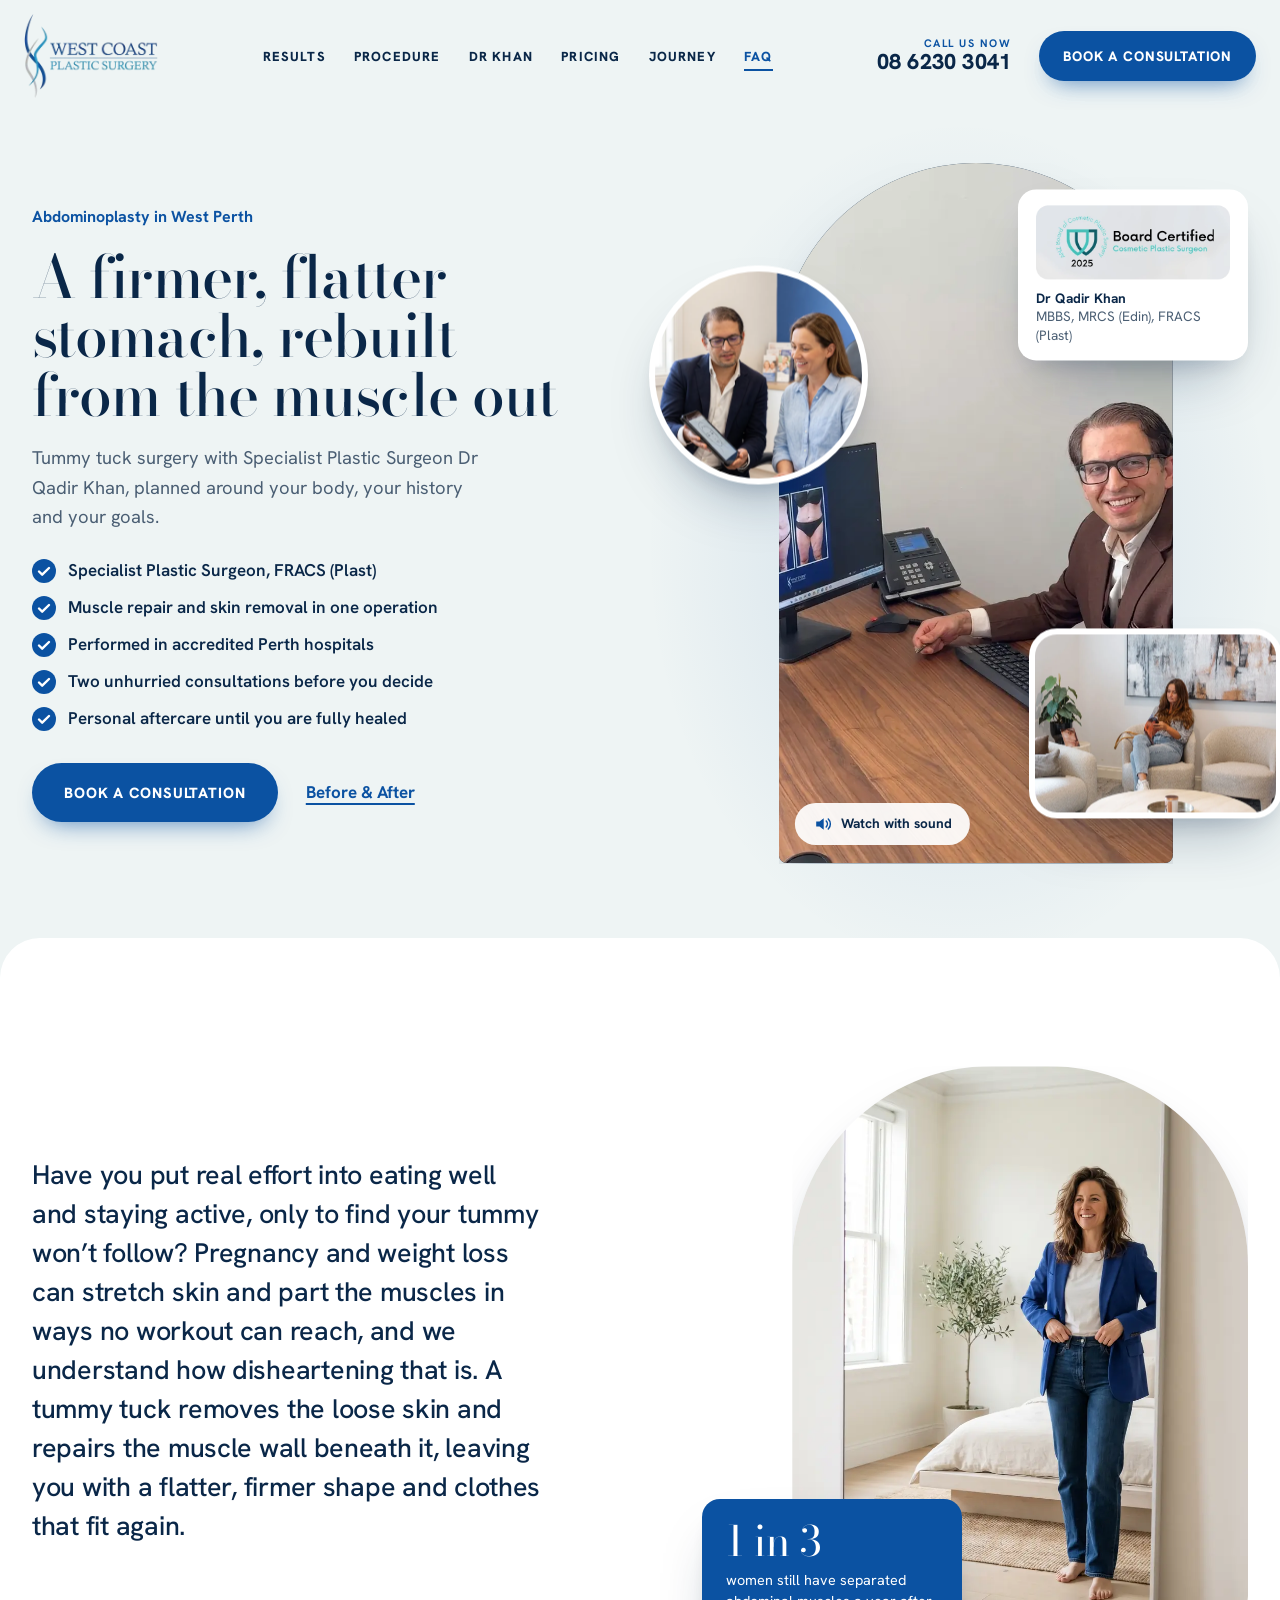
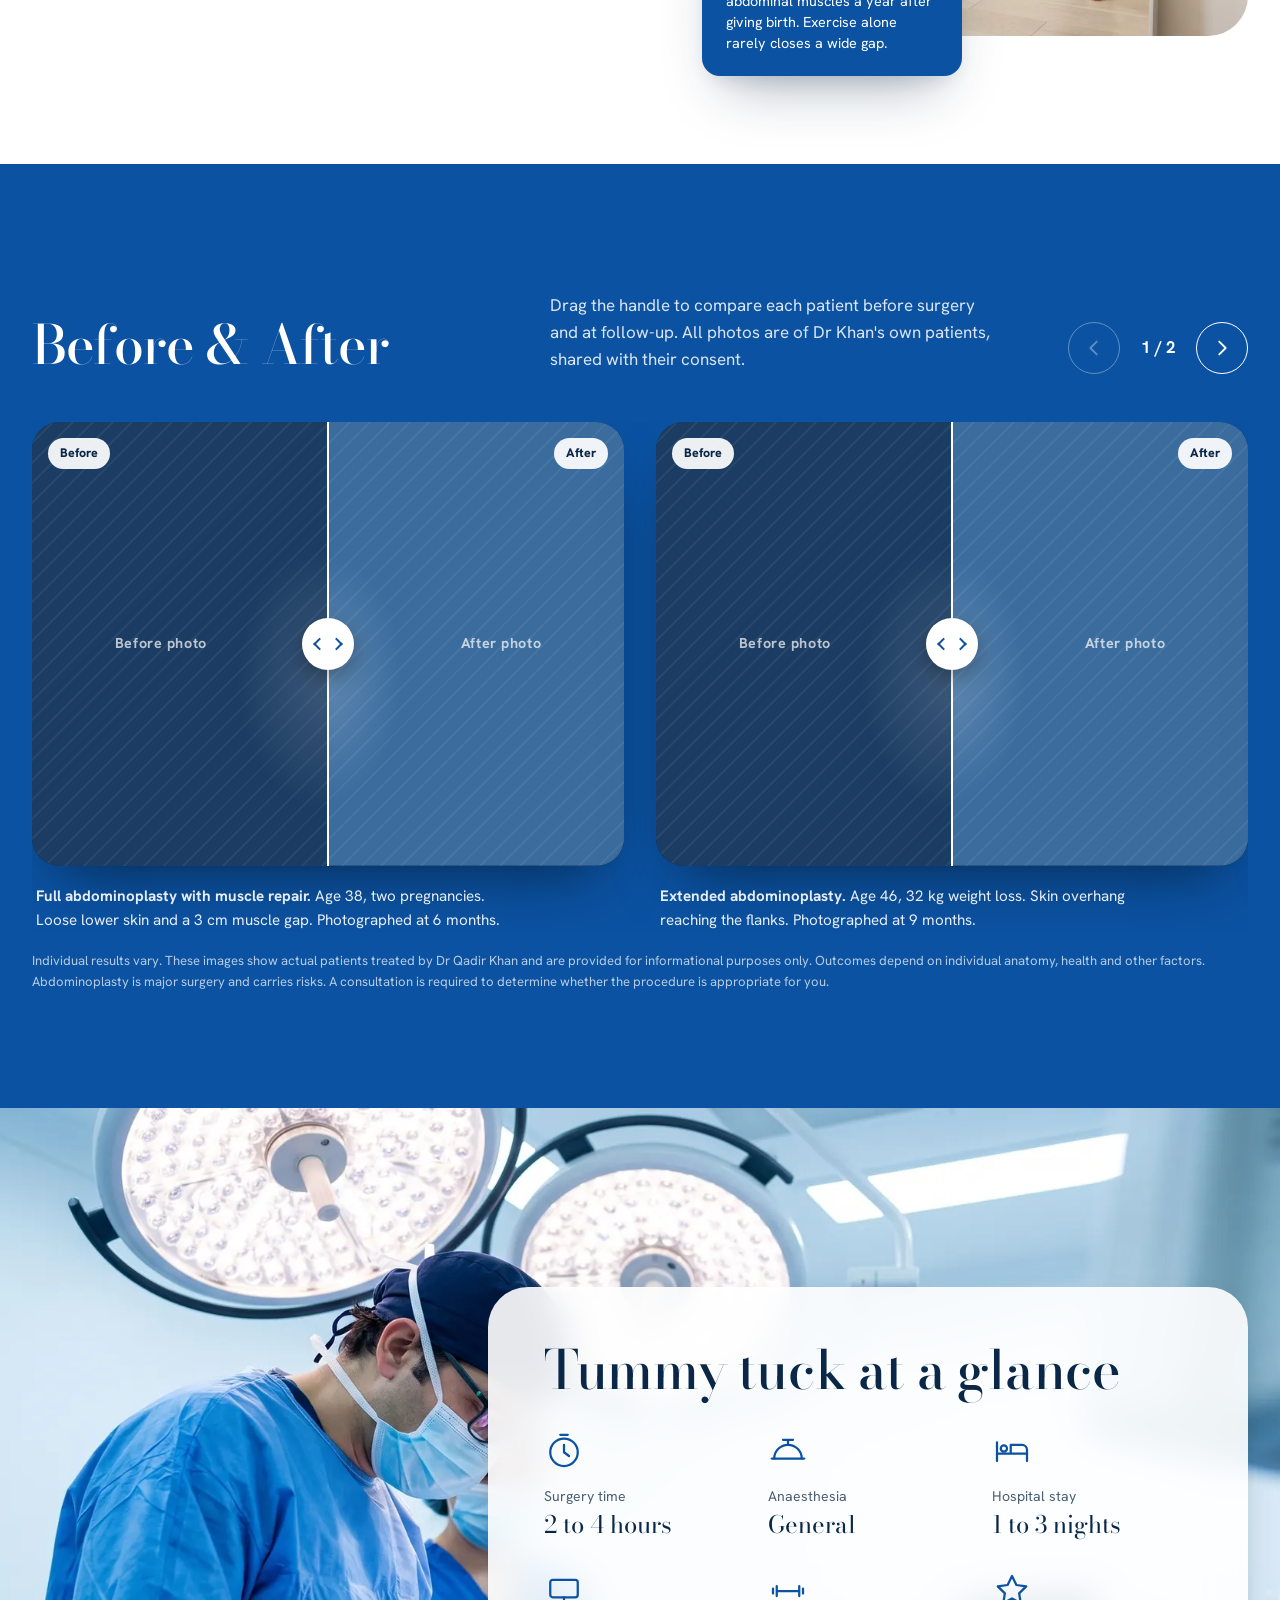
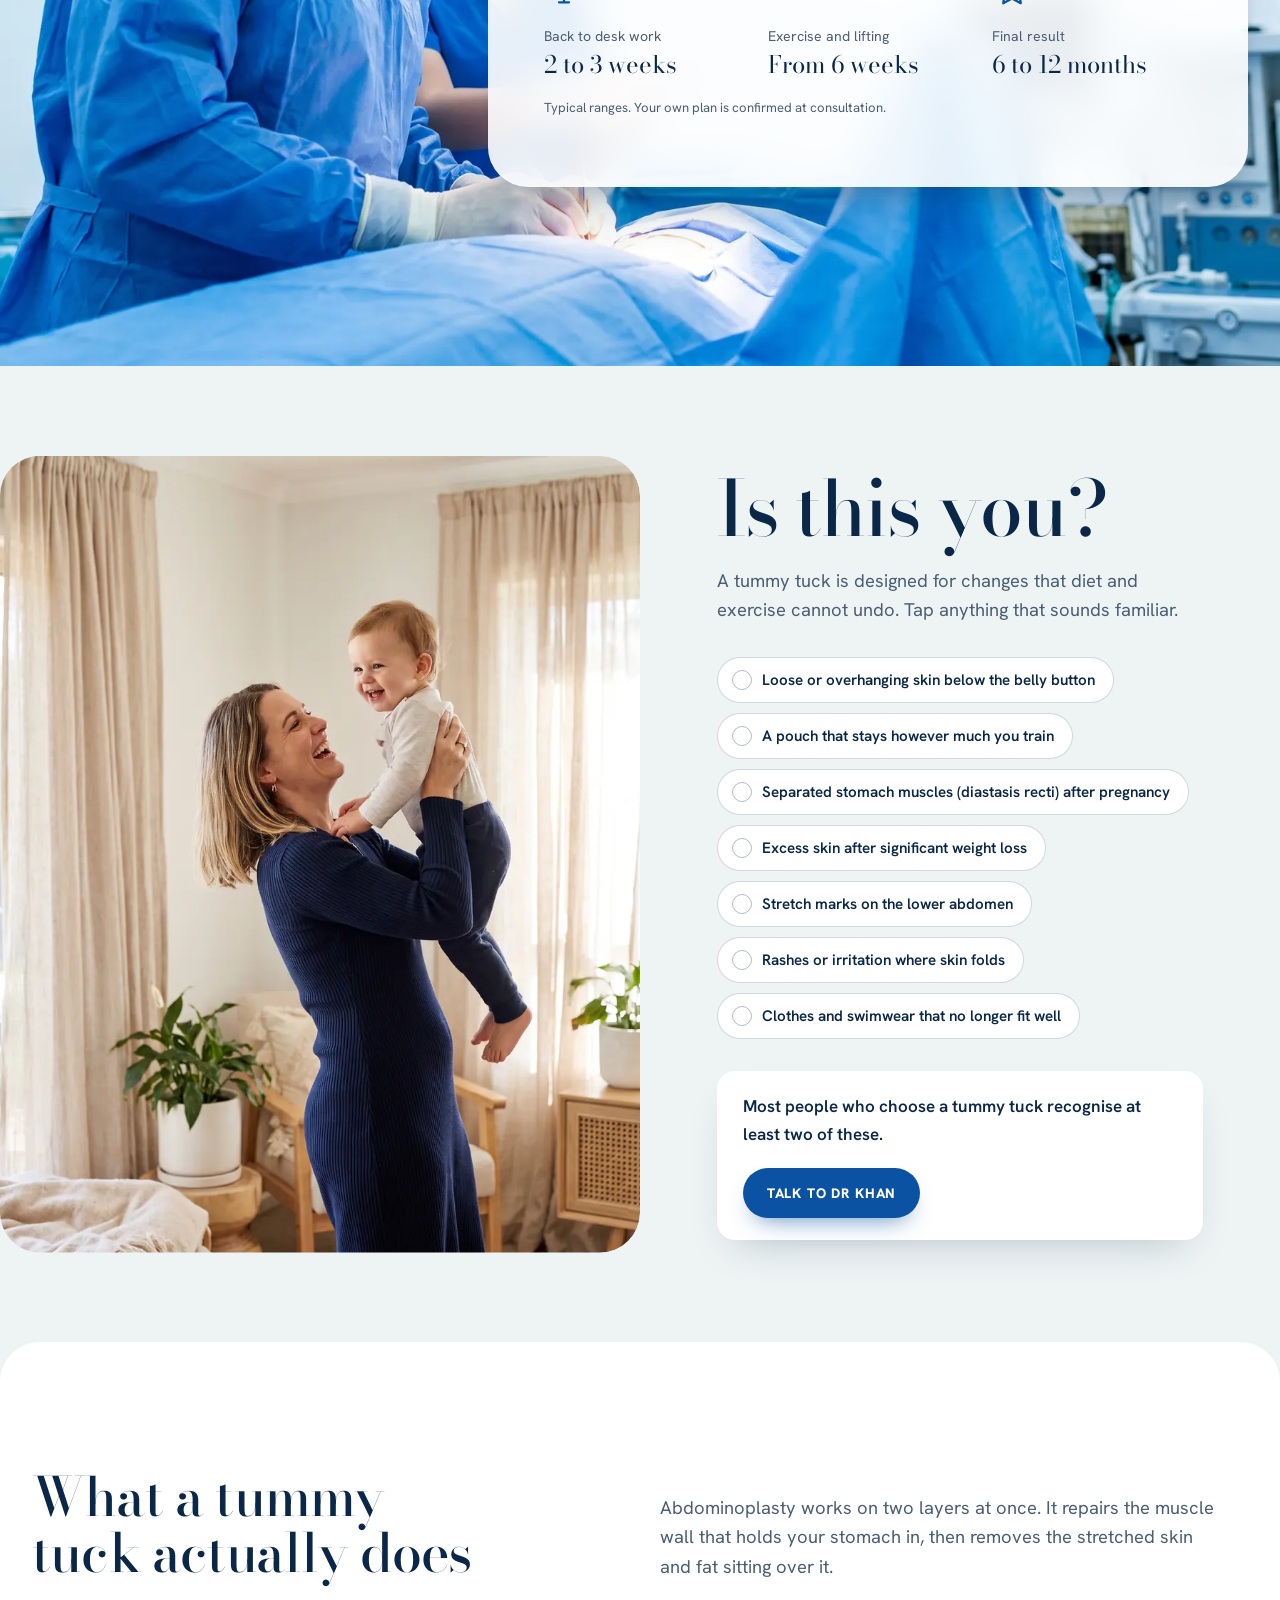
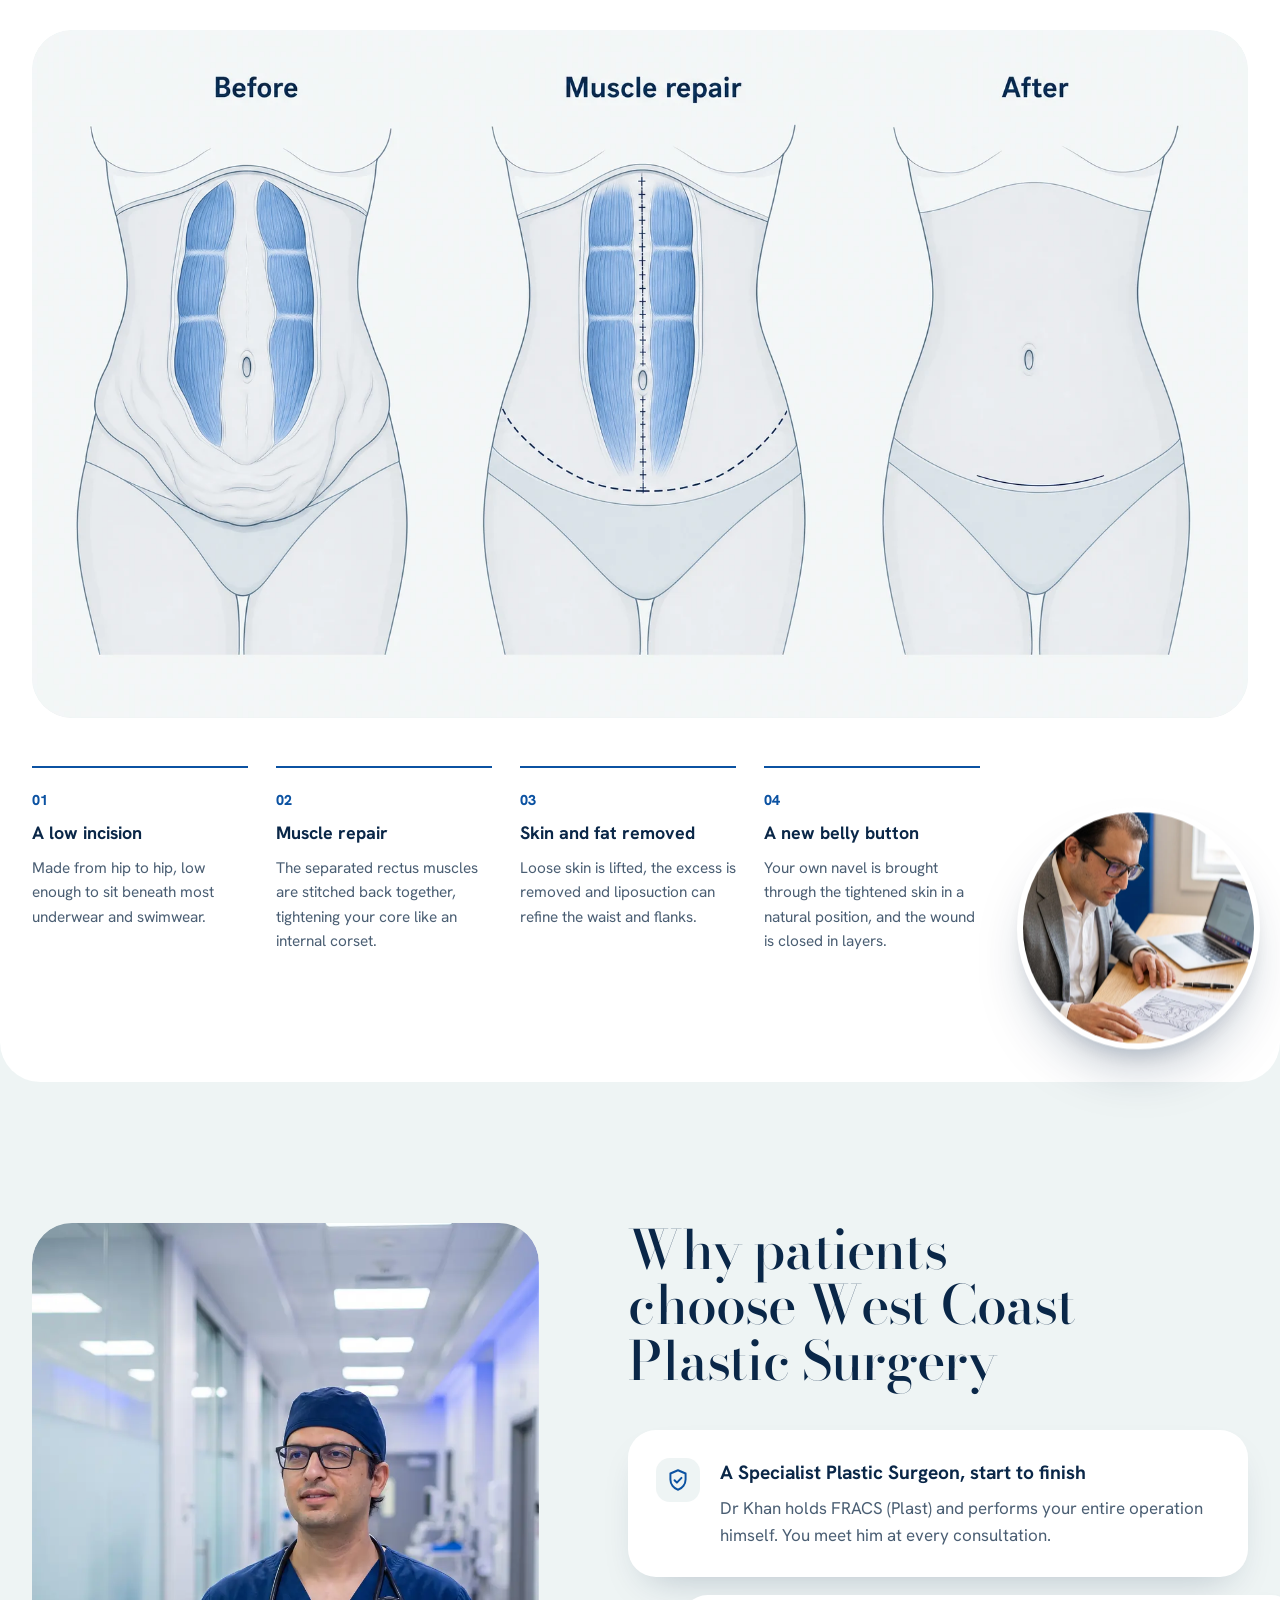
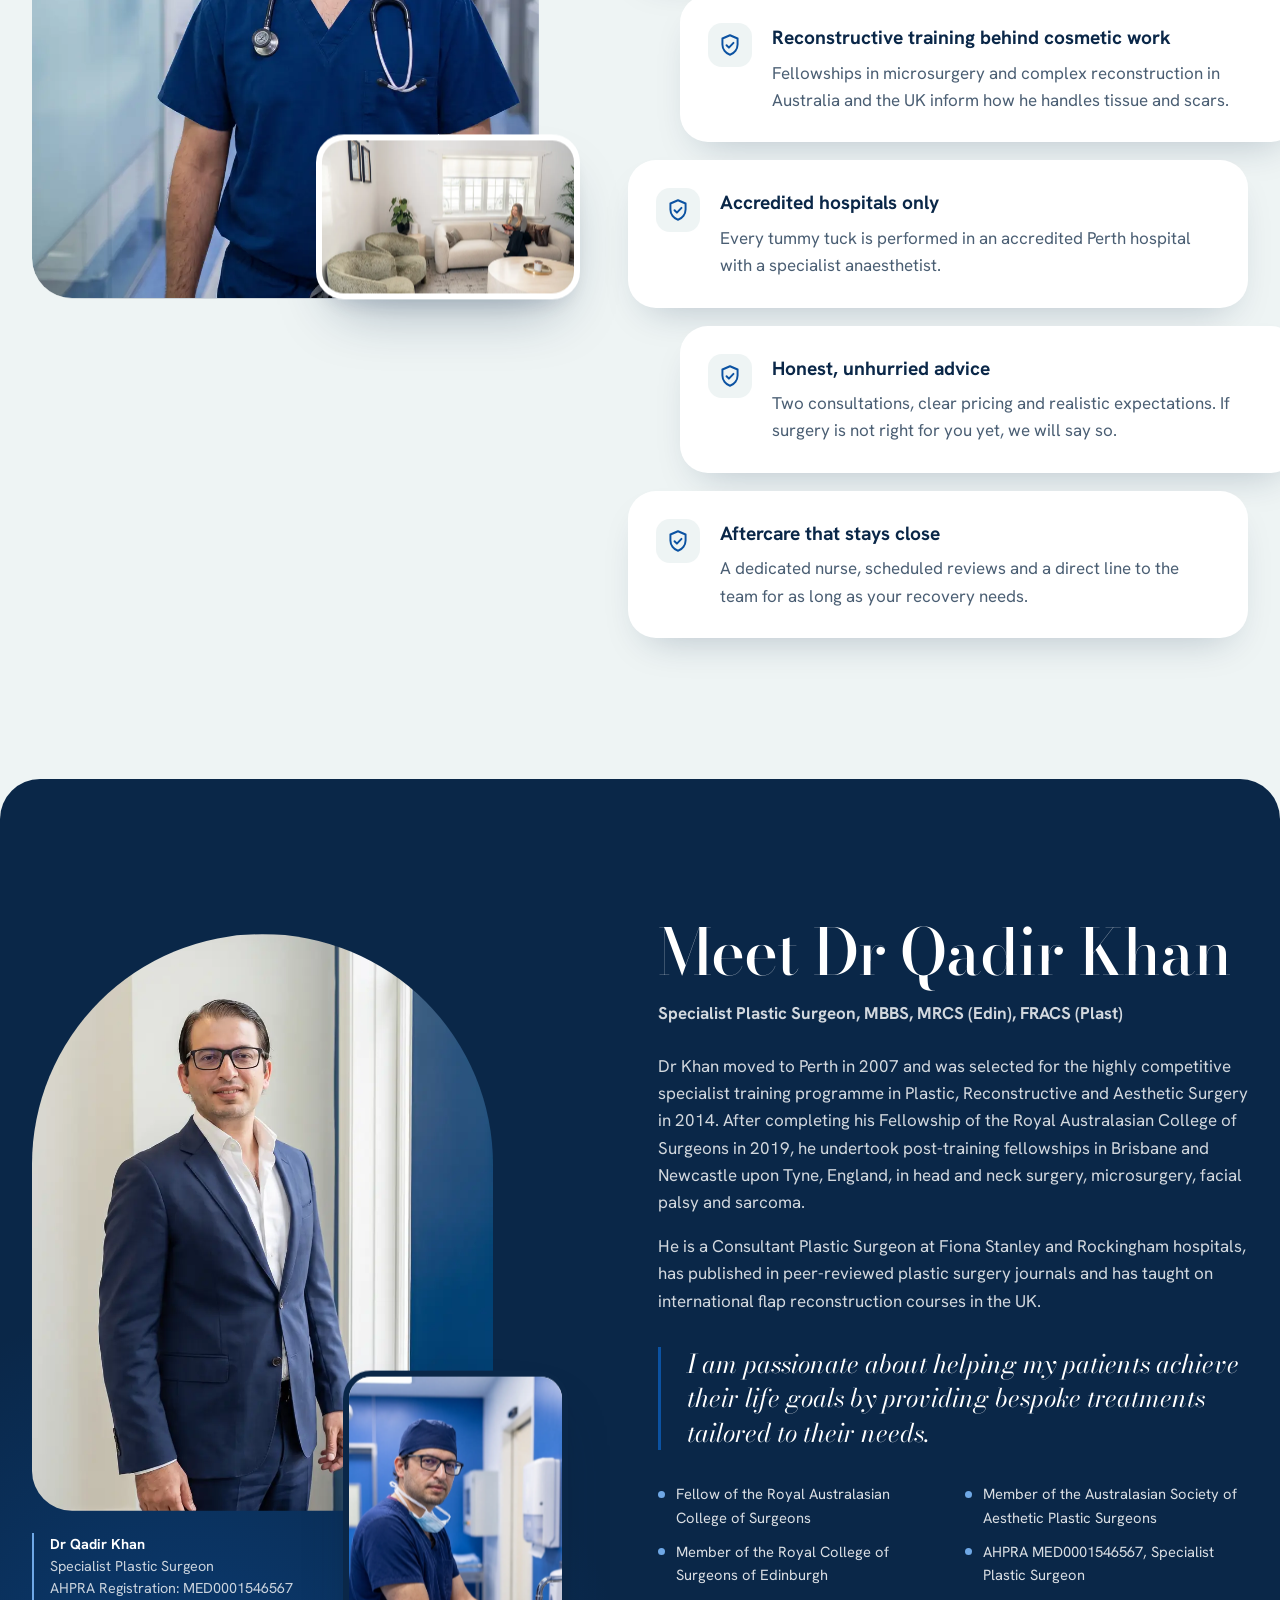
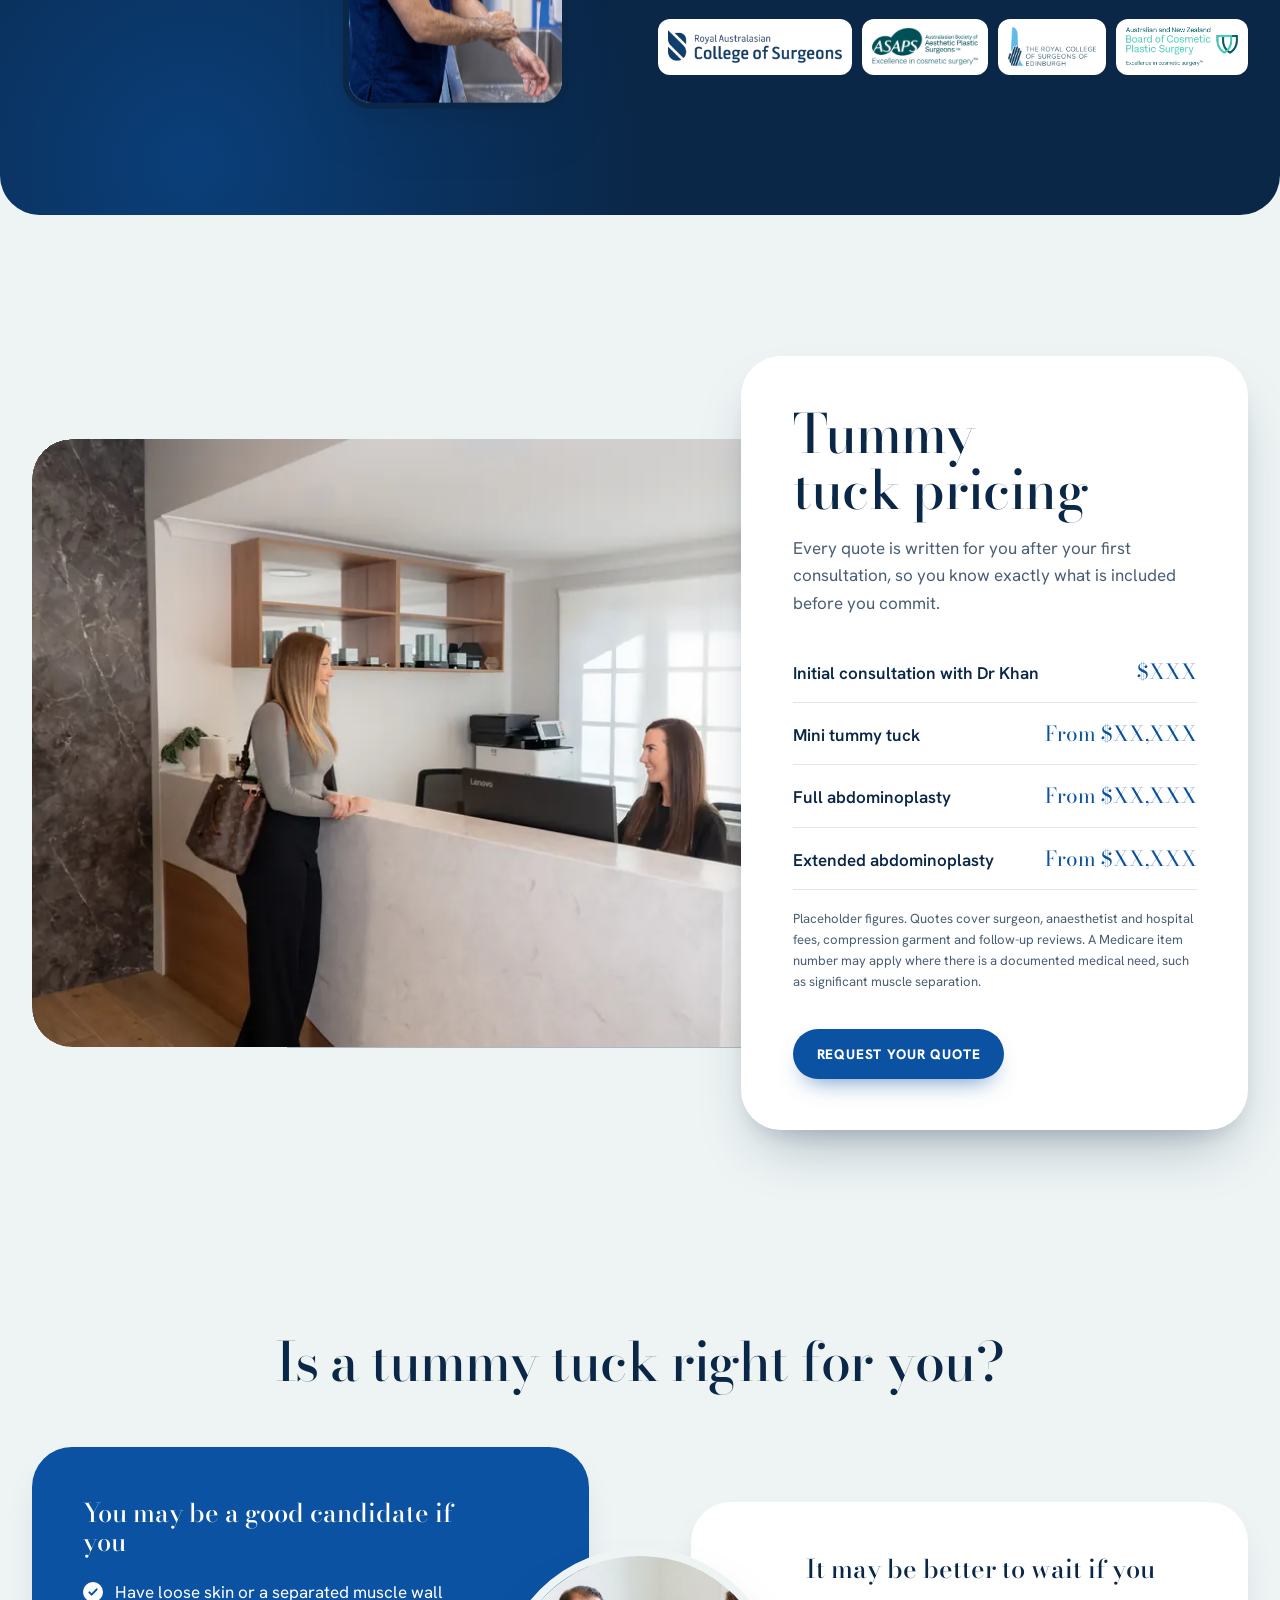
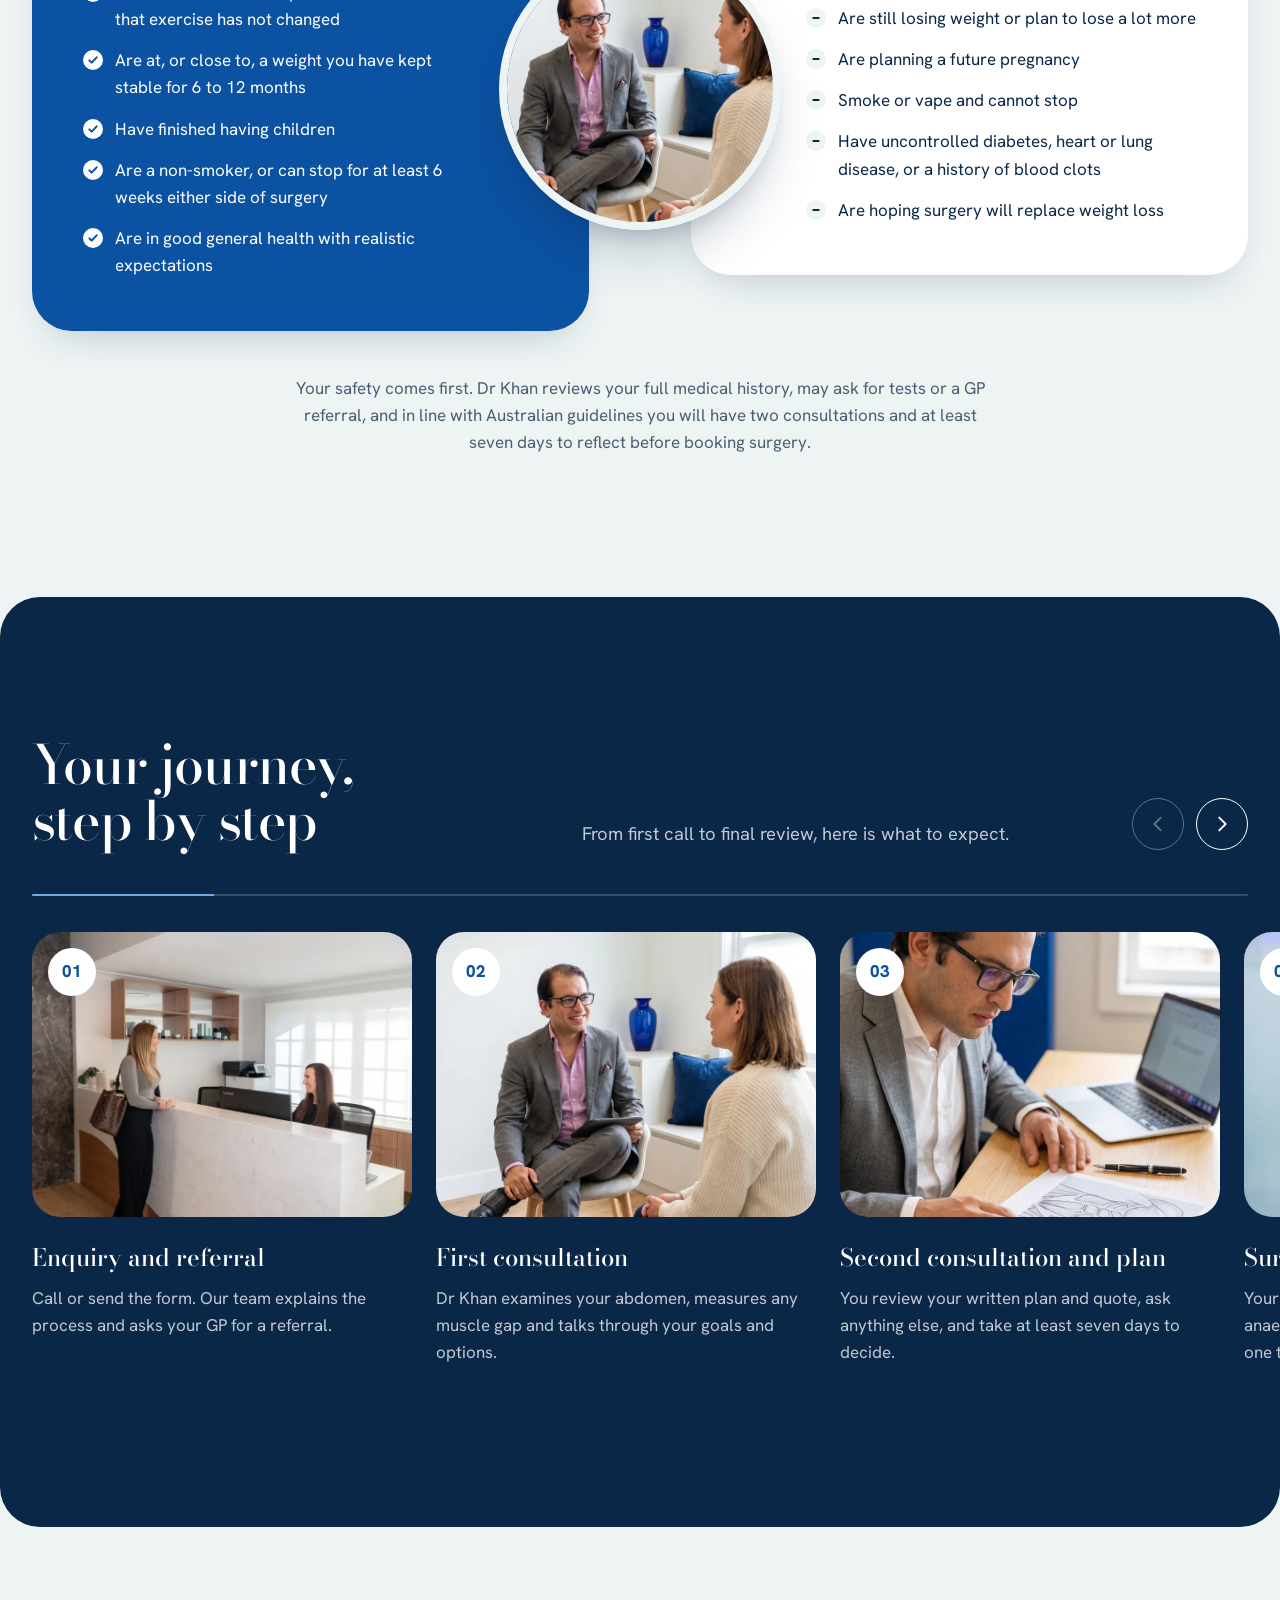
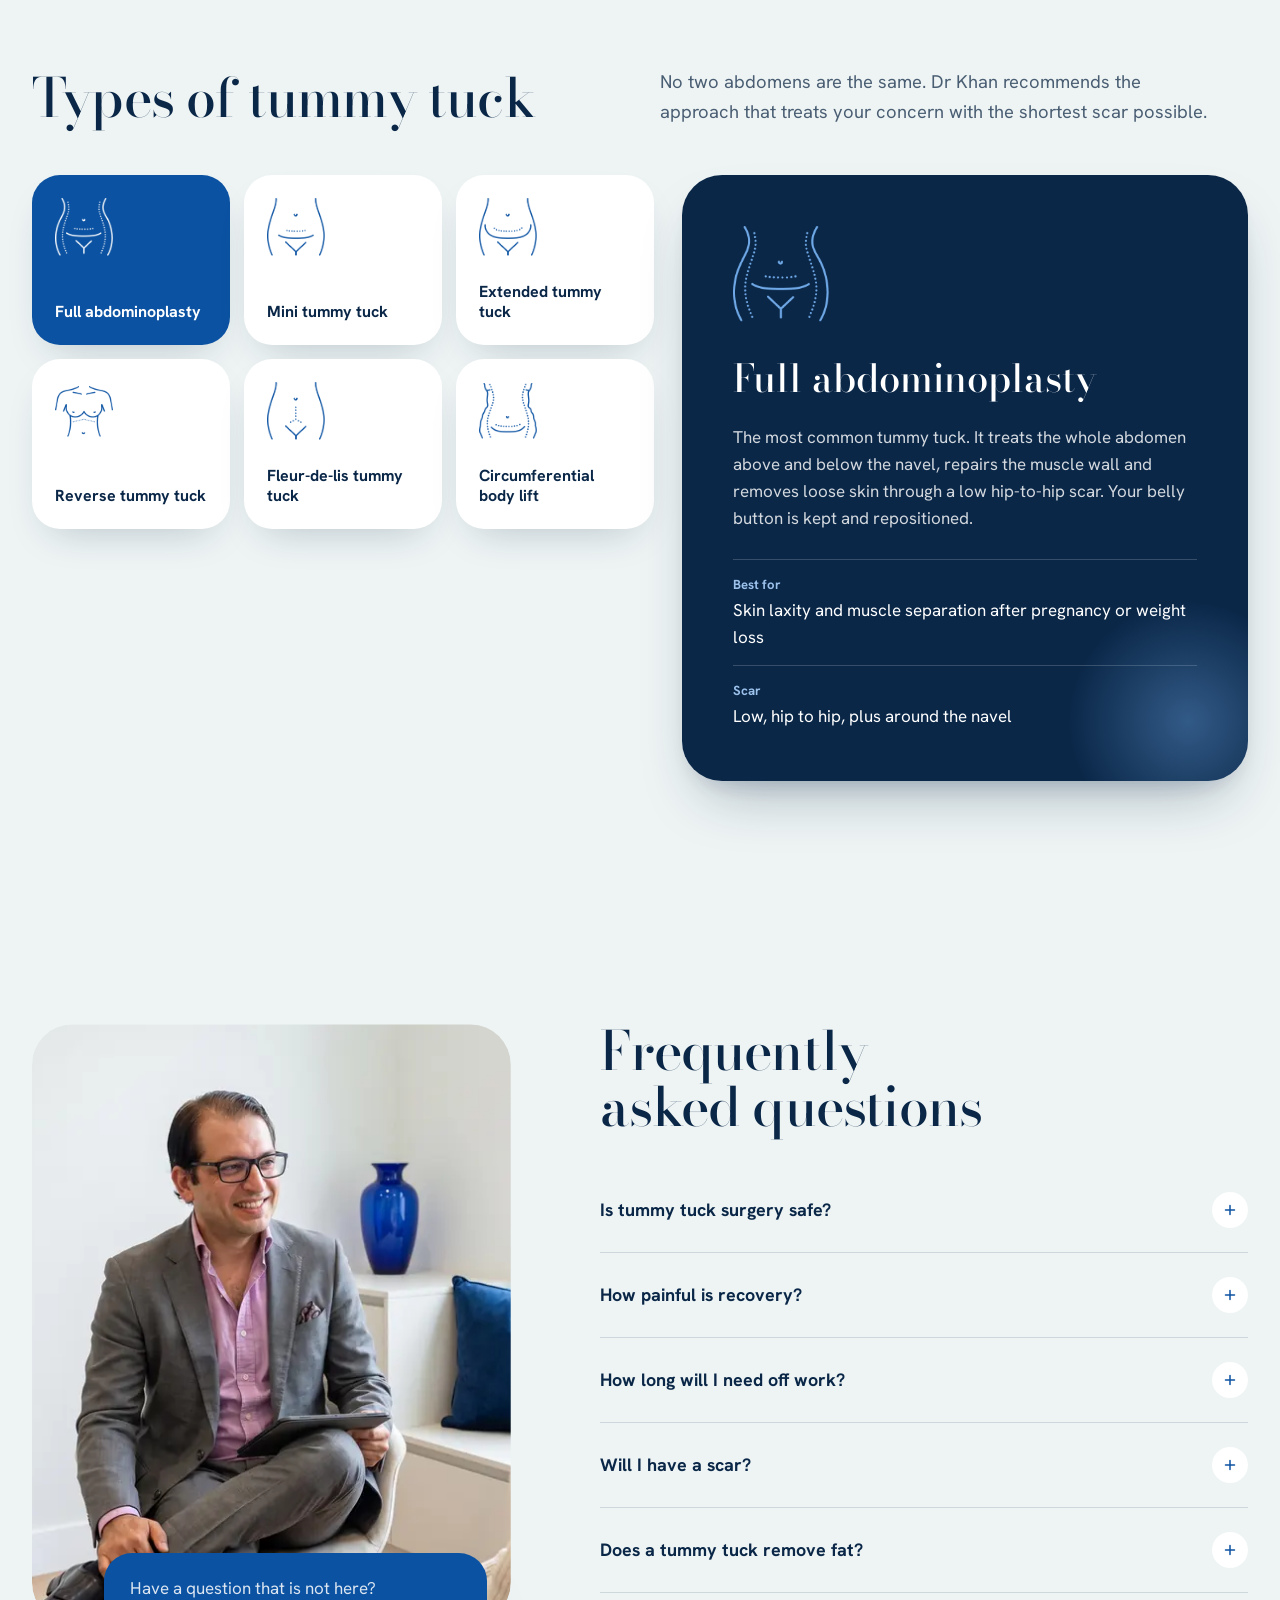
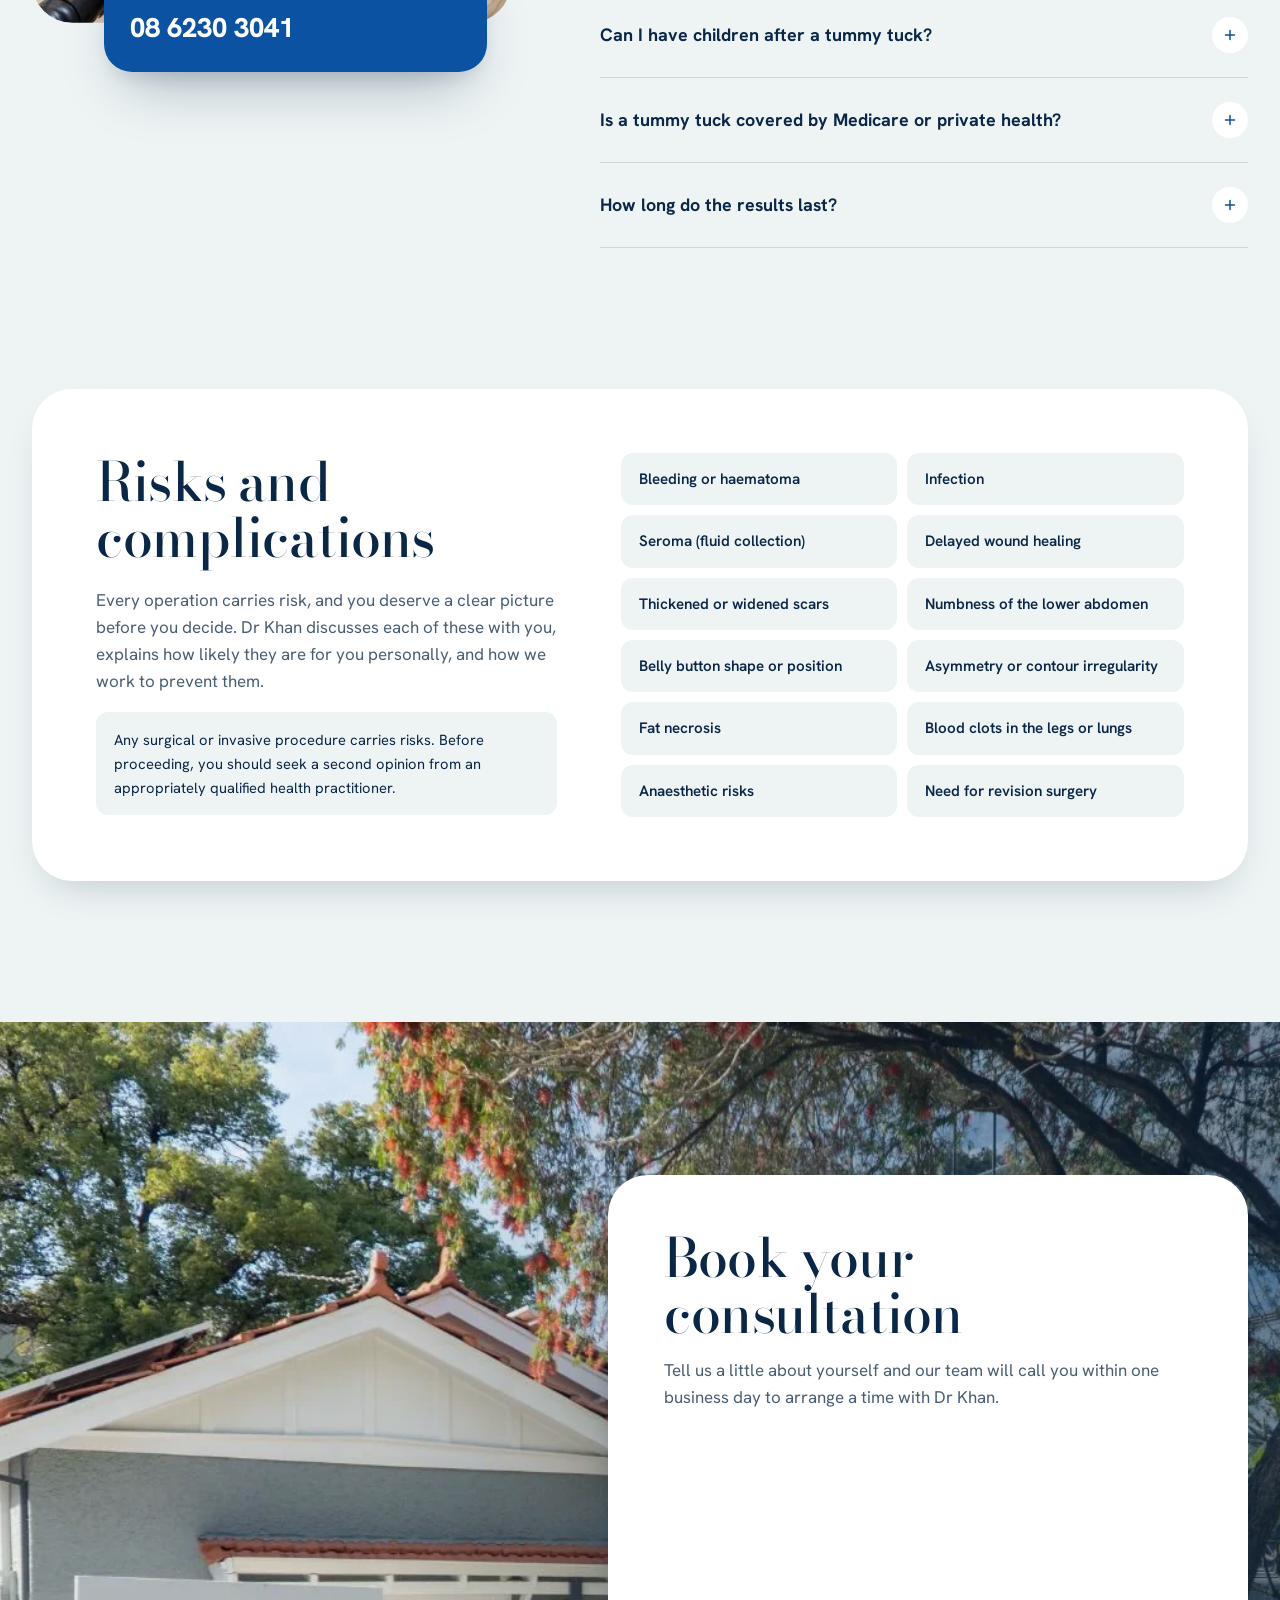
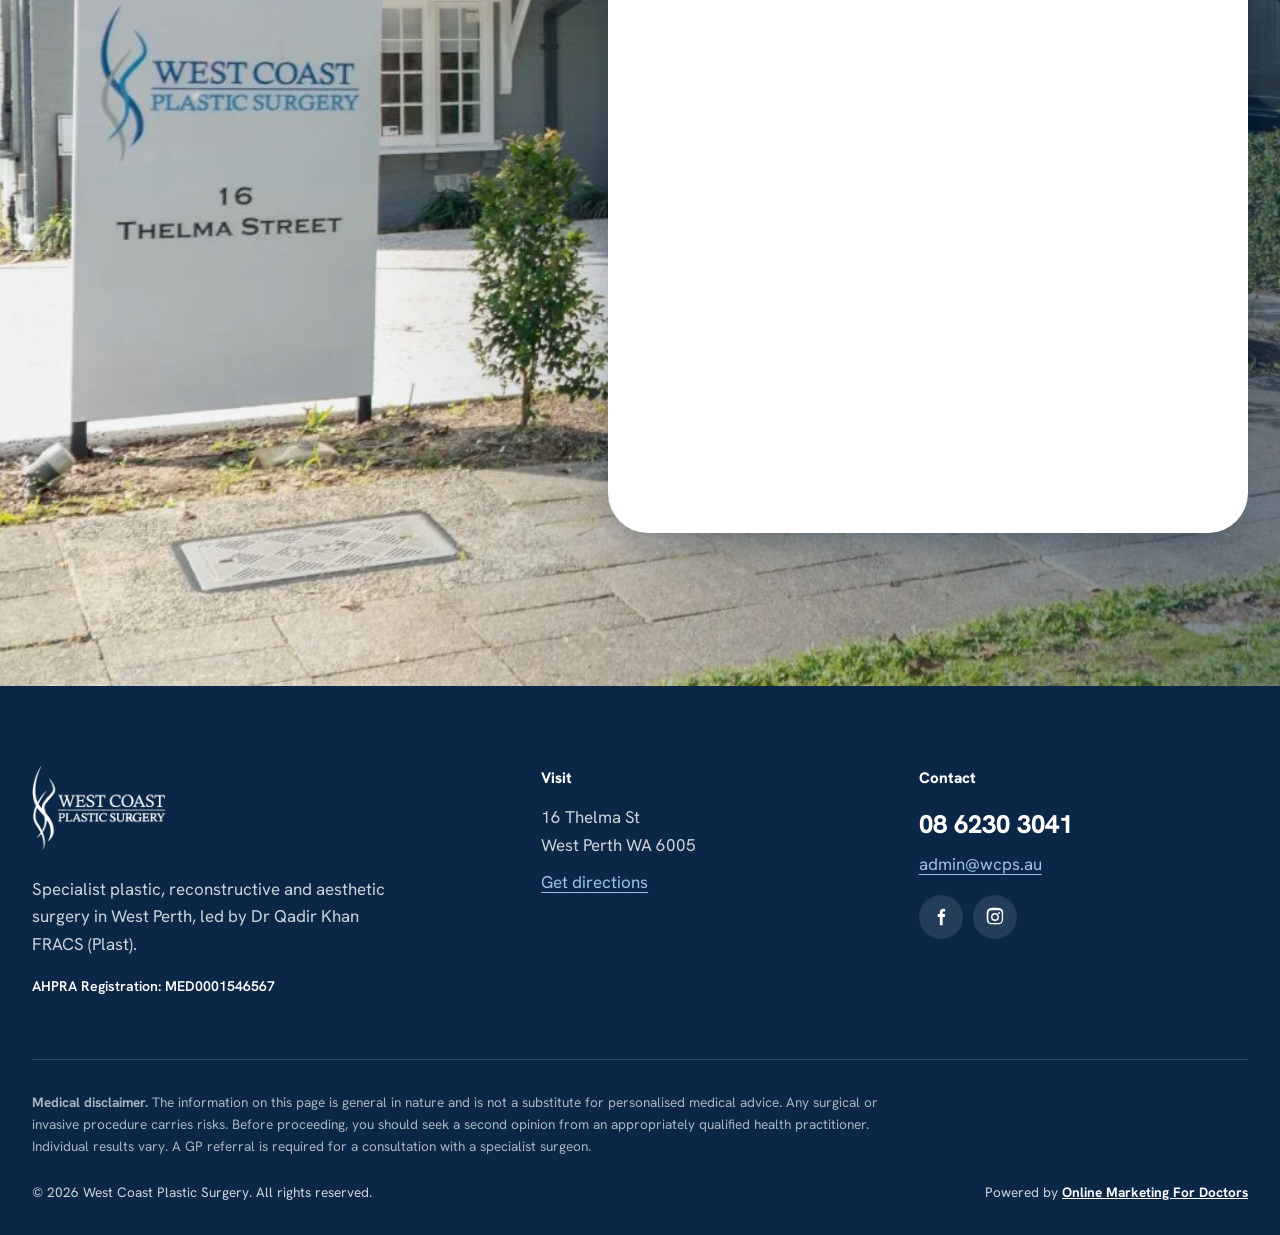
==== tummy-tuck/index.html @ 91ee5849 "Replace placeholder form with LeadConnector LP Form embed Removes the placeholder form script; the e" ====
<!doctype html>
<html lang="en-AU">
<head>
<meta charset="utf-8">
<!-- Google Tag Manager -->
<script>(function(w,d,s,l,i){w[l]=w[l]||[];w[l].push({'gtm.start':
new Date().getTime(),event:'gtm.js'});var f=d.getElementsByTagName(s)[0],
j=d.createElement(s),dl=l!='dataLayer'?'&l='+l:'';j.async=true;j.src=
'https://www.googletagmanager.com/gtm.js?id='+i+dl;f.parentNode.insertBefore(j,f);
})(window,document,'script','dataLayer','GTM-T4TXJT5');</script>
<!-- End Google Tag Manager -->
<meta name="viewport" content="width=device-width, initial-scale=1">
<title>Tummy Tuck Perth | Abdominoplasty with Dr Qadir Khan | West Coast Plastic Surgery</title>
<meta name="description" content="Tummy tuck (abdominoplasty) in Perth with Specialist Plastic Surgeon Dr Qadir Khan FRACS (Plast). Muscle repair, excess skin removal and personal aftercare at West Coast Plastic Surgery, West Perth.">
<meta name="robots" content="noindex, nofollow">
<link rel="icon" type="image/png" href="/tummy-tuck/assets/logos/favicon.png">
<link rel="preconnect" href="https://fonts.googleapis.com">
<link rel="preconnect" href="https://fonts.gstatic.com" crossorigin>
<link href="https://fonts.googleapis.com/css2?family=Bodoni+Moda:ital,opsz,wght@0,6..96,400..700;1,6..96,400..600&family=Hanken+Grotesk:wght@400;500;600;700;800&display=swap" rel="stylesheet">
<link rel="preload" as="image" href="/tummy-tuck/assets/video/hero-poster.webp">
<link rel="stylesheet" href="/tummy-tuck/assets/styles.css?v=15">
</head>
<body>
<!-- Google Tag Manager (noscript) -->
<noscript><iframe src="https://www.googletagmanager.com/ns.html?id=GTM-T4TXJT5"
height="0" width="0" style="display:none;visibility:hidden"></iframe></noscript>
<!-- End Google Tag Manager (noscript) -->
<div id="top" aria-hidden="true"></div>
<a class="skip" href="#main">Skip to content</a>

<!-- ============ HEADER ============ -->
<header class="site-header">
  <div class="header-inner">
    <a class="brand" href="#top" aria-label="West Coast Plastic Surgery home">
      <img src="/tummy-tuck/assets/logos/wcps-logo-transparent.webp" alt="West Coast Plastic Surgery" width="1200" height="750">
    </a>
    <a class="btn btn-solid header-mobile-cta" href="#book">Book a consultation</a>

    <nav class="main-nav" id="main-nav" aria-label="Page sections">
      <ul>
        <li><a href="#results">Results</a></li>
        <li><a href="#procedure">Procedure</a></li>
        <li><a href="#dr-khan">Dr Khan</a></li>
        <li><a href="#pricing">Pricing</a></li>
        <li><a href="#journey">Journey</a></li>
        <li><a href="#faq">FAQ</a></li>
      </ul>
      <a class="btn btn-solid nav-mobile-cta" href="#book">Book a consultation</a>
      <a class="nav-mobile-phone" href="tel:0862303041">Call 08 6230 3041</a>
    </nav>

    <a class="header-phone" href="tel:0862303041">
      <span class="header-phone-label">CALL US NOW</span>
      <span class="header-phone-number">08 6230 3041</span>
    </a>
    <a class="btn btn-solid header-cta" href="#book">Book a consultation</a>

    <div class="header-mobile-actions">
      <a class="icon-btn" href="tel:0862303041" aria-label="Call 08 6230 3041">
        <svg viewBox="0 0 24 24" aria-hidden="true"><path d="M6.6 10.8a15.1 15.1 0 0 0 6.6 6.6l2.2-2.2a1 1 0 0 1 1-.25 11.4 11.4 0 0 0 3.6.57 1 1 0 0 1 1 1V20a1 1 0 0 1-1 1A17 17 0 0 1 3 4a1 1 0 0 1 1-1h3.5a1 1 0 0 1 1 1c0 1.25.2 2.45.57 3.57a1 1 0 0 1-.25 1z"/></svg>
      </a>
      <button class="icon-btn menu-toggle" aria-expanded="false" aria-controls="main-nav" aria-label="Open menu">
        <span></span><span></span><span></span>
      </button>
    </div>
  </div>
</header>

<main id="main">

<!-- ============ HERO ============ -->
<section class="hero" aria-labelledby="hero-title">
  <div class="hero-grid wrap">
    <div class="hero-copy">
      <p class="hero-kicker">Abdominoplasty in West Perth</p>
      <h1 id="hero-title" class="display">A firmer, flatter stomach, rebuilt from the muscle out</h1>
      <p class="hero-sub">Tummy tuck surgery with Specialist Plastic Surgeon Dr Qadir Khan, planned around your body, your history and your goals.</p>
      <ul class="hero-points">
        <li>Specialist Plastic Surgeon, FRACS (Plast)</li>
        <li>Muscle repair and skin removal in one operation</li>
        <li>Performed in accredited Perth hospitals</li>
        <li>Two unhurried consultations before you decide</li>
        <li>Personal aftercare until you are fully healed</li>
      </ul>
      <div class="hero-actions">
        <a class="btn btn-solid btn-lg" href="#book">Book a consultation</a>
        <a class="text-link" href="#results">Before &amp; After</a>
      </div>
    </div>

    <div class="hero-media">
      <div class="hero-video-frame">
        <video id="hero-video" class="hero-video" autoplay muted loop playsinline preload="metadata"
               poster="/tummy-tuck/assets/video/hero-poster.webp"
               aria-label="Dr Qadir Khan explains tummy tuck surgery">
          <source src="/tummy-tuck/assets/video/hero.mp4" type="video/mp4">
        </video>
        <button class="sound-toggle" id="sound-toggle" aria-haspopup="dialog" aria-controls="video-lightbox">
          <svg viewBox="0 0 24 24" aria-hidden="true"><path d="M4 9v6h4l5 4V5L8 9H4z"/><path class="wave" d="M16 8.5a5 5 0 0 1 0 7M18.5 6a8.5 8.5 0 0 1 0 12" fill="none" stroke="currentColor" stroke-width="1.8" stroke-linecap="round"/></svg>
          <span>Watch with sound</span>
        </button>
      </div>
      <figure class="sat sat-hero-a" data-parallax="-0.06">
        <img src="/tummy-tuck/assets/img/dr-khan-consulting-patient-sm.webp" alt="Dr Khan talking a patient through her treatment plan on a tablet" width="900" height="900">
      </figure>
      <figure class="sat sat-hero-b" data-parallax="0.05">
        <img src="/tummy-tuck/assets/img/clinic-lounge-armchair-sm.webp" alt="A patient relaxing with a magazine in the waiting lounge at West Coast Plastic Surgery" width="900" height="675">
      </figure>
      <div class="hero-badge" data-parallax="0.09">
        <img src="/tummy-tuck/assets/logos/board-certified.webp" alt="Board certified cosmetic plastic surgeon" width="562" height="214">
        <p><strong>Dr Qadir Khan</strong><br>MBBS, MRCS (Edin), FRACS (Plast)</p>
      </div>
    </div>
  </div>
</section>

<!-- ============ INTRO ============ -->
<section class="intro" aria-label="Introduction">
  <div class="wrap intro-grid">
    <p class="intro-text reveal">Have you put real effort into eating well and staying active, only to find your tummy won’t follow? Pregnancy and weight loss can stretch skin and part the muscles in ways no workout can reach, and we understand how disheartening that is. A tummy tuck removes the loose skin and repairs the muscle wall beneath it, leaving you with a flatter, firmer shape and clothes that fit again.</p>
    <div class="intro-visual">
      <figure class="intro-img reveal-img">
        <img src="/tummy-tuck/assets/img/wardrobe-confidence-sm.webp" alt="A woman smiling in the mirror as she dresses in jeans and a blue blazer" width="900" height="1117" loading="lazy">
      </figure>
      <aside class="intro-card">
        <p class="intro-card-num">1 in 3</p>
        <p>women still have separated abdominal muscles a year after giving birth. Exercise alone rarely closes a wide gap.</p>
      </aside>
    </div>
  </div>
</section>

<!-- ============ BEFORE & AFTER ============ -->
<section class="ba" id="results" aria-labelledby="ba-title">
  <div class="wrap">
    <div class="ba-head">
      <h2 id="ba-title" class="display">Before &amp; After</h2>
      <p>Drag the handle to compare each patient before surgery and at follow-up. All photos are of Dr Khan's own patients, shared with their consent.</p>
      <div class="ba-nav">
        <button class="round-btn" data-ba="prev" aria-label="Previous patients"><svg viewBox="0 0 24 24" aria-hidden="true"><path d="M15 5l-7 7 7 7"/></svg></button>
        <span class="ba-count" aria-live="polite"><span id="ba-page">1</span> / <span id="ba-pages">2</span></span>
        <button class="round-btn" data-ba="next" aria-label="Next patients"><svg viewBox="0 0 24 24" aria-hidden="true"><path d="M9 5l7 7-7 7"/></svg></button>
      </div>
    </div>

    <div class="ba-track" id="ba-track">
      <!-- Replace the .ba-ph placeholders with <img> tags of genuine patient photos -->
      <article class="ba-case">
        <div class="ba-compare" style="--pos:50%">
          <div class="ba-layer ba-before"><div class="ba-ph"><span>Before photo</span></div></div>
          <div class="ba-layer ba-after"><div class="ba-ph ba-ph-after"><span>After photo</span></div></div>
          <span class="ba-tag ba-tag-l">Before</span><span class="ba-tag ba-tag-r">After</span>
          <div class="ba-handle" aria-hidden="true"><span></span></div>
          <input class="ba-range" type="range" min="0" max="100" value="50" aria-label="Compare before and after, patient one">
        </div>
        <p class="ba-caption"><strong>Full abdominoplasty with muscle repair.</strong> Age 38, two pregnancies. Loose lower skin and a 3 cm muscle gap. Photographed at 6 months.</p>
      </article>
      <article class="ba-case">
        <div class="ba-compare" style="--pos:50%">
          <div class="ba-layer ba-before"><div class="ba-ph"><span>Before photo</span></div></div>
          <div class="ba-layer ba-after"><div class="ba-ph ba-ph-after"><span>After photo</span></div></div>
          <span class="ba-tag ba-tag-l">Before</span><span class="ba-tag ba-tag-r">After</span>
          <div class="ba-handle" aria-hidden="true"><span></span></div>
          <input class="ba-range" type="range" min="0" max="100" value="50" aria-label="Compare before and after, patient two">
        </div>
        <p class="ba-caption"><strong>Extended abdominoplasty.</strong> Age 46, 32 kg weight loss. Skin overhang reaching the flanks. Photographed at 9 months.</p>
      </article>
      <article class="ba-case">
        <div class="ba-compare" style="--pos:50%">
          <div class="ba-layer ba-before"><div class="ba-ph"><span>Before photo</span></div></div>
          <div class="ba-layer ba-after"><div class="ba-ph ba-ph-after"><span>After photo</span></div></div>
          <span class="ba-tag ba-tag-l">Before</span><span class="ba-tag ba-tag-r">After</span>
          <div class="ba-handle" aria-hidden="true"><span></span></div>
          <input class="ba-range" type="range" min="0" max="100" value="50" aria-label="Compare before and after, patient three">
        </div>
        <p class="ba-caption"><strong>Mini tummy tuck.</strong> Age 34, one pregnancy. Small skin excess below the navel only. Photographed at 4 months.</p>
      </article>
      <article class="ba-case">
        <div class="ba-compare" style="--pos:50%">
          <div class="ba-layer ba-before"><div class="ba-ph"><span>Before photo</span></div></div>
          <div class="ba-layer ba-after"><div class="ba-ph ba-ph-after"><span>After photo</span></div></div>
          <span class="ba-tag ba-tag-l">Before</span><span class="ba-tag ba-tag-r">After</span>
          <div class="ba-handle" aria-hidden="true"><span></span></div>
          <input class="ba-range" type="range" min="0" max="100" value="50" aria-label="Compare before and after, patient four">
        </div>
        <p class="ba-caption"><strong>Full abdominoplasty with liposuction to the flanks.</strong> Age 51. Loose skin and stubborn fat after menopause. Photographed at 12 months.</p>
      </article>
    </div>
    <p class="fine-print">Individual results vary. These images show actual patients treated by Dr Qadir Khan and are provided for informational purposes only. Outcomes depend on individual anatomy, health and other factors. Abdominoplasty is major surgery and carries risks. A consultation is required to determine whether the procedure is appropriate for you.</p>
  </div>
</section>

<!-- ============ AT A GLANCE ============ -->
<section class="glance" aria-labelledby="glance-title">
  <div class="glance-bg" aria-hidden="true">
    <img src="/tummy-tuck/assets/img/dr-khan-surgery.webp" srcset="/tummy-tuck/assets/img/dr-khan-surgery-sm.webp 900w, /tummy-tuck/assets/img/dr-khan-surgery.webp 2000w" sizes="100vw" alt="" width="2000" height="1116" loading="lazy">
  </div>
  <div class="wrap">
    <div class="glance-card">
      <h2 id="glance-title" class="display">Tummy tuck at a glance</h2>
      <ul class="glance-list">
        <li>
          <svg viewBox="0 0 32 32" aria-hidden="true"><circle cx="16" cy="17" r="11"/><path d="M16 11v6l4 3M13 3h6"/></svg>
          <span class="g-label">Surgery time</span><span class="g-value">2 to 4 hours</span>
        </li>
        <li>
          <svg viewBox="0 0 32 32" aria-hidden="true"><path d="M5 22c0-6 5-11 11-11s11 5 11 11"/><path d="M3 22h26M16 11V7M12 7h8"/></svg>
          <span class="g-label">Anaesthesia</span><span class="g-value">General</span>
        </li>
        <li>
          <svg viewBox="0 0 32 32" aria-hidden="true"><path d="M4 24V9M4 18h24v6M28 18v-3a4 4 0 0 0-4-4h-9v7"/><circle cx="9.5" cy="14" r="2.5"/></svg>
          <span class="g-label">Hospital stay</span><span class="g-value">1 to 3 nights</span>
        </li>
        <li>
          <svg viewBox="0 0 32 32" aria-hidden="true"><rect x="5" y="7" width="22" height="14" rx="2"/><path d="M12 25h8M16 21v4"/></svg>
          <span class="g-label">Back to desk work</span><span class="g-value">2 to 3 weeks</span>
        </li>
        <li>
          <svg viewBox="0 0 32 32" aria-hidden="true"><path d="M7 12v8M25 12v8M4 14v4M28 14v4M7 16h18"/></svg>
          <span class="g-label">Exercise and lifting</span><span class="g-value">From 6 weeks</span>
        </li>
        <li>
          <svg viewBox="0 0 32 32" aria-hidden="true"><path d="M16 4l3.5 7.2 7.9 1.1-5.7 5.6 1.3 7.9L16 22l-7 3.8 1.3-7.9-5.7-5.6 7.9-1.1z"/></svg>
          <span class="g-label">Final result</span><span class="g-value">6 to 12 months</span>
        </li>
      </ul>
      <p class="fine-print">Typical ranges. Your own plan is confirmed at consultation.</p>
    </div>
  </div>
</section>

<!-- ============ IS THIS YOU ============ -->
<section class="concerns" aria-labelledby="concerns-title">
  <div class="concerns-grid">
    <figure class="concerns-img reveal-img">
      <img src="/tummy-tuck/assets/img/mother-and-child.webp" srcset="/tummy-tuck/assets/img/mother-and-child-sm.webp 900w, /tummy-tuck/assets/img/mother-and-child.webp 1800w" sizes="(max-width: 900px) 100vw, 50vw" alt="A mother laughing as she lifts her toddler at home" width="1800" height="2234" loading="lazy">
    </figure>
    <div class="concerns-copy">
      <h2 id="concerns-title" class="display">Is this you?</h2>
      <p class="lede">A tummy tuck is designed for changes that diet and exercise cannot undo. Tap anything that sounds familiar.</p>
      <ul class="concern-list" role="list">
        <li><button class="concern" aria-pressed="false">Loose or overhanging skin below the belly button</button></li>
        <li><button class="concern" aria-pressed="false">A pouch that stays however much you train</button></li>
        <li><button class="concern" aria-pressed="false">Separated stomach muscles (diastasis recti) after pregnancy</button></li>
        <li><button class="concern" aria-pressed="false">Excess skin after significant weight loss</button></li>
        <li><button class="concern" aria-pressed="false">Stretch marks on the lower abdomen</button></li>
        <li><button class="concern" aria-pressed="false">Rashes or irritation where skin folds</button></li>
        <li><button class="concern" aria-pressed="false">Clothes and swimwear that no longer fit well</button></li>
      </ul>
      <div class="concern-result" aria-live="polite">
        <p id="concern-msg">Most people who choose a tummy tuck recognise at least two of these.</p>
        <a class="btn btn-solid" href="#book">Talk to Dr Khan</a>
      </div>
    </div>
  </div>
</section>

<!-- ============ WHAT IT DOES ============ -->
<section class="procedure" id="procedure" aria-labelledby="proc-title">
  <div class="wrap">
    <div class="proc-head">
      <h2 id="proc-title" class="display">What a tummy tuck actually does</h2>
      <p class="lede">Abdominoplasty works on two layers at once. It repairs the muscle wall that holds your stomach in, then removes the stretched skin and fat sitting over it.</p>
    </div>
    <figure class="diagram reveal-img">
      <img src="/tummy-tuck/assets/img/tummy-tuck-diagram.webp" srcset="/tummy-tuck/assets/img/tummy-tuck-diagram-sm.webp 900w, /tummy-tuck/assets/img/tummy-tuck-diagram.webp 1800w" sizes="(max-width: 1100px) 100vw, 1100px" alt="Diagram in three panels: separated abdominal muscles and loose skin before surgery, the muscles stitched together with excess skin marked for removal, and the flatter result with a low scar" width="1800" height="1018" loading="lazy">
    </figure>
    <ol class="proc-steps">
      <li>
        <h3>A low incision</h3>
        <p>Made from hip to hip, low enough to sit beneath most underwear and swimwear.</p>
      </li>
      <li>
        <h3>Muscle repair</h3>
        <p>The separated rectus muscles are stitched back together, tightening your core like an internal corset.</p>
      </li>
      <li>
        <h3>Skin and fat removed</h3>
        <p>Loose skin is lifted, the excess is removed and liposuction can refine the waist and flanks.</p>
      </li>
      <li>
        <h3>A new belly button</h3>
        <p>Your own navel is brought through the tightened skin in a natural position, and the wound is closed in layers.</p>
      </li>
    </ol>
    <figure class="sat sat-proc" data-parallax="-0.05">
      <img src="/tummy-tuck/assets/img/dr-khan-planning-sm.webp" alt="Dr Khan reviewing an anatomical drawing of the abdominal muscles" width="900" height="900" loading="lazy">
    </figure>
  </div>
</section>

<!-- ============ WHY CHOOSE US ============ -->
<section class="why" aria-labelledby="why-title">
  <div class="why-grid wrap">
    <div class="why-visual">
      <figure class="why-main reveal-img">
        <img src="/tummy-tuck/assets/img/dr-khan-hospital.webp" srcset="/tummy-tuck/assets/img/dr-khan-hospital-sm.webp 900w, /tummy-tuck/assets/img/dr-khan-hospital.webp 1792w" sizes="(max-width: 900px) 100vw, 45vw" alt="Dr Khan in surgical scrubs in a hospital corridor" width="1792" height="2400" loading="lazy">
      </figure>
      <figure class="sat sat-why" data-parallax="0.06">
        <img src="/tummy-tuck/assets/img/clinic-waiting-room-sm.webp" alt="The waiting room at West Coast Plastic Surgery in West Perth" width="900" height="600" loading="lazy">
      </figure>
    </div>
    <div class="why-copy">
      <h2 id="why-title" class="display">Why patients choose West Coast Plastic Surgery</h2>
      <ul class="why-list">
        <li>
          <h3>A Specialist Plastic Surgeon, start to finish</h3>
          <p>Dr Khan holds FRACS (Plast) and performs your entire operation himself. You meet him at every consultation.</p>
        </li>
        <li>
          <h3>Reconstructive training behind cosmetic work</h3>
          <p>Fellowships in microsurgery and complex reconstruction in Australia and the UK inform how he handles tissue and scars.</p>
        </li>
        <li>
          <h3>Accredited hospitals only</h3>
          <p>Every tummy tuck is performed in an accredited Perth hospital with a specialist anaesthetist.</p>
        </li>
        <li>
          <h3>Honest, unhurried advice</h3>
          <p>Two consultations, clear pricing and realistic expectations. If surgery is not right for you yet, we will say so.</p>
        </li>
        <li>
          <h3>Aftercare that stays close</h3>
          <p>A dedicated nurse, scheduled reviews and a direct line to the team for as long as your recovery needs.</p>
        </li>
      </ul>
    </div>
  </div>
</section>

<!-- ============ MEET DR KHAN ============ -->
<section class="doctor" id="dr-khan" aria-labelledby="doc-title">
  <div class="wrap doctor-grid">
    <div class="doctor-visual">
      <figure class="doctor-main reveal-img">
        <img src="/tummy-tuck/assets/img/dr-khan-editorial.webp" srcset="/tummy-tuck/assets/img/dr-khan-editorial-sm.webp 900w, /tummy-tuck/assets/img/dr-khan-editorial.webp 1800w" sizes="(max-width: 900px) 90vw, 40vw" alt="Portrait of Dr Qadir Khan in a navy suit" width="1800" height="2234" loading="lazy">
      </figure>
      <p class="doctor-ahpra"><strong>Dr Qadir Khan</strong><br>Specialist Plastic Surgeon<br>AHPRA Registration: MED0001546567</p>
      <figure class="sat sat-doc" data-parallax="-0.07">
        <img src="/tummy-tuck/assets/img/dr-khan-surgical-prep.webp" alt="Dr Khan in surgical scrubs, scrubbing in before an operation" width="1100" height="1640" loading="lazy">
      </figure>
    </div>
    <div class="doctor-copy">
      <h2 id="doc-title" class="display">Meet Dr Qadir Khan</h2>
      <p class="doctor-role">Specialist Plastic Surgeon, MBBS, MRCS (Edin), FRACS (Plast)</p>
      <p>Dr Khan moved to Perth in 2007 and was selected for the highly competitive specialist training programme in Plastic, Reconstructive and Aesthetic Surgery in 2014. After completing his Fellowship of the Royal Australasian College of Surgeons in 2019, he undertook post-training fellowships in Brisbane and Newcastle upon Tyne, England, in head and neck surgery, microsurgery, facial palsy and sarcoma.</p>
      <p>He is a Consultant Plastic Surgeon at Fiona Stanley and Rockingham hospitals, has published in peer-reviewed plastic surgery journals and has taught on international flap reconstruction courses in the UK.</p>
      <blockquote class="doctor-quote">
        <p>I am passionate about helping my patients achieve their life goals by providing bespoke treatments tailored to their needs.</p>
      </blockquote>
      <ul class="cred-list">
        <li>Fellow of the Royal Australasian College of Surgeons</li>
        <li>Member of the Australasian Society of Aesthetic Plastic Surgeons</li>
        <li>Member of the Royal College of Surgeons of Edinburgh</li>
        <li>AHPRA MED0001546567, Specialist Plastic Surgeon</li>
      </ul>
      <div class="affil">
        <img src="/tummy-tuck/assets/logos/racs_logo.webp" alt="Royal Australasian College of Surgeons" width="280" height="63" loading="lazy">
        <img src="/tummy-tuck/assets/logos/asaps-logo.webp" alt="Australasian Society of Aesthetic Plastic Surgeons" width="244" height="91" loading="lazy">
        <img src="/tummy-tuck/assets/logos/rcse-logo.webp" alt="Royal College of Surgeons of Edinburgh" width="242" height="108" loading="lazy">
        <img src="/tummy-tuck/assets/logos/bcps-logo.webp" alt="Board certified plastic surgeon" width="215" height="75" loading="lazy">
      </div>
    </div>
  </div>
</section>

<!-- ============ PRICING (placeholder) ============ -->
<section class="pricing" id="pricing" aria-labelledby="price-title">
  <div class="wrap pricing-grid">
    <figure class="pricing-img reveal-img">
      <img src="/tummy-tuck/assets/img/clinic-reception.webp" srcset="/tummy-tuck/assets/img/clinic-reception-sm.webp 900w, /tummy-tuck/assets/img/clinic-reception.webp 1800w" sizes="(max-width: 900px) 100vw, 60vw" alt="A patient chatting with the receptionist at West Coast Plastic Surgery" width="1800" height="1200" loading="lazy">
    </figure>
    <div class="pricing-card">
      <h2 id="price-title" class="display">Tummy tuck pricing</h2>
      <p>Every quote is written for you after your first consultation, so you know exactly what is included before you commit.</p>
      <dl class="price-rows">
        <div><dt>Initial consultation with Dr Khan</dt><dd>$XXX</dd></div>
        <div><dt>Mini tummy tuck</dt><dd>From $XX,XXX</dd></div>
        <div><dt>Full abdominoplasty</dt><dd>From $XX,XXX</dd></div>
        <div><dt>Extended abdominoplasty</dt><dd>From $XX,XXX</dd></div>
      </dl>
      <p class="fine-print">Placeholder figures. Quotes cover surgeon, anaesthetist and hospital fees, compression garment and follow-up reviews. A Medicare item number may apply where there is a documented medical need, such as significant muscle separation.</p>
      <a class="btn btn-solid" href="#book">Request your quote</a>
    </div>
  </div>
</section>

<!-- ============ SUITABILITY & SAFETY ============ -->
<section class="suit" aria-labelledby="suit-title">
  <div class="wrap">
    <h2 id="suit-title" class="display suit-title">Is a tummy tuck right for you?</h2>
    <div class="suit-grid">
      <div class="suit-card suit-yes">
        <h3>You may be a good candidate if you</h3>
        <ul>
          <li>Have loose skin or a separated muscle wall that exercise has not changed</li>
          <li>Are at, or close to, a weight you have kept stable for 6 to 12 months</li>
          <li>Have finished having children</li>
          <li>Are a non-smoker, or can stop for at least 6 weeks either side of surgery</li>
          <li>Are in good general health with realistic expectations</li>
        </ul>
      </div>
      <figure class="suit-img">
        <img src="/tummy-tuck/assets/img/dr-khan-consultation-sm.webp" alt="Dr Khan listening to a patient during a consultation" width="900" height="604" loading="lazy">
      </figure>
      <div class="suit-card suit-no">
        <h3>It may be better to wait if you</h3>
        <ul>
          <li>Are still losing weight or plan to lose a lot more</li>
          <li>Are planning a future pregnancy</li>
          <li>Smoke or vape and cannot stop</li>
          <li>Have uncontrolled diabetes, heart or lung disease, or a history of blood clots</li>
          <li>Are hoping surgery will replace weight loss</li>
        </ul>
      </div>
    </div>
    <p class="suit-note">Your safety comes first. Dr Khan reviews your full medical history, may ask for tests or a GP referral, and in line with Australian guidelines you will have two consultations and at least seven days to reflect before booking surgery.</p>
  </div>
</section>

<!-- ============ PATIENT JOURNEY ============ -->
<section class="journey" id="journey" aria-labelledby="journey-title">
  <div class="wrap journey-head">
    <h2 id="journey-title" class="display">Your journey, step by step</h2>
    <p class="lede">From first call to final review, here is what to expect.</p>
    <div class="journey-controls">
      <button class="round-btn" data-journey="prev" aria-label="Previous step"><svg viewBox="0 0 24 24" aria-hidden="true"><path d="M15 5l-7 7 7 7"/></svg></button>
      <button class="round-btn" data-journey="next" aria-label="Next step"><svg viewBox="0 0 24 24" aria-hidden="true"><path d="M9 5l7 7-7 7"/></svg></button>
    </div>
  </div>
  <div class="journey-progress" aria-hidden="true"><span id="journey-bar"></span></div>
  <ol class="journey-track" id="journey-track">
    <li class="j-step">
      <figure><img src="/tummy-tuck/assets/img/clinic-reception-sm.webp" alt="" width="900" height="600" loading="lazy"></figure>
      <span class="j-num">01</span>
      <h3>Enquiry and referral</h3>
      <p>Call or send the form. Our team explains the process and asks your GP for a referral.</p>
    </li>
    <li class="j-step">
      <figure><img src="/tummy-tuck/assets/img/dr-khan-consultation-sm.webp" alt="" width="900" height="604" loading="lazy"></figure>
      <span class="j-num">02</span>
      <h3>First consultation</h3>
      <p>Dr Khan examines your abdomen, measures any muscle gap and talks through your goals and options.</p>
    </li>
    <li class="j-step">
      <figure><img src="/tummy-tuck/assets/img/dr-khan-planning-sm.webp" alt="" width="900" height="900" loading="lazy"></figure>
      <span class="j-num">03</span>
      <h3>Second consultation and plan</h3>
      <p>You review your written plan and quote, ask anything else, and take at least seven days to decide.</p>
    </li>
    <li class="j-step">
      <figure><img src="/tummy-tuck/assets/img/dr-khan-hospital-sm.webp" alt="" width="900" height="1205" loading="lazy"></figure>
      <span class="j-num">04</span>
      <h3>Surgery day</h3>
      <p>Your operation takes place under general anaesthetic in an accredited hospital, followed by one to three nights of care.</p>
    </li>
    <li class="j-step">
      <figure><img src="/tummy-tuck/assets/img/recovery-at-home-sm.webp" alt="" width="900" height="604" loading="lazy"></figure>
      <span class="j-num">05</span>
      <h3>Recovery at home</h3>
      <p>Rest, short walks and a compression garment. Our nurse checks your wounds within the first fortnight.</p>
    </li>
    <li class="j-step">
      <figure><img src="/tummy-tuck/assets/img/dr-khan-follow-up-sm.webp" alt="" width="900" height="502" loading="lazy"></figure>
      <span class="j-num">06</span>
      <h3>Reviews and results</h3>
      <p>Follow-up visits at 6 weeks, 3 months and 12 months while your shape settles and your scar fades.</p>
    </li>
  </ol>
</section>

<!-- ============ TYPES ============ -->
<section class="types" aria-labelledby="types-title">
  <div class="wrap">
    <div class="types-head">
      <h2 id="types-title" class="display">Types of tummy tuck</h2>
      <p class="lede">No two abdomens are the same. Dr Khan recommends the approach that treats your concern with the shortest scar possible.</p>
    </div>
    <div class="types-ui">
      <div class="types-tabs" role="tablist" aria-label="Types of tummy tuck">
        <button role="tab" id="tab-full" aria-controls="panel-types" aria-selected="true" data-type="0">
          <span class="type-icon" style="--icon:url(/tummy-tuck/assets/icons/traditional-tummy-tuck-full-abdominoplasty.webp)"></span>Full abdominoplasty
        </button>
        <button role="tab" id="tab-mini" aria-controls="panel-types" aria-selected="false" tabindex="-1" data-type="1">
          <span class="type-icon" style="--icon:url(/tummy-tuck/assets/icons/mini-tummy-tuck-partial-abdominoplasty.webp)"></span>Mini tummy tuck
        </button>
        <button role="tab" id="tab-ext" aria-controls="panel-types" aria-selected="false" tabindex="-1" data-type="2">
          <span class="type-icon" style="--icon:url(/tummy-tuck/assets/icons/extended-tummy-tuck.webp)"></span>Extended tummy tuck
        </button>
        <button role="tab" id="tab-rev" aria-controls="panel-types" aria-selected="false" tabindex="-1" data-type="3">
          <span class="type-icon" style="--icon:url(/tummy-tuck/assets/icons/reverse-tummy-tuck.webp)"></span>Reverse tummy tuck
        </button>
        <button role="tab" id="tab-fdl" aria-controls="panel-types" aria-selected="false" tabindex="-1" data-type="4">
          <span class="type-icon" style="--icon:url(/tummy-tuck/assets/icons/fleur-de-lis-tummy-tuck.webp)"></span>Fleur-de-lis tummy tuck
        </button>
        <button role="tab" id="tab-circ" aria-controls="panel-types" aria-selected="false" tabindex="-1" data-type="5">
          <span class="type-icon" style="--icon:url(/tummy-tuck/assets/icons/circumferential-tummy-tuck-body-lift.webp)"></span>Circumferential body lift
        </button>
      </div>
      <div class="types-panel" id="panel-types" role="tabpanel" aria-labelledby="tab-full" tabindex="0">
        <span class="type-icon type-icon-lg" id="type-icon" style="--icon:url(/tummy-tuck/assets/icons/traditional-tummy-tuck-full-abdominoplasty.webp)"></span>
        <h3 id="type-name">Full abdominoplasty</h3>
        <p id="type-desc">The most common tummy tuck. It treats the whole abdomen above and below the navel, repairs the muscle wall and removes loose skin through a low hip-to-hip scar. Your belly button is kept and repositioned.</p>
        <dl class="type-facts">
          <div><dt>Best for</dt><dd id="type-for">Skin laxity and muscle separation after pregnancy or weight loss</dd></div>
          <div><dt>Scar</dt><dd id="type-scar">Low, hip to hip, plus around the navel</dd></div>
        </dl>
      </div>
    </div>
  </div>
</section>

<!-- ============ FAQ ============ -->
<section class="faq" id="faq" aria-labelledby="faq-title">
  <div class="wrap faq-grid">
    <div class="faq-visual">
      <figure class="faq-img reveal-img">
        <img src="/tummy-tuck/assets/img/dr-khan-consultation.webp" srcset="/tummy-tuck/assets/img/dr-khan-consultation-sm.webp 900w, /tummy-tuck/assets/img/dr-khan-consultation.webp 1800w" sizes="(max-width: 900px) 100vw, 40vw" alt="Dr Khan answering a patient's questions" width="1800" height="1208" loading="lazy">
      </figure>
      <div class="faq-cta">
        <p>Have a question that is not here?</p>
        <a class="phone-big" href="tel:0862303041">08 6230 3041</a>
      </div>
    </div>
    <div class="faq-list">
      <h2 id="faq-title" class="display">Frequently asked questions</h2>
      <details>
        <summary>Is tummy tuck surgery safe?</summary>
        <div><p>Abdominoplasty is a well-established operation when performed by a Specialist Plastic Surgeon in an accredited hospital. Like all surgery it carries risks, which Dr Khan explains in detail. Careful assessment, stopping smoking and following your aftercare plan all lower your risk.</p></div>
      </details>
      <details>
        <summary>How painful is recovery?</summary>
        <div><p>Most people describe tightness and soreness rather than sharp pain, especially after muscle repair. It is strongest in the first few days and is controlled with prescribed medication. Walking slightly bent forward for the first week or so is normal.</p></div>
      </details>
      <details>
        <summary>How long will I need off work?</summary>
        <div><p>Most patients return to desk work after 2 to 3 weeks. Jobs involving lifting or physical effort usually need 6 weeks. Driving is generally possible once you can brake suddenly without discomfort, often around 2 to 3 weeks.</p></div>
      </details>
      <details>
        <summary>Will I have a scar?</summary>
        <div><p>Yes. Every tummy tuck leaves a scar, placed low so it can be hidden by most underwear and swimwear. It is pink at first and gradually softens and fades over 12 to 18 months. Scar care advice is part of your aftercare.</p></div>
      </details>
      <details>
        <summary>Does a tummy tuck remove fat?</summary>
        <div><p>Yes. Fat is removed along with the excess skin, and liposuction is often added to refine the waist and flanks. A tummy tuck is not a weight loss operation, though. It works best when you are already close to your goal weight.</p></div>
      </details>
      <details>
        <summary>Can I have children after a tummy tuck?</summary>
        <div><p>You can, but pregnancy will stretch the skin and muscles again and may undo much of the result. Most women are advised to wait until they have finished having children.</p></div>
      </details>
      <details>
        <summary>Is a tummy tuck covered by Medicare or private health?</summary>
        <div><p>A Medicare item number may apply when there is a documented medical need, for example significant muscle separation after pregnancy with symptoms, or excess skin after major weight loss causing recurrent rashes. If an item number applies, your private health fund may contribute to hospital costs. We will check your eligibility at consultation.</p></div>
      </details>
      <details>
        <summary>How long do the results last?</summary>
        <div><p>The muscle repair and skin removal are long lasting. Your result is best protected by keeping a stable weight and healthy lifestyle. Ageing, pregnancy and weight changes can still affect your shape over time.</p></div>
      </details>
    </div>
  </div>
</section>

<!-- ============ RISKS ============ -->
<section class="risks" aria-labelledby="risks-title">
  <div class="wrap risks-grid">
    <div class="risks-copy">
      <h2 id="risks-title" class="display">Risks and complications</h2>
      <p>Every operation carries risk, and you deserve a clear picture before you decide. Dr Khan discusses each of these with you, explains how likely they are for you personally, and how we work to prevent them.</p>
      <p class="risks-note">Any surgical or invasive procedure carries risks. Before proceeding, you should seek a second opinion from an appropriately qualified health practitioner.</p>
    </div>
    <ul class="risk-chips">
      <li>Bleeding or haematoma</li>
      <li>Infection</li>
      <li>Seroma (fluid collection)</li>
      <li>Delayed wound healing</li>
      <li>Thickened or widened scars</li>
      <li>Numbness of the lower abdomen</li>
      <li>Belly button shape or position</li>
      <li>Asymmetry or contour irregularity</li>
      <li>Fat necrosis</li>
      <li>Blood clots in the legs or lungs</li>
      <li>Anaesthetic risks</li>
      <li>Need for revision surgery</li>
    </ul>
  </div>
</section>

<!-- ============ BOOKING ============ -->
<section class="book" id="book" aria-labelledby="book-title">
  <div class="book-bg" aria-hidden="true">
    <img src="/tummy-tuck/assets/img/clinic-exterior.webp" srcset="/tummy-tuck/assets/img/clinic-exterior-sm.webp 900w, /tummy-tuck/assets/img/clinic-exterior.webp 1500w" sizes="100vw" alt="" width="1500" height="1000" loading="lazy">
  </div>
  <div class="wrap book-grid">
    <div class="book-card">
      <h2 id="book-title" class="display">Book your consultation</h2>
      <p>Tell us a little about yourself and our team will call you within one business day to arrange a time with Dr Khan.</p>
      <div class="form-embed">
        <iframe
          src="https://api.leadconnectorhq.com/widget/form/fHNR4767Ef0BJlRpCmcM"
          style="width:100%;height:100%;border:none;border-radius:0px"
          id="inline-fHNR4767Ef0BJlRpCmcM"
          data-layout="{'id':'INLINE'}"
          data-trigger-type="alwaysShow"
          data-trigger-value=""
          data-activation-type="alwaysActivated"
          data-activation-value=""
          data-deactivation-type="neverDeactivate"
          data-deactivation-value=""
          data-form-name="LP Form"
          data-height="637"
          data-layout-iframe-id="inline-fHNR4767Ef0BJlRpCmcM"
          data-form-id="fHNR4767Ef0BJlRpCmcM"
          data-cookie-consent="true"
          data-cookie-consent-provider="auto"
          title="LP Form"
        ></iframe>
      </div>
      <script src="https://link.msgsndr.com/js/form_embed.js"></script>
    </div>
  </div>
</section>

</main>

<!-- Video lightbox. Edit the caption text in .lightbox-caption -->
<dialog class="video-lightbox" id="video-lightbox" aria-label="Dr Qadir Khan explains tummy tuck surgery">
  <div class="lightbox-inner">
    <button class="lightbox-close" id="close-video" aria-label="Close video">
      <svg viewBox="0 0 24 24" aria-hidden="true"><path d="M6 6l12 12M18 6L6 18"/></svg>
    </button>
    <video id="lightbox-video" controls playsinline preload="none" poster="/tummy-tuck/assets/video/hero-poster.webp">
      <source src="/tummy-tuck/assets/video/hero.mp4" type="video/mp4">
    </video>
    <p class="lightbox-caption">Dr Qadir Khan talks through what a tummy tuck involves and the results patients can expect.</p>
  </div>
</dialog>

<!-- ============ FOOTER ============ -->
<footer class="site-footer">
  <div class="wrap footer-grid">
    <div class="footer-brand">
      <span class="footer-logo"><img src="/tummy-tuck/assets/logos/wcps-logo-white.webp" alt="West Coast Plastic Surgery" width="1200" height="750" loading="lazy"></span>
      <p>Specialist plastic, reconstructive and aesthetic surgery in West Perth, led by Dr Qadir Khan FRACS (Plast).</p>
      <p class="footer-ahpra">AHPRA Registration: MED0001546567</p>
    </div>
    <div>
      <h2 class="footer-h">Visit</h2>
      <address>16 Thelma St<br>West Perth WA 6005</address>
      <a class="footer-link" href="https://maps.google.com/?q=16+Thelma+St+West+Perth+WA+6005" target="_blank" rel="noopener">Get directions</a>
    </div>
    <div>
      <h2 class="footer-h">Contact</h2>
      <a class="footer-phone" href="tel:0862303041">08 6230 3041</a>
      <a class="footer-link" href="mailto:admin@wcps.au">admin@wcps.au</a>
      <div class="socials">
        <a href="https://www.facebook.com/westcoastplasticsurgery" target="_blank" rel="noopener" aria-label="West Coast Plastic Surgery on Facebook">
          <svg viewBox="0 0 24 24" aria-hidden="true"><path d="M14 8.5V6.8c0-.8.2-1.3 1.4-1.3H17V2.3A22 22 0 0 0 14.6 2C12.2 2 10.6 3.5 10.6 6.2v2.3H8v3.6h2.6V22H14v-9.9h2.7l.4-3.6H14z"/></svg>
        </a>
        <a href="https://www.instagram.com/westcoastplasticsurgery/" target="_blank" rel="noopener" aria-label="West Coast Plastic Surgery on Instagram">
          <svg viewBox="0 0 24 24" aria-hidden="true"><path d="M12 7.3A4.7 4.7 0 1 0 12 16.7 4.7 4.7 0 0 0 12 7.3zm0 7.7a3 3 0 1 1 0-6 3 3 0 0 1 0 6zm4.9-8.9a1.1 1.1 0 1 0 0 2.2 1.1 1.1 0 0 0 0-2.2zM21.9 7c-.1-1.6-.4-3-1.6-4.2S17.6 1.2 16 1.1C14.4 1 9.6 1 8 1.1 6.4 1.2 5 1.5 3.8 2.7S2.2 5.4 2.1 7C2 8.6 2 13.4 2.1 15c.1 1.6.4 3 1.6 4.2s2.6 1.5 4.2 1.6c1.6.1 6.4.1 8 0 1.6-.1 3-.4 4.2-1.6s1.5-2.6 1.6-4.2c.1-1.6.1-6.4 0-8zM19.8 17a3.3 3.3 0 0 1-1.8 1.8c-1.3.5-4.3.4-5.9.4s-4.6.1-5.9-.4A3.3 3.3 0 0 1 4.4 17c-.5-1.3-.4-4.3-.4-5s-.1-4.6.4-5.9A3.3 3.3 0 0 1 6.2 4.3c1.3-.5 4.3-.4 5.9-.4s4.6-.1 5.9.4a3.3 3.3 0 0 1 1.8 1.8c.5 1.3.4 4.3.4 5.9s.1 4.6-.4 5z"/></svg>
        </a>
      </div>
    </div>
  </div>
  <div class="wrap footer-legal">
    <p class="disclaimer"><strong>Medical disclaimer.</strong> The information on this page is general in nature and is not a substitute for personalised medical advice. Any surgical or invasive procedure carries risks. Before proceeding, you should seek a second opinion from an appropriately qualified health practitioner. Individual results vary. A GP referral is required for a consultation with a specialist surgeon.</p>
    <div class="footer-bottom">
      <p>&copy; 2026 West Coast Plastic Surgery. All rights reserved.</p>
      <p>Powered by <a href="https://onlinemarketingfordoctors.com/" target="_blank" rel="noopener">Online Marketing For Doctors</a></p>
    </div>
  </div>
</footer>

<a class="to-top" href="#top" aria-label="Back to top">
  <svg viewBox="0 0 24 24" aria-hidden="true"><path d="M5 15l7-7 7 7"/></svg>
</a>

<script src="/tummy-tuck/assets/main.js?v=15" defer></script>
</body>
</html>
---- tummy-tuck/assets/styles.css ----
/* West Coast Plastic Surgery · Tummy tuck landing page */
:root {
  --blue: #0B52A2;          /* brand + focus */
  --blue-deep: #083F7D;
  --ink: #0A2748;           /* deep ocean navy, body text and dark sections */
  --mist: #EEF4F4;          /* off-white */
  --sea: #D5E5EE;           /* pale water tint */
  --white: #FFFFFF;
  --muted: #4A5E73;

  --serif: "Bodoni Moda", "Didot", Georgia, serif;
  --sans: "Hanken Grotesk", system-ui, -apple-system, "Segoe UI", sans-serif;

  --r-xl: 40px;
  --r-lg: 28px;
  --r-md: 18px;
  --r-sm: 12px;
  --shadow-lift: 0 30px 60px -24px rgba(10, 39, 72, .38), 0 12px 24px -12px rgba(10, 39, 72, .18);
  --shadow-soft: 0 18px 40px -20px rgba(10, 39, 72, .28);
  --header-h: 92px;
  --ease: cubic-bezier(.2, .7, .1, 1);
}

*, *::before, *::after { box-sizing: border-box; }
html { scroll-behavior: smooth; scroll-padding-top: calc(var(--header-h) + 16px); -webkit-text-size-adjust: 100%; }
body {
  margin: 0;
  font-family: var(--sans);
  font-size: 17px;
  line-height: 1.6;
  color: var(--ink);
  background: var(--mist);
  -webkit-font-smoothing: antialiased;
  overflow-x: hidden;
}
img, video { display: block; max-width: 100%; }
figure { margin: 0; }
a { color: inherit; }
h1, h2, h3 { margin: 0; }
p { margin: 0 0 1em; }
ul, ol { margin: 0; padding: 0; }
button { font: inherit; color: inherit; cursor: pointer; }
:focus-visible { outline: 3px solid var(--blue); outline-offset: 3px; border-radius: 6px; }

.wrap { width: min(1240px, 100% - 64px); margin-inline: auto; }
.skip { position: absolute; left: -999px; top: 8px; z-index: 200; background: var(--blue); color: #fff; padding: 10px 16px; border-radius: 8px; }
.skip:focus { left: 16px; }

.display {
  font-family: var(--serif);
  font-optical-sizing: auto;
  font-weight: 500;
  line-height: 1.04;
  letter-spacing: -.015em;
  font-size: clamp(2.2rem, 4.2vw, 3.6rem);
  text-wrap: balance;
}
.lede { font-size: 1.15rem; color: var(--muted); max-width: 56ch; }
.fine-print { font-size: .82rem; color: var(--muted); margin-top: 18px; }

/* ---------- Buttons ---------- */
.btn {
  display: inline-flex; align-items: center; justify-content: center;
  gap: 10px; padding: 14px 24px;
  border-radius: 999px; border: 0;
  font-family: var(--sans); font-weight: 800; font-size: .86rem; letter-spacing: .06em; text-transform: uppercase;
  text-decoration: none; white-space: nowrap;
  transition: background-color .25s, transform .25s var(--ease), box-shadow .25s;
}
.btn-solid { background: var(--blue); color: #fff; box-shadow: 0 12px 24px -12px rgba(11, 82, 162, .7); }
.btn-solid:hover { background: var(--blue-deep); transform: translateY(-2px); }
.btn-lg { padding: 18px 32px; font-size: .92rem; }
.text-link { font-weight: 700; color: var(--blue); text-underline-offset: 5px; text-decoration-thickness: 1.5px; }
.round-btn {
  width: 52px; height: 52px; border-radius: 50%;
  display: grid; place-items: center;
  background: transparent; border: 1.5px solid currentColor;
  transition: background-color .2s, color .2s;
}
.round-btn svg { width: 22px; height: 22px; fill: none; stroke: currentColor; stroke-width: 2; stroke-linecap: round; stroke-linejoin: round; }
.round-btn:hover:not(:disabled) { background: currentColor; }
.round-btn:hover:not(:disabled) svg { stroke: var(--blue); }
.round-btn:disabled { opacity: .35; cursor: default; }

/* ---------- Header ---------- */
.site-header {
  position: sticky; top: 0; z-index: 100;
  background: rgba(238, 244, 244, .86);
  backdrop-filter: saturate(1.4) blur(14px);
  -webkit-backdrop-filter: saturate(1.4) blur(14px);
  transition: box-shadow .3s, background-color .3s;
}
.site-header.is-scrolled { box-shadow: 0 10px 30px -18px rgba(10, 39, 72, .35); background: rgba(255, 255, 255, .92); }
.header-inner {
  width: min(1320px, 100% - 48px); margin-inline: auto;
  height: calc(var(--header-h) + 20px);
  display: flex; align-items: center; gap: 28px;
  transition: height .3s var(--ease);
}
.site-header.is-scrolled .header-inner { height: var(--header-h); }
.brand img { height: 84px; width: auto; transition: height .3s var(--ease); }
.site-header.is-scrolled .brand img { height: 60px; }
.main-nav { flex: 1; display: flex; justify-content: center; }
.main-nav ul { list-style: none; display: flex; gap: clamp(16px, 2.2vw, 34px); }
.main-nav ul a {
  text-decoration: none; font-weight: 800; font-size: .82rem; letter-spacing: .09em; text-transform: uppercase;
  padding: 8px 0; position: relative;
}
.main-nav ul a::after {
  content: ""; position: absolute; left: 0; right: 0; bottom: 2px; height: 2px; background: var(--blue);
  transform: scaleX(0); transform-origin: left; transition: transform .3s var(--ease);
}
.main-nav ul a:hover::after, .main-nav ul a.is-active::after { transform: scaleX(1); }
.main-nav ul a.is-active { color: var(--blue); }
.nav-mobile-cta, .nav-mobile-phone { display: none; }
.header-phone { display: flex; flex-direction: column; align-items: flex-end; text-decoration: none; line-height: 1.1; }
.header-phone-label { font-size: .68rem; font-weight: 700; letter-spacing: .14em; color: var(--blue); }
.header-phone-number { font-size: 1.35rem; font-weight: 800; letter-spacing: .01em; }
.header-mobile-actions, .header-mobile-cta { display: none; }
.icon-btn {
  width: 46px; height: 46px; border-radius: 50%; border: 0;
  display: grid; place-items: center; background: var(--white); box-shadow: var(--shadow-soft);
}
.icon-btn svg { width: 20px; height: 20px; fill: var(--blue); }
.menu-toggle { position: relative; }
.menu-toggle span { position: absolute; left: 13px; right: 13px; height: 2px; background: var(--ink); border-radius: 2px; transition: transform .3s var(--ease), opacity .2s; }
.menu-toggle span:nth-child(1) { top: 16px; }
.menu-toggle span:nth-child(2) { top: 22px; }
.menu-toggle span:nth-child(3) { top: 28px; }
.menu-toggle[aria-expanded="true"] span:nth-child(1) { transform: translateY(6px) rotate(45deg); }
.menu-toggle[aria-expanded="true"] span:nth-child(2) { opacity: 0; }
.menu-toggle[aria-expanded="true"] span:nth-child(3) { transform: translateY(-6px) rotate(-45deg); }

/* ---------- Hero ---------- */
.hero { position: relative; padding: clamp(32px, 4vw, 56px) 0 clamp(80px, 9vw, 130px); overflow: hidden; }
.hero::before {
  content: ""; position: absolute; right: -10%; top: -20%; width: 70%; height: 140%;
  background: radial-gradient(closest-side, rgba(11, 82, 162, .14), transparent 70%);
  pointer-events: none;
}
.hero-grid { position: relative; display: grid; grid-template-columns: 1fr 1fr; gap: clamp(32px, 5vw, 80px); align-items: center; }
.hero-kicker { font-weight: 700; color: var(--blue); margin-bottom: 18px; font-size: 1rem; }
.hero h1 { font-size: clamp(2.5rem, 4.6vw, 4.1rem); line-height: 1; }
.hero-sub { font-size: 1.15rem; color: var(--muted); margin: 20px 0 24px; max-width: 46ch; }
.hero-points { list-style: none; display: grid; gap: 10px; margin-bottom: 30px; }
.hero-points li { position: relative; padding-left: 36px; font-weight: 600; }
.hero-points li::before {
  content: ""; position: absolute; left: 0; top: 2px; width: 24px; height: 24px; border-radius: 50%;
  background: var(--blue) url("data:image/svg+xml,%3Csvg xmlns='http://www.w3.org/2000/svg' viewBox='0 0 24 24'%3E%3Cpath d='M7 12.5l3.2 3.2L17 9' fill='none' stroke='white' stroke-width='2.4' stroke-linecap='round' stroke-linejoin='round'/%3E%3C/svg%3E") center/100% no-repeat;
}
.hero-actions { display: flex; flex-wrap: wrap; align-items: center; gap: 28px; }

.hero-media { position: relative; height: clamp(540px, calc(100vh - var(--header-h) - 64px), 700px); }
.hero-video-frame {
  position: absolute; left: 50%; top: 0; bottom: 0; translate: -46% 0;
  aspect-ratio: 9 / 16; height: 100%;
  border-radius: 999px 999px var(--r-xl) var(--r-xl);
  overflow: hidden; box-shadow: var(--shadow-lift); background: var(--ink);
}
.hero-video { width: 100%; height: 100%; object-fit: cover; }
.sound-toggle {
  position: absolute; left: 16px; bottom: 18px;
  display: inline-flex; align-items: center; gap: 8px;
  padding: 10px 18px; border-radius: 999px; border: 0;
  background: rgba(255, 255, 255, .92); color: var(--ink); font-weight: 700; font-size: .85rem;
  box-shadow: var(--shadow-soft); white-space: nowrap;
}
.sound-toggle svg { width: 20px; height: 20px; fill: var(--blue); }
.sound-toggle .wave { stroke: var(--blue); }

.video-lightbox {
  padding: 0; border: 0; background: transparent; max-width: none; max-height: none;
  width: 100%; height: 100%; overflow: hidden;
}
.video-lightbox::backdrop { background: rgba(10, 39, 72, .88); backdrop-filter: blur(6px); }
.video-lightbox[open] { display: grid; place-items: center; }
.lightbox-inner { position: relative; display: flex; flex-direction: column; align-items: center; gap: 16px; padding: 24px; }
.video-lightbox video {
  height: min(78vh, 900px); width: auto; max-width: calc(100vw - 48px); aspect-ratio: 9 / 16;
  object-fit: cover; border-radius: var(--r-lg); background: #000; box-shadow: 0 40px 80px -30px rgba(0, 0, 0, .7);
}
.lightbox-caption { margin: 0; max-width: 46ch; text-align: center; color: #fff; font-size: 1rem; line-height: 1.5; }
.lightbox-close {
  position: absolute; top: 8px; right: 8px; z-index: 1; translate: 50% 0;
  width: 48px; height: 48px; border-radius: 50%; border: 0; display: grid; place-items: center;
  background: #fff; box-shadow: var(--shadow-soft);
}
.lightbox-close svg { width: 20px; height: 20px; fill: none; stroke: var(--ink); stroke-width: 2.2; stroke-linecap: round; }
.video-lightbox[open] .lightbox-inner { animation: pop .4s var(--ease); }

.sat { position: absolute; border-radius: var(--r-lg); overflow: hidden; box-shadow: var(--shadow-lift); border: 6px solid var(--white); background: var(--white); will-change: transform; }
.sat img { width: 100%; height: 100%; object-fit: cover; }
.sat-hero-a { width: 38%; aspect-ratio: 1; border-radius: 50%; left: -4%; top: 14%; }
.sat-hero-b { width: 44%; aspect-ratio: 4 / 3; right: -6%; bottom: 8%; }
.hero-badge {
  position: absolute; right: 0; top: 6%;
  width: 230px; padding: 16px 18px; border-radius: var(--r-md);
  background: var(--white); box-shadow: var(--shadow-lift);
  font-size: .85rem; line-height: 1.35;
}
.hero-badge img { width: 100%; height: auto; margin-bottom: 10px; }
.hero-badge p { margin: 0; color: var(--muted); }
.hero-badge strong { color: var(--ink); }

/* hero load sequence */
.hero-copy > *, .hero-video-frame, .hero .sat, .hero-badge { opacity: 0; }
.is-loaded .hero-copy > * { animation: rise .9s var(--ease) forwards; }
.is-loaded .hero-copy > :nth-child(2) { animation-delay: .08s; }
.is-loaded .hero-copy > :nth-child(3) { animation-delay: .16s; }
.is-loaded .hero-copy > :nth-child(4) { animation-delay: .24s; }
.is-loaded .hero-copy > :nth-child(5) { animation-delay: .32s; }
.is-loaded .hero-video-frame { animation: reveal-up 1.2s var(--ease) .1s forwards; }
.is-loaded .hero .sat-hero-a { animation: pop .9s var(--ease) .55s forwards; }
.is-loaded .hero .sat-hero-b { animation: pop .9s var(--ease) .7s forwards; }
.is-loaded .hero-badge { animation: pop .9s var(--ease) .85s forwards; }
@keyframes rise { from { opacity: 0; transform: translateY(24px); } to { opacity: 1; transform: none; } }
@keyframes reveal-up { from { opacity: 0; clip-path: inset(100% 0 0 0 round 999px); } to { opacity: 1; clip-path: inset(0 0 0 0 round 0); } }
@keyframes pop { from { opacity: 0; scale: .85; } to { opacity: 1; scale: 1; } }

/* ---------- Intro ---------- */
.intro { padding: clamp(80px, 10vw, 140px) 0; background: var(--white); border-radius: var(--r-xl) var(--r-xl) 0 0; position: relative; z-index: 1; margin-top: -40px; }
.intro-grid { display: grid; grid-template-columns: 1.5fr 1fr; gap: clamp(32px, 6vw, 96px); align-items: center; position: relative; }
.intro-text {
  font-size: clamp(1.35rem, 2.1vw, 1.8rem); line-height: 1.45; font-weight: 500; letter-spacing: -.01em;
  margin: 0; max-width: 34ch;
}
.intro-visual { position: relative; }
.intro-img { border-radius: 200px 200px var(--r-lg) var(--r-lg); overflow: hidden; box-shadow: var(--shadow-lift); aspect-ratio: 4 / 5; }
.intro-img img { width: 100%; height: 100%; object-fit: cover; }
.intro-card {
  position: absolute; left: -90px; bottom: -40px; width: 260px;
  background: var(--blue); color: #fff; padding: 22px 24px; border-radius: var(--r-md); box-shadow: var(--shadow-lift);
  font-size: .9rem; line-height: 1.45;
}
.intro-card p { margin: 0; }
.intro-card-num { font-family: var(--serif); font-size: 2.6rem; line-height: 1; margin-bottom: 8px !important; }

/* ---------- Before & after ---------- */
.ba { background: var(--blue); color: #fff; padding: clamp(90px, 10vw, 140px) 0 clamp(70px, 8vw, 110px); }
.ba-head { display: grid; grid-template-columns: 1fr 1fr auto; gap: 32px; align-items: end; margin-bottom: 48px; }
.ba-head p { margin: 0; opacity: .85; max-width: 44ch; }
.ba-nav { display: flex; align-items: center; gap: 14px; }
.ba-count { font-weight: 700; min-width: 48px; text-align: center; }
.ba-track { display: grid; grid-auto-flow: column; grid-auto-columns: calc(50% - 16px); gap: 32px; overflow: hidden; scroll-behavior: smooth; }
.ba-case { min-width: 0; }
.ba-compare {
  position: relative; aspect-ratio: 4 / 3; border-radius: var(--r-lg); overflow: hidden;
  box-shadow: 0 30px 60px -28px rgba(0, 0, 0, .55); background: var(--ink); touch-action: pan-y;
}
.ba-layer { position: absolute; inset: 0; }
.ba-after { clip-path: inset(0 0 0 var(--pos)); }
.ba-ph {
  width: 100%; height: 100%; display: grid; place-items: center;
  background:
    radial-gradient(ellipse 22% 42% at 50% 58%, rgba(255,255,255,.14), transparent 70%),
    repeating-linear-gradient(135deg, rgba(255,255,255,.05) 0 2px, transparent 2px 14px),
    #1C3D63;
}
.ba-ph-after { background:
    radial-gradient(ellipse 18% 40% at 50% 58%, rgba(255,255,255,.18), transparent 70%),
    repeating-linear-gradient(135deg, rgba(255,255,255,.06) 0 2px, transparent 2px 14px),
    #3A6C9E; }
.ba-before .ba-ph { place-items: center start; padding-left: 14%; }
.ba-after .ba-ph { place-items: center end; padding-right: 14%; }
.ba-ph span { font-weight: 700; letter-spacing: .04em; opacity: .7; font-size: .9rem; }
.ba-tag { position: absolute; top: 16px; padding: 6px 12px; border-radius: 999px; background: rgba(255,255,255,.92); color: var(--ink); font-size: .78rem; font-weight: 800; }
.ba-tag-l { left: 16px; } .ba-tag-r { right: 16px; }
.ba-handle { position: absolute; top: 0; bottom: 0; left: var(--pos); width: 2px; background: #fff; translate: -1px 0; pointer-events: none; }
.ba-handle span {
  position: absolute; top: 50%; left: 50%; translate: -50% -50%;
  width: 52px; height: 52px; border-radius: 50%; background: #fff; box-shadow: 0 8px 20px rgba(0,0,0,.3);
}
.ba-handle span::before, .ba-handle span::after {
  content: ""; position: absolute; top: 50%; width: 9px; height: 9px; border: solid var(--blue); border-width: 0 0 2.5px 2.5px;
}
.ba-handle span::before { left: 13px; transform: translateY(-50%) rotate(45deg); }
.ba-handle span::after { right: 13px; transform: translateY(-50%) rotate(-135deg); }
.ba-range { position: absolute; inset: 0; width: 100%; height: 100%; opacity: 0; cursor: ew-resize; margin: 0; }
.ba-range:focus-visible + * , .ba-compare:focus-within { outline: 3px solid #fff; outline-offset: 4px; }
.ba-caption { margin: 18px 4px 0; opacity: .9; font-size: .95rem; max-width: 52ch; }
.ba-caption strong { opacity: 1; }
.ba .fine-print { color: rgba(255,255,255,.7); }

/* ---------- At a glance ---------- */
.glance { position: relative; padding: clamp(120px, 14vw, 200px) 0; overflow: hidden; }
.glance-bg { position: absolute; inset: 0; }
.glance-bg img { width: 100%; height: 100%; object-fit: cover; object-position: 20% center; }
.glance-card {
  position: relative; margin-left: auto; width: min(760px, 100%);
  background: rgba(255, 255, 255, .9); backdrop-filter: blur(16px); -webkit-backdrop-filter: blur(16px);
  border-radius: var(--r-xl); padding: clamp(32px, 5vw, 56px); box-shadow: var(--shadow-lift);
}
.glance-card h2 { margin-bottom: 32px; }
.glance-list { list-style: none; display: grid; grid-template-columns: repeat(3, 1fr); gap: 32px 24px; }
.glance-list li { display: grid; grid-template-rows: auto auto auto; gap: 4px; }
.glance-list svg { width: 40px; height: 40px; fill: none; stroke: var(--blue); stroke-width: 1.8; stroke-linecap: round; stroke-linejoin: round; margin-bottom: 10px; }
.g-label { font-size: .88rem; color: var(--muted); }
.g-value { font-family: var(--serif); font-size: 1.5rem; line-height: 1.15; }

/* ---------- Is this you ---------- */
.concerns { background: var(--mist); }
.concerns-grid { display: grid; grid-template-columns: 1fr 1fr; min-height: 760px; }
.concerns-img { border-radius: 0 var(--r-xl) var(--r-xl) 0; overflow: hidden; margin: clamp(60px, 7vw, 100px) 0; }
.concerns-img img { width: 100%; height: 100%; object-fit: cover; }
.concerns-copy { padding: clamp(60px, 8vw, 120px) clamp(24px, 6vw, 96px); align-self: center; max-width: 680px; }
.concerns-copy h2 { font-size: clamp(2.8rem, 6vw, 5rem); margin-bottom: 18px; }
.concern-list { list-style: none; display: flex; flex-wrap: wrap; gap: 10px; margin: 32px 0; }
.concern {
  display: inline-flex; align-items: center; gap: 10px; text-align: left;
  padding: 12px 18px 12px 14px; border-radius: 999px; border: 1.5px solid rgba(10, 39, 72, .18);
  background: var(--white); font-weight: 600; font-size: .95rem; line-height: 1.3;
  transition: background-color .2s, border-color .2s, color .2s, transform .2s var(--ease);
}
.concern::before {
  content: ""; flex: none; width: 20px; height: 20px; border-radius: 50%; border: 1.5px solid rgba(10, 39, 72, .3);
  transition: background-color .2s, border-color .2s;
}
.concern:hover { border-color: var(--blue); }
.concern[aria-pressed="true"] { background: var(--blue); border-color: var(--blue); color: #fff; }
.concern[aria-pressed="true"]::before {
  border-color: #fff;
  background: #fff url("data:image/svg+xml,%3Csvg xmlns='http://www.w3.org/2000/svg' viewBox='0 0 24 24'%3E%3Cpath d='M6.5 12.5l3.5 3.5 7.5-8' fill='none' stroke='%230B52A2' stroke-width='3' stroke-linecap='round' stroke-linejoin='round'/%3E%3C/svg%3E") center/80% no-repeat;
}
.concern-result { display: flex; flex-wrap: wrap; align-items: center; gap: 20px 28px; padding: 22px 26px; border-radius: var(--r-md); background: var(--white); box-shadow: var(--shadow-soft); }
.concern-result p { margin: 0; flex: 1 1 260px; font-weight: 600; }

/* ---------- Procedure ---------- */
.procedure { position: relative; padding: clamp(90px, 10vw, 150px) 0; background: var(--white); border-radius: var(--r-xl); }
.procedure .wrap { position: relative; }
.proc-head { display: grid; grid-template-columns: 1fr 1fr; gap: 40px; align-items: end; margin-bottom: 48px; }
.proc-head .lede { margin: 0; }
.diagram { border-radius: var(--r-xl); overflow: hidden; background: var(--mist); box-shadow: var(--shadow-soft); }
.diagram img { width: 100%; height: auto; }
.proc-steps { list-style: none; counter-reset: step; display: grid; grid-template-columns: repeat(4, 1fr); gap: 28px; margin-top: 48px; padding-right: 22%; }
.proc-steps li { counter-increment: step; border-top: 2px solid var(--blue); padding-top: 18px; }
.proc-steps li::before { content: counter(step, decimal-leading-zero); font-weight: 800; color: var(--blue); font-size: .9rem; }
.proc-steps h3 { font-size: 1.12rem; margin: 6px 0 8px; }
.proc-steps p { margin: 0; color: var(--muted); font-size: .96rem; }
.sat-proc { width: 20%; aspect-ratio: 1; right: -1%; bottom: -8%; border-radius: 50%; }

/* ---------- Why ---------- */
.why { padding: clamp(100px, 11vw, 160px) 0; }
.why-grid { display: grid; grid-template-columns: .9fr 1.1fr; gap: clamp(40px, 7vw, 110px); align-items: start; }
.why-visual { position: sticky; top: calc(var(--header-h) + 32px); }
.why-main { border-radius: var(--r-xl); overflow: hidden; aspect-ratio: 3 / 4; box-shadow: var(--shadow-lift); }
.why-main img { width: 100%; height: 100%; object-fit: cover; }
.sat-why { width: 52%; aspect-ratio: 16 / 10; right: -8%; bottom: -6%; }
.why-copy h2 { margin-bottom: 40px; }
.why-list { list-style: none; display: grid; gap: 18px; }
.why-list li {
  position: relative; background: var(--white); border-radius: var(--r-lg); padding: 28px 30px 28px 92px; box-shadow: var(--shadow-soft);
}
.why-list li:nth-child(even) { margin-left: clamp(0px, 4vw, 56px); margin-right: calc(-1 * clamp(0px, 4vw, 56px)); }
.why-list li::before {
  content: ""; position: absolute; left: 28px; top: 28px; width: 44px; height: 44px; border-radius: 14px; background: var(--mist)
    url("data:image/svg+xml,%3Csvg xmlns='http://www.w3.org/2000/svg' viewBox='0 0 24 24'%3E%3Cpath d='M12 3l7 3v5.5c0 4.4-3 8.3-7 9.5-4-1.2-7-5.1-7-9.5V6z' fill='none' stroke='%230B52A2' stroke-width='1.8' stroke-linejoin='round'/%3E%3Cpath d='M8.8 12.2l2.2 2.2 4.2-4.4' fill='none' stroke='%230B52A2' stroke-width='1.8' stroke-linecap='round' stroke-linejoin='round'/%3E%3C/svg%3E") center/26px no-repeat;
}
.why-list h3 { font-size: 1.2rem; margin-bottom: 6px; }
.why-list p { margin: 0; color: var(--muted); }

/* ---------- Doctor ---------- */
.doctor { background: var(--ink); color: #fff; padding: clamp(100px, 11vw, 160px) 0; border-radius: var(--r-xl); position: relative; overflow: hidden; }
.doctor::before {
  content: ""; position: absolute; left: -20%; bottom: -40%; width: 70%; height: 90%;
  background: radial-gradient(closest-side, rgba(11, 82, 162, .55), transparent); pointer-events: none;
}
.doctor-grid { position: relative; display: grid; grid-template-columns: 1fr 1.1fr; gap: clamp(48px, 7vw, 110px); align-items: center; }
.doctor-visual { position: relative; padding-bottom: 60px; }
.doctor-main { border-radius: 999px 999px var(--r-xl) var(--r-xl); overflow: hidden; aspect-ratio: 4 / 5; width: 86%; }
.doctor-main img { width: 100%; height: 100%; object-fit: cover; }
.sat-doc { width: 42%; aspect-ratio: 2 / 3; right: 0; bottom: 0; border-color: var(--ink); }
.doctor-ahpra { margin: 22px 0 0; max-width: 50%; font-size: .9rem; line-height: 1.55; color: rgba(255, 255, 255, .78); padding-left: 16px; border-left: 2px solid #6FA8E6; }
.doctor-ahpra strong { color: #fff; }
.doctor-copy h2 { font-size: clamp(2.6rem, 5vw, 4.2rem); }
.doctor-role { color: #9CC2EC; font-weight: 700; margin: 14px 0 26px; }
.doctor-copy > p { color: rgba(255, 255, 255, .82); max-width: 60ch; }
.doctor-quote { margin: 32px 0; padding: 0 0 0 26px; border-left: 3px solid var(--blue); }
.doctor-quote p { font-family: var(--serif); font-style: italic; font-size: clamp(1.3rem, 2vw, 1.7rem); line-height: 1.35; margin: 0; }
.cred-list { list-style: none; display: grid; grid-template-columns: 1fr 1fr; gap: 10px 24px; margin-bottom: 32px; font-size: .92rem; color: rgba(255,255,255,.85); }
.cred-list li { padding-left: 18px; position: relative; }
.cred-list li::before { content: ""; position: absolute; left: 0; top: .6em; width: 7px; height: 7px; border-radius: 50%; background: #6FA8E6; }
.affil { display: flex; flex-wrap: nowrap; gap: 10px; }
.affil img { height: 56px; width: auto; min-width: 0; flex: 0 1 auto; padding: 8px 10px; border-radius: var(--r-sm); background: #fff; object-fit: contain; }

/* ---------- Pricing ---------- */
.pricing { padding: clamp(100px, 11vw, 160px) 0 clamp(60px, 8vw, 110px); }
.pricing-grid { display: grid; grid-template-columns: repeat(12, 1fr); align-items: center; }
.pricing-img { grid-column: 1 / 9; grid-row: 1; border-radius: var(--r-xl); overflow: hidden; aspect-ratio: 4 / 3; box-shadow: var(--shadow-lift); }
.pricing-img img { width: 100%; height: 100%; object-fit: cover; object-position: 20% center; }
.pricing-card {
  grid-column: 8 / 13; grid-row: 1; position: relative; z-index: 1;
  background: var(--white); border-radius: var(--r-xl); padding: clamp(32px, 4vw, 52px); box-shadow: var(--shadow-lift);
}
.pricing-card h2 { margin-bottom: 16px; }
.pricing-card > p { color: var(--muted); }
.price-rows { margin: 24px 0 0; }
.price-rows div { display: flex; flex-wrap: wrap; align-items: baseline; justify-content: space-between; gap: 4px 16px; padding: 14px 0; border-bottom: 1px solid rgba(10, 39, 72, .12); }
.price-rows dt { font-weight: 600; }
.price-rows dd { margin: 0; font-family: var(--serif); font-size: 1.3rem; color: var(--blue); white-space: nowrap; }
.pricing-card .btn { margin-top: 24px; }

/* ---------- Suitability ---------- */
.suit { padding: clamp(60px, 8vw, 110px) 0 clamp(100px, 11vw, 150px); }
.suit-title { text-align: center; margin-bottom: 56px; }
.suit-grid { display: grid; grid-template-columns: 1fr auto 1fr; align-items: center; }
.suit-card { border-radius: var(--r-xl); padding: clamp(32px, 4vw, 52px); box-shadow: var(--shadow-soft); }
.suit-yes { background: var(--blue); color: #fff; padding-right: clamp(80px, 9vw, 130px); }
.suit-no { background: var(--white); padding-left: clamp(80px, 9vw, 130px); }
.suit-card h3 { font-family: var(--serif); font-weight: 500; font-size: 1.6rem; line-height: 1.15; margin-bottom: 22px; }
.suit-card ul { list-style: none; display: grid; gap: 14px; }
.suit-card li { position: relative; padding-left: 32px; }
.suit-yes li::before, .suit-no li::before { content: ""; position: absolute; left: 0; top: 3px; width: 20px; height: 20px; border-radius: 50%; }
.suit-yes li::before { background: #fff url("data:image/svg+xml,%3Csvg xmlns='http://www.w3.org/2000/svg' viewBox='0 0 24 24'%3E%3Cpath d='M6.5 12.5l3.5 3.5 7.5-8' fill='none' stroke='%230B52A2' stroke-width='3' stroke-linecap='round' stroke-linejoin='round'/%3E%3C/svg%3E") center/80% no-repeat; }
.suit-no li::before { background: var(--mist) url("data:image/svg+xml,%3Csvg xmlns='http://www.w3.org/2000/svg' viewBox='0 0 24 24'%3E%3Cpath d='M8 12h8' fill='none' stroke='%230A2748' stroke-width='3' stroke-linecap='round'/%3E%3C/svg%3E") center/80% no-repeat; }
.suit-img {
  width: clamp(200px, 22vw, 300px); aspect-ratio: 1; border-radius: 50%; overflow: hidden;
  margin: 0 calc(-1 * clamp(60px, 7vw, 100px)); position: relative; z-index: 1;
  border: 8px solid var(--mist); box-shadow: var(--shadow-lift);
}
.suit-img img { width: 100%; height: 100%; object-fit: cover; }
.suit-note { max-width: 70ch; margin: 44px auto 0; text-align: center; color: var(--muted); }

/* ---------- Journey ---------- */
.journey { background: var(--ink); color: #fff; padding: clamp(100px, 11vw, 150px) 0; border-radius: var(--r-xl); overflow: hidden; }
.journey-head { display: grid; grid-template-columns: 1fr 1fr auto; gap: 32px; align-items: end; margin-bottom: 44px; }
.journey-head .lede { margin: 0; color: rgba(255,255,255,.75); }
.journey-controls { display: flex; gap: 12px; }
.journey-progress { width: min(1240px, 100% - 64px); margin: 0 auto 36px; height: 2px; background: rgba(255,255,255,.18); border-radius: 2px; overflow: hidden; }
.journey-progress span { display: block; height: 100%; width: 0; background: #6FA8E6; transition: width .3s; }
.journey-track {
  list-style: none; display: grid; grid-auto-flow: column; grid-auto-columns: clamp(280px, 30vw, 380px); gap: 24px;
  overflow-x: auto; scroll-snap-type: x mandatory; scrollbar-width: none;
  padding: 0 max(32px, (100% - 1240px) / 2) 20px;
  scroll-padding-inline: max(32px, (100% - 1240px) / 2);
}
.journey-track::-webkit-scrollbar { display: none; }
.j-step { scroll-snap-align: start; position: relative; }
.j-step figure { border-radius: var(--r-lg); overflow: hidden; aspect-ratio: 4 / 3; margin-bottom: 22px; }
.j-step figure img { width: 100%; height: 100%; object-fit: cover; transition: transform .8s var(--ease); }
.j-step:hover figure img { transform: scale(1.04); }
.j-num {
  position: absolute; top: 16px; left: 16px; width: 48px; height: 48px; border-radius: 50%;
  display: grid; place-items: center; background: #fff; color: var(--blue); font-weight: 800; box-shadow: var(--shadow-soft);
}
.j-step h3 { font-family: var(--serif); font-weight: 500; font-size: 1.5rem; margin-bottom: 8px; }
.j-step p { color: rgba(255,255,255,.75); margin: 0; }

/* ---------- Types ---------- */
.types { padding: clamp(100px, 11vw, 150px) 0; }
.types-head { display: grid; grid-template-columns: 1fr 1fr; gap: 40px; align-items: end; margin-bottom: 48px; }
.types-head .lede { margin: 0; }
.types-ui { display: grid; grid-template-columns: 1.1fr 1fr; gap: 28px; align-items: start; }
.types-tabs { display: grid; grid-template-columns: repeat(3, 1fr); gap: 14px; }
.types-tabs button {
  display: flex; flex-direction: column; align-items: flex-start; justify-content: space-between; gap: 18px;
  min-height: 170px; padding: 22px; border-radius: var(--r-lg); border: 1.5px solid transparent;
  background: var(--white); text-align: left; font-weight: 700; font-size: 1rem; line-height: 1.25;
  box-shadow: var(--shadow-soft); transition: border-color .2s, transform .25s var(--ease), background-color .2s, color .2s;
}
.types-tabs button:hover { transform: translateY(-3px); border-color: rgba(11, 82, 162, .4); }
.types-tabs button[aria-selected="true"] { background: var(--blue); color: #fff; }
.type-icon {
  display: block; width: 58px; height: 58px; background: var(--blue);
  -webkit-mask: var(--icon) center / contain no-repeat; mask: var(--icon) center / contain no-repeat;
}
.types-tabs button[aria-selected="true"] .type-icon { background: #fff; }
.types-panel {
  position: relative; border-radius: var(--r-xl); padding: clamp(32px, 4vw, 52px); overflow: hidden;
  background: var(--ink); color: #fff; box-shadow: var(--shadow-lift);
}
.types-panel::after {
  content: ""; position: absolute; right: -60px; bottom: -60px; width: 240px; height: 240px; border-radius: 50%;
  background: radial-gradient(closest-side, rgba(111, 168, 230, .4), transparent);
}
.type-icon-lg { width: 96px; height: 96px; background: #6FA8E6; margin-bottom: 26px; }
.types-panel h3 { font-family: var(--serif); font-weight: 500; font-size: clamp(1.8rem, 3vw, 2.4rem); margin-bottom: 14px; }
.types-panel > p { color: rgba(255,255,255,.82); }
.type-facts { margin: 26px 0 0; display: grid; gap: 14px; }
.type-facts div { padding-top: 14px; border-top: 1px solid rgba(255,255,255,.18); }
.type-facts dt { font-size: .82rem; font-weight: 700; color: #9CC2EC; }
.type-facts dd { margin: 2px 0 0; }
.types-panel.is-swapping > * { animation: rise .5s var(--ease); }

/* ---------- FAQ ---------- */
.faq { padding: clamp(60px, 8vw, 110px) 0 clamp(100px, 11vw, 150px); }
.faq-grid { display: grid; grid-template-columns: .85fr 1.15fr; gap: clamp(40px, 7vw, 110px); align-items: start; }
.faq-visual { position: sticky; top: calc(var(--header-h) + 32px); }
.faq-img { border-radius: var(--r-xl); overflow: hidden; aspect-ratio: 4 / 5; box-shadow: var(--shadow-lift); }
.faq-img img { width: 100%; height: 100%; object-fit: cover; object-position: 30% center; }
.faq-cta {
  position: relative; margin: -70px 24px 0 auto; width: 80%; z-index: 1;
  background: var(--blue); color: #fff; padding: 22px 26px; border-radius: var(--r-lg); box-shadow: var(--shadow-lift);
}
.faq-cta p { margin: 0 0 4px; opacity: .85; }
.phone-big { font-weight: 800; font-size: 1.7rem; text-decoration: none; }
.faq-list h2 { margin-bottom: 32px; }
.faq-list details { border-bottom: 1px solid rgba(10, 39, 72, .14); }
.faq-list summary {
  list-style: none; cursor: pointer; display: flex; justify-content: space-between; align-items: center; gap: 20px;
  padding: 24px 0; font-weight: 700; font-size: 1.12rem;
}
.faq-list summary::-webkit-details-marker { display: none; }
.faq-list summary::after {
  content: ""; flex: none; width: 36px; height: 36px; border-radius: 50%; background: var(--white)
    url("data:image/svg+xml,%3Csvg xmlns='http://www.w3.org/2000/svg' viewBox='0 0 24 24'%3E%3Cpath d='M12 6v12M6 12h12' stroke='%230B52A2' stroke-width='2' stroke-linecap='round'/%3E%3C/svg%3E") center/18px no-repeat;
  box-shadow: var(--shadow-soft); transition: transform .3s var(--ease);
}
.faq-list details[open] summary::after { transform: rotate(45deg); }
.faq-list details > div { overflow: hidden; }
.faq-list details p { color: var(--muted); padding-bottom: 24px; margin: 0; max-width: 62ch; }

/* ---------- Risks ---------- */
.risks { padding: 0 0 clamp(100px, 11vw, 150px); }
.risks-grid {
  display: grid; grid-template-columns: .9fr 1.1fr; gap: clamp(32px, 5vw, 72px); align-items: center;
  background: var(--white); border-radius: var(--r-xl); padding: clamp(36px, 5vw, 72px); box-shadow: var(--shadow-soft);
}
.risks-copy h2 { margin-bottom: 20px; }
.risks-copy p { color: var(--muted); }
.risks-note { margin: 0; padding: 16px 18px; background: var(--mist); border-radius: var(--r-sm); font-size: .92rem; color: var(--ink) !important; }
.risk-chips { list-style: none; display: grid; grid-template-columns: 1fr 1fr; gap: 10px; }
.risk-chips li { padding: 14px 18px; border-radius: var(--r-sm); background: var(--mist); font-weight: 600; font-size: .95rem; }

/* ---------- Booking ---------- */
.book { position: relative; padding: clamp(100px, 12vw, 180px) 0; overflow: hidden; }
.book-bg { position: absolute; inset: 0; }
.book-bg img { width: 100%; height: 100%; object-fit: cover; object-position: 20% 45%; }
.book-bg::after { content: ""; position: absolute; inset: 0; background: linear-gradient(270deg, rgba(10, 39, 72, .55), rgba(10, 39, 72, .05) 70%); }
.book-grid { position: relative; }
.book-card {
  width: min(640px, 100%); margin-left: auto; background: var(--white); border-radius: var(--r-xl);
  padding: clamp(32px, 4.5vw, 56px); box-shadow: var(--shadow-lift);
}
.book-card > p { color: var(--muted); margin: 14px 0 28px; }
.form-embed { min-height: 637px; margin: 0 -8px; }
.form-embed iframe { display: block; width: 100%; min-height: 637px; }
.book-form { display: grid; grid-template-columns: 1fr 1fr; gap: 18px; }
.field { display: grid; gap: 6px; }
.field-full { grid-column: 1 / -1; }
.field label { font-weight: 700; font-size: .9rem; }
.field .opt { font-weight: 500; color: var(--muted); }
.field input, .field select, .field textarea {
  width: 100%; font: inherit; font-size: 1rem; color: var(--ink);
  padding: 14px 16px; border-radius: var(--r-sm); border: 1.5px solid rgba(10, 39, 72, .16); background: var(--mist);
  transition: border-color .2s, background-color .2s;
}
.field textarea { resize: vertical; }
.field input:focus, .field select:focus, .field textarea:focus { outline: none; border-color: var(--blue); background: #fff; box-shadow: 0 0 0 3px rgba(11, 82, 162, .18); }
.field.has-error input, .field.has-error select { border-color: #B3261E; }
.field .err { color: #B3261E; font-size: .82rem; font-weight: 600; }
.form-status { margin: 0; font-weight: 700; color: var(--blue); min-height: 1.4em; }

/* ---------- Footer ---------- */
.site-footer { background: var(--ink); color: rgba(255,255,255,.8); padding: 80px 0 32px; }
.footer-grid { display: grid; grid-template-columns: 1.4fr 1fr 1fr; gap: 48px; padding-bottom: 48px; border-bottom: 1px solid rgba(255,255,255,.14); }
.footer-logo { display: inline-block; margin-bottom: 18px; }
.footer-logo img { height: 84px; width: auto; }
.footer-brand p { max-width: 36ch; }
.footer-ahpra { font-size: .88rem; font-weight: 600; color: #fff; }
.footer-h { font-family: var(--sans); font-size: .95rem; font-weight: 800; color: #fff; margin-bottom: 14px; }
.site-footer address { font-style: normal; margin-bottom: 10px; }
.footer-link { display: block; color: #9CC2EC; text-underline-offset: 4px; margin-bottom: 8px; }
.footer-phone { display: block; font-size: 1.6rem; font-weight: 800; color: #fff; text-decoration: none; margin-bottom: 6px; }
.socials { display: flex; gap: 10px; margin-top: 16px; }
.socials a { width: 44px; height: 44px; border-radius: 50%; display: grid; place-items: center; background: rgba(255,255,255,.1); transition: background-color .2s; }
.socials a:hover { background: var(--blue); }
.socials svg { width: 20px; height: 20px; fill: #fff; }
.footer-legal { padding-top: 32px; }
.disclaimer { font-size: .85rem; max-width: 110ch; color: rgba(255,255,255,.65); }
.footer-bottom { display: flex; flex-wrap: wrap; justify-content: space-between; gap: 12px; font-size: .85rem; margin-top: 24px; }
.footer-bottom p { margin: 0; }
.footer-bottom a { color: #fff; font-weight: 700; }

.to-top {
  position: fixed; right: 24px; bottom: 24px; z-index: 90;
  width: 54px; height: 54px; border-radius: 50%; display: grid; place-items: center;
  background: var(--blue); box-shadow: var(--shadow-lift);
  opacity: 0; transform: translateY(16px); pointer-events: none; transition: opacity .3s, transform .3s var(--ease), background-color .2s;
}
.to-top.is-visible { opacity: 1; transform: none; pointer-events: auto; }
.to-top:hover { background: var(--blue-deep); }
.to-top svg { width: 24px; height: 24px; fill: none; stroke: #fff; stroke-width: 2.4; stroke-linecap: round; stroke-linejoin: round; }

/* ---------- Scroll reveals (images only) ---------- */
.js .reveal-img { clip-path: inset(12% 6% 12% 6% round var(--r-xl)); opacity: .001; transition: clip-path 1.2s var(--ease), opacity .6s; }
.js .reveal-img.is-in { clip-path: inset(0 0 0 0 round var(--r-xl)); opacity: 1; }
.js .reveal { opacity: 0; transform: translateY(20px); transition: opacity .9s var(--ease), transform .9s var(--ease); }
.js .reveal.is-in { opacity: 1; transform: none; }

/* ---------- Thank you page ---------- */
.ty-header-spacer { flex: 1; }
.ty { padding: clamp(48px, 7vw, 110px) 0 clamp(90px, 10vw, 140px); position: relative; overflow: hidden; }
.ty::before {
  content: ""; position: absolute; right: -10%; top: -10%; width: 60%; height: 120%;
  background: radial-gradient(closest-side, rgba(11, 82, 162, .12), transparent 70%); pointer-events: none;
}
.ty-grid { position: relative; display: grid; grid-template-columns: 1fr 1fr; gap: clamp(40px, 6vw, 96px); align-items: center; }
.ty-tick {
  display: grid; place-items: center; width: 64px; height: 64px; border-radius: 50%;
  background: var(--blue); box-shadow: 0 14px 28px -12px rgba(11, 82, 162, .7); margin-bottom: 28px;
  animation: pop .7s var(--ease) both;
}
.ty-tick svg { width: 30px; height: 30px; fill: none; stroke: #fff; stroke-width: 2.6; stroke-linecap: round; stroke-linejoin: round;
  stroke-dasharray: 24; stroke-dashoffset: 24; animation: draw .6s var(--ease) .35s forwards; }
@keyframes draw { to { stroke-dashoffset: 0; } }
.ty h1 { font-size: clamp(2.4rem, 4.4vw, 3.8rem); margin-bottom: 20px; }
.ty-next-title { font-size: 1.1rem; font-weight: 800; margin: 40px 0 18px; }
.ty-steps { list-style: none; counter-reset: ty; display: grid; gap: 14px; }
.ty-steps li {
  counter-increment: ty; position: relative; padding: 20px 22px 20px 78px;
  background: var(--white); border-radius: var(--r-md); box-shadow: var(--shadow-soft);
}
.ty-steps li::before {
  content: counter(ty); position: absolute; left: 22px; top: 20px; width: 38px; height: 38px; border-radius: 50%;
  display: grid; place-items: center; background: var(--mist); color: var(--blue); font-weight: 800;
}
.ty-steps h3 { font-size: 1.05rem; margin-bottom: 4px; }
.ty-steps p { margin: 0; color: var(--muted); font-size: .95rem; }
.ty-actions { display: flex; flex-wrap: wrap; align-items: center; gap: 24px; margin-top: 36px; }
.ty-visual { position: relative; padding-bottom: 80px; }
.ty-main { border-radius: 999px 999px var(--r-xl) var(--r-xl); overflow: hidden; aspect-ratio: 4 / 5; box-shadow: var(--shadow-lift); }
.ty-main img { width: 100%; height: 100%; object-fit: cover; object-position: 55% center; }
.ty-sat { width: 46%; aspect-ratio: 3 / 2; left: -10%; bottom: 0; }
.ty-card {
  position: absolute; right: -4%; bottom: 40px; width: 220px; padding: 18px 20px; border-radius: var(--r-md);
  background: var(--white); box-shadow: var(--shadow-lift); font-size: .92rem; line-height: 1.45;
}
.ty-card p { margin: 0 0 8px; }
.ty-card-label { font-weight: 700; color: var(--blue); }
@media (max-width: 1024px) {
  .ty-grid { grid-template-columns: 1fr; }
  .ty-visual { max-width: 520px; width: 100%; margin-inline: auto; }
}
@media (max-width: 720px) {
  .ty-sat { left: -2%; width: 50%; }
  .ty-card { right: -2%; width: 180px; }
  .ty-steps li { padding: 18px 18px 18px 70px; }
  .ty-steps li::before { left: 18px; top: 18px; }
}

/* ============ Responsive ============ */
@media (max-width: 1180px) {
  .header-phone-label { display: none; }
  .header-phone-number { font-size: 1.1rem; }
  .main-nav ul { gap: 18px; }
  .main-nav ul a { font-size: .76rem; }
}
@media (max-width: 1024px) {
  :root { --header-h: 76px; }
  .brand img { height: 64px; }
  .header-phone, .header-cta { display: none; }
  .header-mobile-actions { display: flex; gap: 10px; margin-left: auto; }
  .brand { transition: opacity .25s, transform .25s var(--ease); }
  .header-mobile-cta {
    display: inline-flex; position: absolute; left: 24px; top: 50%; translate: 0 -50%;
    opacity: 0; transform: translateY(10px); pointer-events: none; transition: opacity .25s, transform .25s var(--ease);
    padding: 12px 18px; font-size: .78rem;
  }
  .header-inner { position: relative; }
  .site-header.is-scrolled .brand { opacity: 0; transform: translateY(-10px); pointer-events: none; }
  .site-header.is-scrolled .header-mobile-cta { opacity: 1; transform: none; pointer-events: auto; }

  .main-nav {
    position: fixed; inset: var(--header-h) 0 auto 0; flex-direction: column; align-items: stretch; gap: 20px;
    background: var(--white); padding: 24px 24px 32px; box-shadow: 0 30px 40px -20px rgba(10, 39, 72, .3);
    transform: translateY(-12px); opacity: 0; visibility: hidden; transition: opacity .25s, transform .3s var(--ease), visibility 0s .3s;
    border-radius: 0 0 var(--r-lg) var(--r-lg);
  }
  .site-header:not(.is-scrolled) .main-nav { top: calc(var(--header-h) + 20px); }
  .main-nav.is-open { opacity: 1; transform: none; visibility: visible; transition: opacity .25s, transform .3s var(--ease); }
  .main-nav ul { flex-direction: column; gap: 0; }
  .main-nav ul a { display: block; padding: 14px 0; font-size: 1rem; border-bottom: 1px solid rgba(10,39,72,.08); }
  .main-nav ul a::after { display: none; }
  .nav-mobile-cta { display: inline-flex; }
  .nav-mobile-phone { display: block; text-align: center; font-weight: 800; font-size: 1.1rem; color: var(--blue); text-decoration: none; }

  .hero-grid { grid-template-columns: 1fr; gap: 0; }
  /* Stacked layout: video sits between the headline and the subheadline */
  .hero-copy { display: contents; }
  .hero-kicker { order: 0; }
  .hero h1 { order: 1; }
  .hero-media { order: 2; height: 620px; max-width: 560px; width: 100%; margin: 36px auto 12px; }
  .hero-sub { order: 3; }
  .hero-points { order: 4; }
  .hero-actions { order: 5; }
  .intro-grid { grid-template-columns: 1fr; }
  .intro-img { max-width: 420px; }
  .intro-visual { max-width: 420px; }
  .intro-card { position: relative; left: auto; bottom: auto; margin: -80px -8px 0 auto; }
  .ba-head, .journey-head, .proc-head, .types-head { grid-template-columns: 1fr; gap: 20px; }
  .glance-list { grid-template-columns: repeat(2, 1fr); }
  .concerns-grid { grid-template-columns: 1fr; min-height: 0; }
  .concerns-img { margin: 56px 24px 0 0; aspect-ratio: 4 / 3; }
  .proc-steps { grid-template-columns: repeat(2, 1fr); padding-right: 0; }
  .sat-proc { display: none; }
  .why-grid, .doctor-grid, .faq-grid, .risks-grid { grid-template-columns: 1fr; }
  .why-visual, .faq-visual { position: relative; top: auto; }
  .why-visual { max-width: 520px; }
  .why-main { aspect-ratio: 4 / 3; }
  .sat-why { right: -4%; width: 46%; }
  .doctor-visual { max-width: 520px; }
  .pricing-grid { display: block; }
  .pricing-img { aspect-ratio: 16 / 10; }
  .pricing-card { margin: -80px 20px 0; }
  .suit-grid { grid-template-columns: 1fr; }
  .suit-yes { padding-right: clamp(32px, 4vw, 52px); padding-bottom: 120px; }
  .suit-no { padding-left: clamp(32px, 4vw, 52px); padding-top: 120px; }
  .suit-img { margin: -100px auto; }
  .types-ui { grid-template-columns: 1fr; }
  .faq-img { aspect-ratio: 16 / 10; }
  .footer-grid { grid-template-columns: 1fr 1fr; }
  .footer-brand { grid-column: 1 / -1; }
}
@media (max-width: 720px) {
  body { font-size: 16px; }
  .wrap { width: calc(100% - 32px); }
  .header-inner { width: calc(100% - 32px); }
  .header-mobile-cta { left: 16px; }
  .hero { padding-top: 28px; }
  .hero-media { height: 580px; margin: 28px auto 8px; }
  .hero-video-frame { translate: -50% 0; top: 40px; bottom: 0; height: auto; }
  .sound-toggle { left: auto; right: 12px; bottom: 14px; padding: 8px 14px; }
  .lightbox-close { translate: 0 0; }
  .video-lightbox video { height: min(72vh, 900px); }
  .sat-hero-a { width: 30%; left: auto; right: -2%; top: 13%; }
  .sat-hero-b { width: 42%; left: -2%; right: auto; bottom: 6%; }
  .hero-badge { width: 176px; top: 0; right: auto; left: -2%; padding: 12px; font-size: .78rem; }
  .hero-points li { font-weight: 500; }
  .intro-card { width: 230px; }
  .ba-track { grid-auto-columns: 100%; }
  .ba-nav { justify-content: flex-start; }
  .glance-list { grid-template-columns: 1fr 1fr; gap: 24px 16px; }
  .g-value { font-size: 1.25rem; }
  .concerns-img { margin-right: 16px; }
  .concerns-copy { padding: 48px 16px 72px; }
  .proc-steps { grid-template-columns: 1fr; }
  .why-list li { padding: 24px 22px 24px 84px; }
  .why-list li::before { left: 22px; top: 24px; }
  .why-list li:nth-child(even) { margin: 0; }
  .sat-why { display: none; }
  .cred-list { grid-template-columns: 1fr; }
  .affil { flex-wrap: wrap; justify-content: center; }
  .affil img { height: 52px; flex: none; }
  .pricing-card { margin: -60px 8px 0; }
  .suit-img { width: 180px; margin: -84px auto; }
  .suit-yes { padding-bottom: 104px; }
  .suit-no { padding-top: 104px; }
  .journey-track { grid-auto-columns: 82%; padding-inline: 16px; scroll-padding-inline: 16px; }
  .journey-progress { width: calc(100% - 32px); }
  .types-tabs { grid-template-columns: 1fr 1fr; }
  .types-tabs button { min-height: 140px; padding: 18px; font-size: .95rem; }
  .type-icon { width: 46px; height: 46px; }
  .risk-chips { grid-template-columns: 1fr; }
  .book-form { grid-template-columns: 1fr; }
  .book-bg::after { background: rgba(10, 39, 72, .45); }
  .footer-grid { grid-template-columns: 1fr; }
  .to-top { right: 16px; bottom: 16px; width: 48px; height: 48px; }
  .faq-cta { margin: -70px auto 0; width: 86%; text-align: center; }
}

@media (prefers-reduced-motion: reduce) {
  html { scroll-behavior: auto; }
  *, *::before, *::after { animation-duration: .01ms !important; animation-iteration-count: 1 !important; transition-duration: .01ms !important; }
  .hero-copy > *, .hero-video-frame, .hero .sat, .hero-badge { opacity: 1; }
  .js .reveal-img, .js .reveal { clip-path: none; opacity: 1; transform: none; }
}
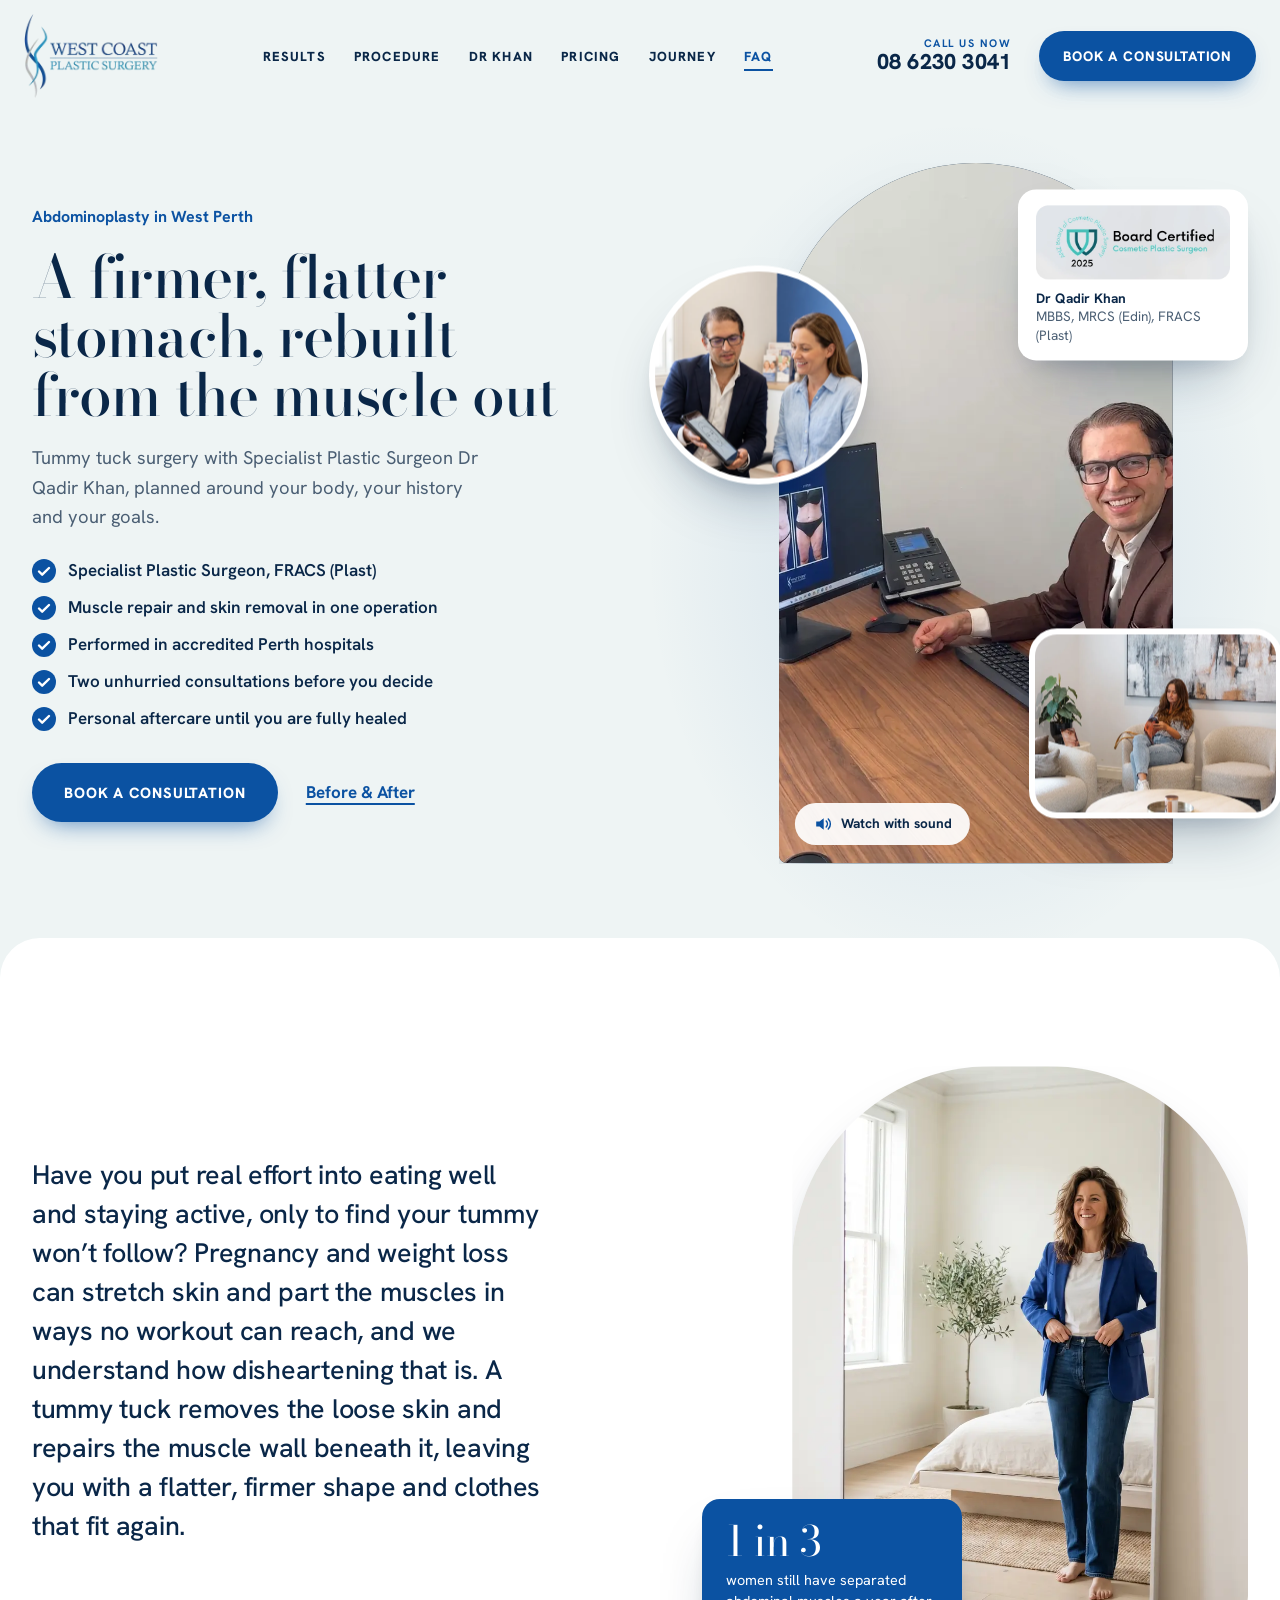
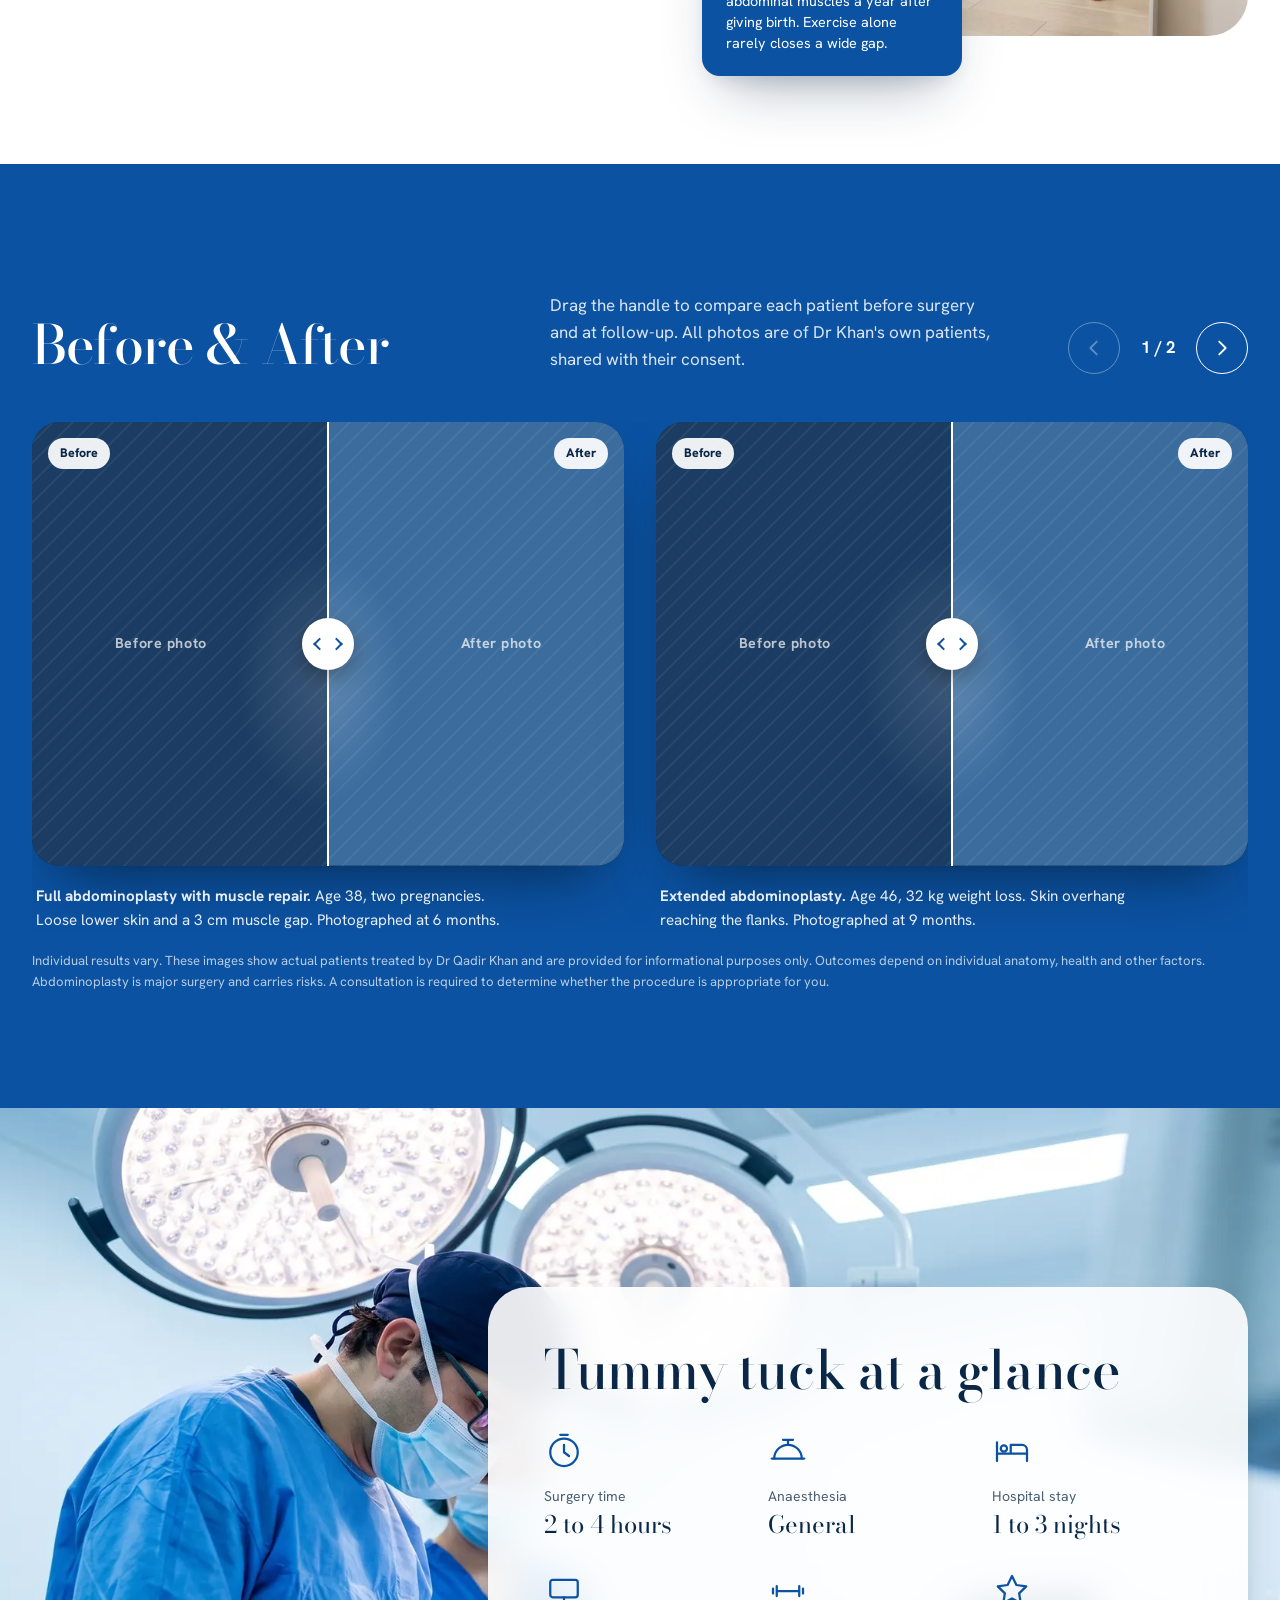
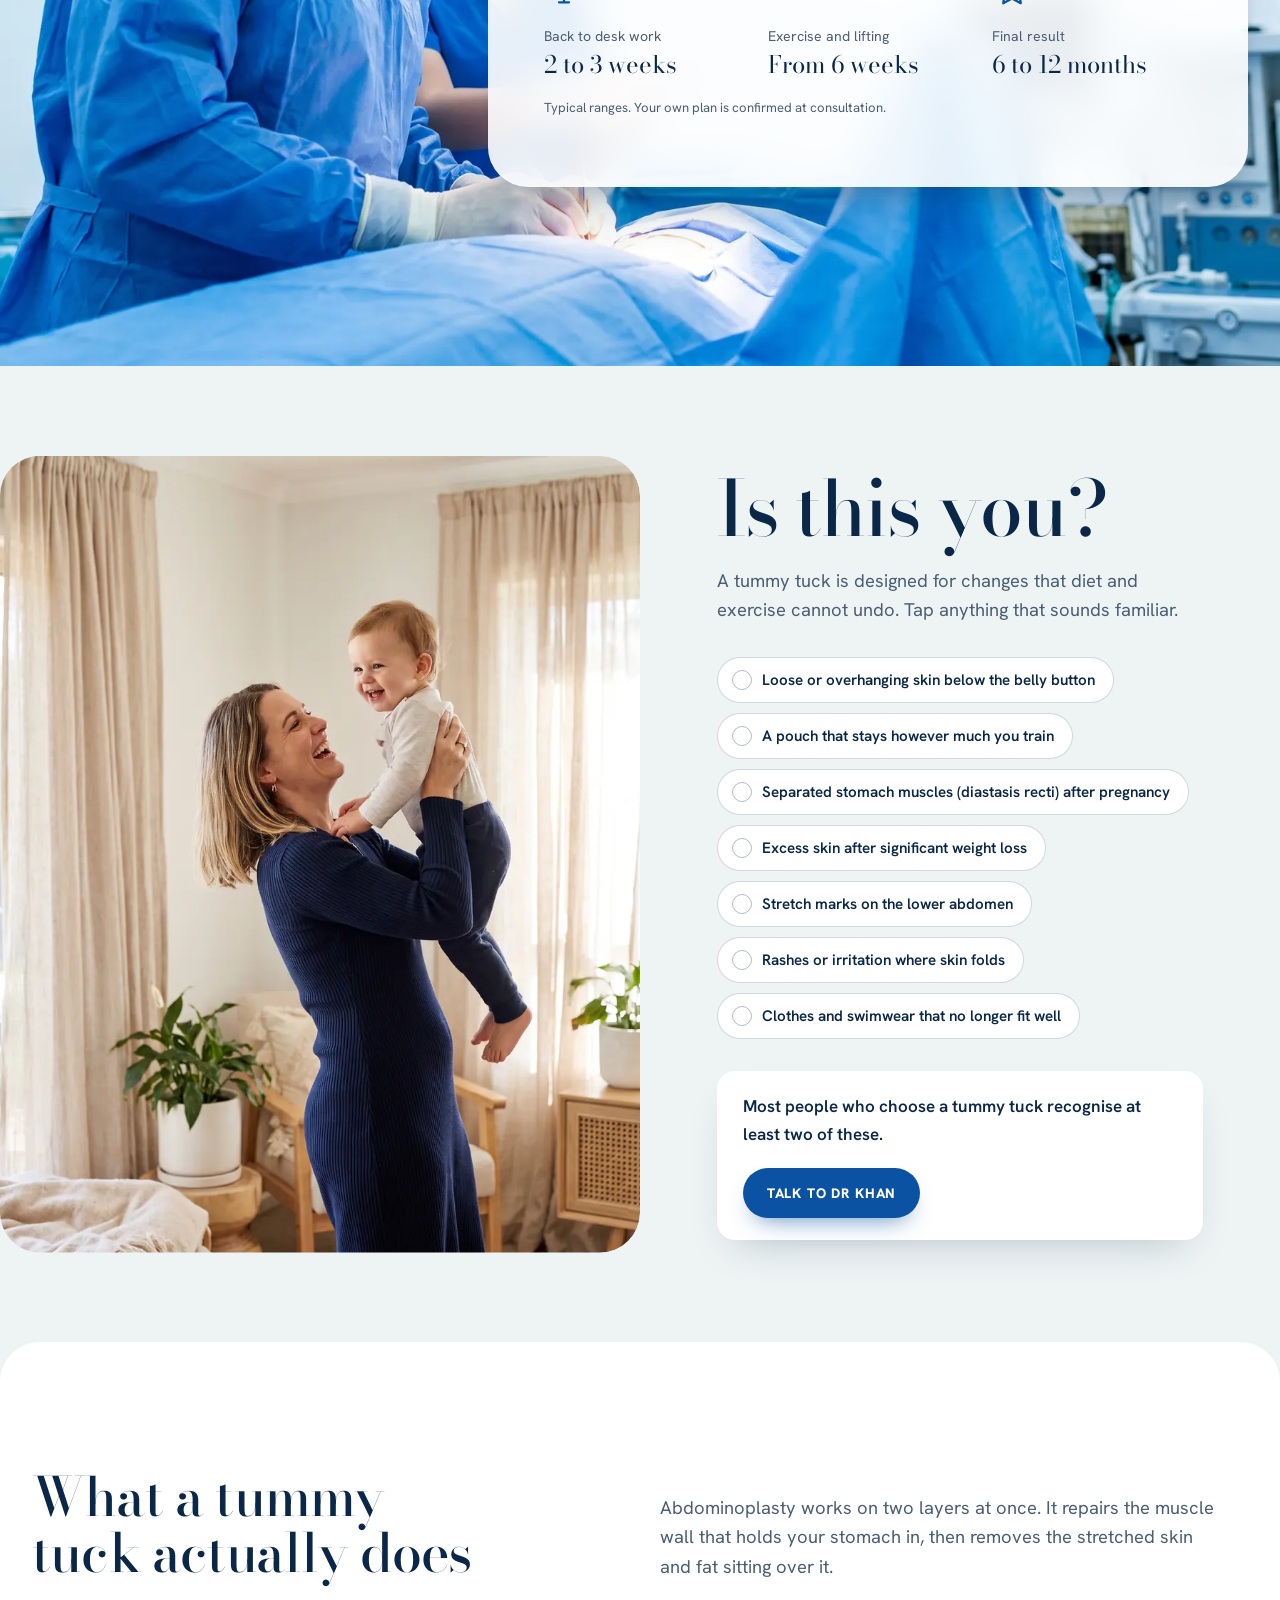
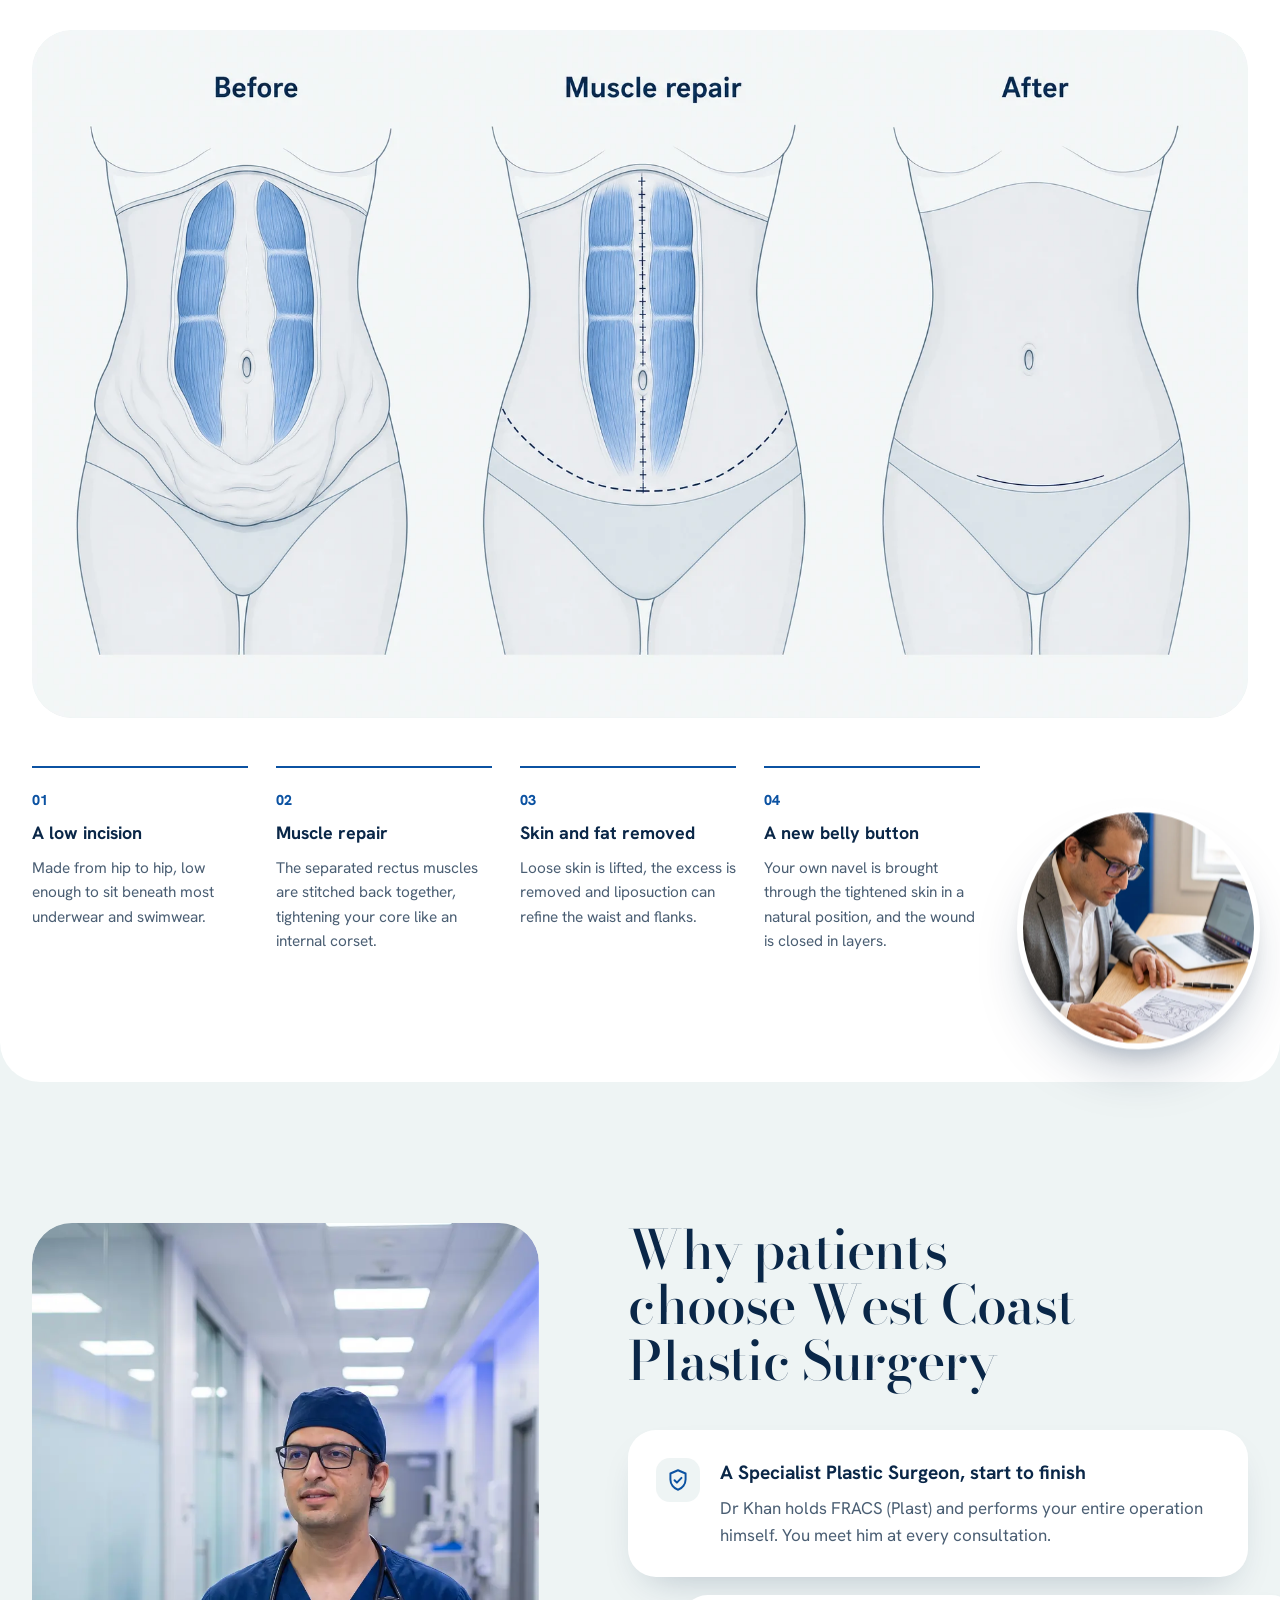
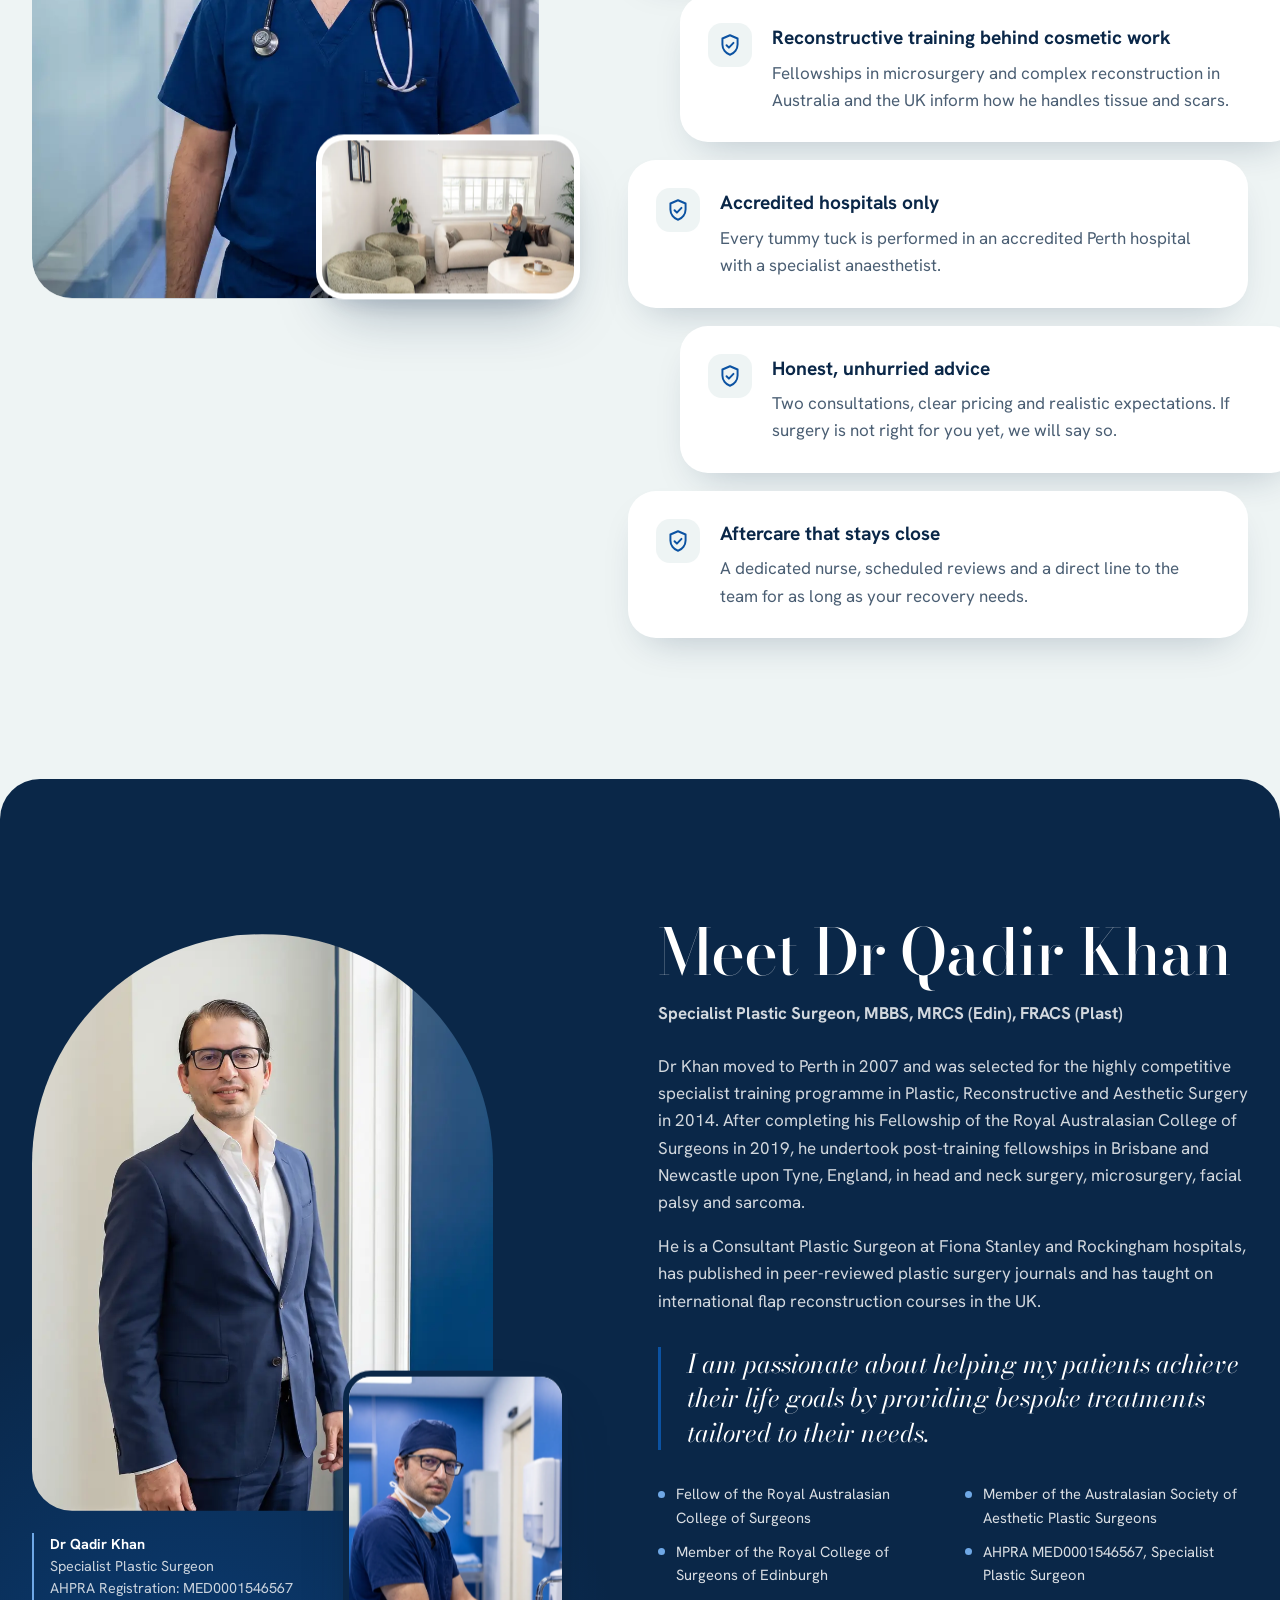
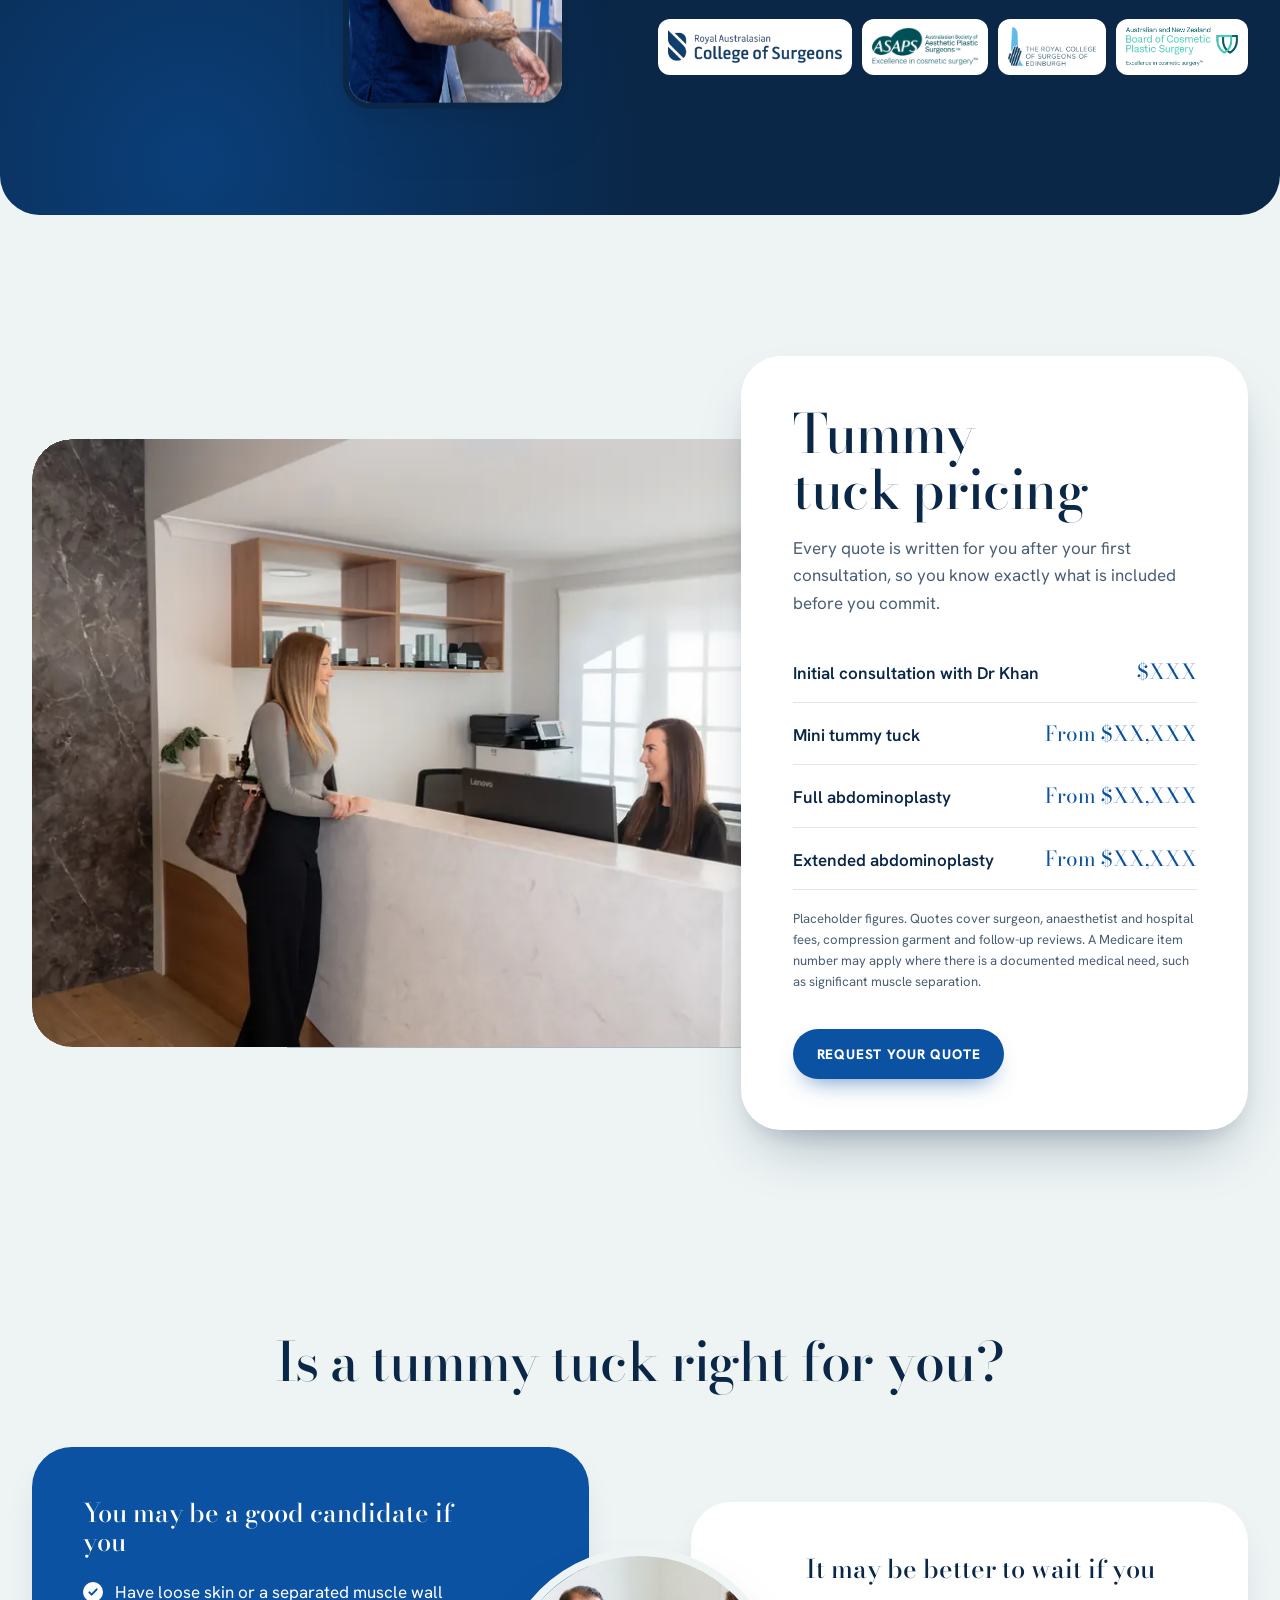
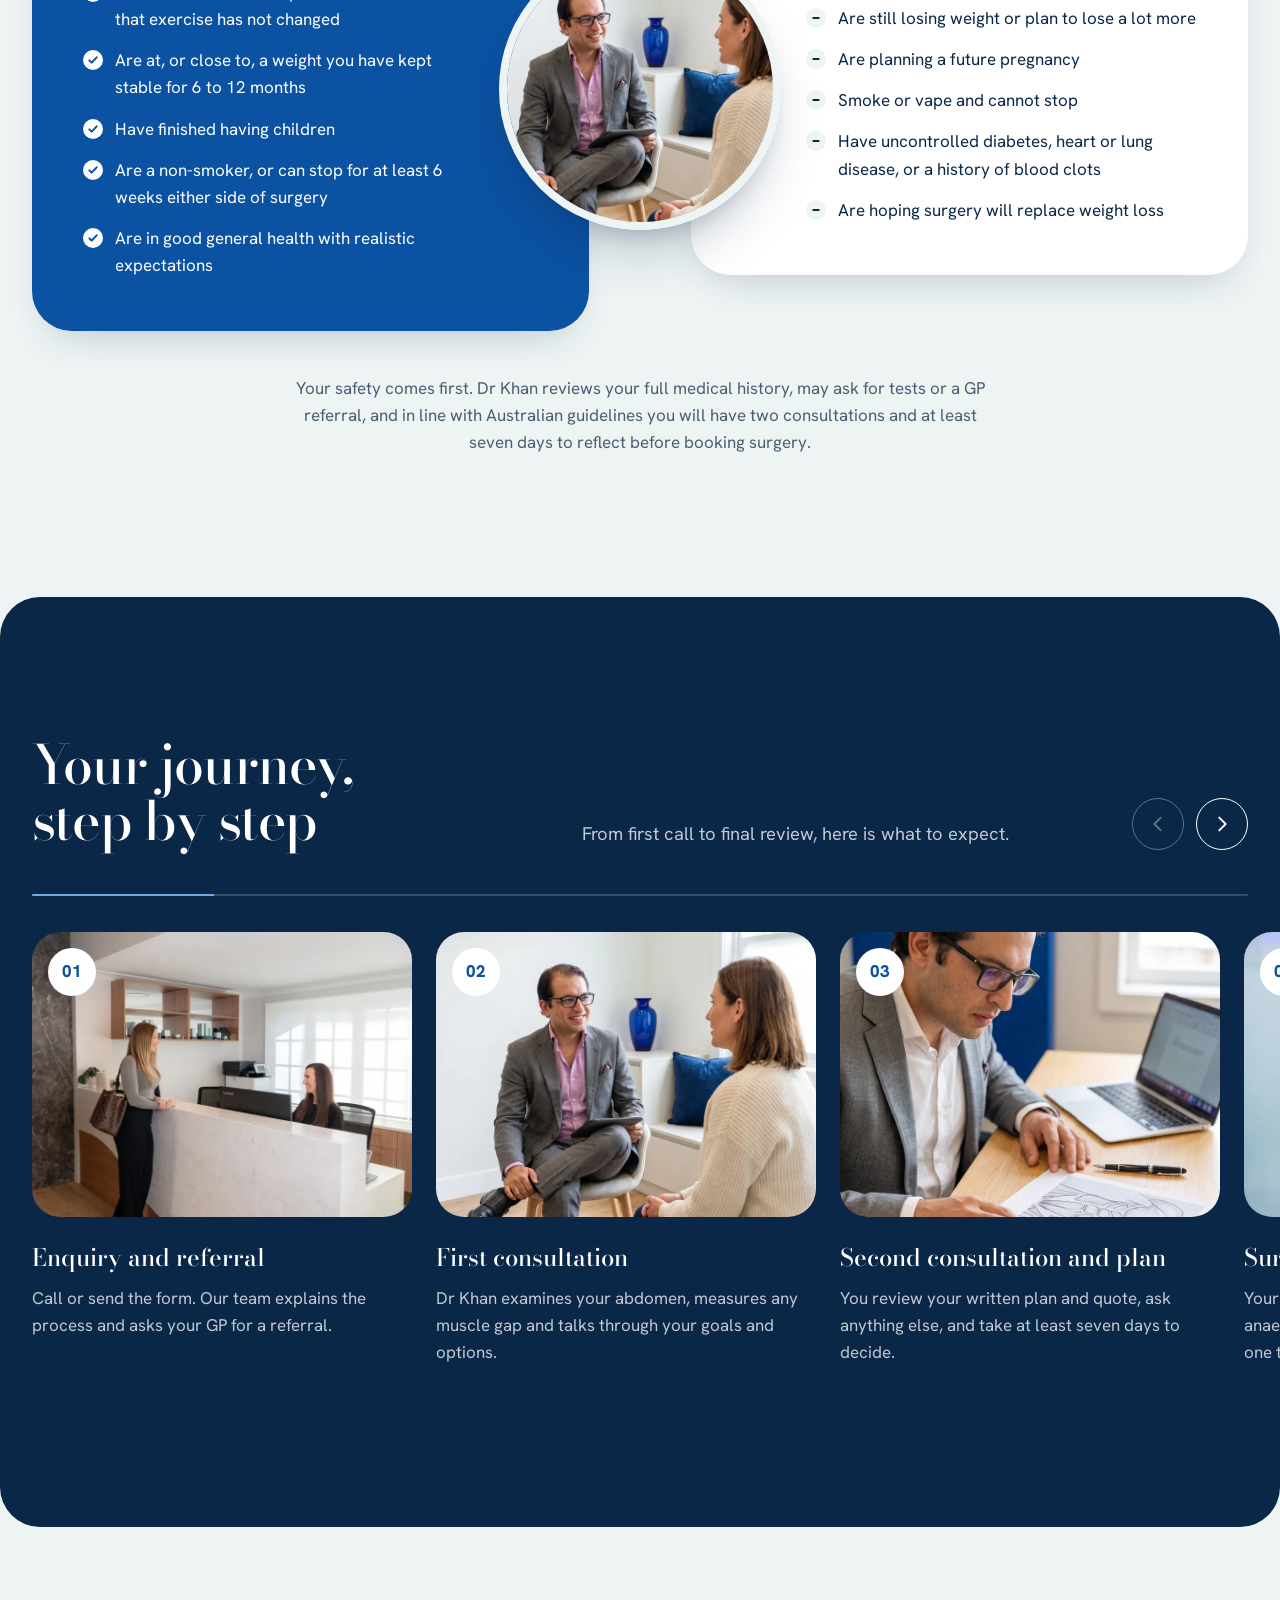
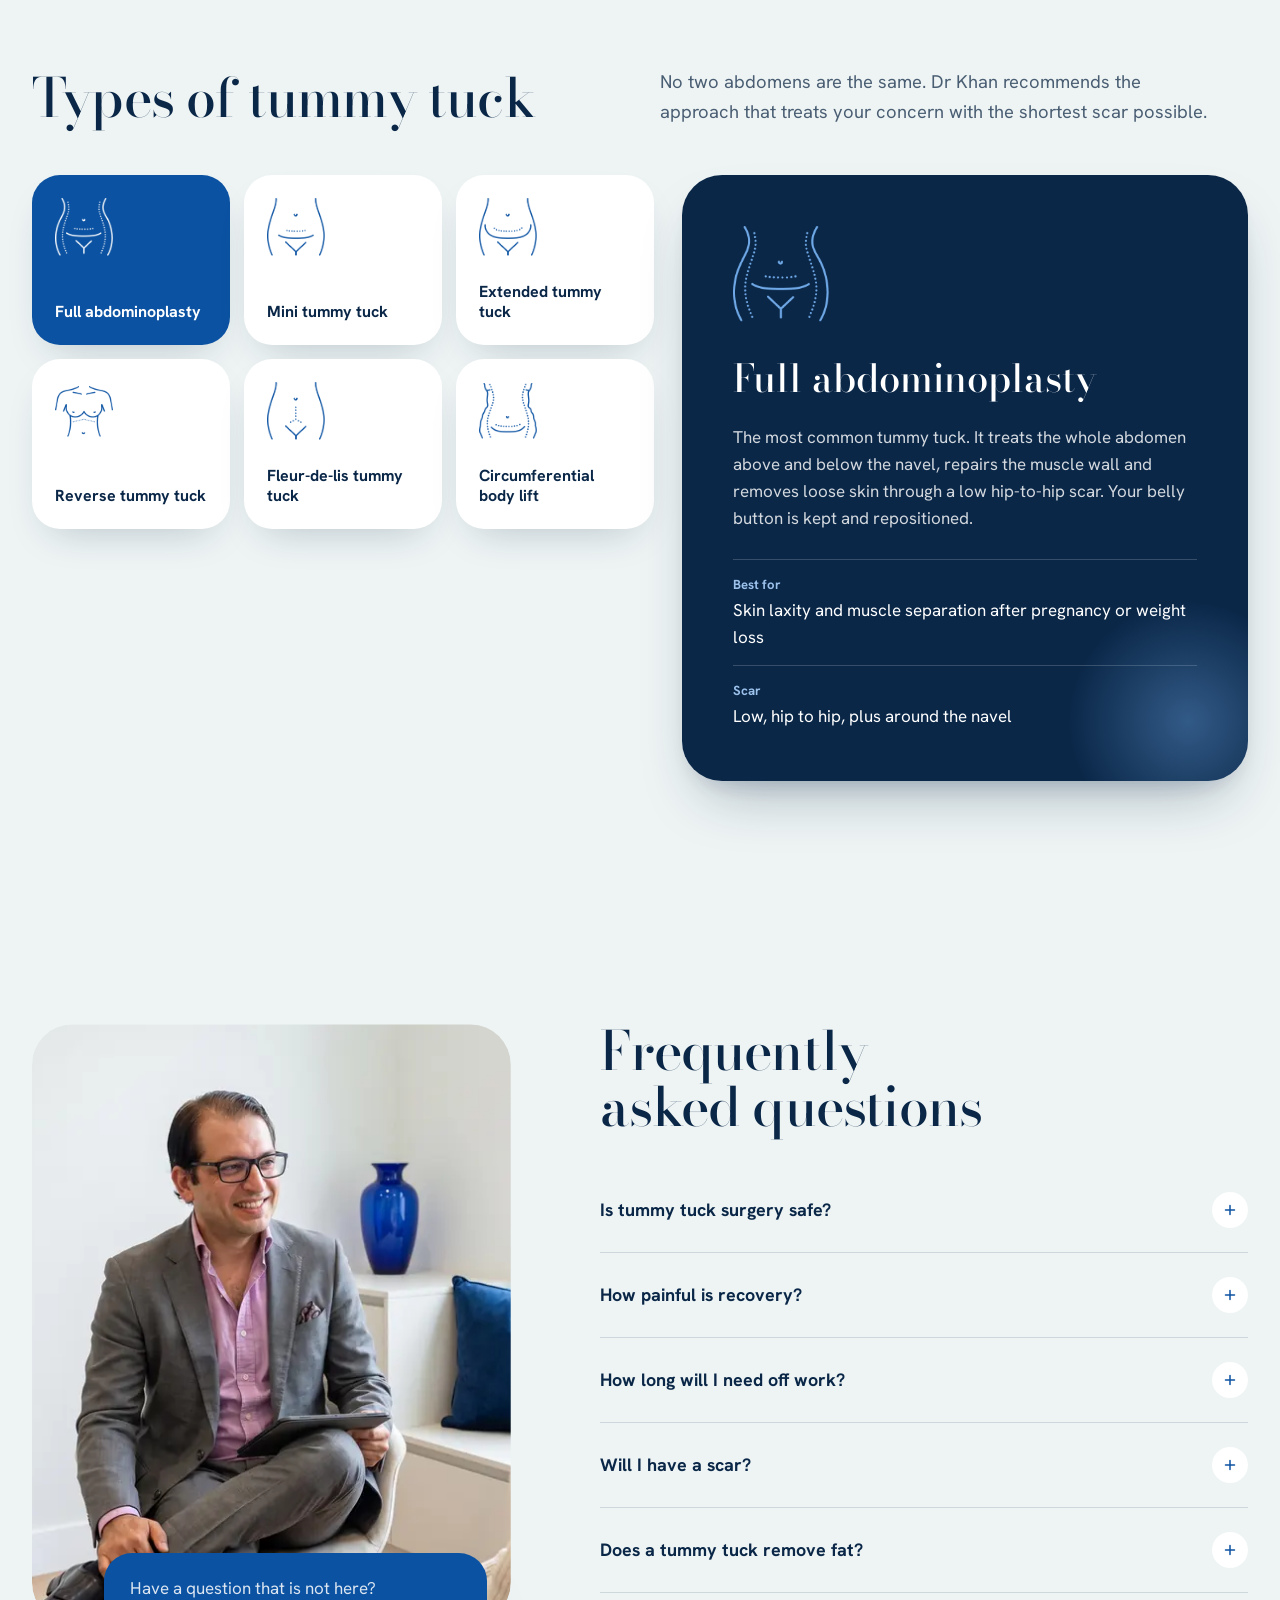
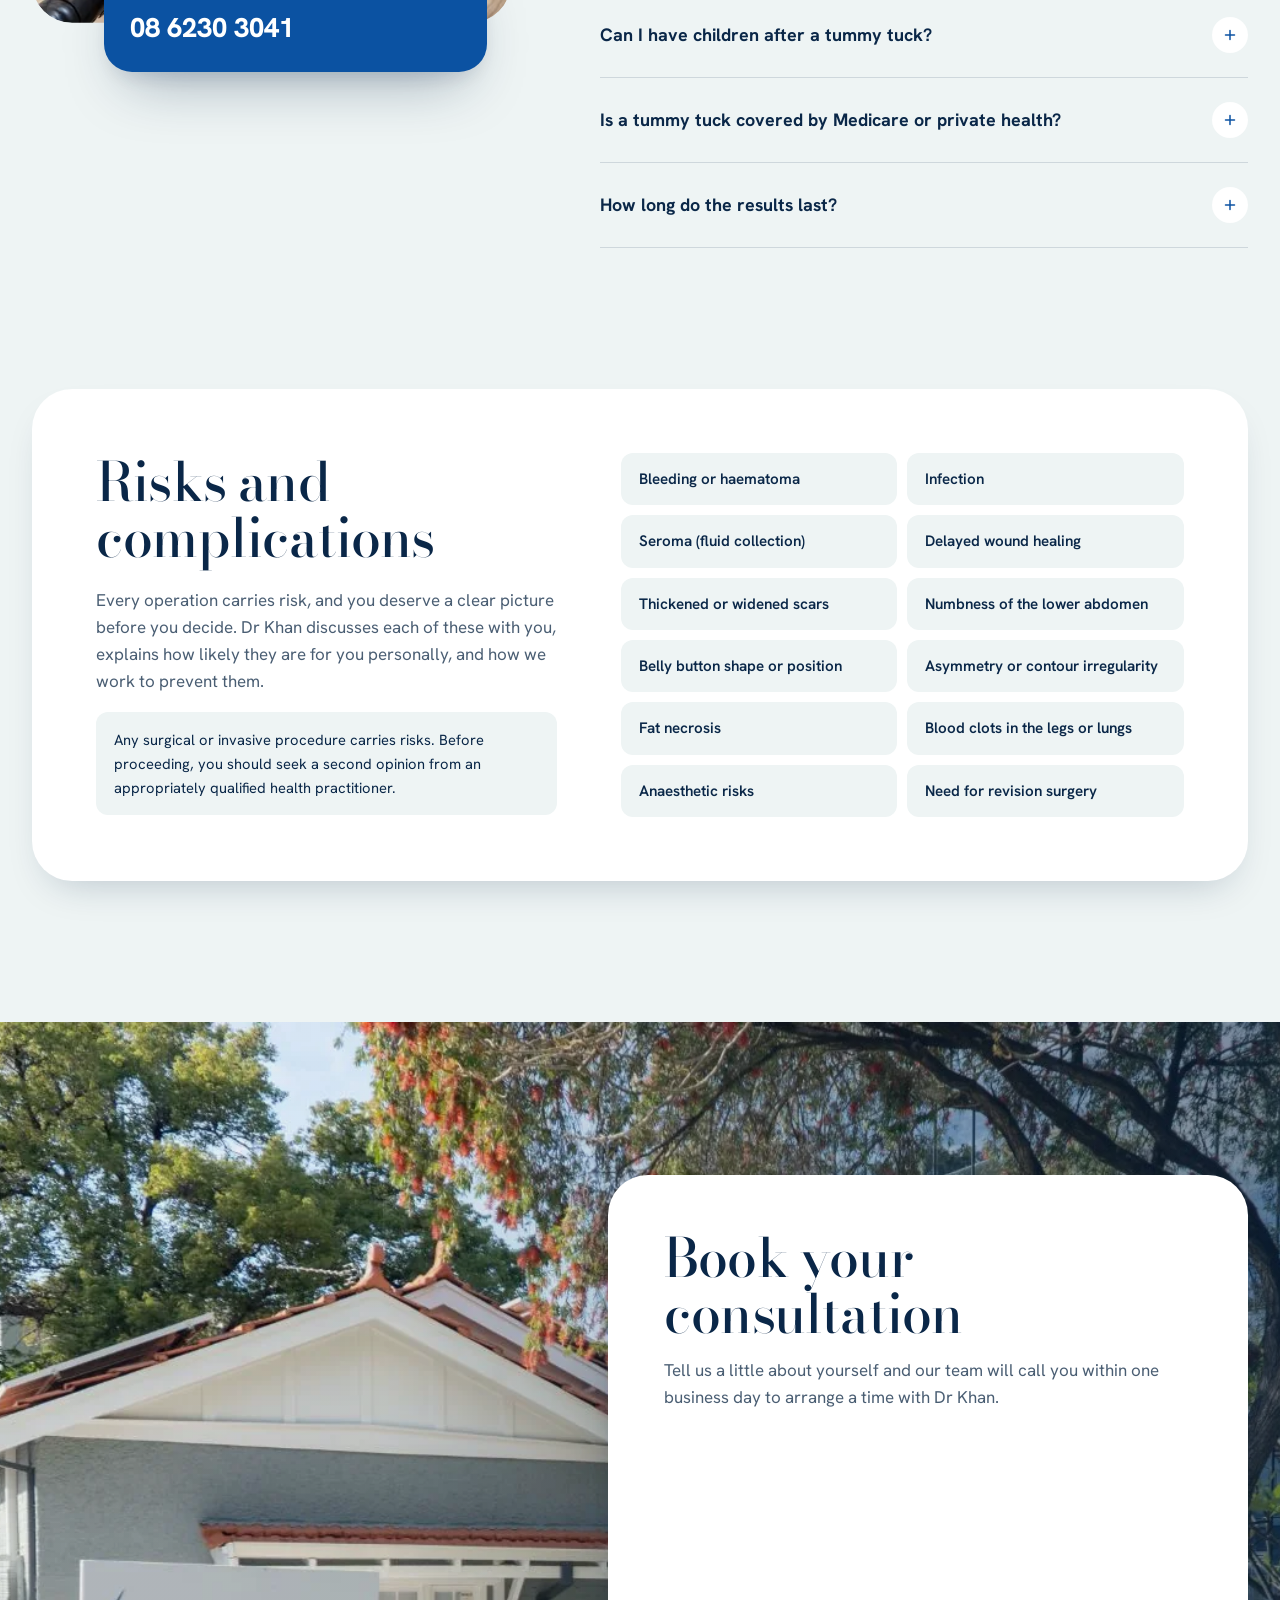
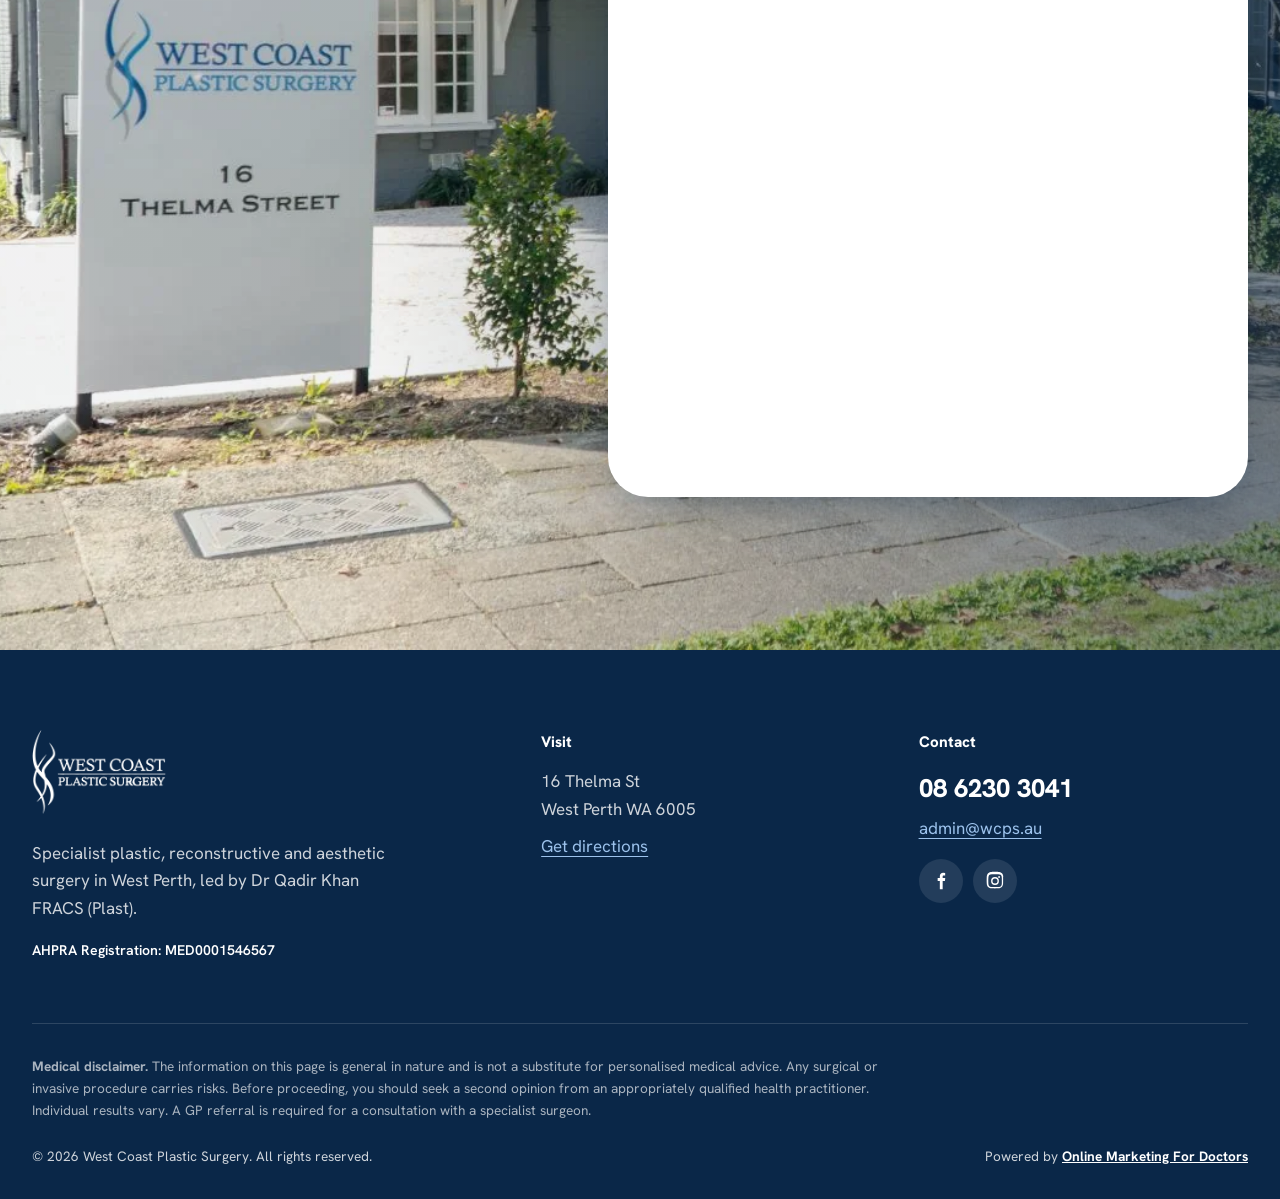
==== commit 1971088e: "Size the booking form iframe to its content - Start the iframe at the form's 637px and let form_embe" ====
--- a/tummy-tuck/index.html
+++ b/tummy-tuck/index.html
@@ -18,7 +18,7 @@
 <link rel="preconnect" href="https://fonts.gstatic.com" crossorigin>
 <link href="https://fonts.googleapis.com/css2?family=Bodoni+Moda:ital,opsz,wght@0,6..96,400..700;1,6..96,400..600&family=Hanken+Grotesk:wght@400;500;600;700;800&display=swap" rel="stylesheet">
 <link rel="preload" as="image" href="/tummy-tuck/assets/video/hero-poster.webp">
-<link rel="stylesheet" href="/tummy-tuck/assets/styles.css?v=15">
+<link rel="stylesheet" href="/tummy-tuck/assets/styles.css?v=17">
 </head>
 <body>
 <!-- Google Tag Manager (noscript) -->
@@ -594,10 +594,35 @@
     <div class="book-card">
       <h2 id="book-title" class="display">Book your consultation</h2>
       <p>Tell us a little about yourself and our team will call you within one business day to arrange a time with Dr Khan.</p>
+      <script>
+        /* Keep the form iframe exactly as tall as the form. form_embed.js normally does this;
+           this listener is registered before the iframe loads as a fallback, applying any
+           height the form reports so there is never a gap or an inner scrollbar. */
+        (function () {
+          var ID = 'inline-fHNR4767Ef0BJlRpCmcM';
+          function findHeight(d) {
+            if (d == null) return null;
+            if (typeof d === 'string') { try { return findHeight(JSON.parse(d)); } catch (e) { return null; } }
+            if (Array.isArray(d)) { for (var i = 0; i < d.length; i++) { var x = findHeight(d[i]); if (x) return x; } return null; }
+            if (typeof d === 'object') {
+              var h = Number(d.height != null ? d.height : (d.frameHeight != null ? d.frameHeight : d.iframeHeight));
+              return isFinite(h) && h > 100 ? h : null;
+            }
+            return null;
+          }
+          window.addEventListener('message', function (e) {
+            if (!/leadconnectorhq\.com|msgsndr\.com|leadconnector|gohighlevel/.test(e.origin)) return;
+            var f = document.getElementById(ID);
+            if (!f || e.source !== f.contentWindow) return;
+            var h = findHeight(e.data);
+            if (h) f.style.height = Math.ceil(h) + 'px';
+          });
+        })();
+      </script>
       <div class="form-embed">
         <iframe
           src="https://api.leadconnectorhq.com/widget/form/fHNR4767Ef0BJlRpCmcM"
-          style="width:100%;height:100%;border:none;border-radius:0px"
+          style="width:100%;height:637px;border:none;border-radius:0px"
           id="inline-fHNR4767Ef0BJlRpCmcM"
           data-layout="{'id':'INLINE'}"
           data-trigger-type="alwaysShow"
@@ -675,6 +700,6 @@
   <svg viewBox="0 0 24 24" aria-hidden="true"><path d="M5 15l7-7 7 7"/></svg>
 </a>
 
-<script src="/tummy-tuck/assets/main.js?v=15" defer></script>
+<script src="/tummy-tuck/assets/main.js?v=17" defer></script>
 </body>
 </html>
--- a/tummy-tuck/assets/styles.css
+++ b/tummy-tuck/assets/styles.css
@@ -532,8 +532,9 @@
   padding: clamp(32px, 4.5vw, 56px); box-shadow: var(--shadow-lift);
 }
 .book-card > p { color: var(--muted); margin: 14px 0 28px; }
-.form-embed { min-height: 637px; margin: 0 -8px; }
-.form-embed iframe { display: block; width: 100%; min-height: 637px; }
+.book-card:has(.form-embed) { padding-bottom: 20px; }
+.form-embed { margin: 0 -8px; }
+.form-embed iframe { display: block; width: 100%; transition: height .2s ease; }
 .book-form { display: grid; grid-template-columns: 1fr 1fr; gap: 18px; }
 .field { display: grid; gap: 6px; }
 .field-full { grid-column: 1 / -1; }
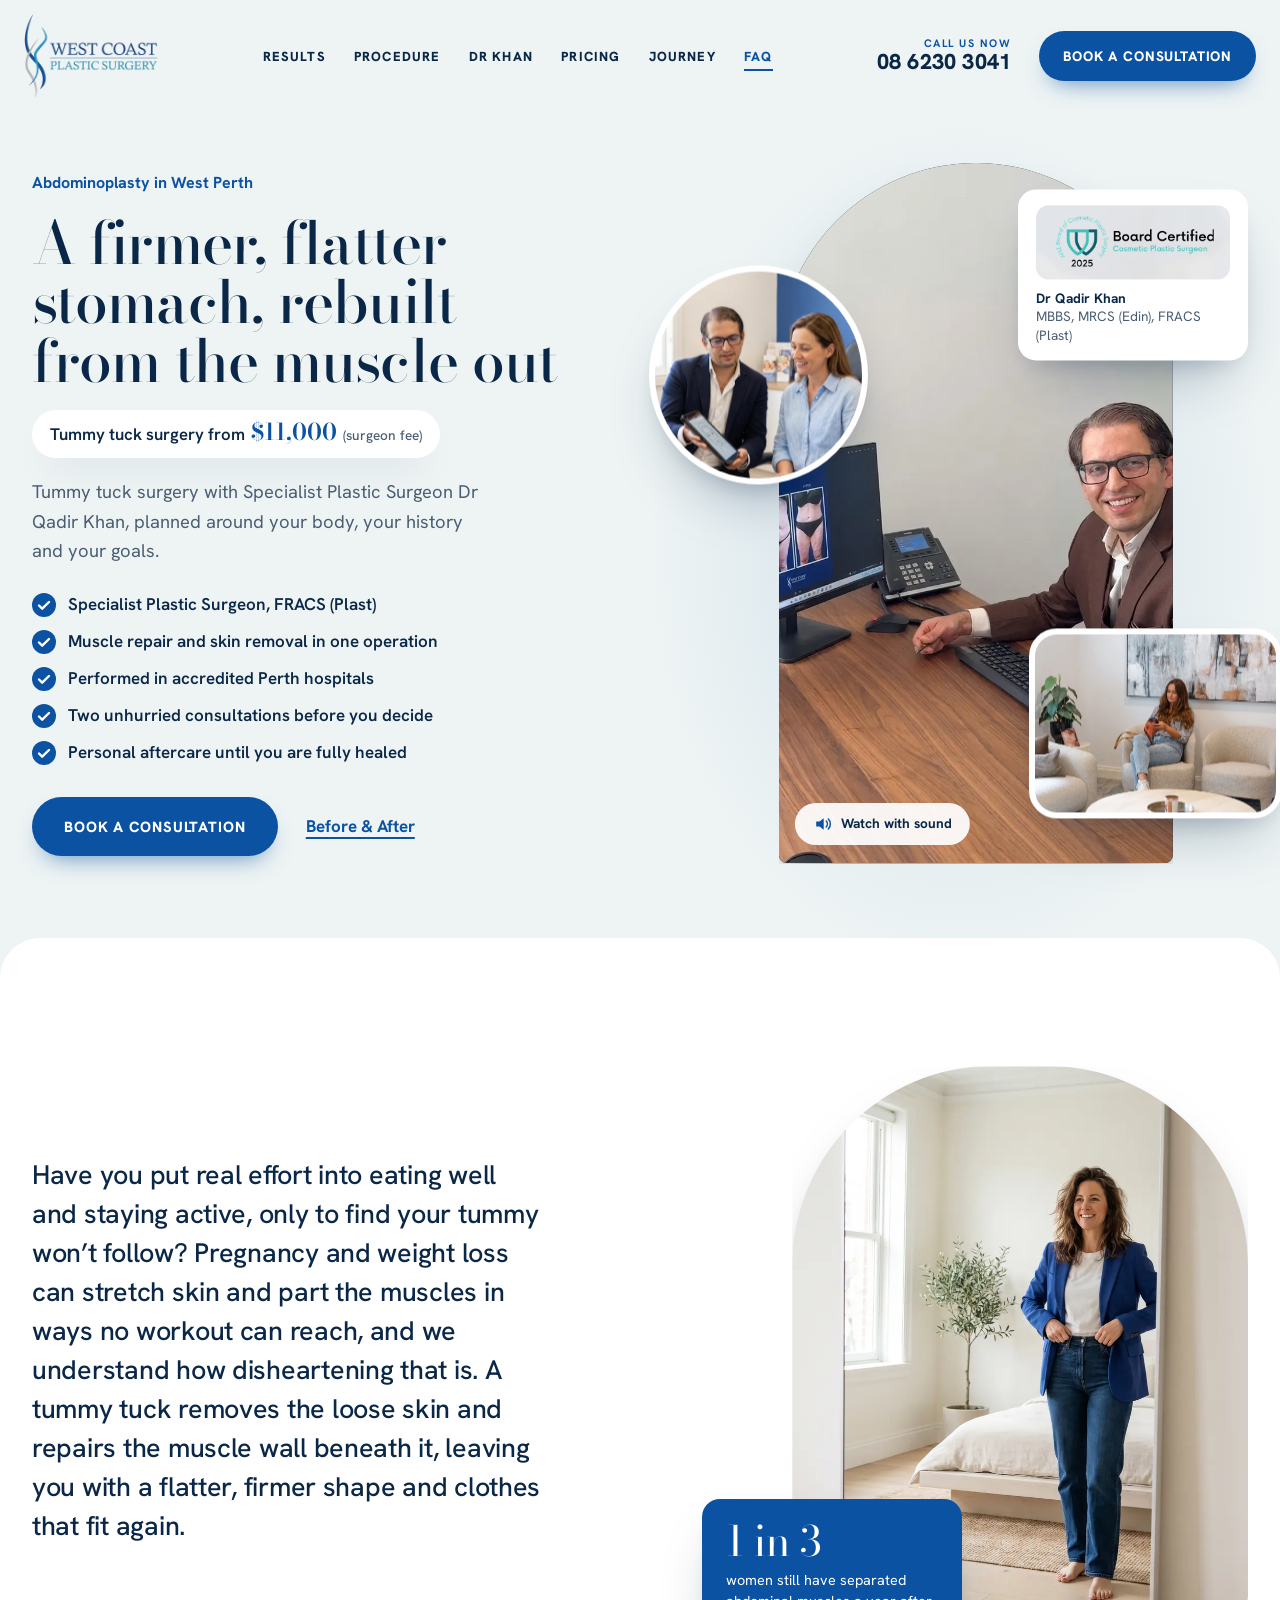
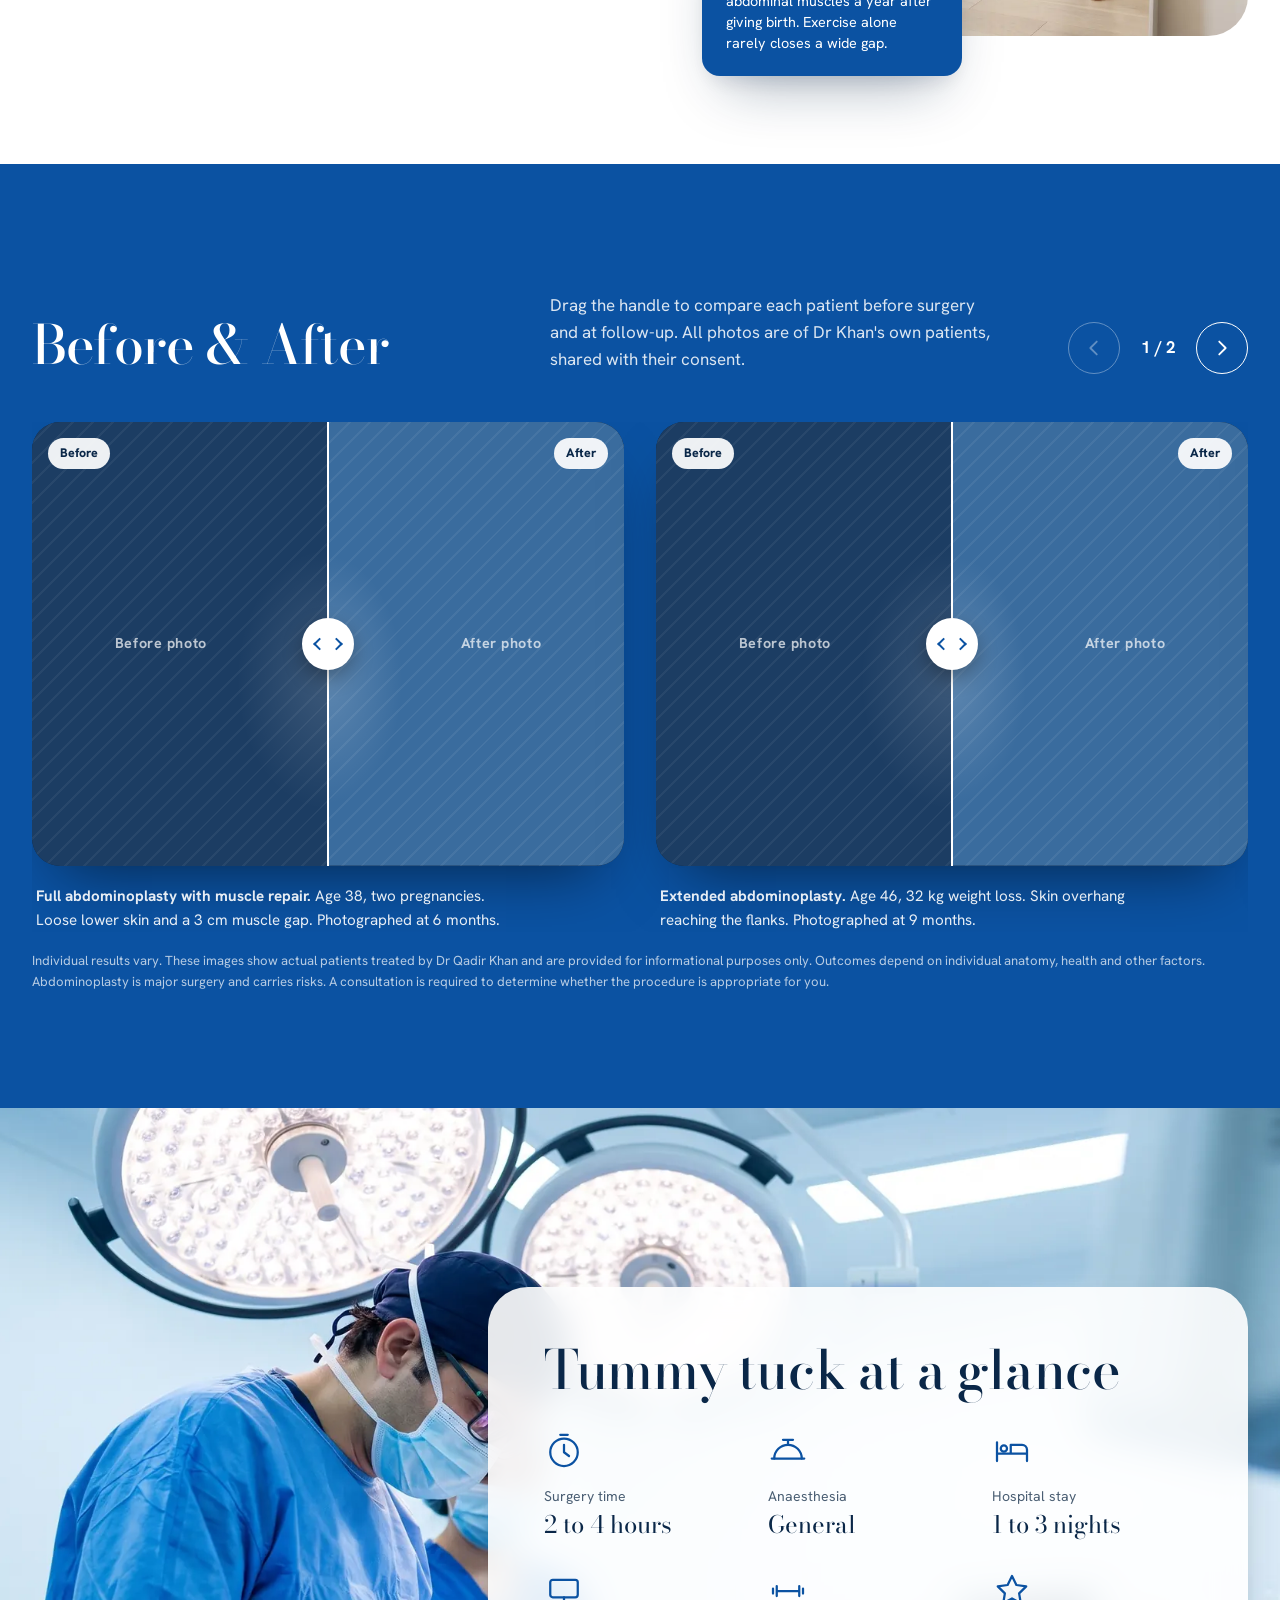
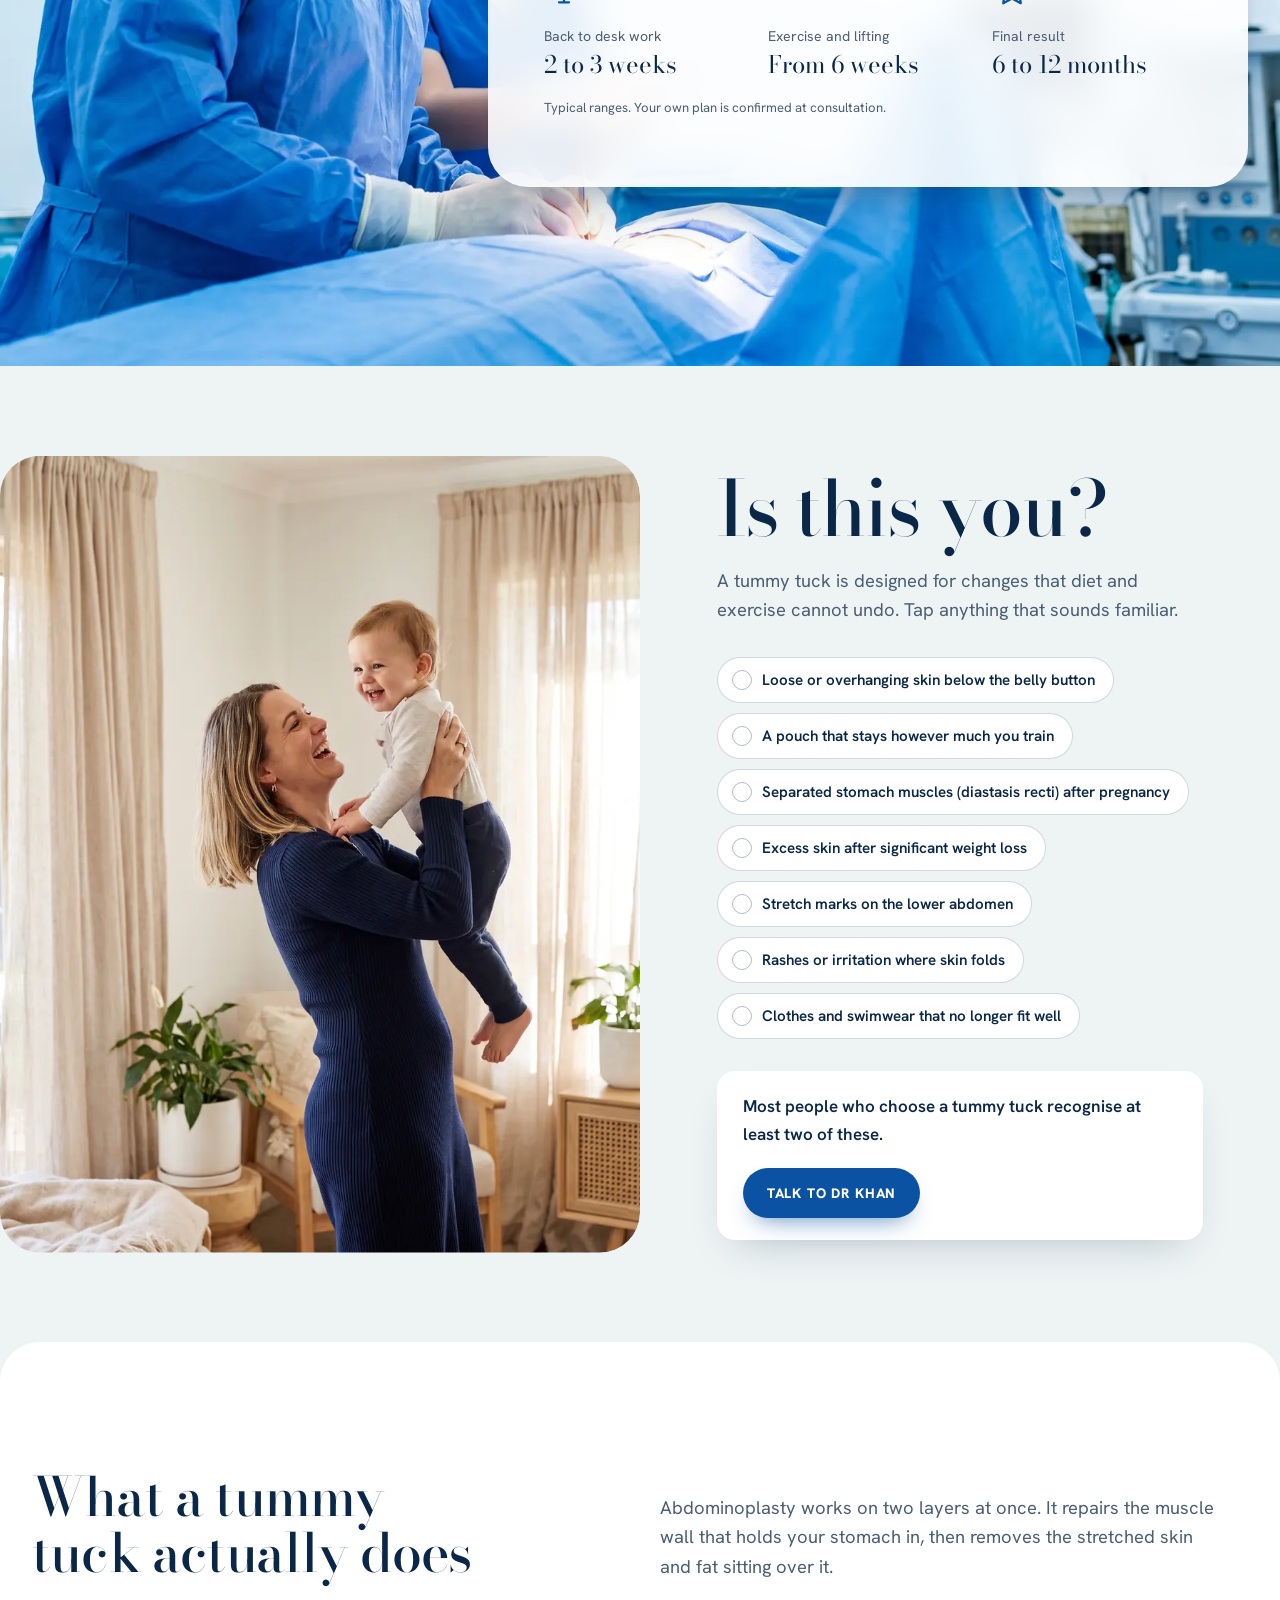
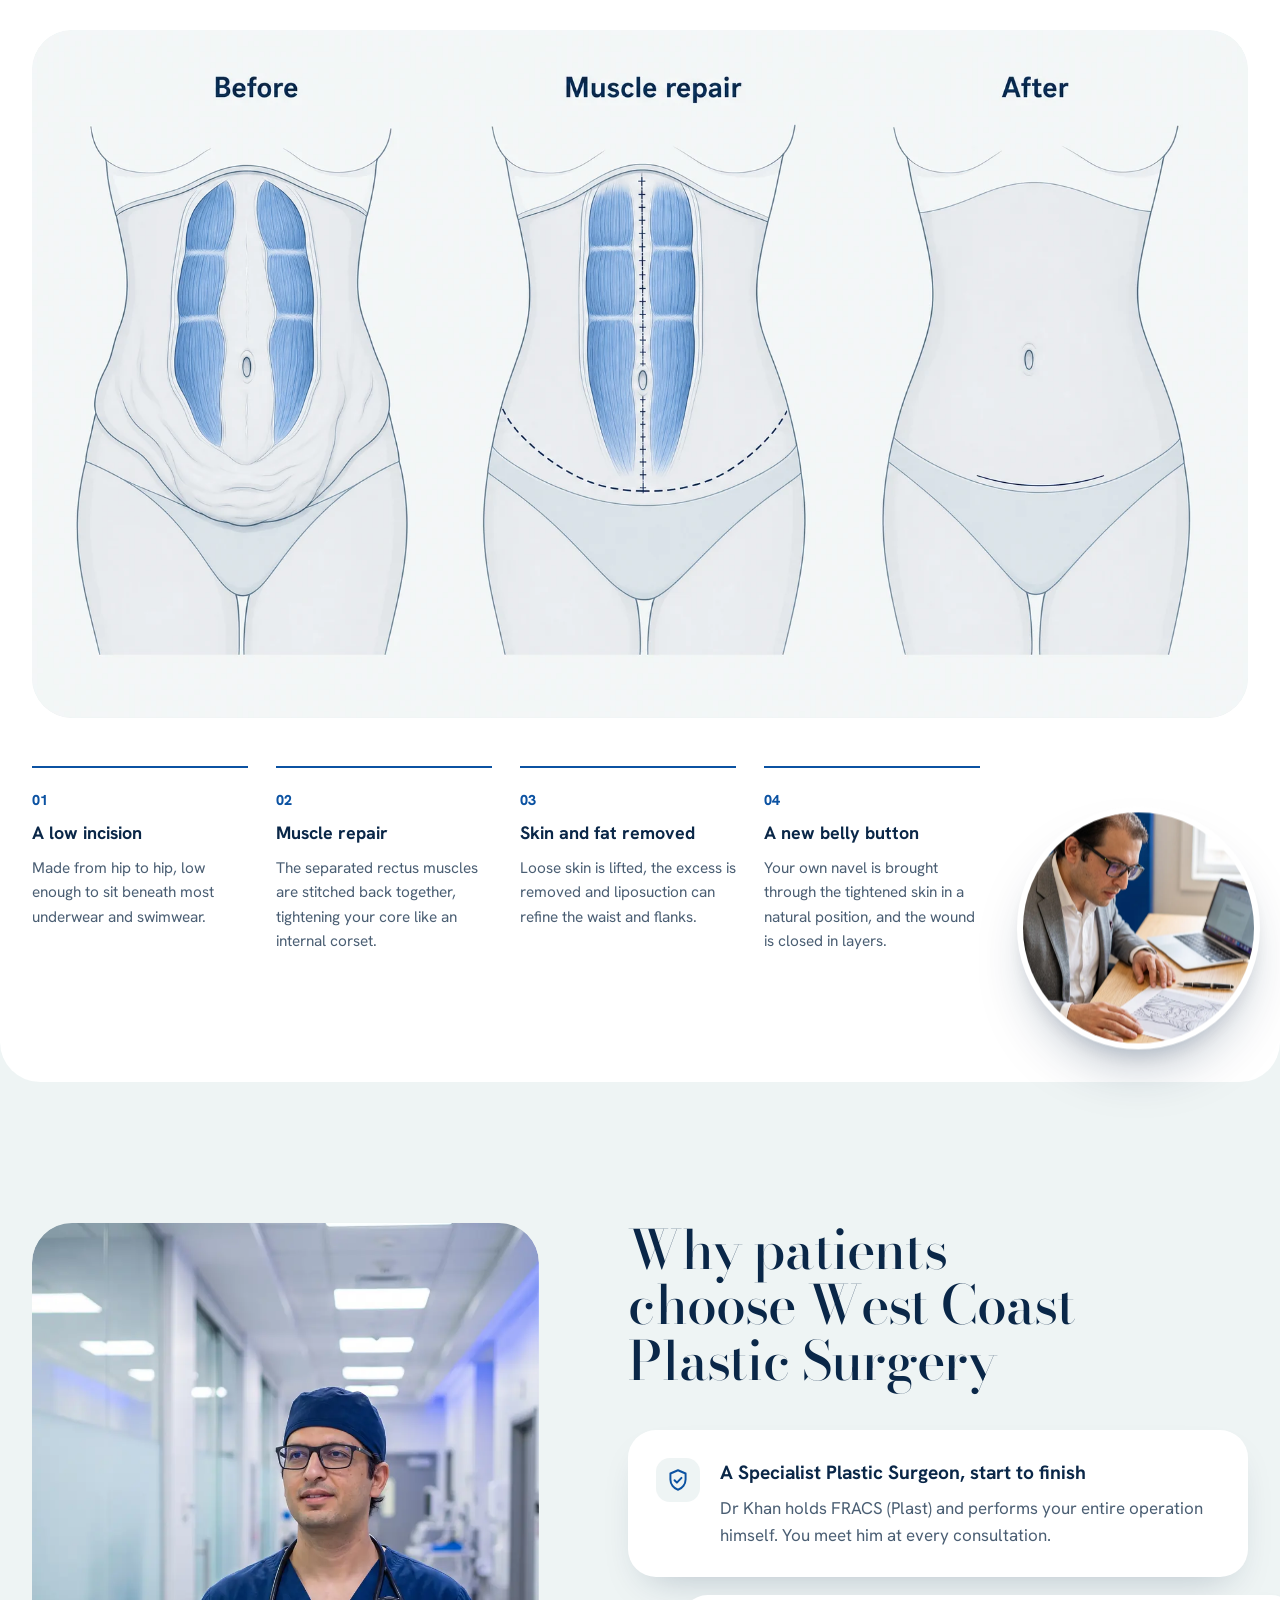
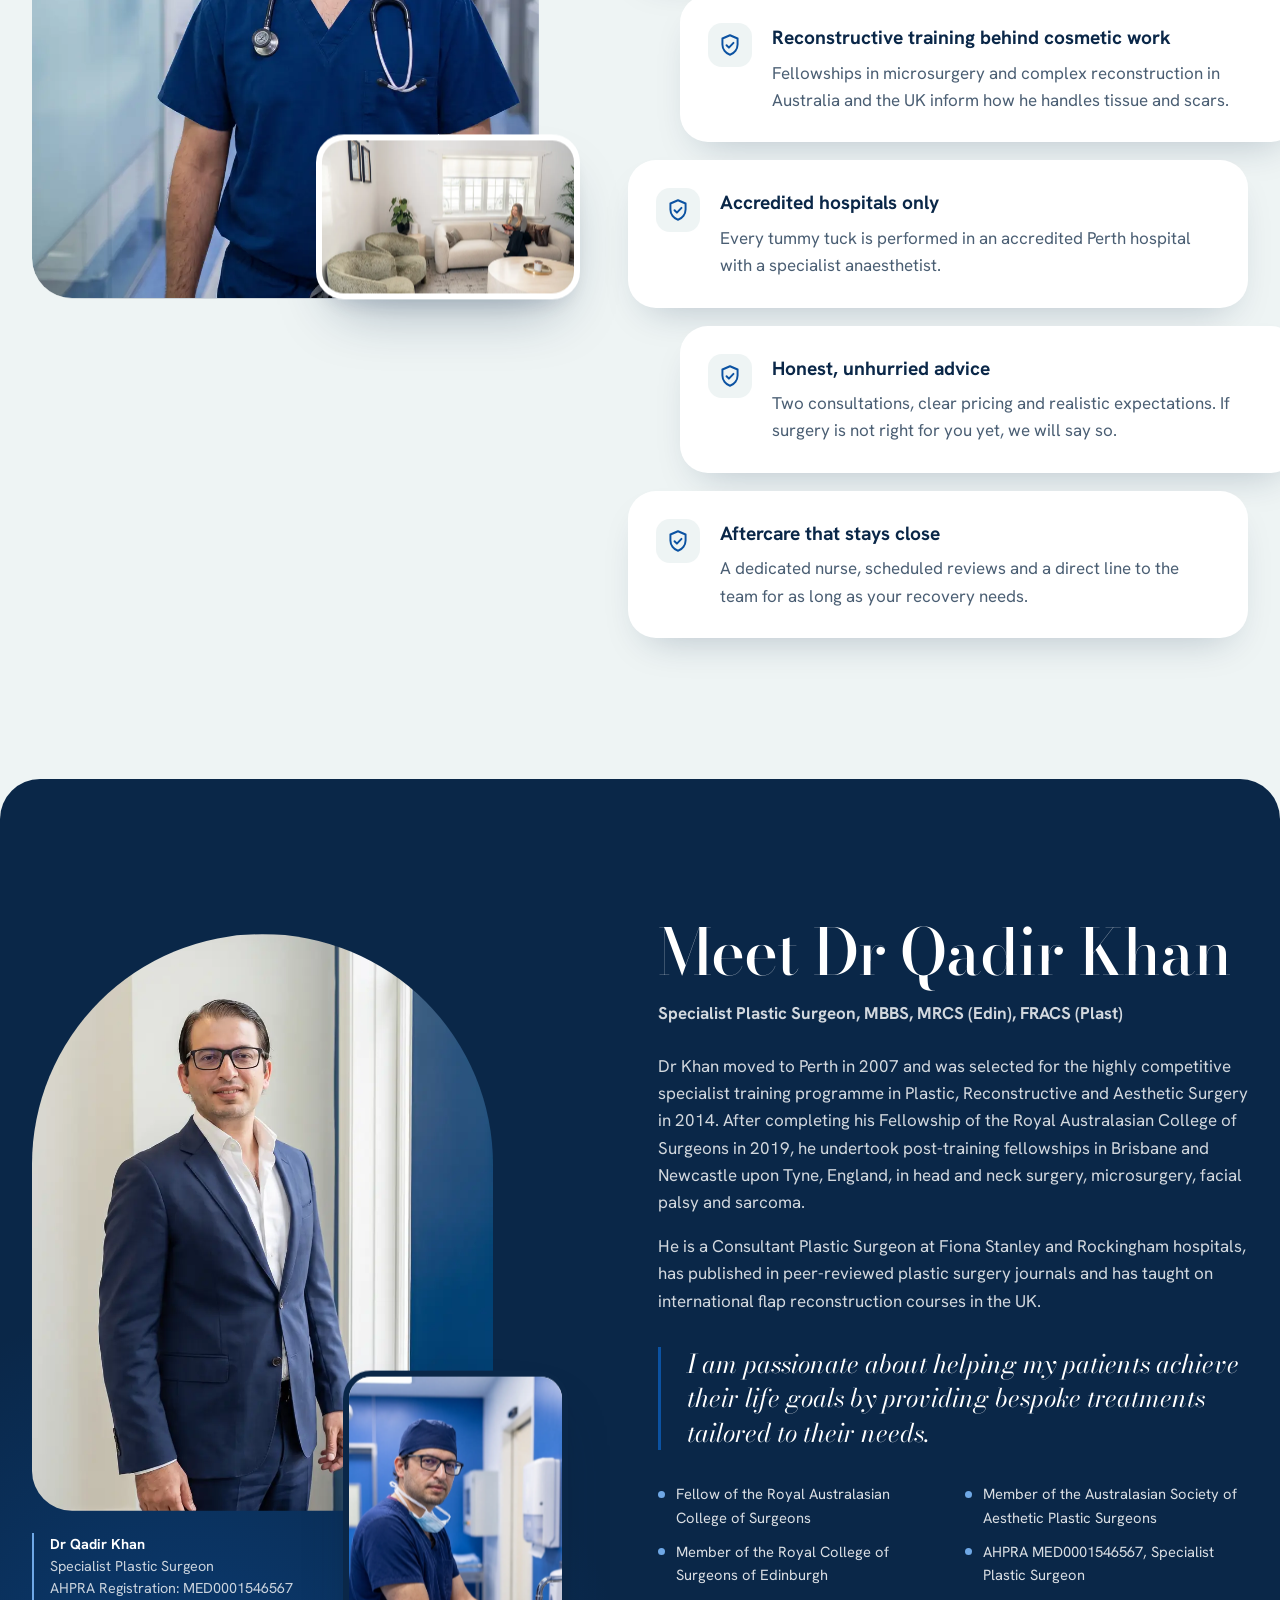
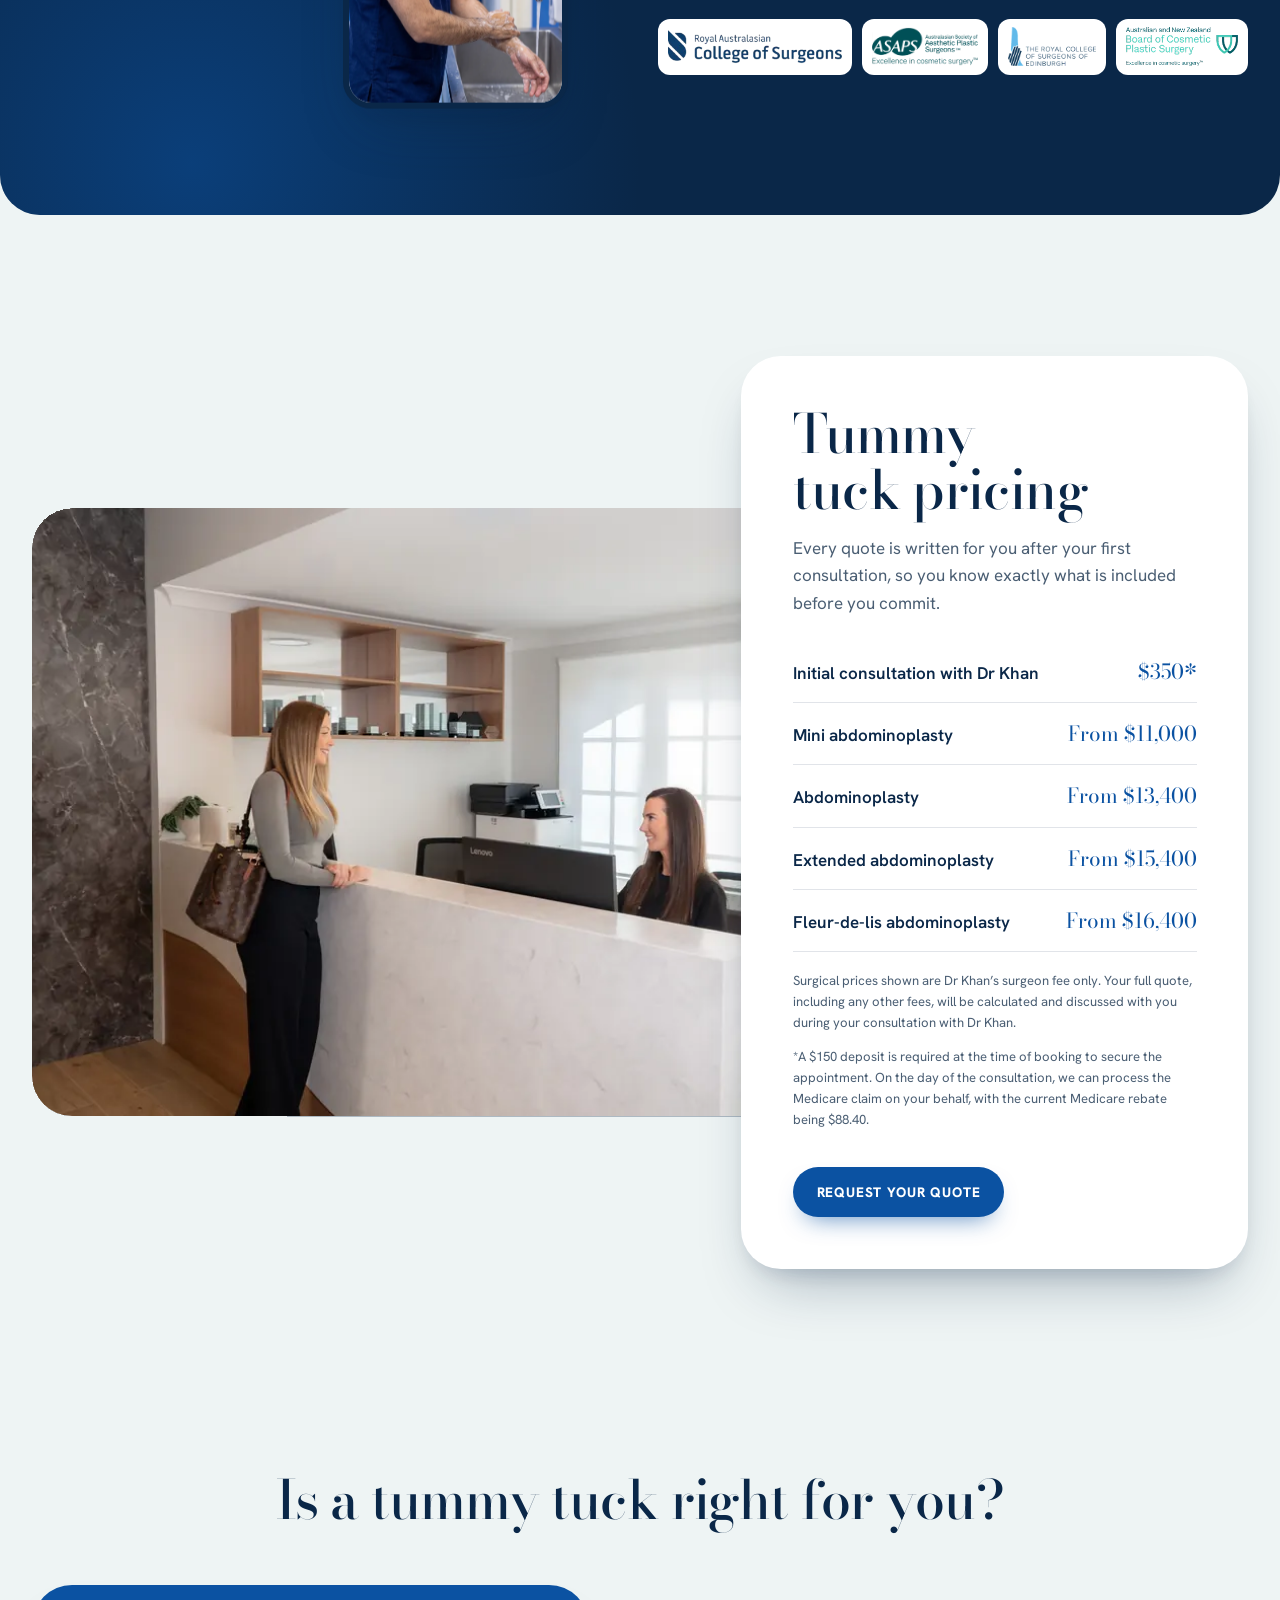
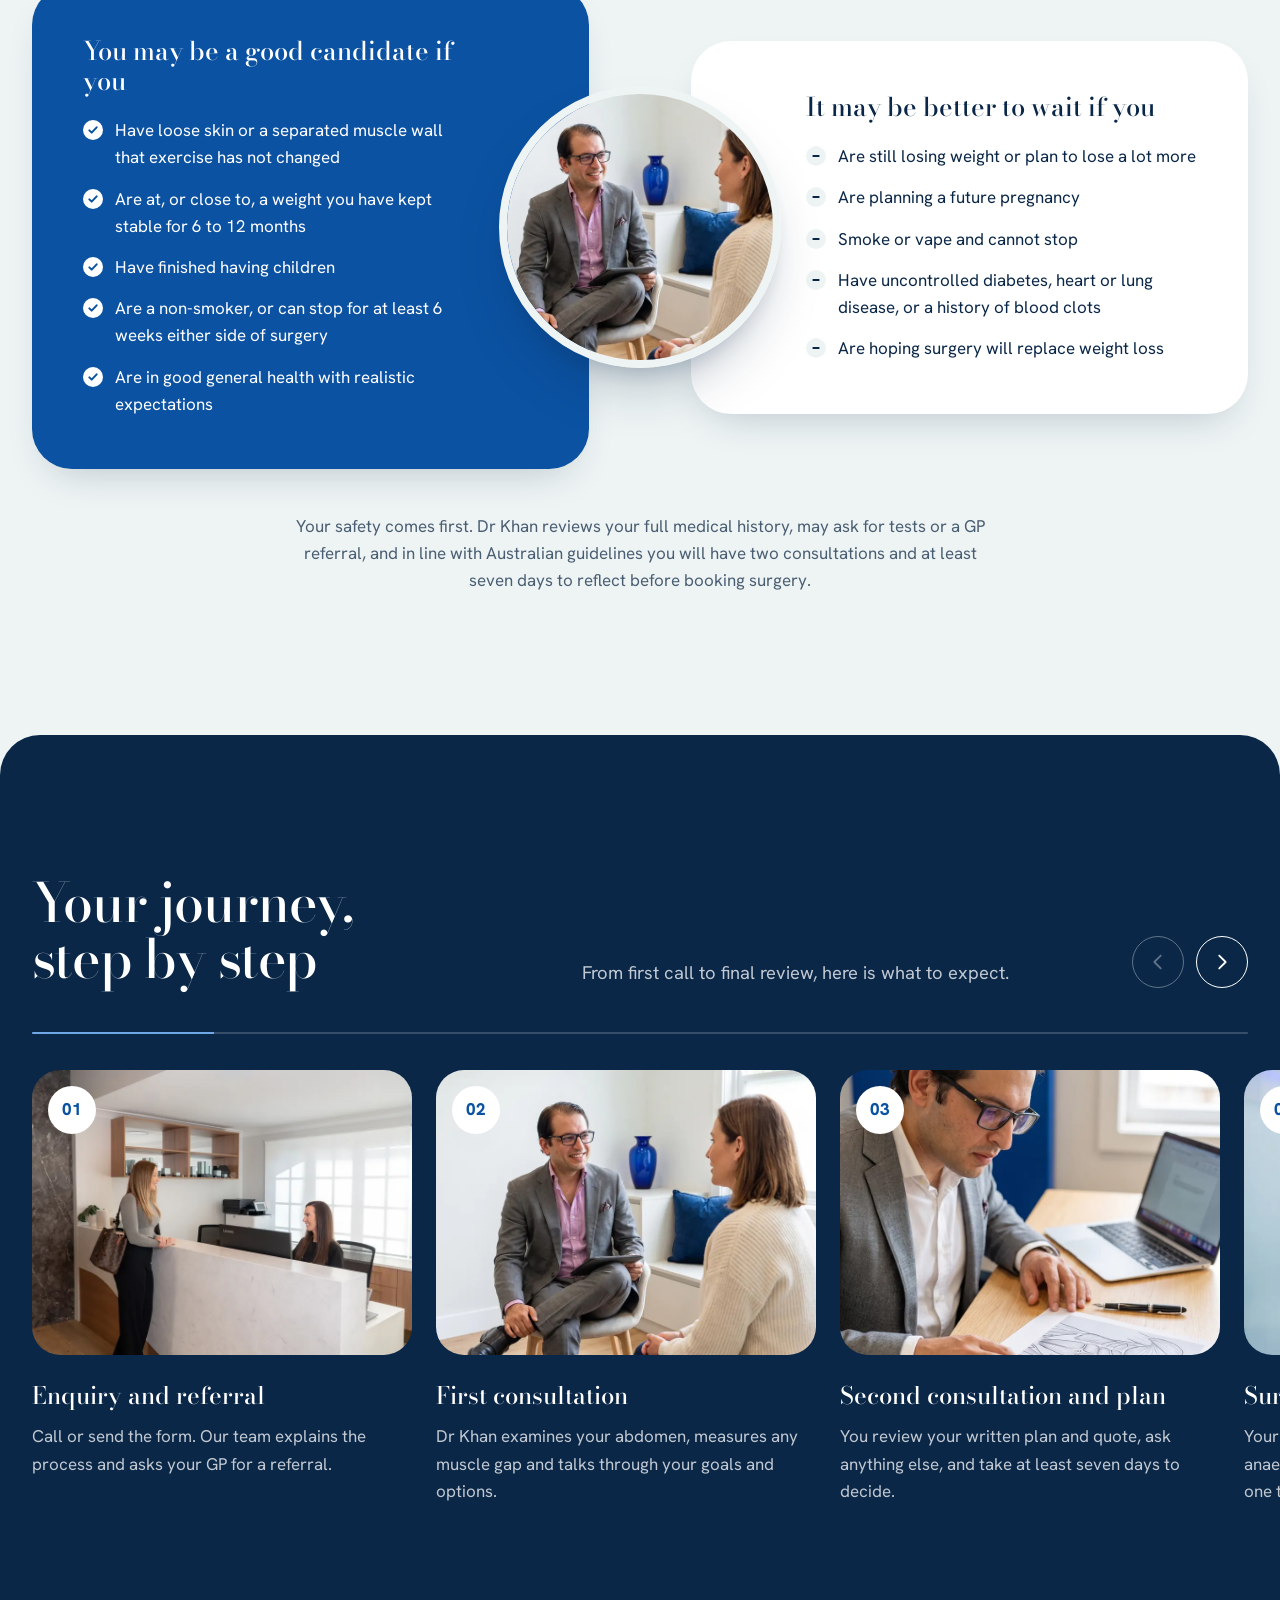
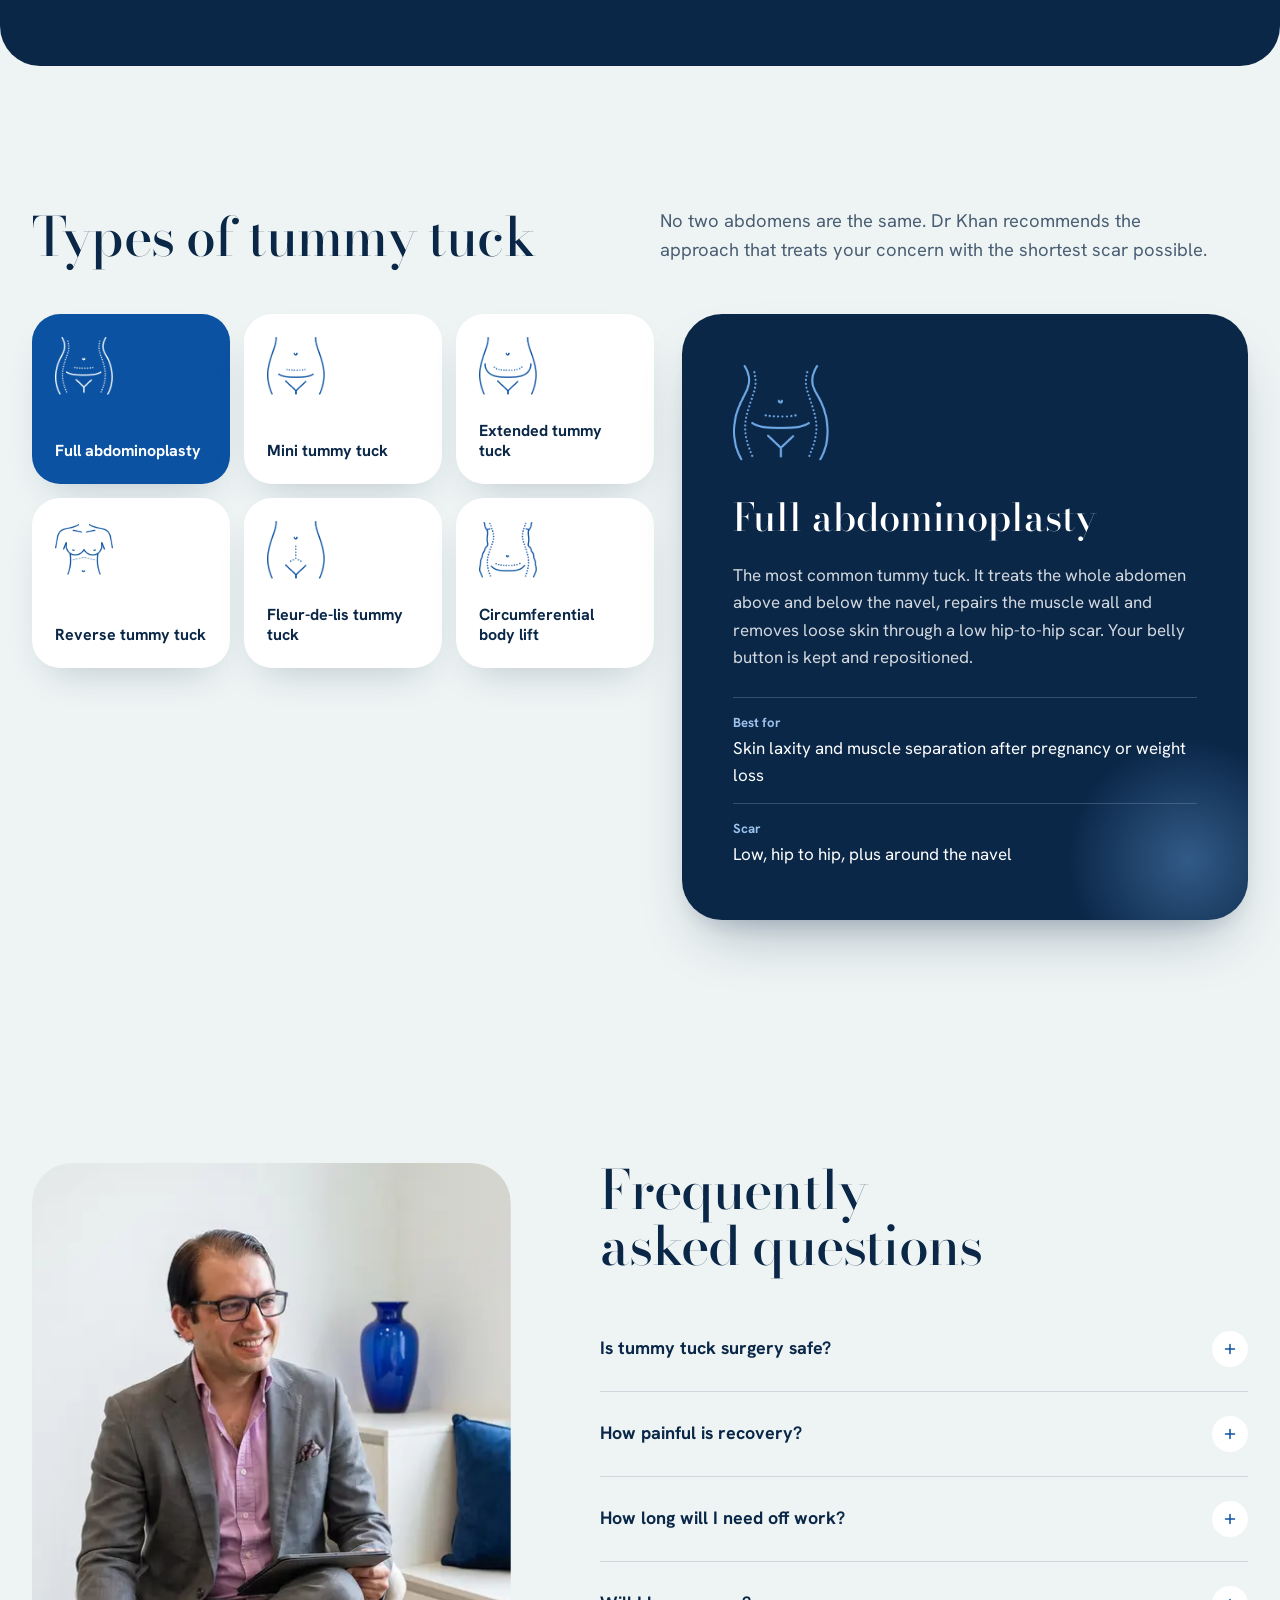
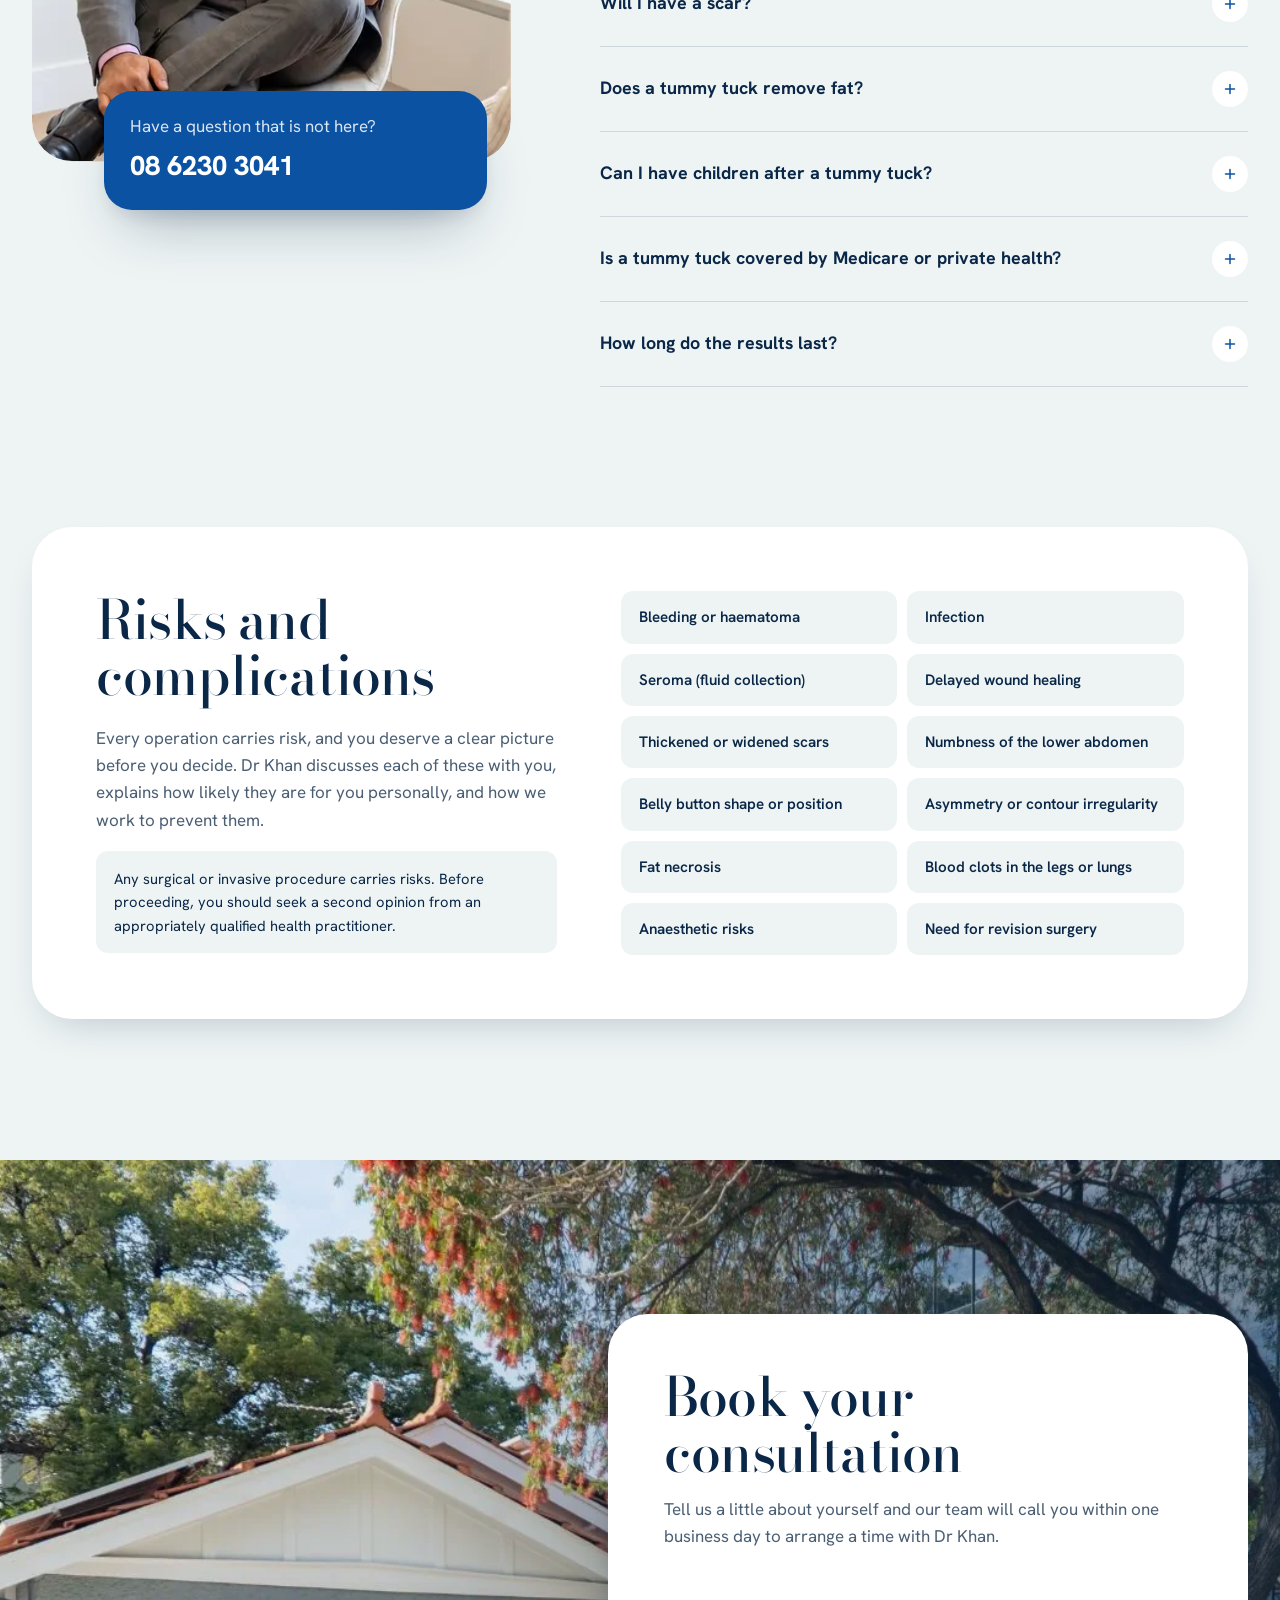
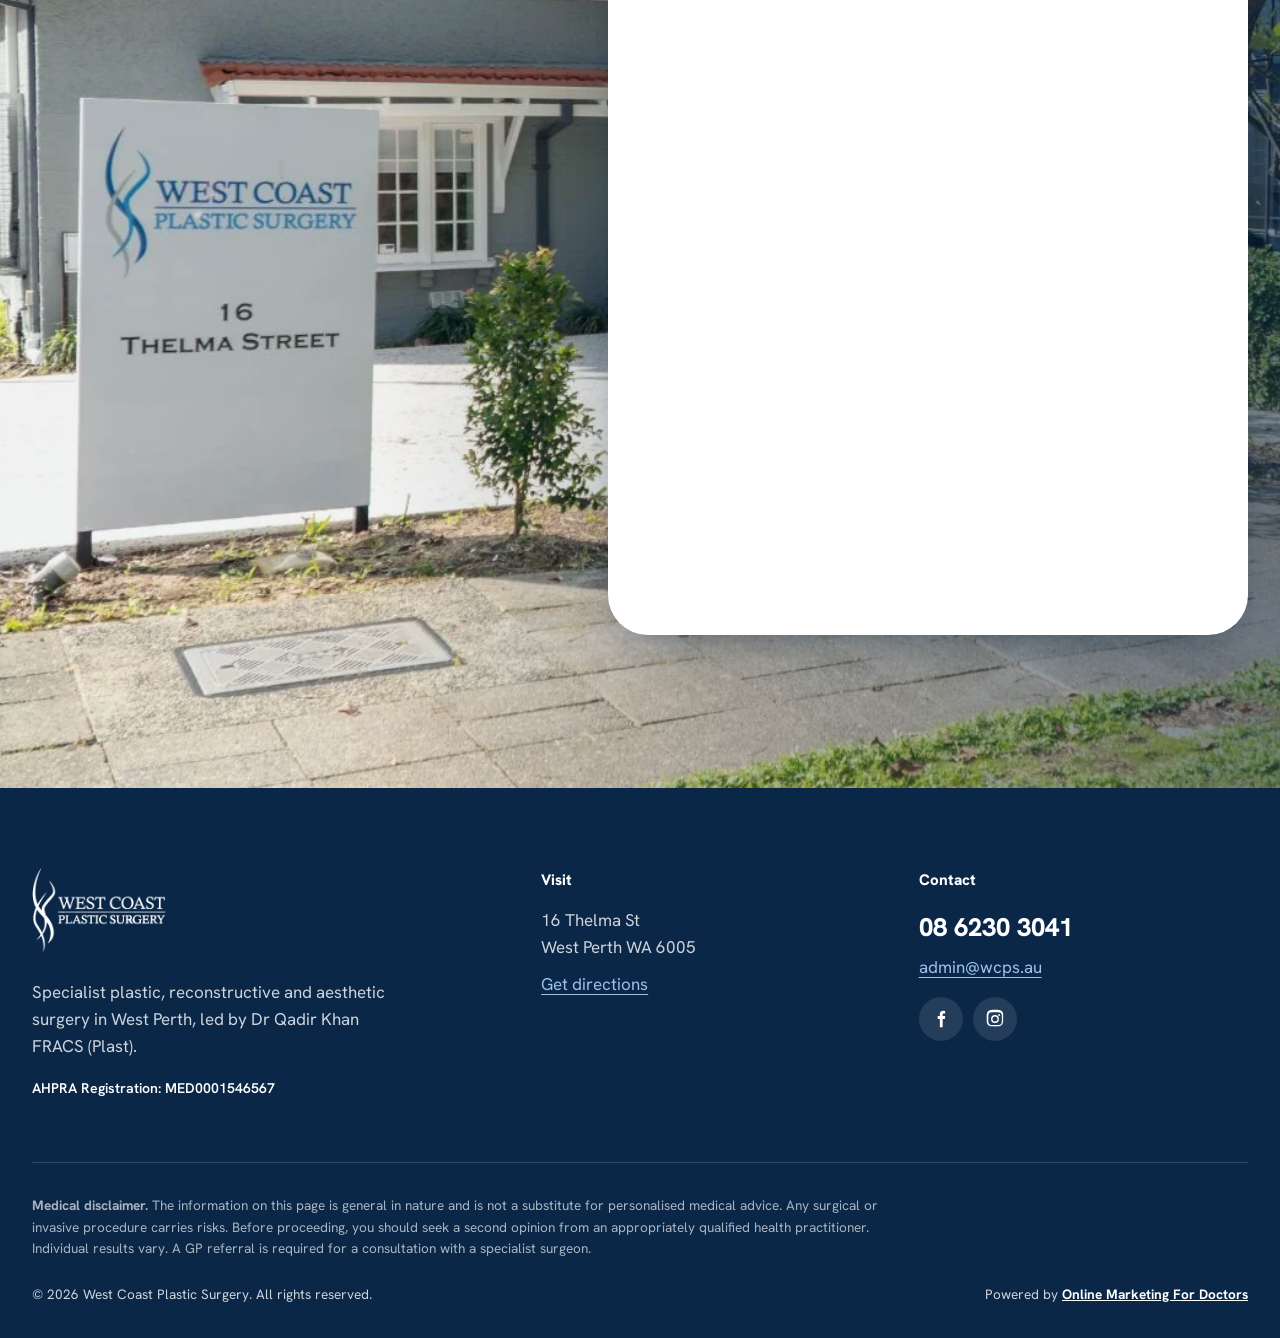
==== commit 29e4e576: "Real tummy tuck pricing, deposit and Medicare note, starting price in hero Co-Authored-By: Claude Op" ====
--- a/tummy-tuck/index.html
+++ b/tummy-tuck/index.html
@@ -18,7 +18,7 @@
 <link rel="preconnect" href="https://fonts.gstatic.com" crossorigin>
 <link href="https://fonts.googleapis.com/css2?family=Bodoni+Moda:ital,opsz,wght@0,6..96,400..700;1,6..96,400..600&family=Hanken+Grotesk:wght@400;500;600;700;800&display=swap" rel="stylesheet">
 <link rel="preload" as="image" href="/tummy-tuck/assets/video/hero-poster.webp">
-<link rel="stylesheet" href="/tummy-tuck/assets/styles.css?v=17">
+<link rel="stylesheet" href="/tummy-tuck/assets/styles.css?v=18">
 </head>
 <body>
 <!-- Google Tag Manager (noscript) -->
@@ -74,6 +74,7 @@
     <div class="hero-copy">
       <p class="hero-kicker">Abdominoplasty in West Perth</p>
       <h1 id="hero-title" class="display">A firmer, flatter stomach, rebuilt from the muscle out</h1>
+      <p class="hero-price">Tummy tuck surgery from <strong>$11,000</strong> <span>(surgeon fee)</span></p>
       <p class="hero-sub">Tummy tuck surgery with Specialist Plastic Surgeon Dr Qadir Khan, planned around your body, your history and your goals.</p>
       <ul class="hero-points">
         <li>Specialist Plastic Surgeon, FRACS (Plast)</li>
@@ -374,12 +375,14 @@
       <h2 id="price-title" class="display">Tummy tuck pricing</h2>
       <p>Every quote is written for you after your first consultation, so you know exactly what is included before you commit.</p>
       <dl class="price-rows">
-        <div><dt>Initial consultation with Dr Khan</dt><dd>$XXX</dd></div>
-        <div><dt>Mini tummy tuck</dt><dd>From $XX,XXX</dd></div>
-        <div><dt>Full abdominoplasty</dt><dd>From $XX,XXX</dd></div>
-        <div><dt>Extended abdominoplasty</dt><dd>From $XX,XXX</dd></div>
+        <div><dt>Initial consultation with Dr Khan</dt><dd>$350*</dd></div>
+        <div><dt>Mini abdominoplasty</dt><dd>From $11,000</dd></div>
+        <div><dt>Abdominoplasty</dt><dd>From $13,400</dd></div>
+        <div><dt>Extended abdominoplasty</dt><dd>From $15,400</dd></div>
+        <div><dt>Fleur-de-lis abdominoplasty</dt><dd>From $16,400</dd></div>
       </dl>
-      <p class="fine-print">Placeholder figures. Quotes cover surgeon, anaesthetist and hospital fees, compression garment and follow-up reviews. A Medicare item number may apply where there is a documented medical need, such as significant muscle separation.</p>
+      <p class="fine-print">Surgical prices shown are Dr Khan’s surgeon fee only. Your full quote, including any other fees, will be calculated and discussed with you during your consultation with Dr Khan.</p>
+      <p class="fine-print">*A $150 deposit is required at the time of booking to secure the appointment. On the day of the consultation, we can process the Medicare claim on your behalf, with the current Medicare rebate being $88.40.</p>
       <a class="btn btn-solid" href="#book">Request your quote</a>
     </div>
   </div>
--- a/tummy-tuck/assets/styles.css
+++ b/tummy-tuck/assets/styles.css
@@ -141,6 +141,13 @@
 .hero-grid { position: relative; display: grid; grid-template-columns: 1fr 1fr; gap: clamp(32px, 5vw, 80px); align-items: center; }
 .hero-kicker { font-weight: 700; color: var(--blue); margin-bottom: 18px; font-size: 1rem; }
 .hero h1 { font-size: clamp(2.5rem, 4.6vw, 4.1rem); line-height: 1; }
+.hero-price {
+  display: inline-flex; align-items: baseline; flex-wrap: wrap; gap: 6px; margin: 20px 0 0;
+  padding: 10px 18px; border-radius: 999px; background: var(--white); box-shadow: var(--shadow-soft);
+  font-weight: 600; font-size: 1.05rem;
+}
+.hero-price strong { font-family: var(--serif); font-weight: 600; font-size: 1.45rem; color: var(--blue); line-height: 1; }
+.hero-price span { font-size: .85rem; font-weight: 500; color: var(--muted); }
 .hero-sub { font-size: 1.15rem; color: var(--muted); margin: 20px 0 24px; max-width: 46ch; }
 .hero-points { list-style: none; display: grid; gap: 10px; margin-bottom: 30px; }
 .hero-points li { position: relative; padding-left: 36px; font-weight: 600; }
@@ -209,6 +216,7 @@
 .is-loaded .hero-copy > :nth-child(3) { animation-delay: .16s; }
 .is-loaded .hero-copy > :nth-child(4) { animation-delay: .24s; }
 .is-loaded .hero-copy > :nth-child(5) { animation-delay: .32s; }
+.is-loaded .hero-copy > :nth-child(6) { animation-delay: .4s; }
 .is-loaded .hero-video-frame { animation: reveal-up 1.2s var(--ease) .1s forwards; }
 .is-loaded .hero .sat-hero-a { animation: pop .9s var(--ease) .55s forwards; }
 .is-loaded .hero .sat-hero-b { animation: pop .9s var(--ease) .7s forwards; }
@@ -396,6 +404,7 @@
 .price-rows { margin: 24px 0 0; }
 .price-rows div { display: flex; flex-wrap: wrap; align-items: baseline; justify-content: space-between; gap: 4px 16px; padding: 14px 0; border-bottom: 1px solid rgba(10, 39, 72, .12); }
 .price-rows dt { font-weight: 600; }
+.pricing-card .fine-print + .fine-print { margin-top: 10px; }
 .price-rows dd { margin: 0; font-family: var(--serif); font-size: 1.3rem; color: var(--blue); white-space: nowrap; }
 .pricing-card .btn { margin-top: 24px; }
 
@@ -680,6 +689,7 @@
   .hero-copy { display: contents; }
   .hero-kicker { order: 0; }
   .hero h1 { order: 1; }
+  .hero-price { order: 1; justify-self: start; }
   .hero-media { order: 2; height: 620px; max-width: 560px; width: 100%; margin: 36px auto 12px; }
   .hero-sub { order: 3; }
   .hero-points { order: 4; }
@@ -727,6 +737,9 @@
   .sat-hero-b { width: 42%; left: -2%; right: auto; bottom: 6%; }
   .hero-badge { width: 176px; top: 0; right: auto; left: -2%; padding: 12px; font-size: .78rem; }
   .hero-points li { font-weight: 500; }
+  .hero-price { padding: 8px 14px; font-size: .92rem; gap: 5px; margin-top: 16px; }
+  .hero-price strong { font-size: 1.22rem; }
+  .hero-price span { font-size: .78rem; }
   .intro-card { width: 230px; }
   .ba-track { grid-auto-columns: 100%; }
   .ba-nav { justify-content: flex-start; }
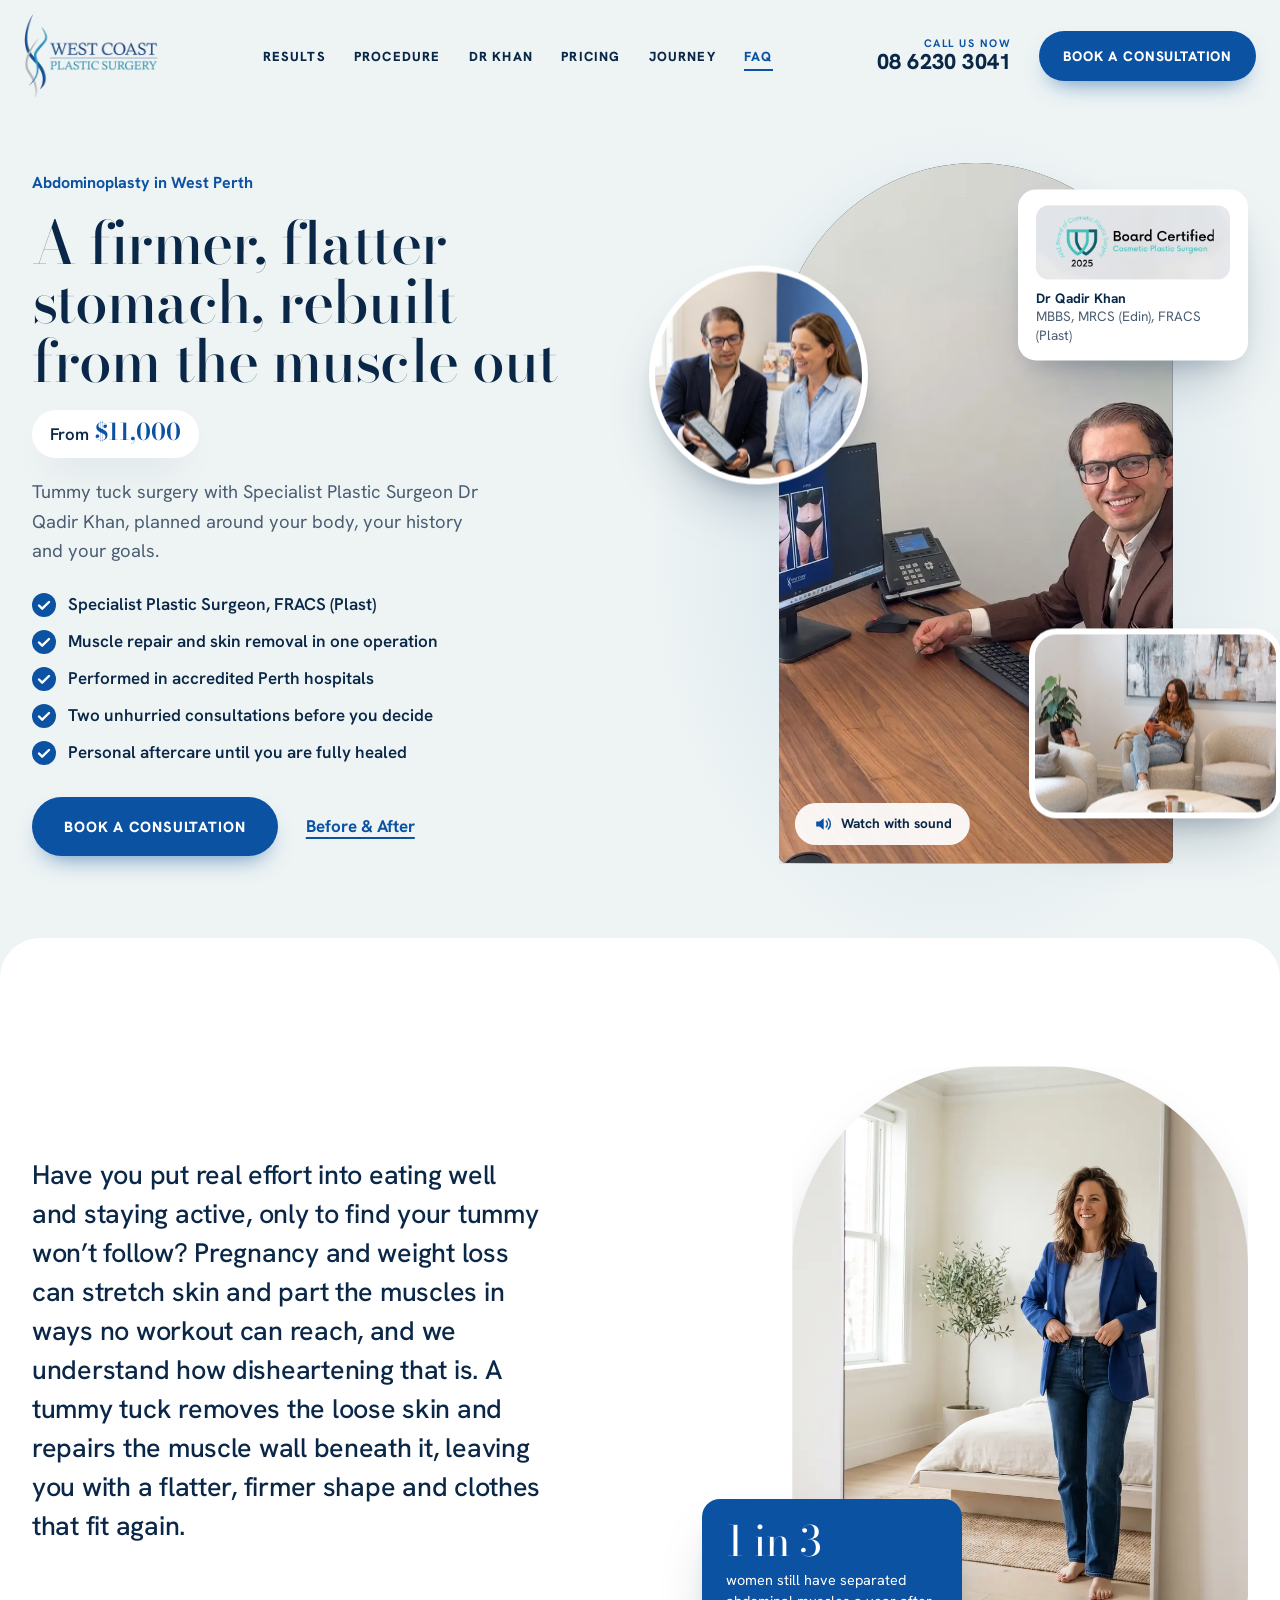
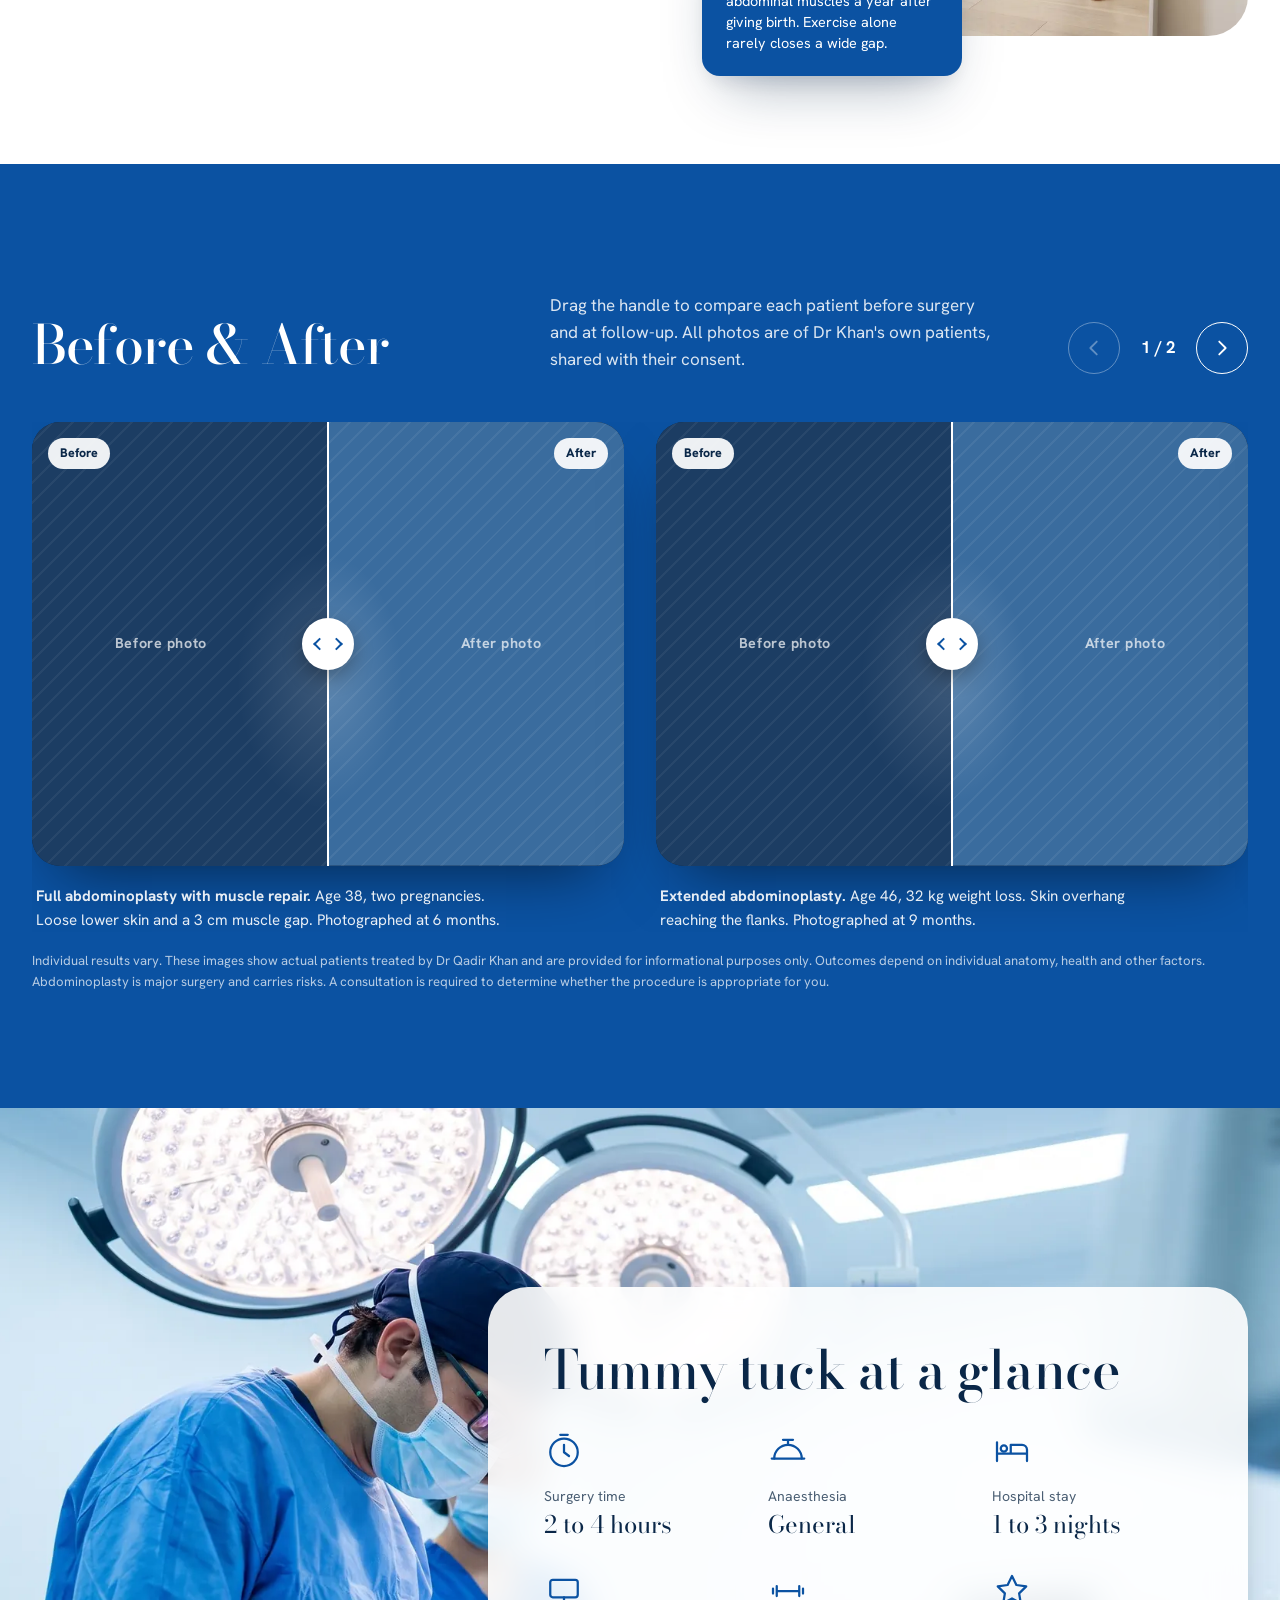
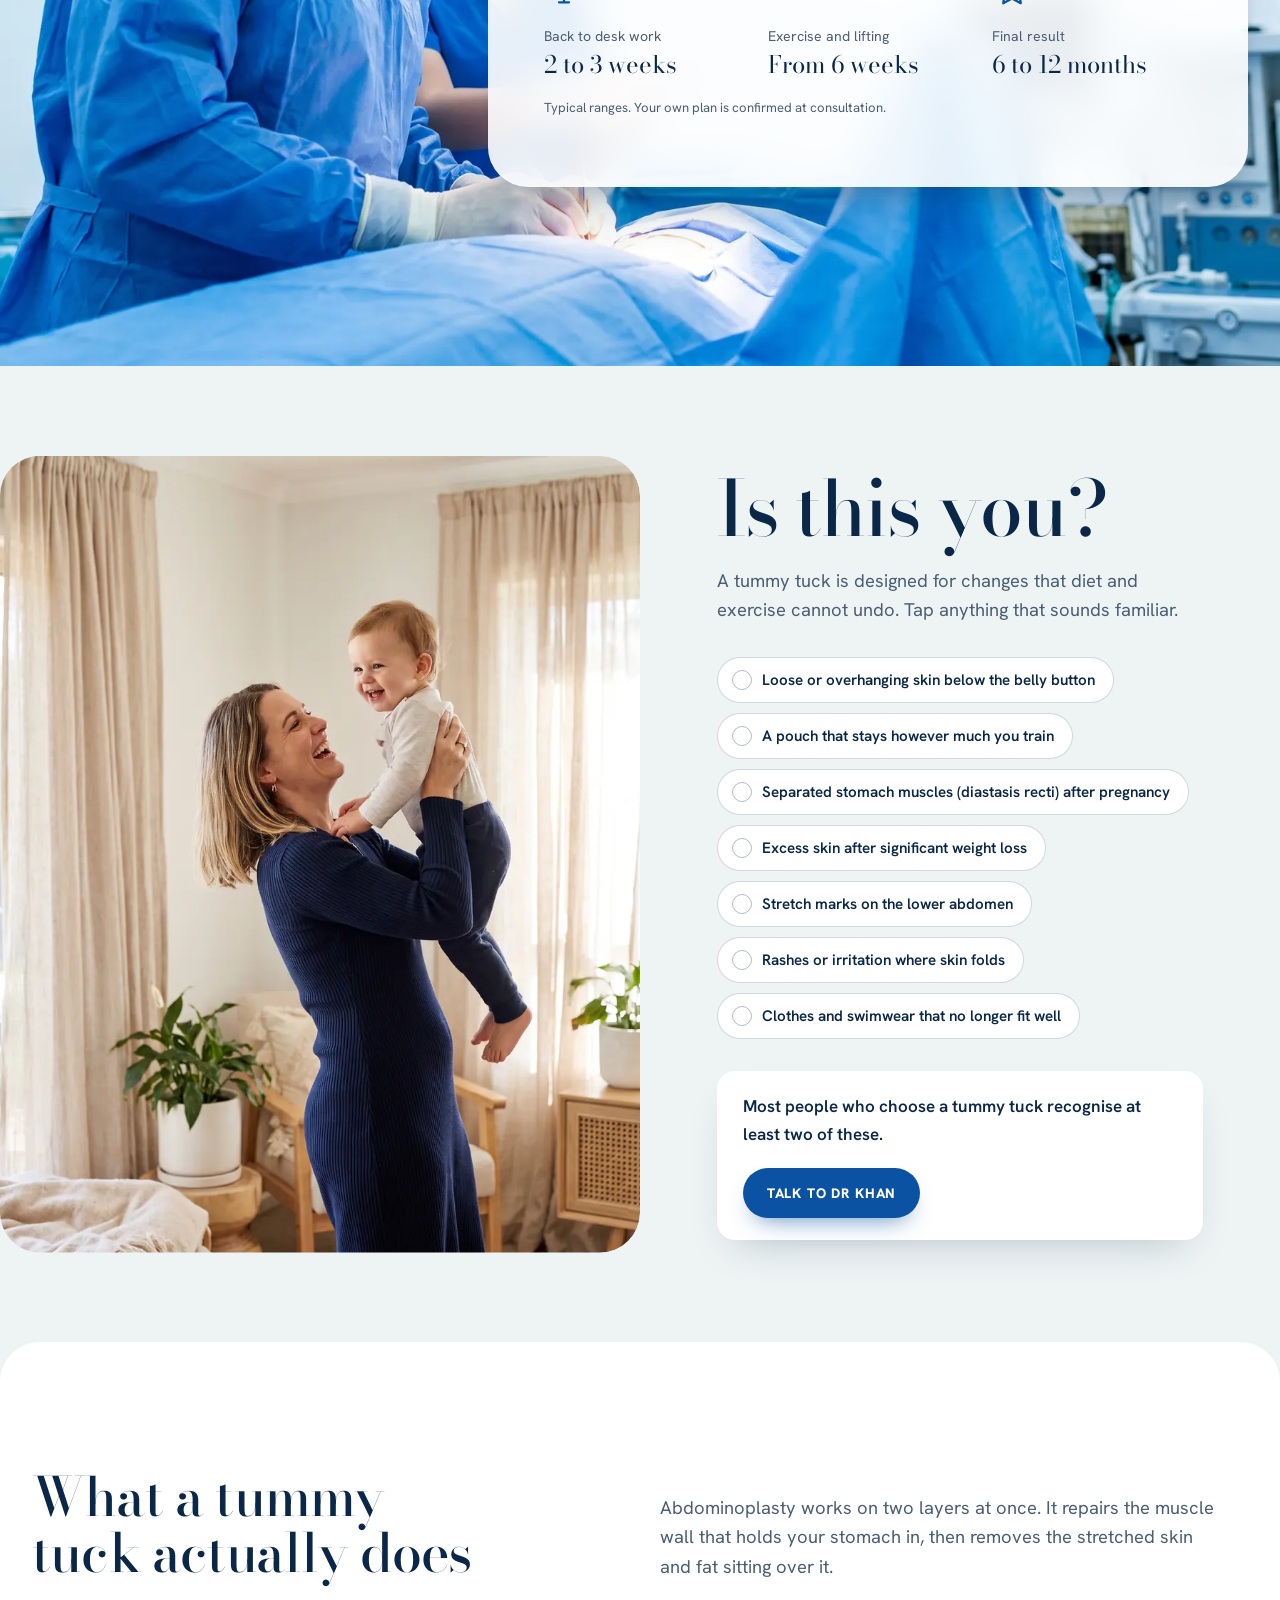
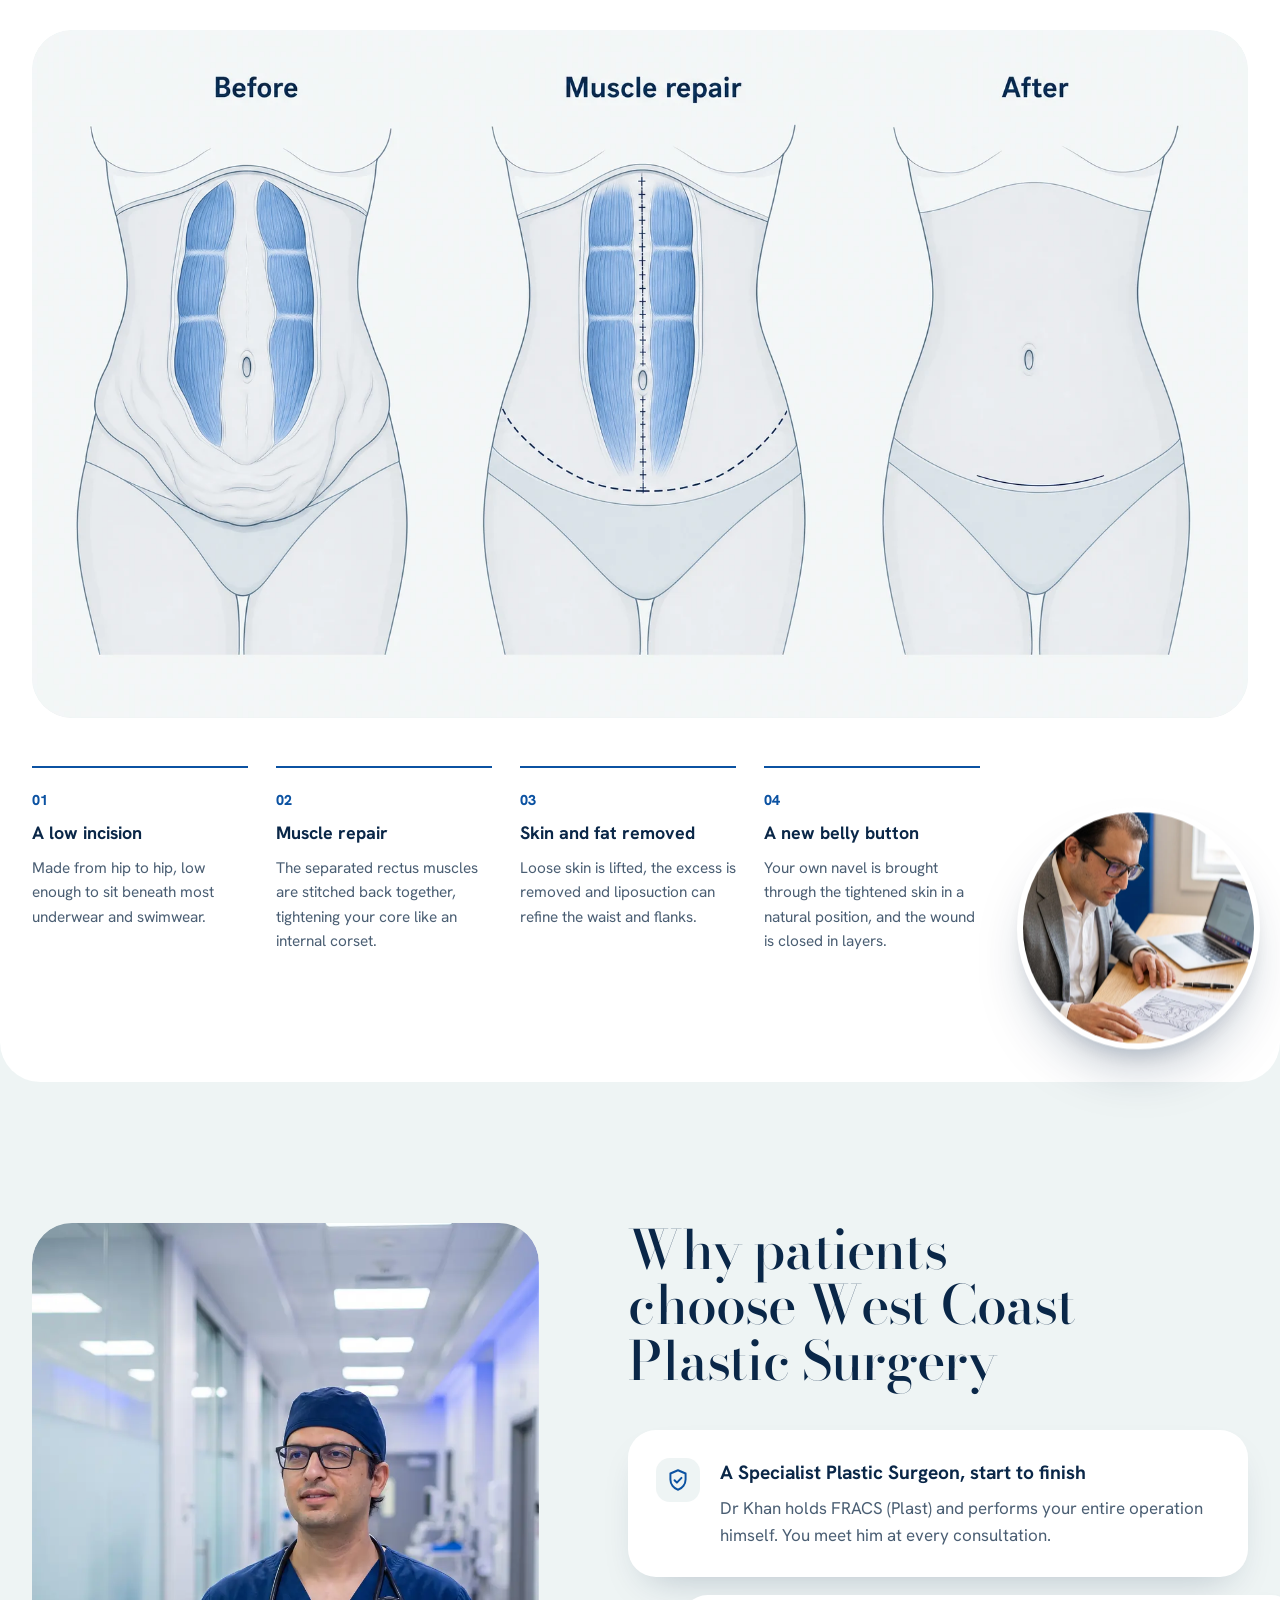
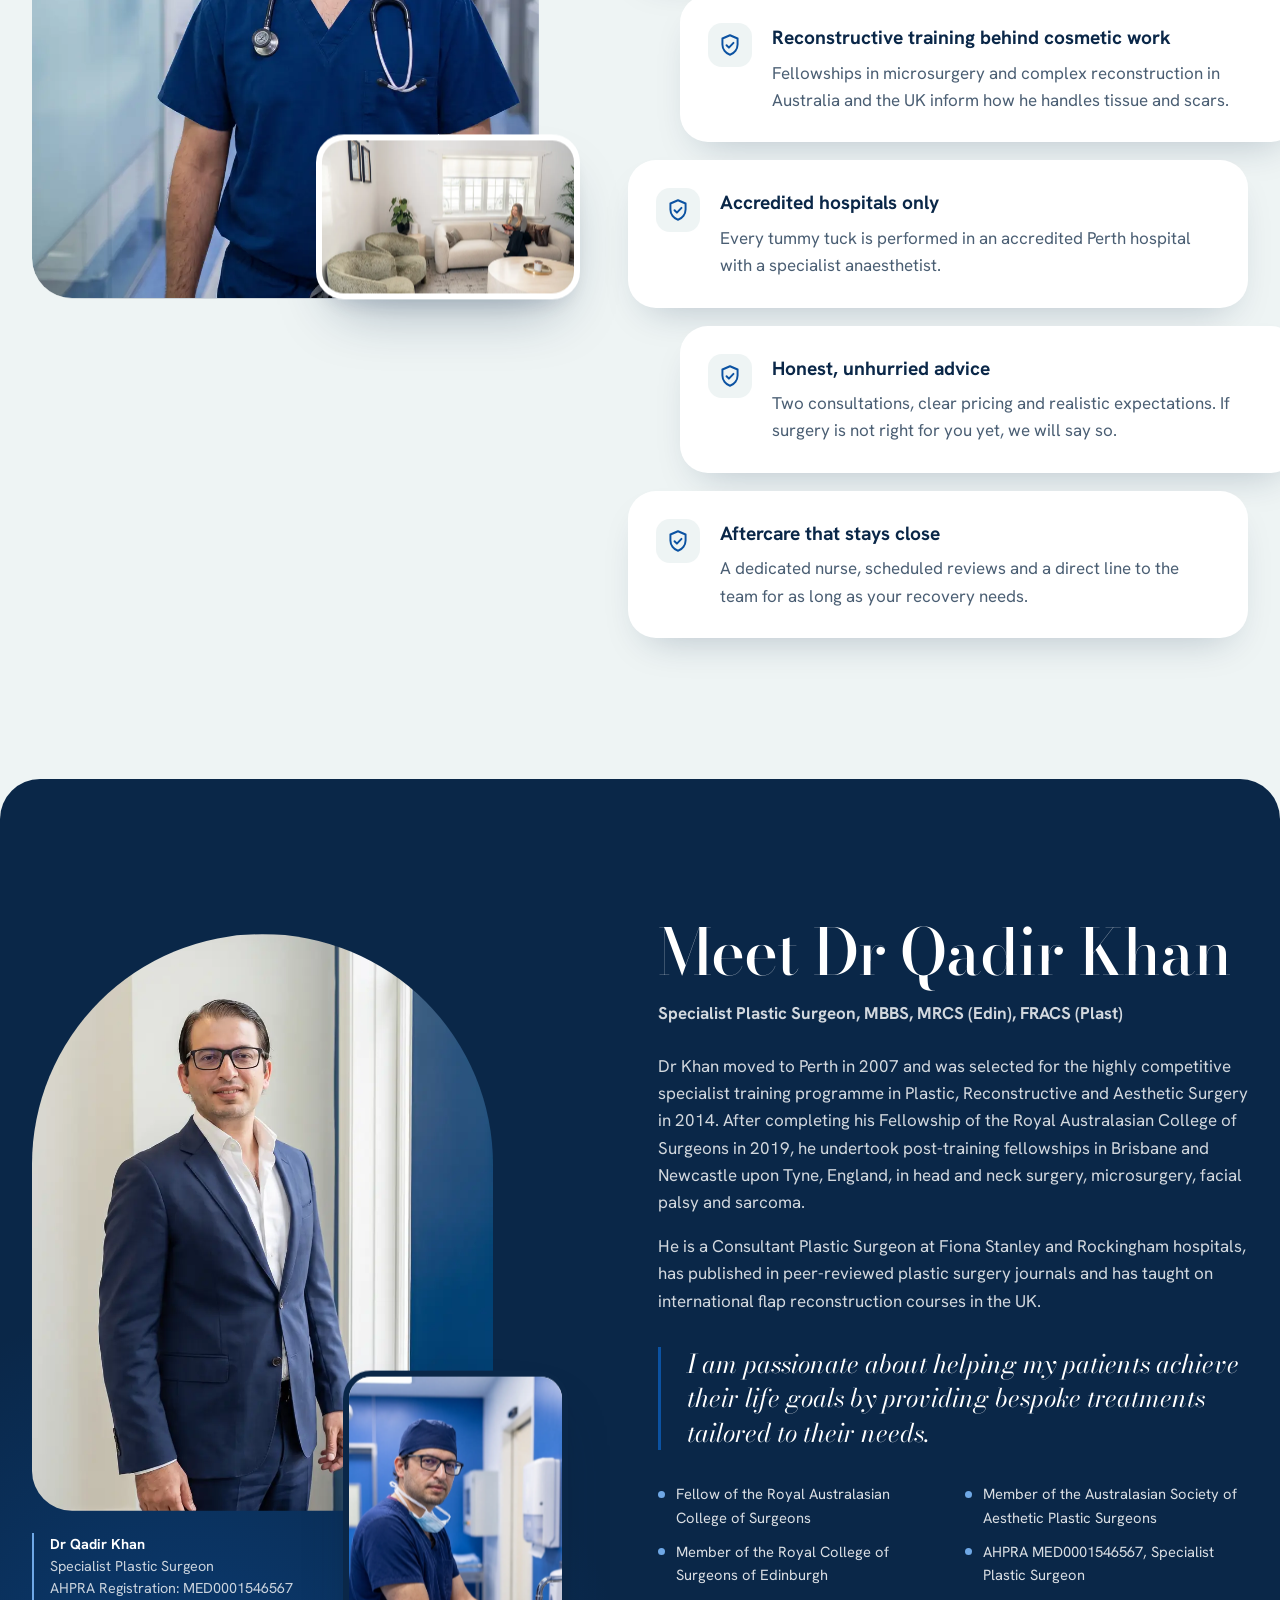
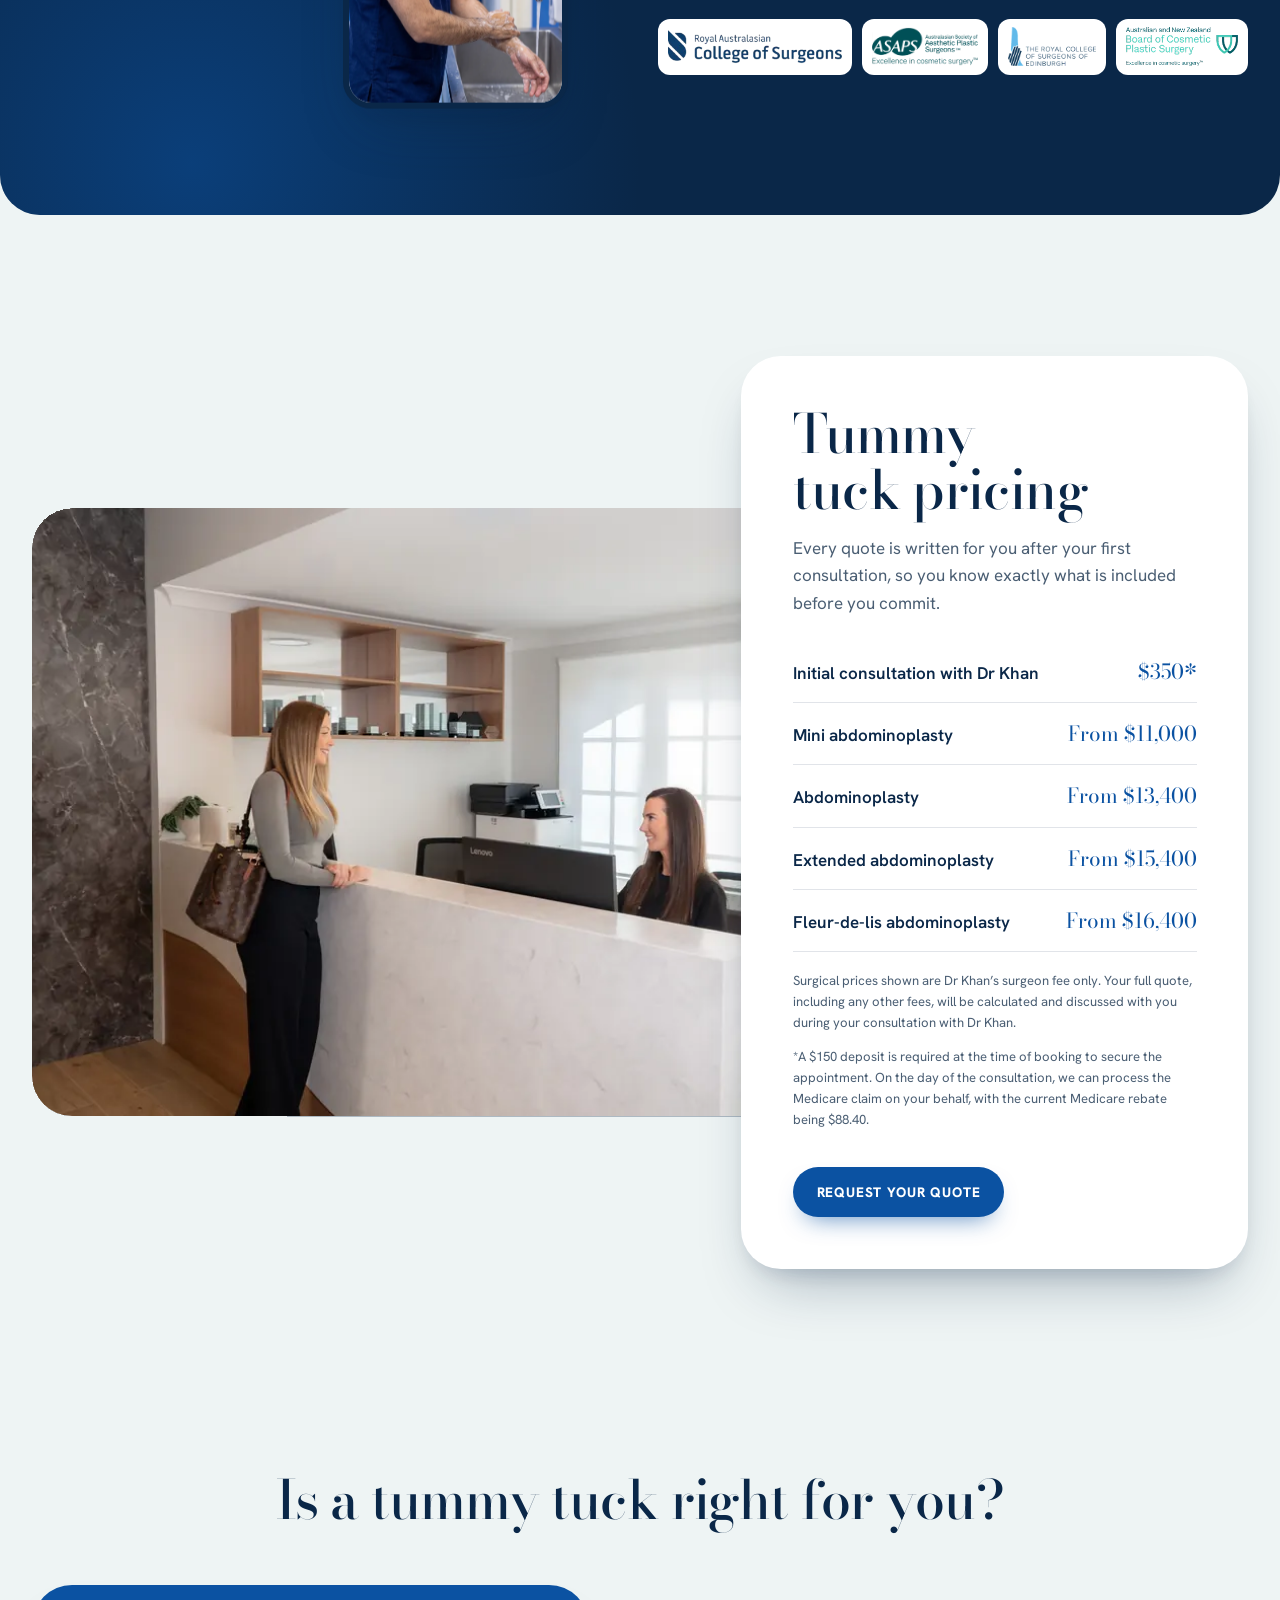
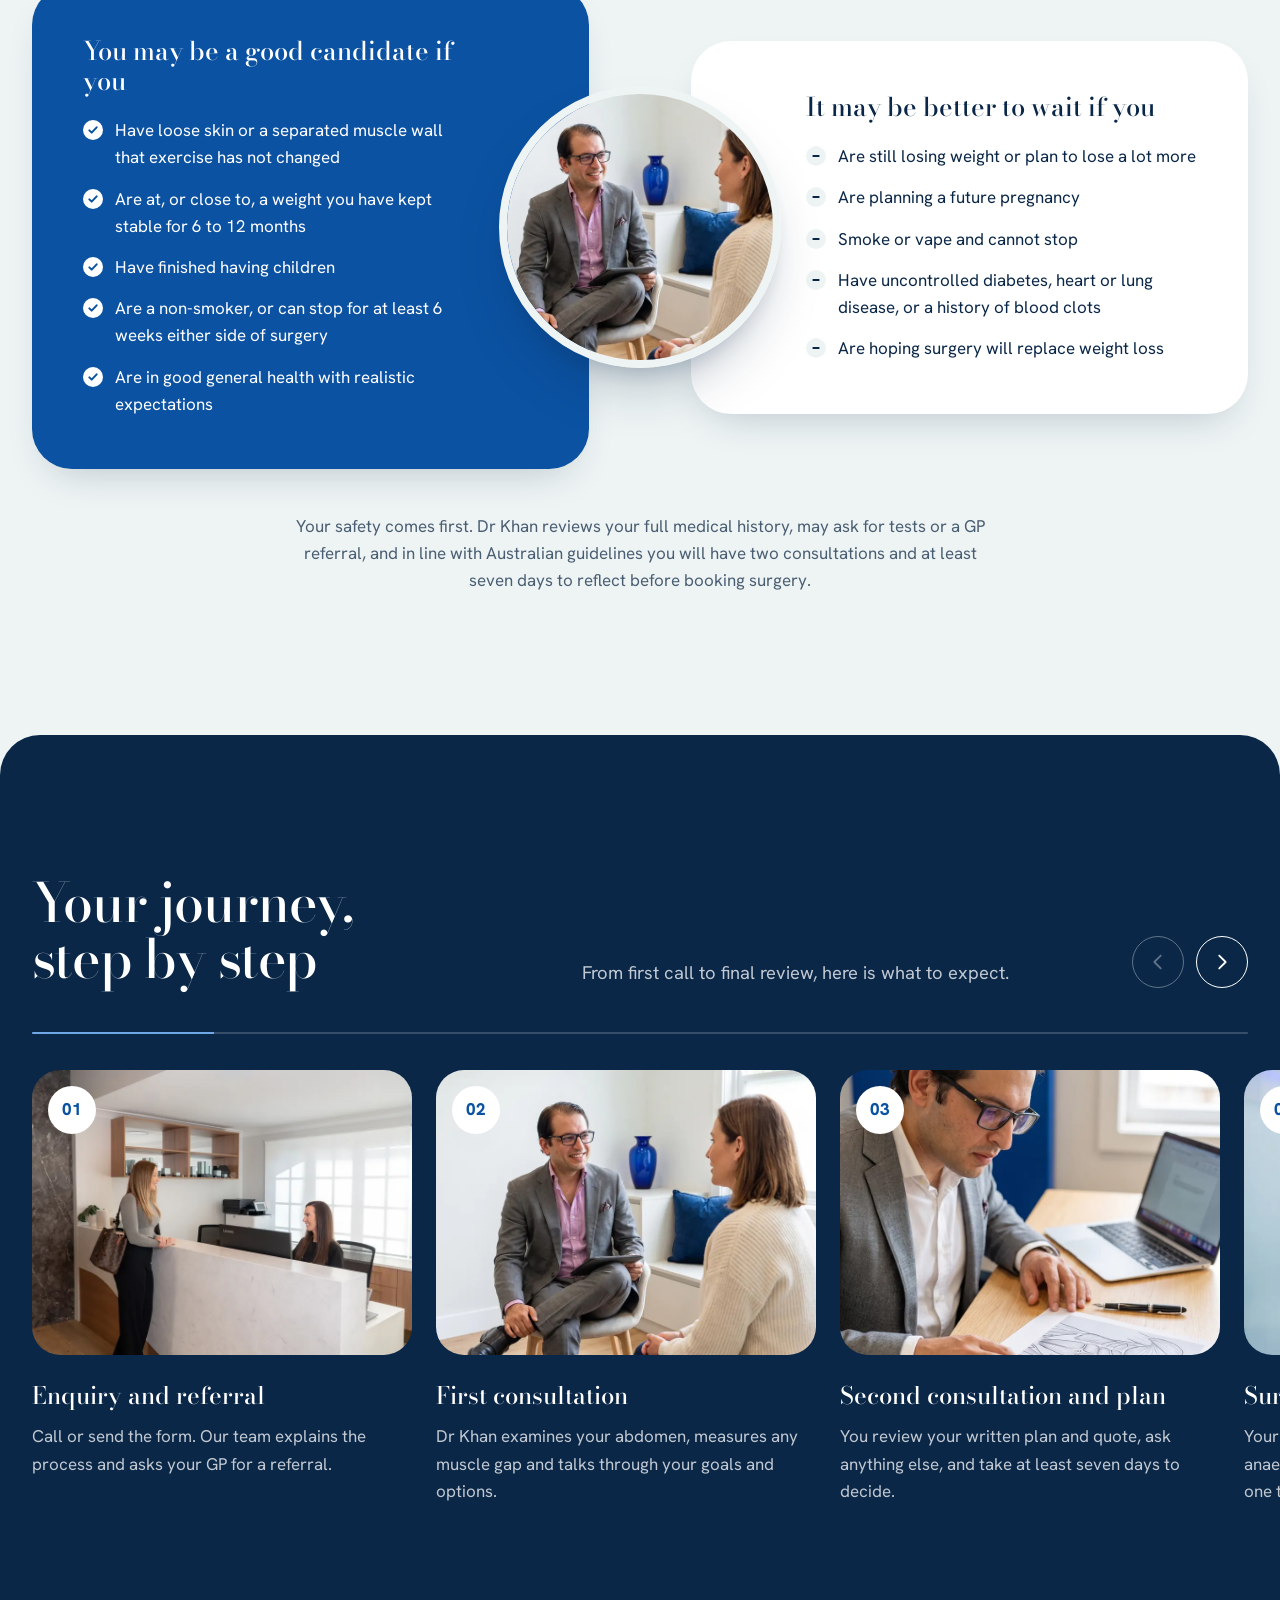
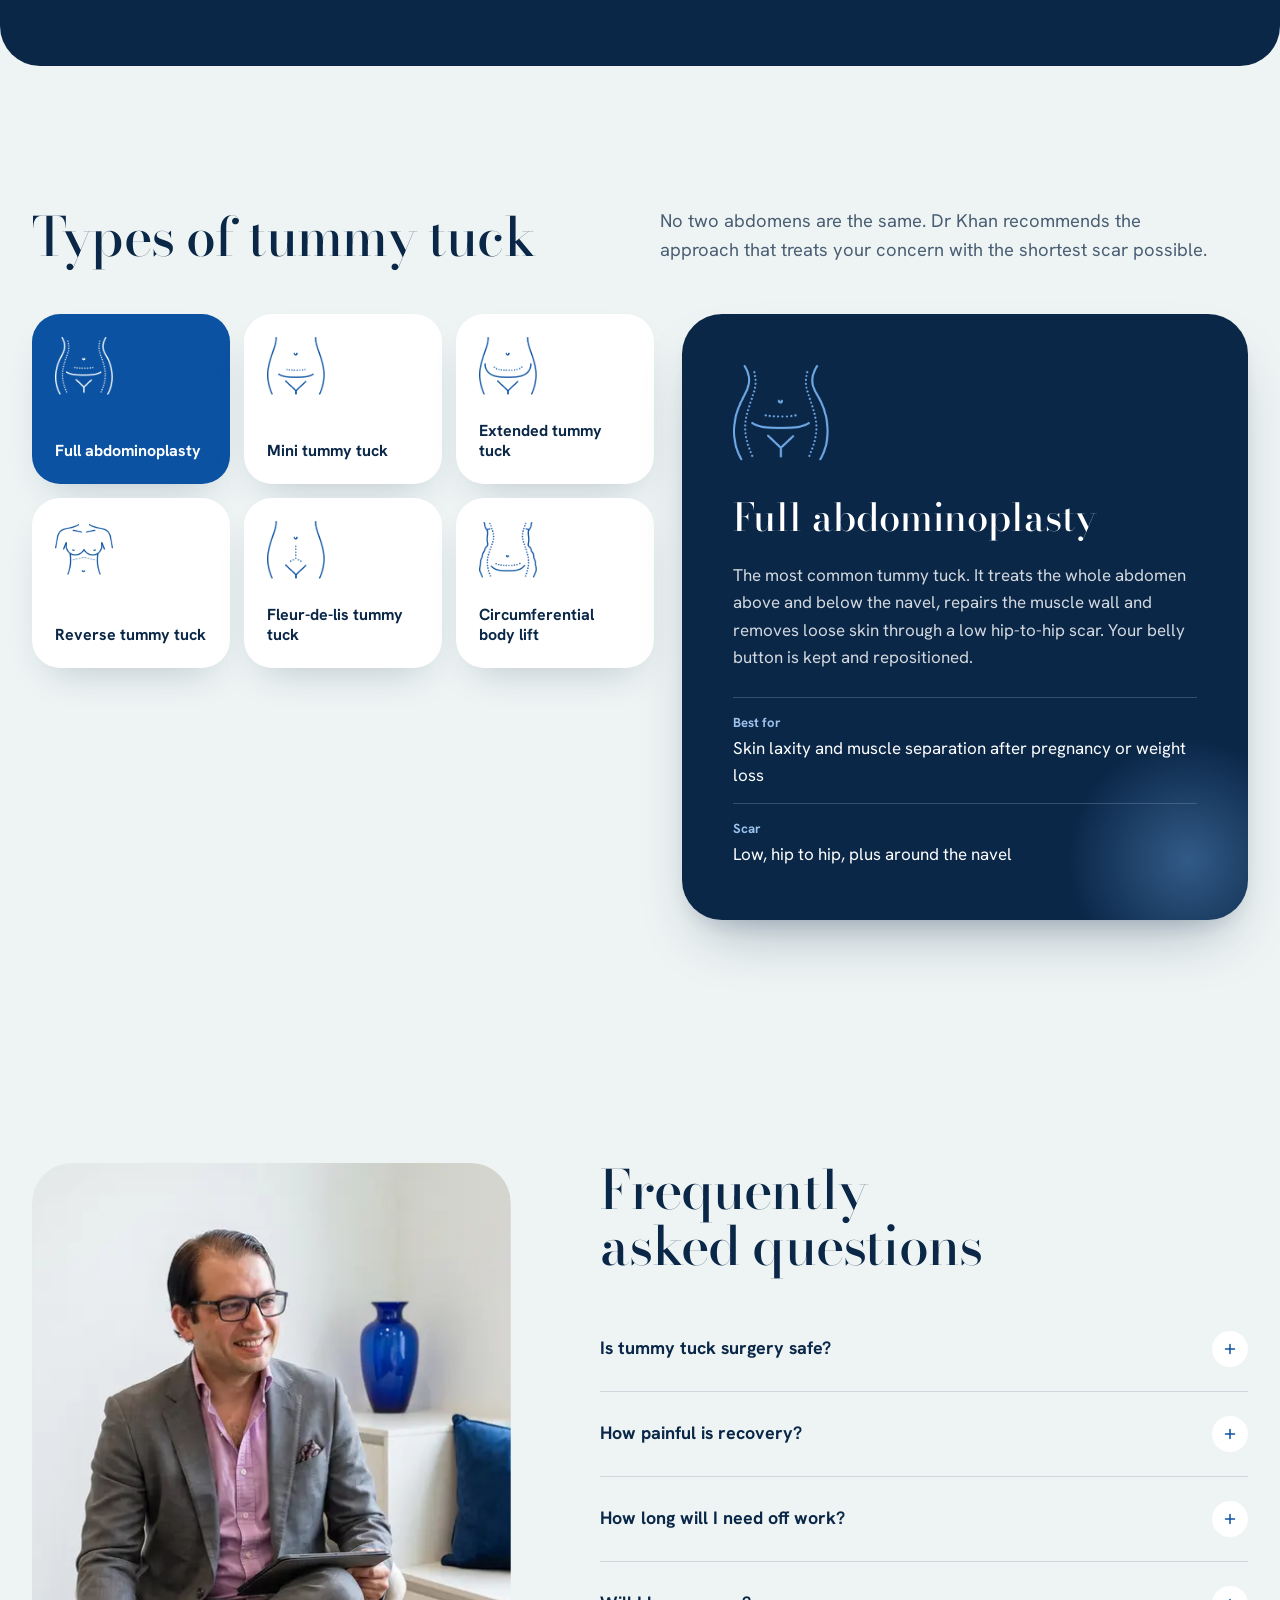
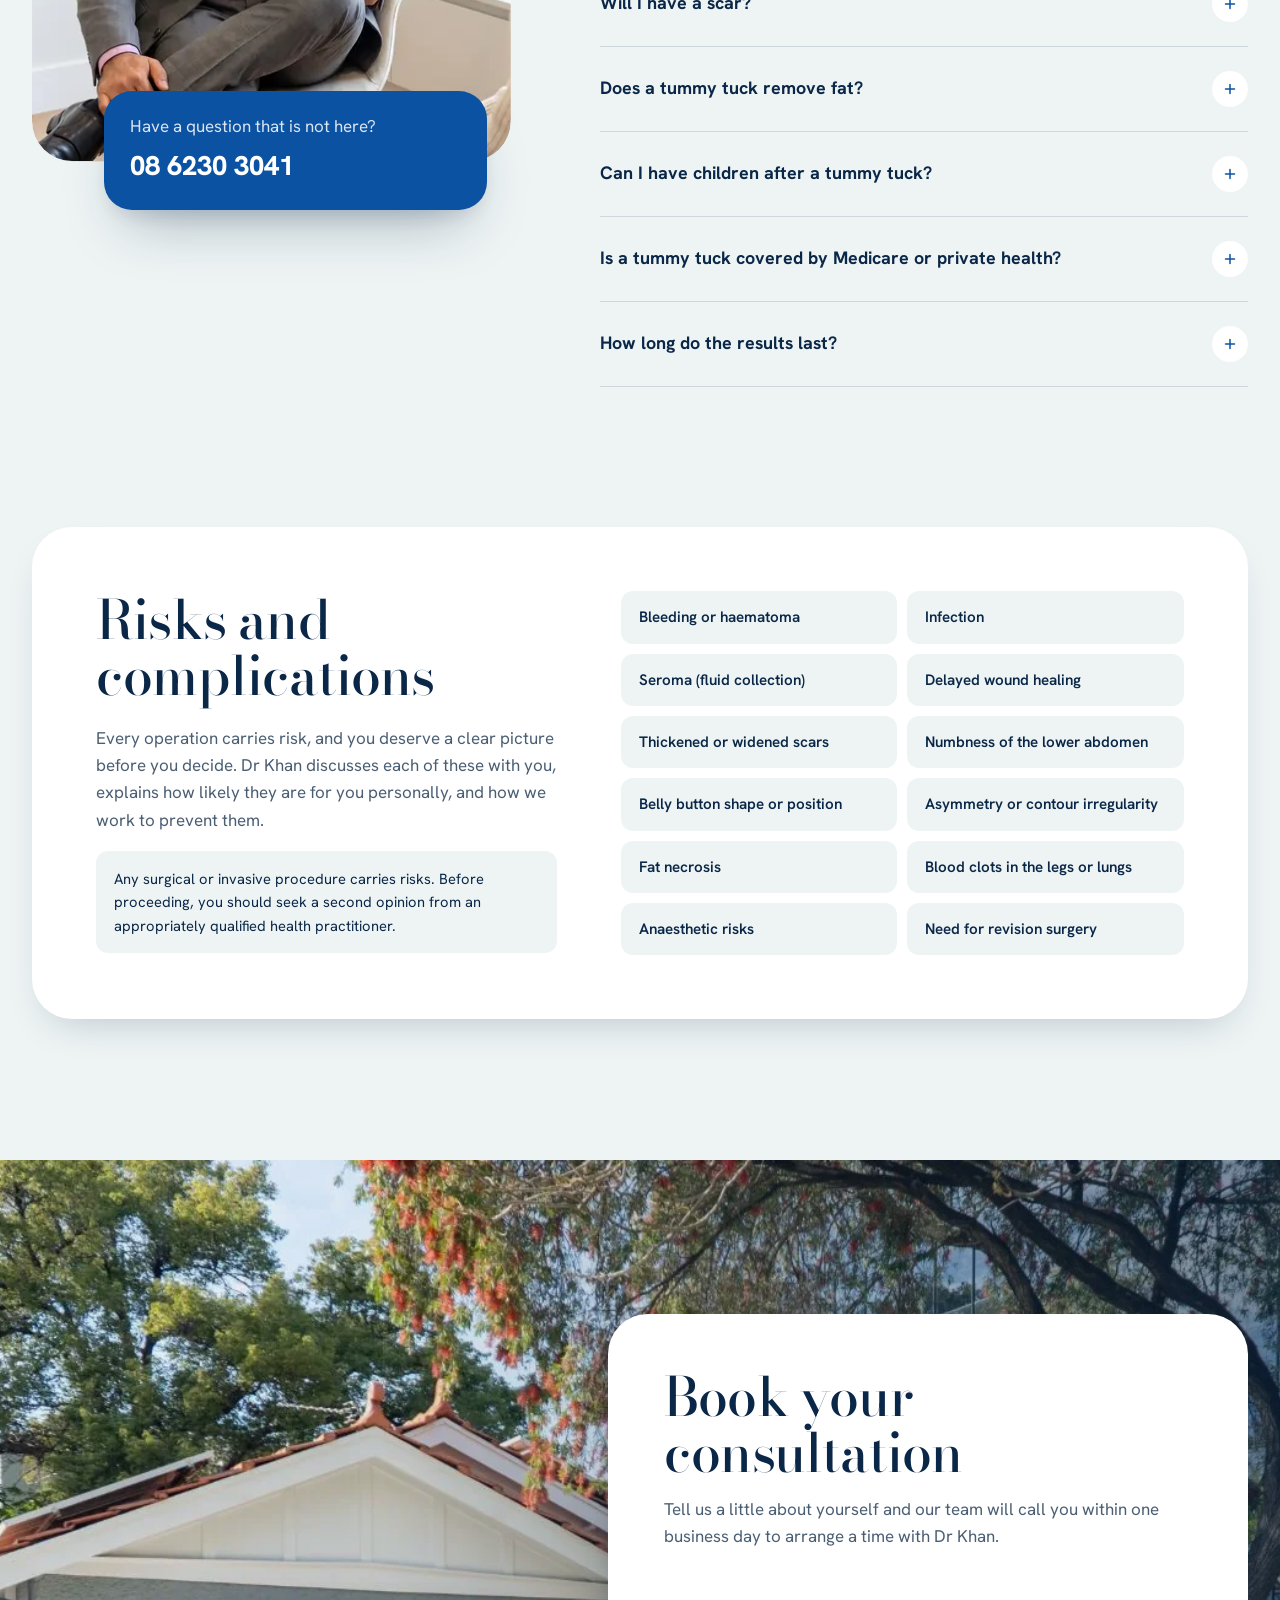
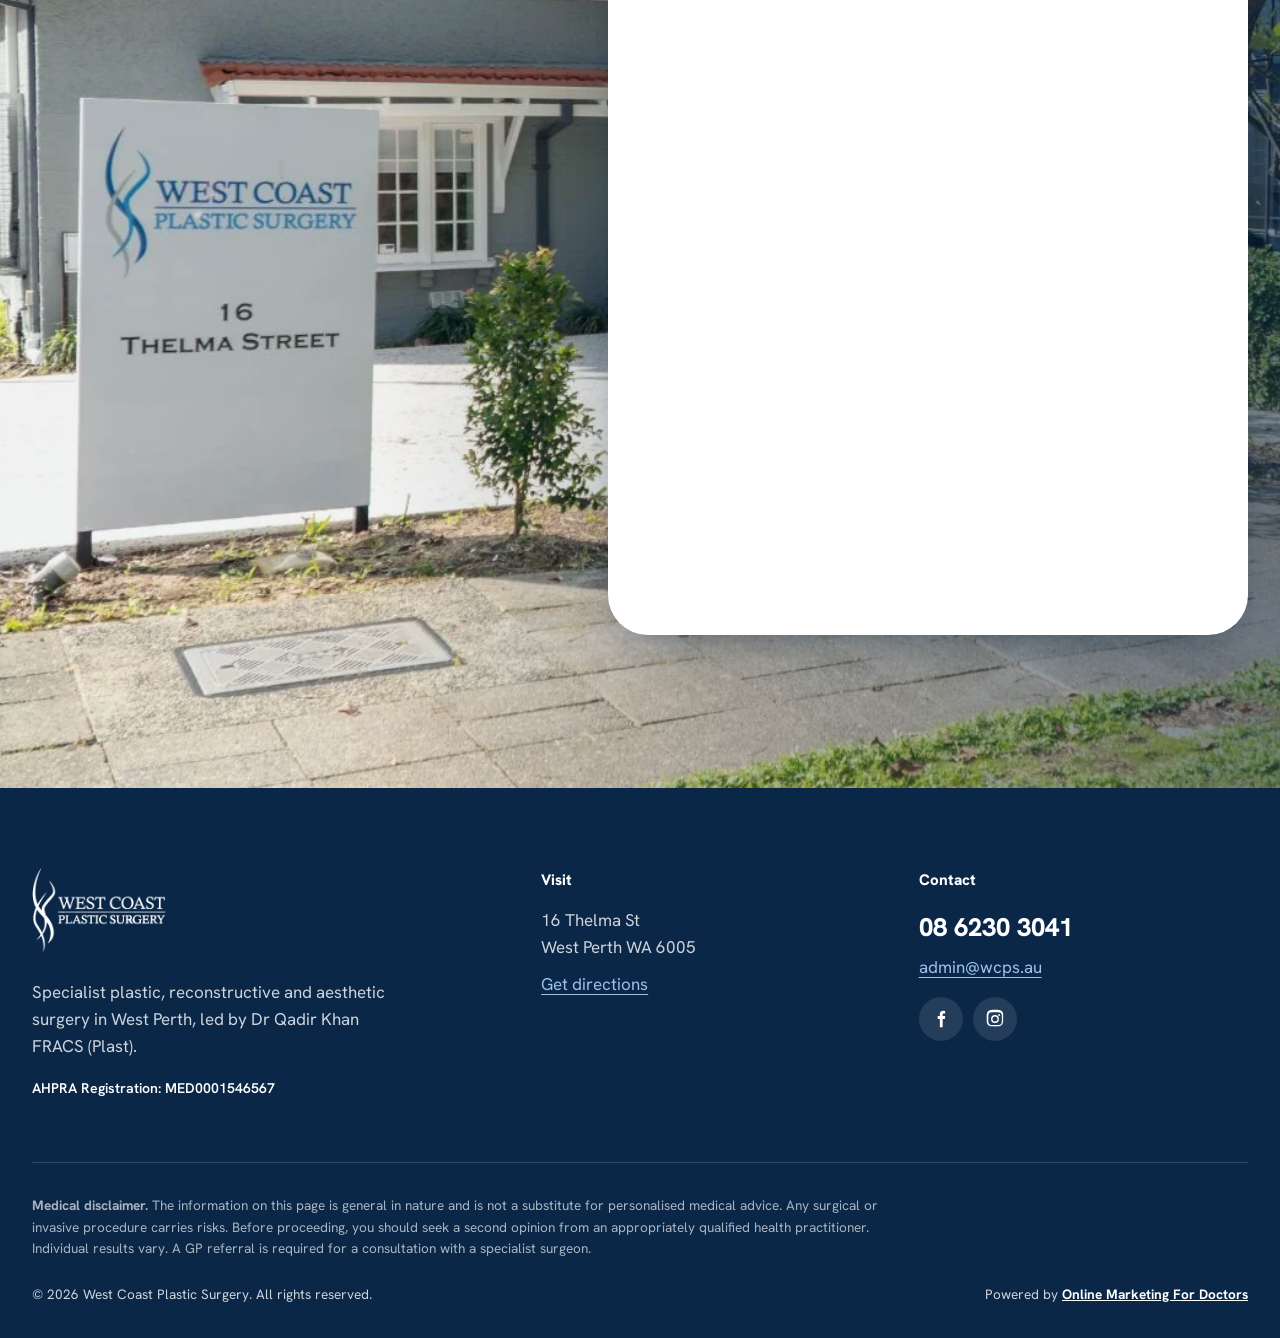
==== commit e2bb6b84: "Hero price: show only From $11,000 Co-Authored-By: Claude Opus 5.5 <noreply@anthropic.com> Claude-Se" ====
--- a/tummy-tuck/index.html
+++ b/tummy-tuck/index.html
@@ -74,7 +74,7 @@
     <div class="hero-copy">
       <p class="hero-kicker">Abdominoplasty in West Perth</p>
       <h1 id="hero-title" class="display">A firmer, flatter stomach, rebuilt from the muscle out</h1>
-      <p class="hero-price">Tummy tuck surgery from <strong>$11,000</strong> <span>(surgeon fee)</span></p>
+      <p class="hero-price">From <strong>$11,000</strong></p>
       <p class="hero-sub">Tummy tuck surgery with Specialist Plastic Surgeon Dr Qadir Khan, planned around your body, your history and your goals.</p>
       <ul class="hero-points">
         <li>Specialist Plastic Surgeon, FRACS (Plast)</li>
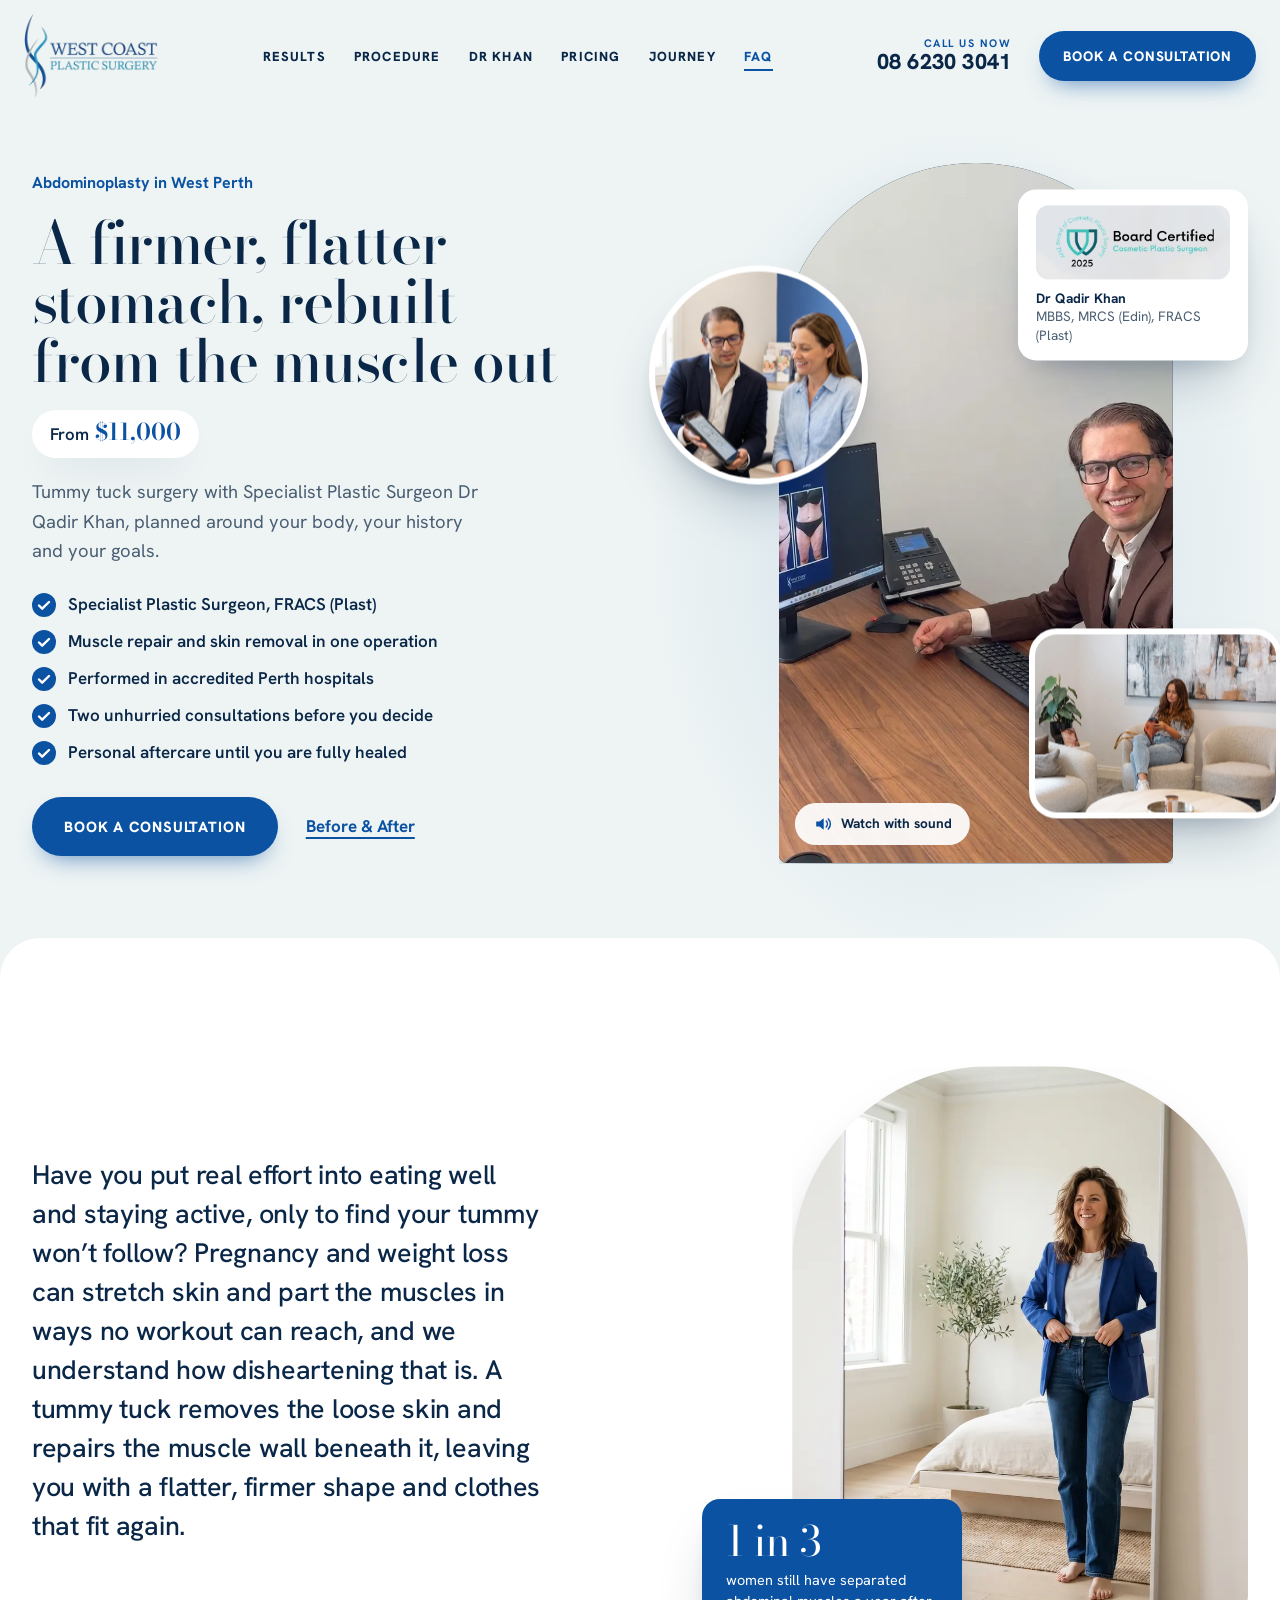
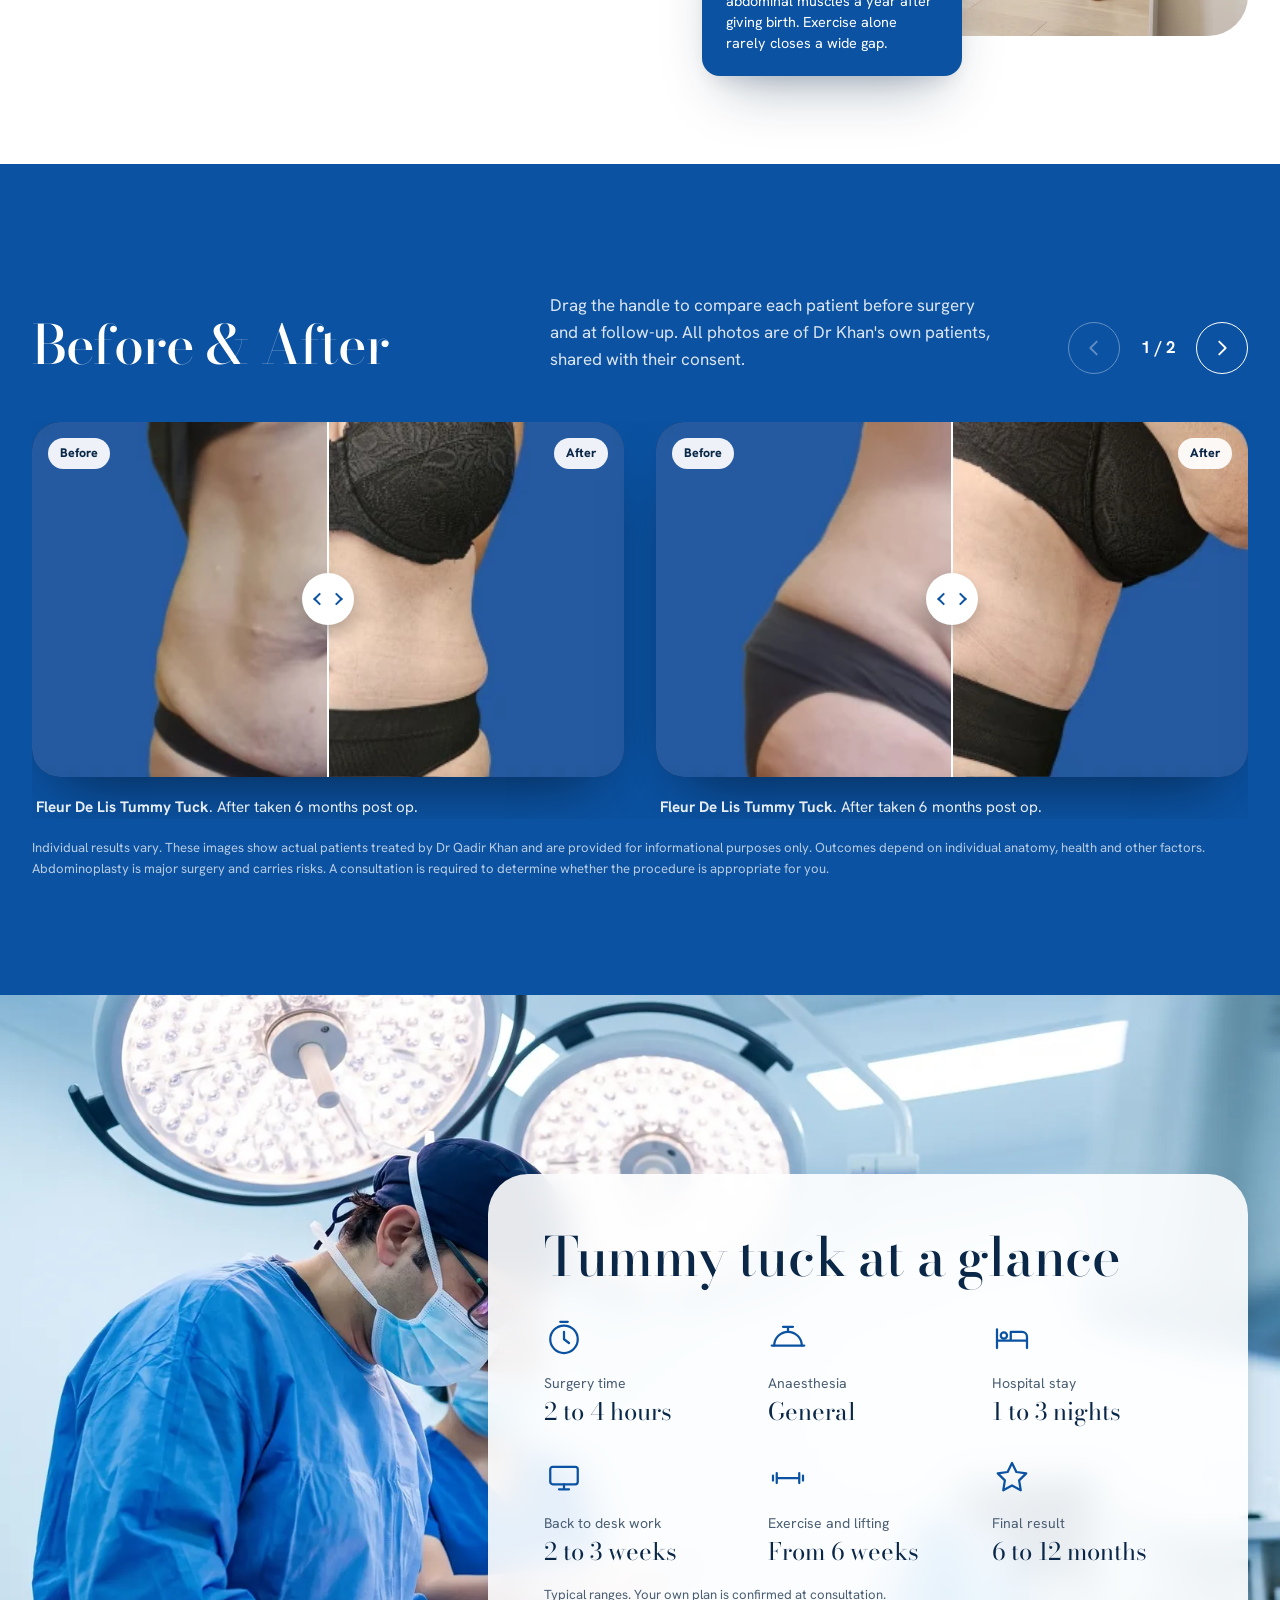
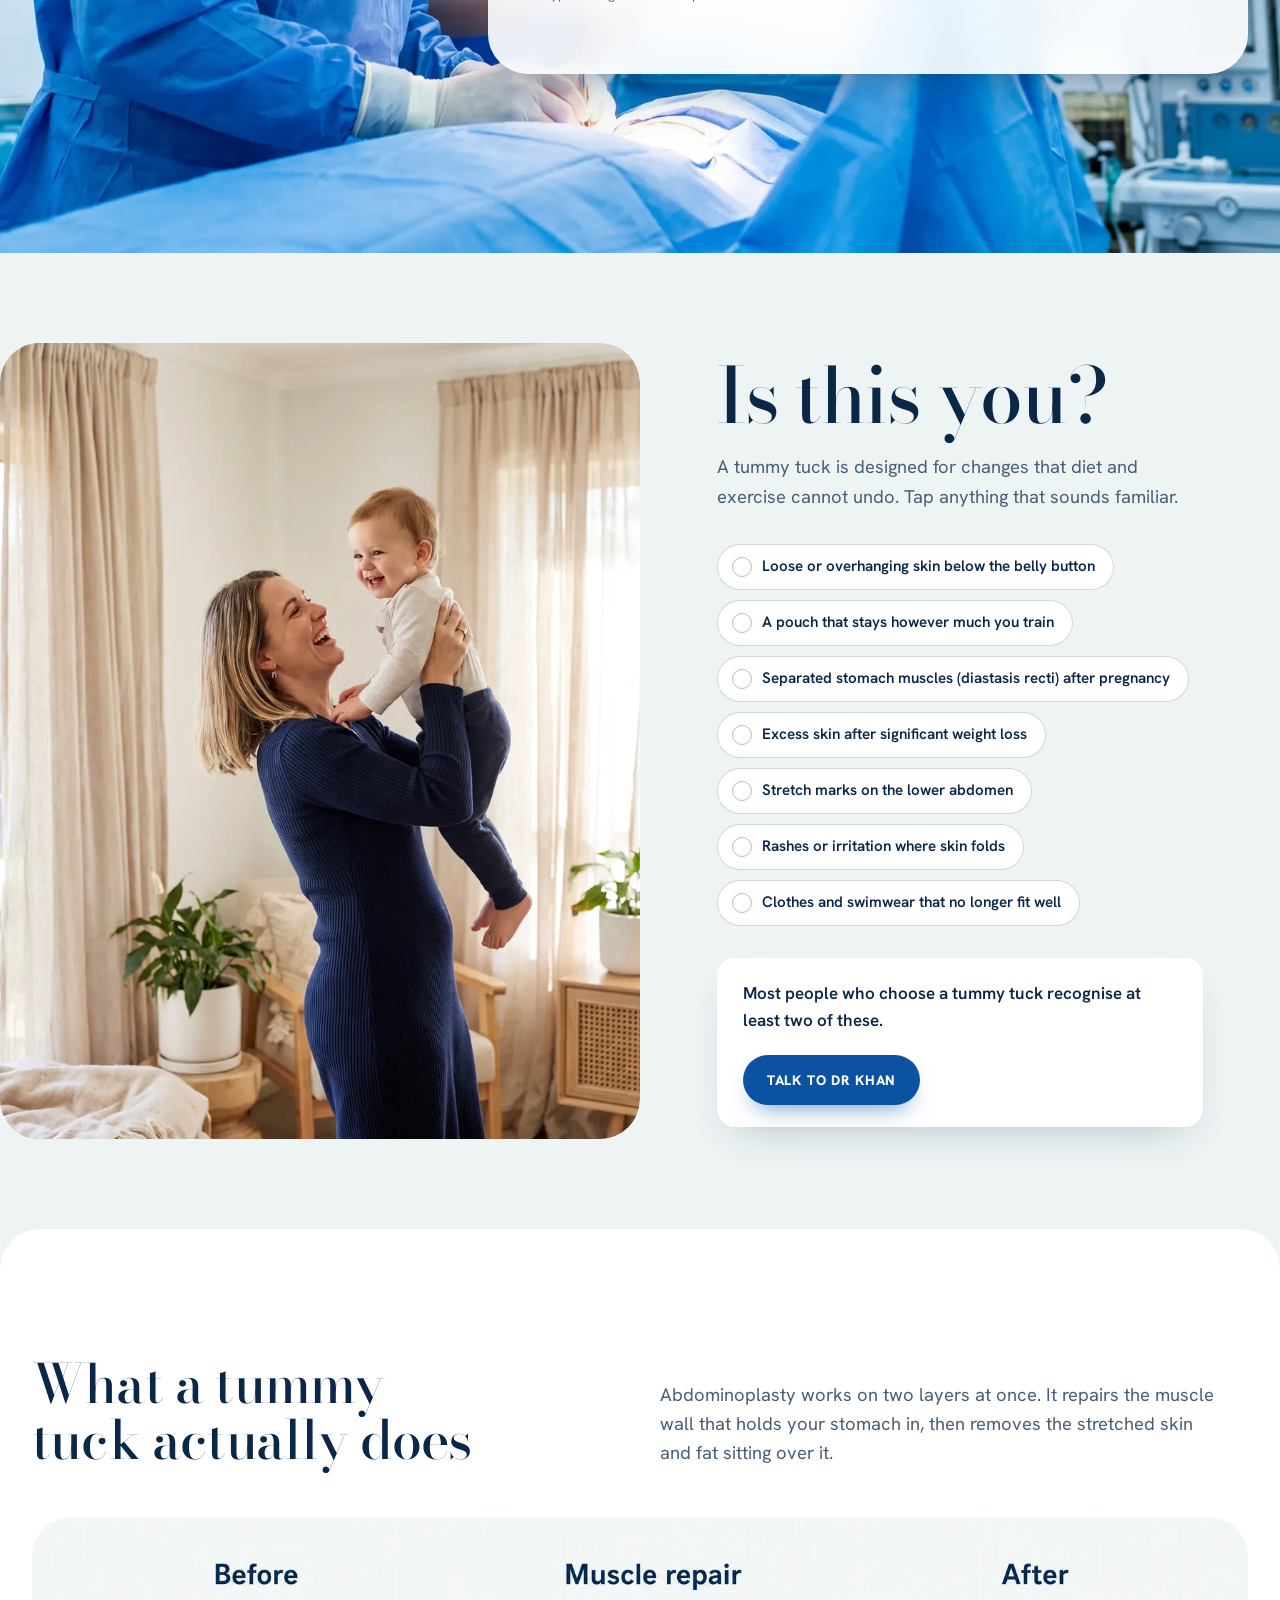
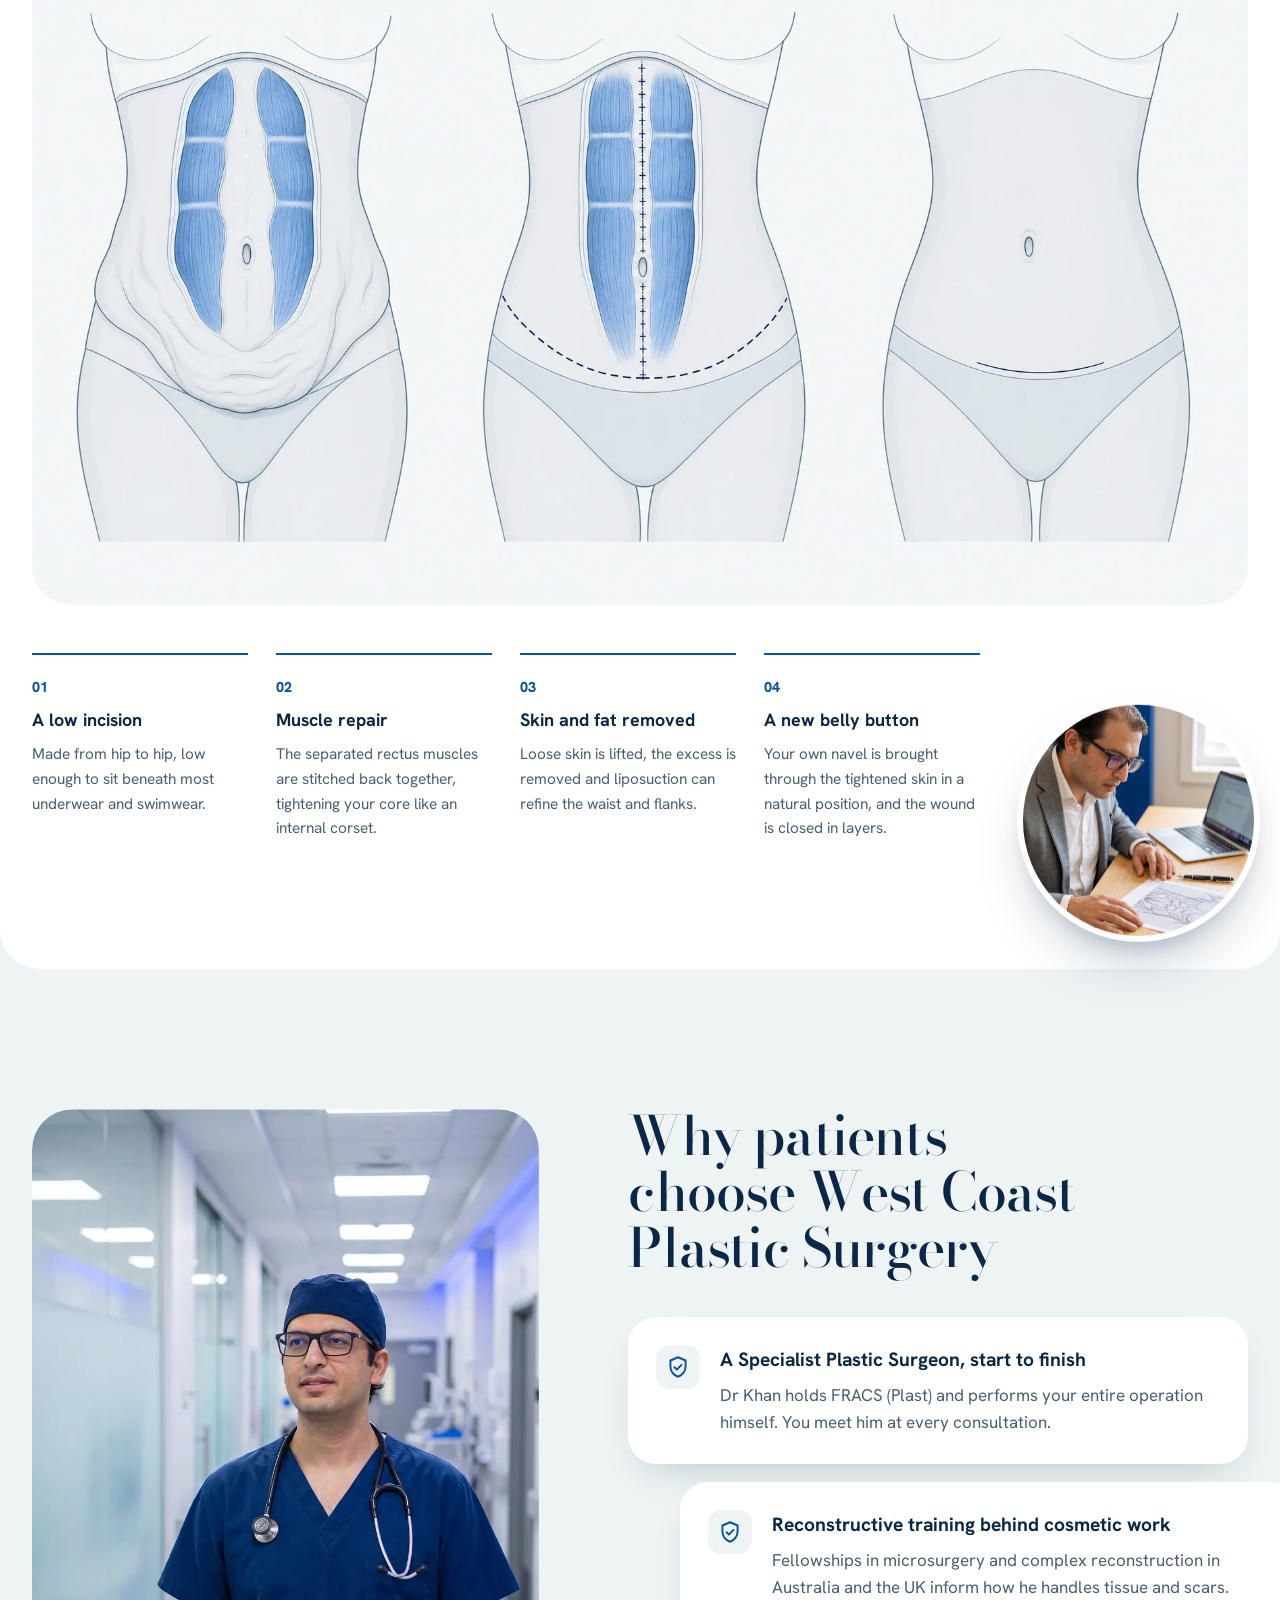
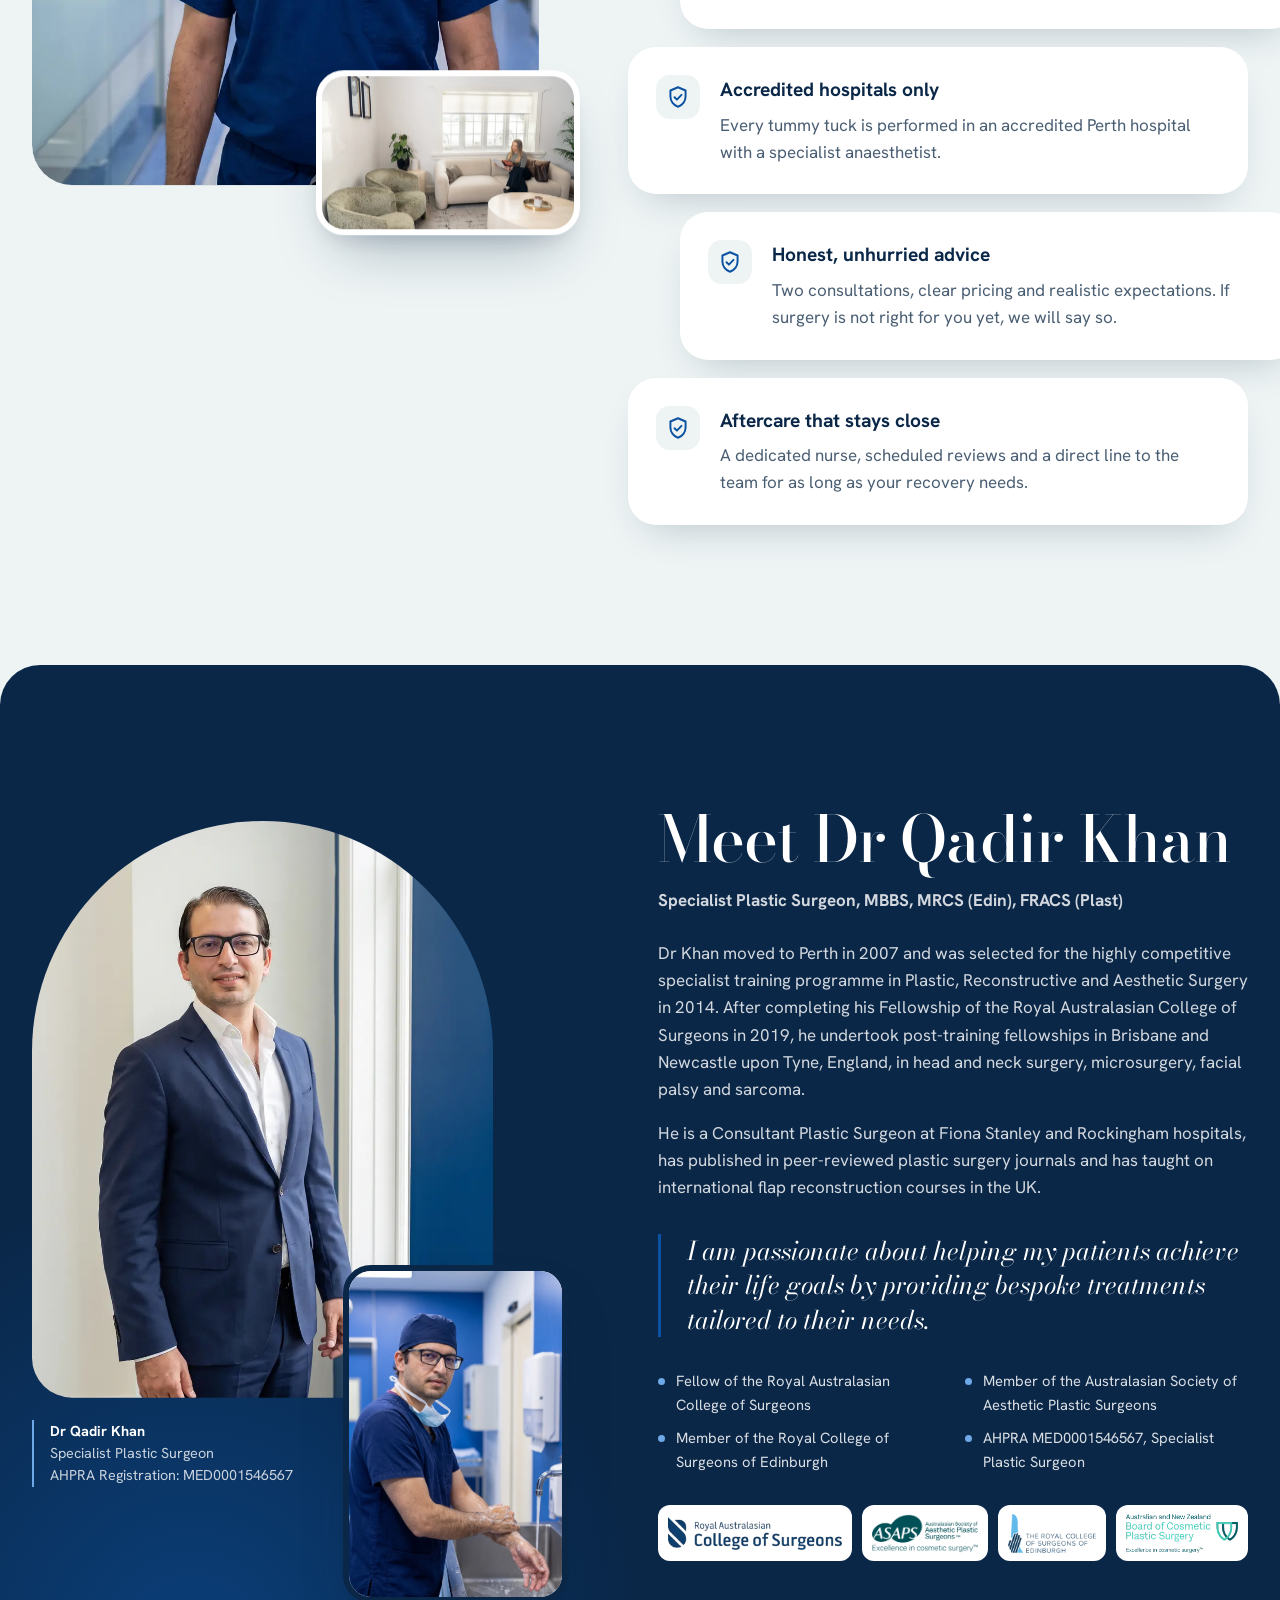
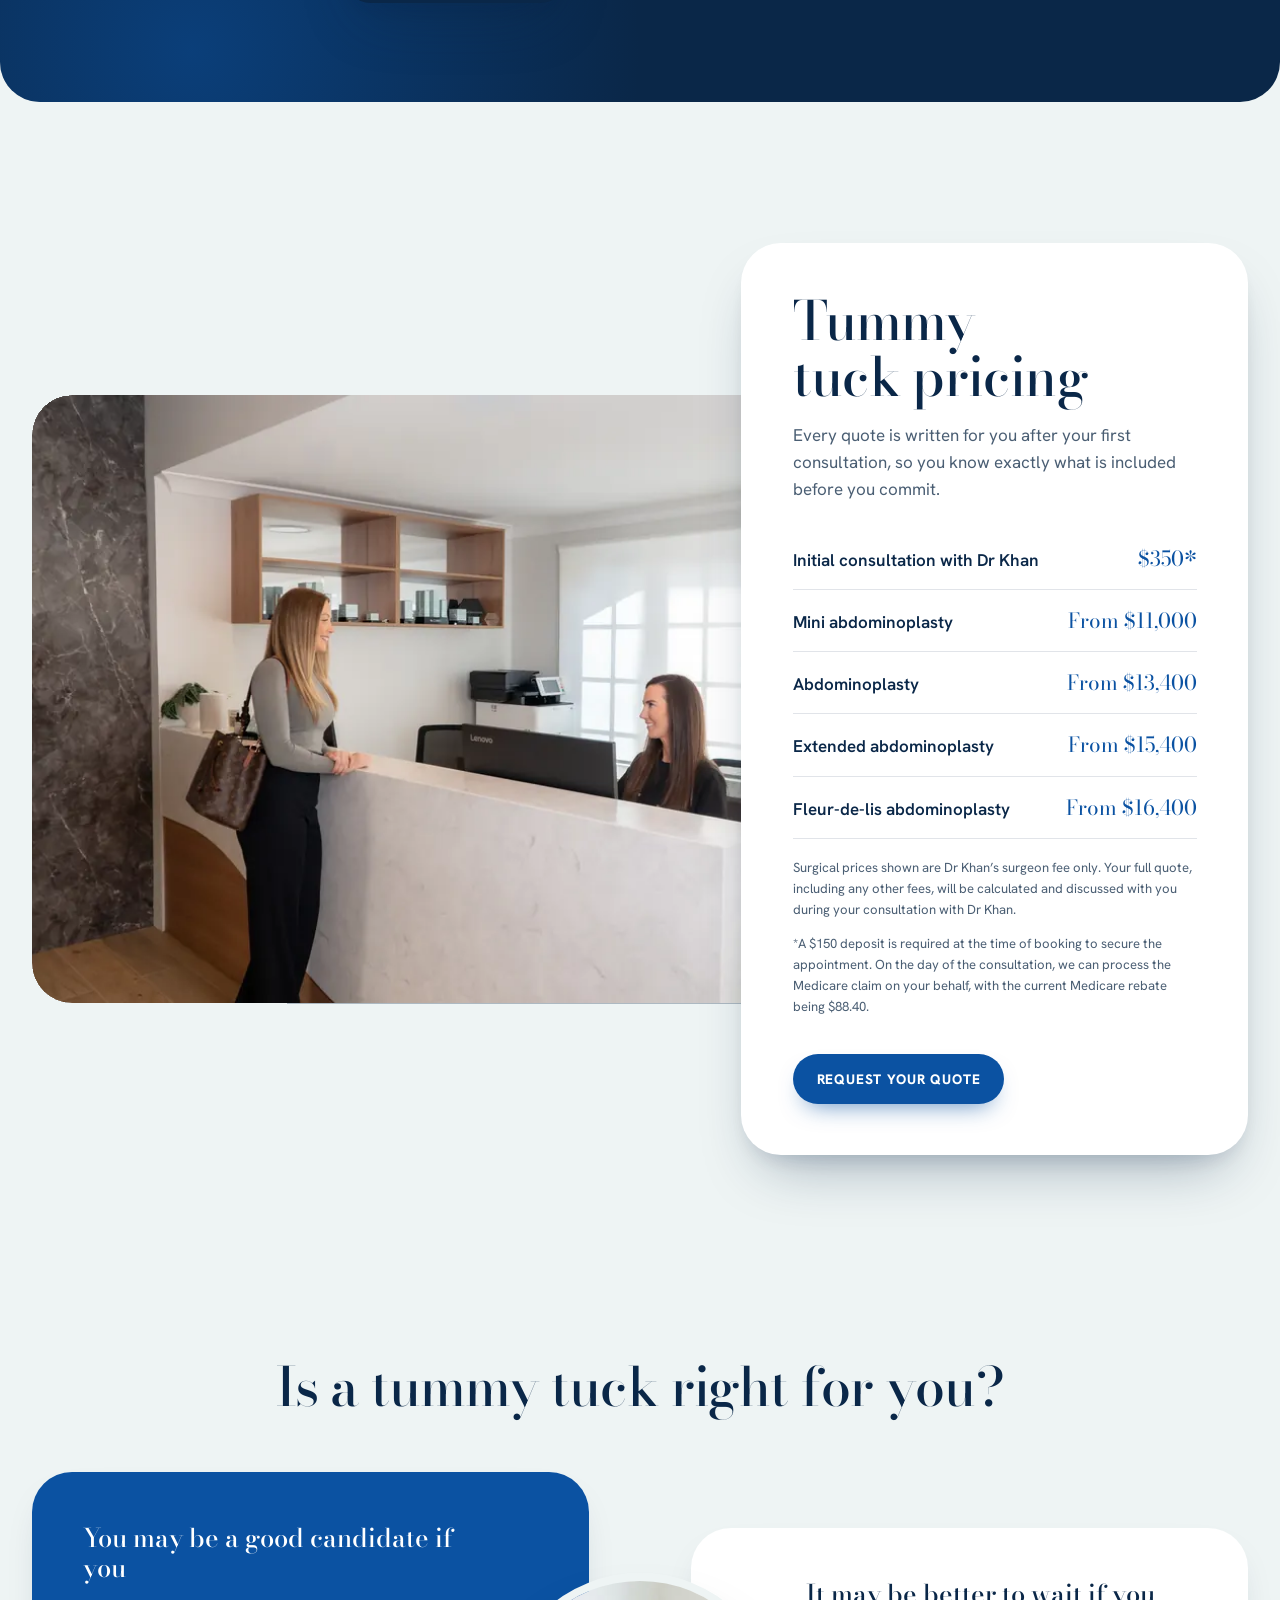
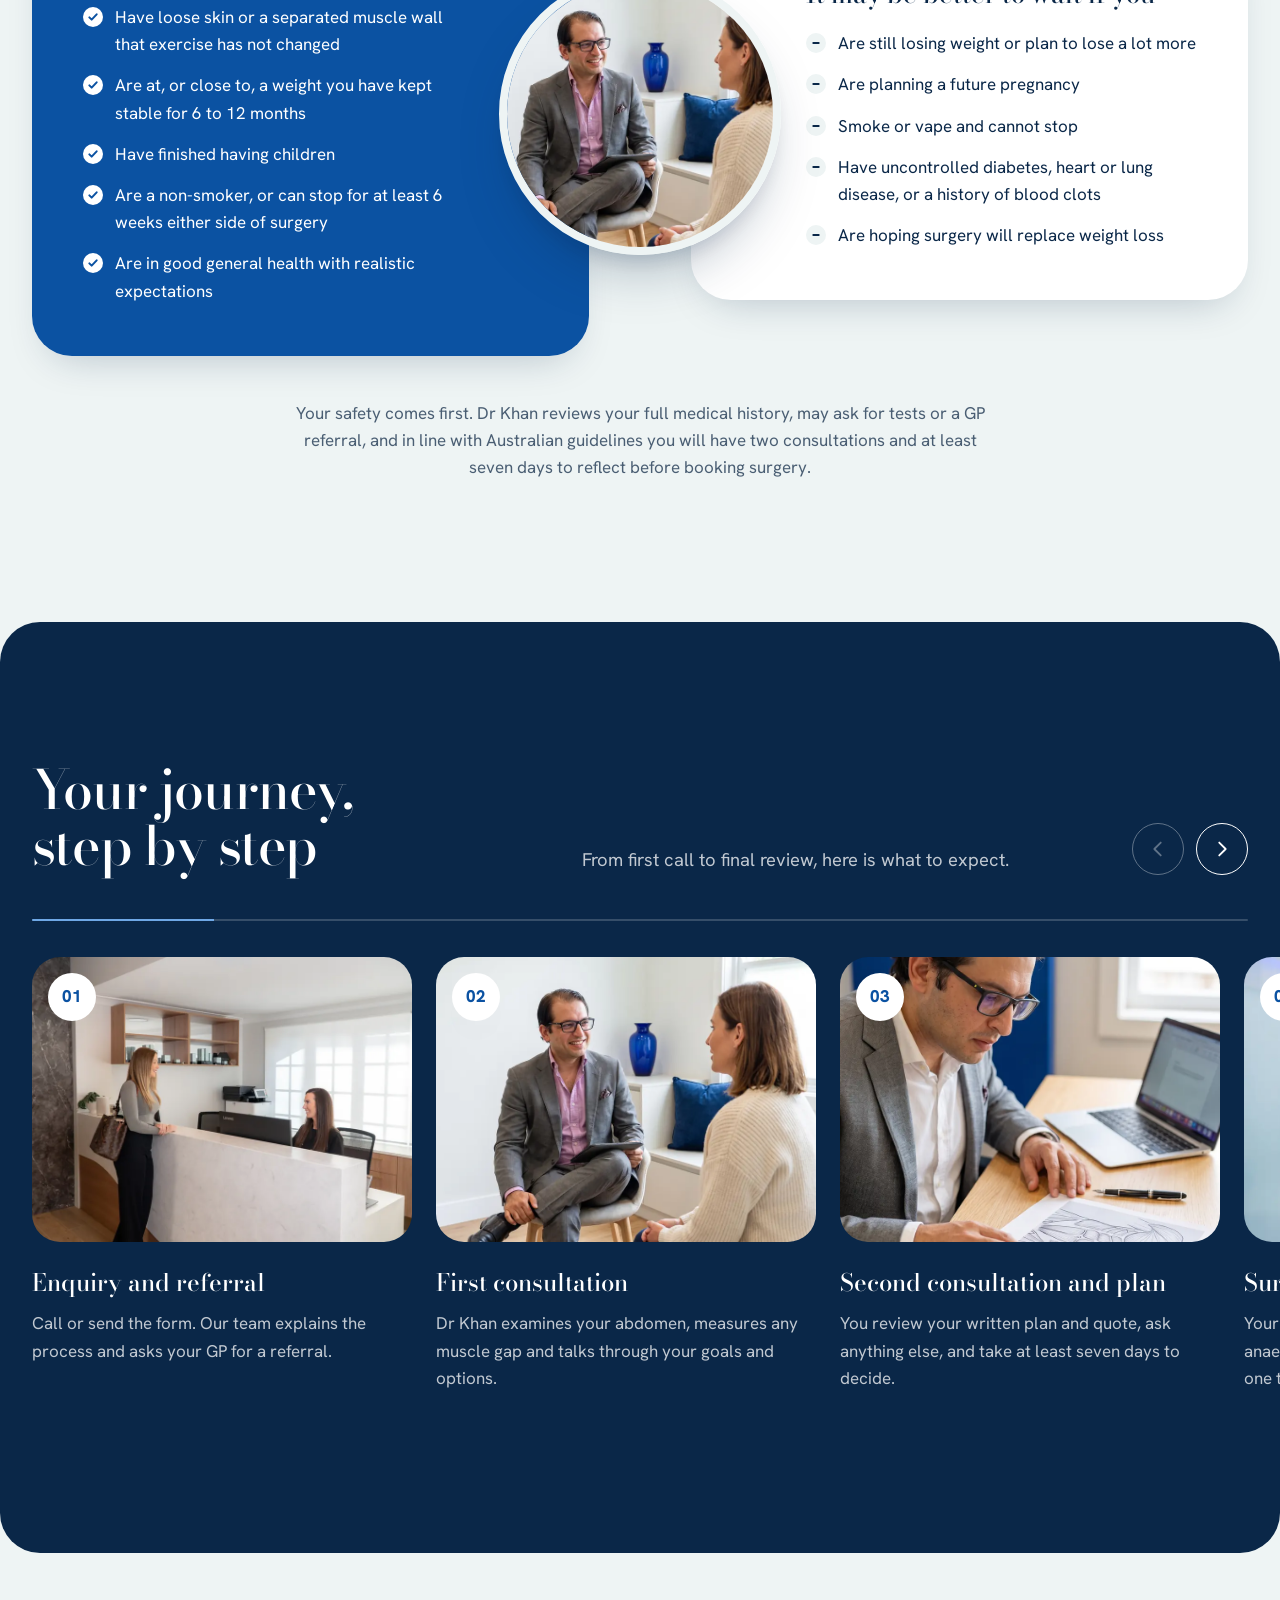
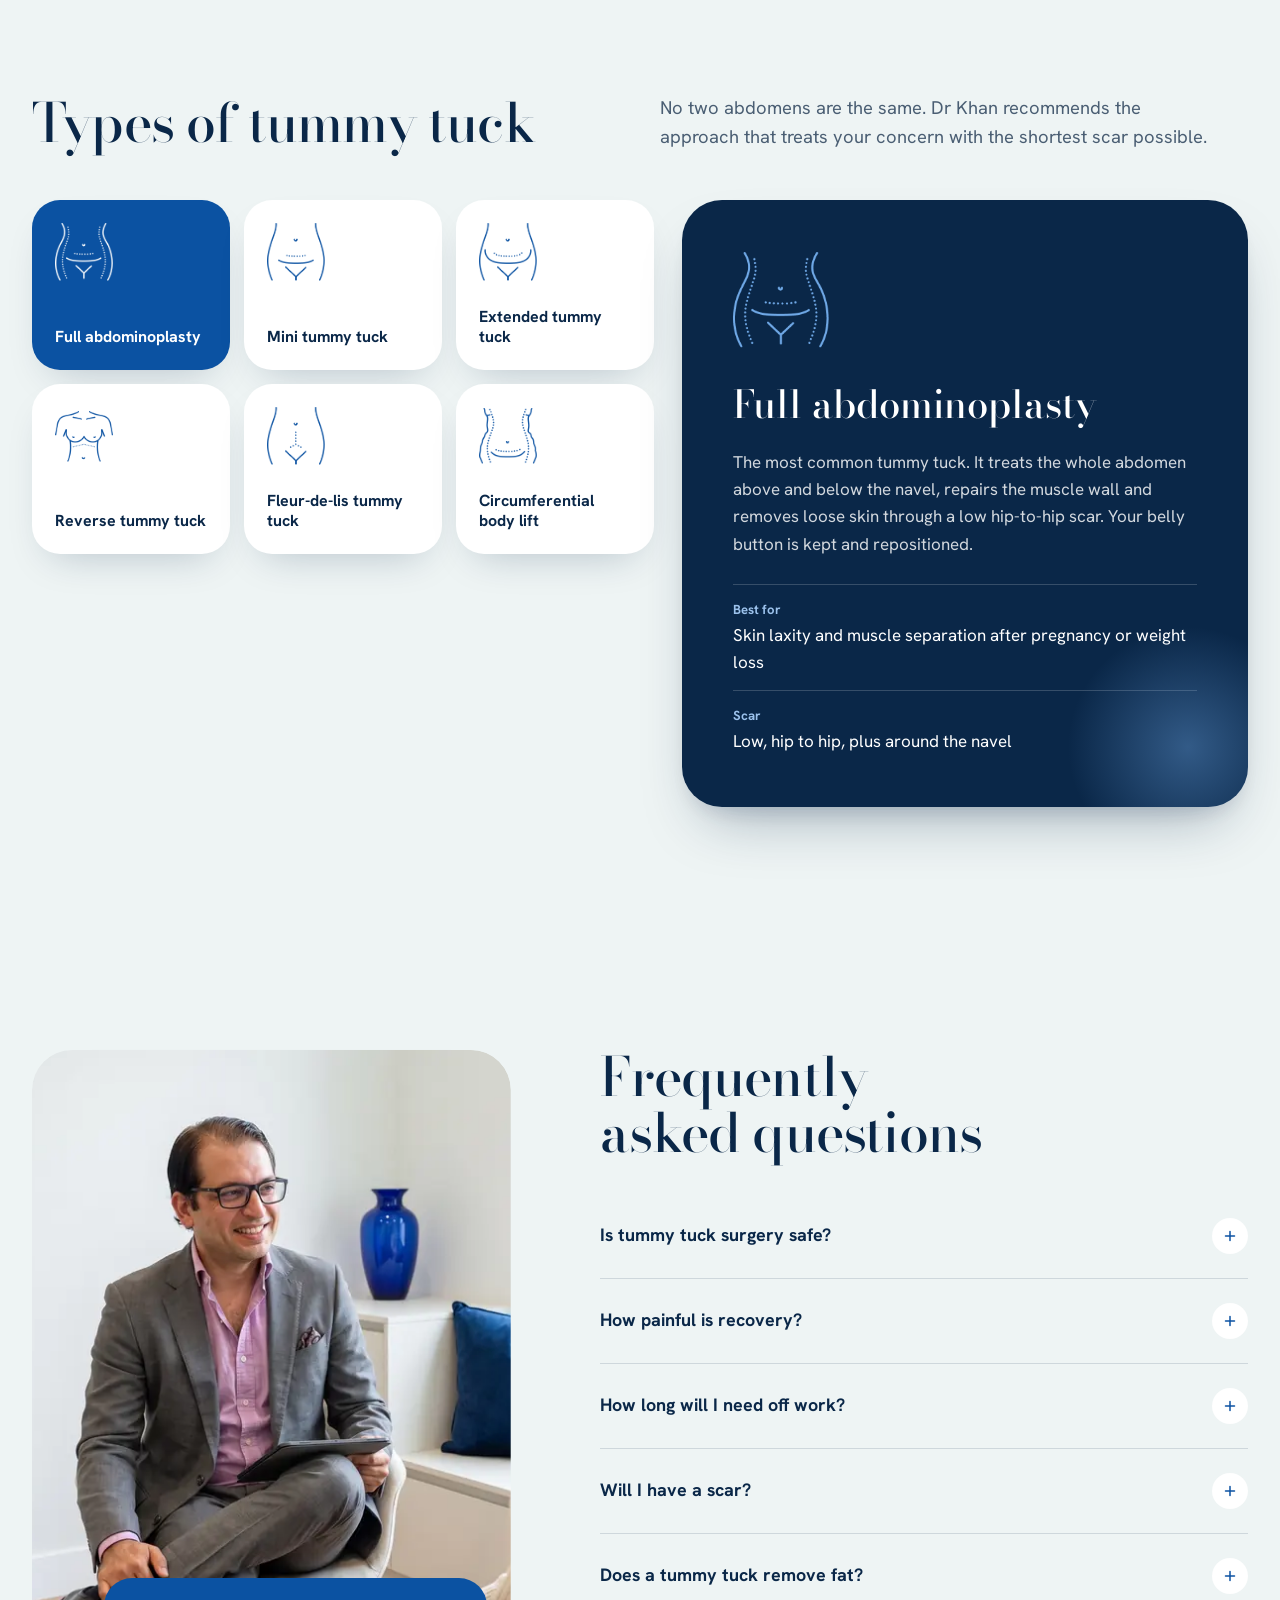
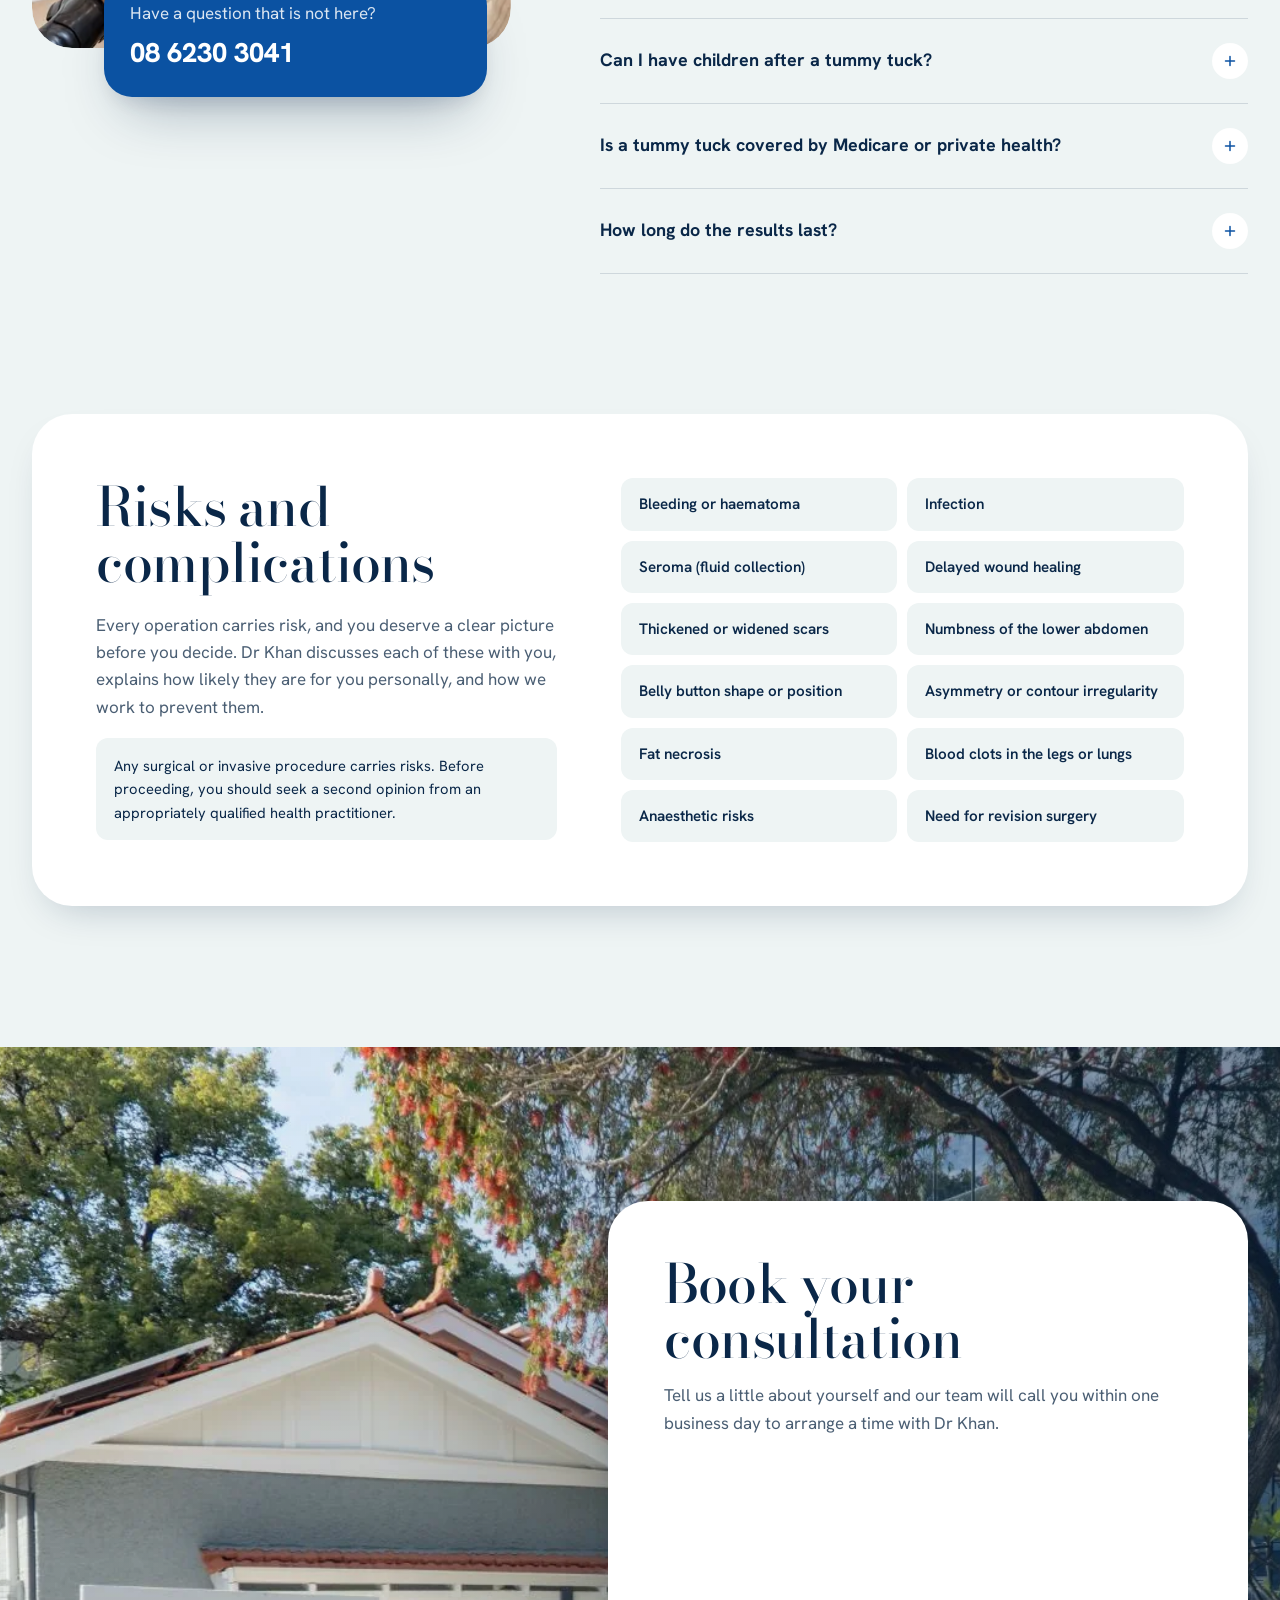
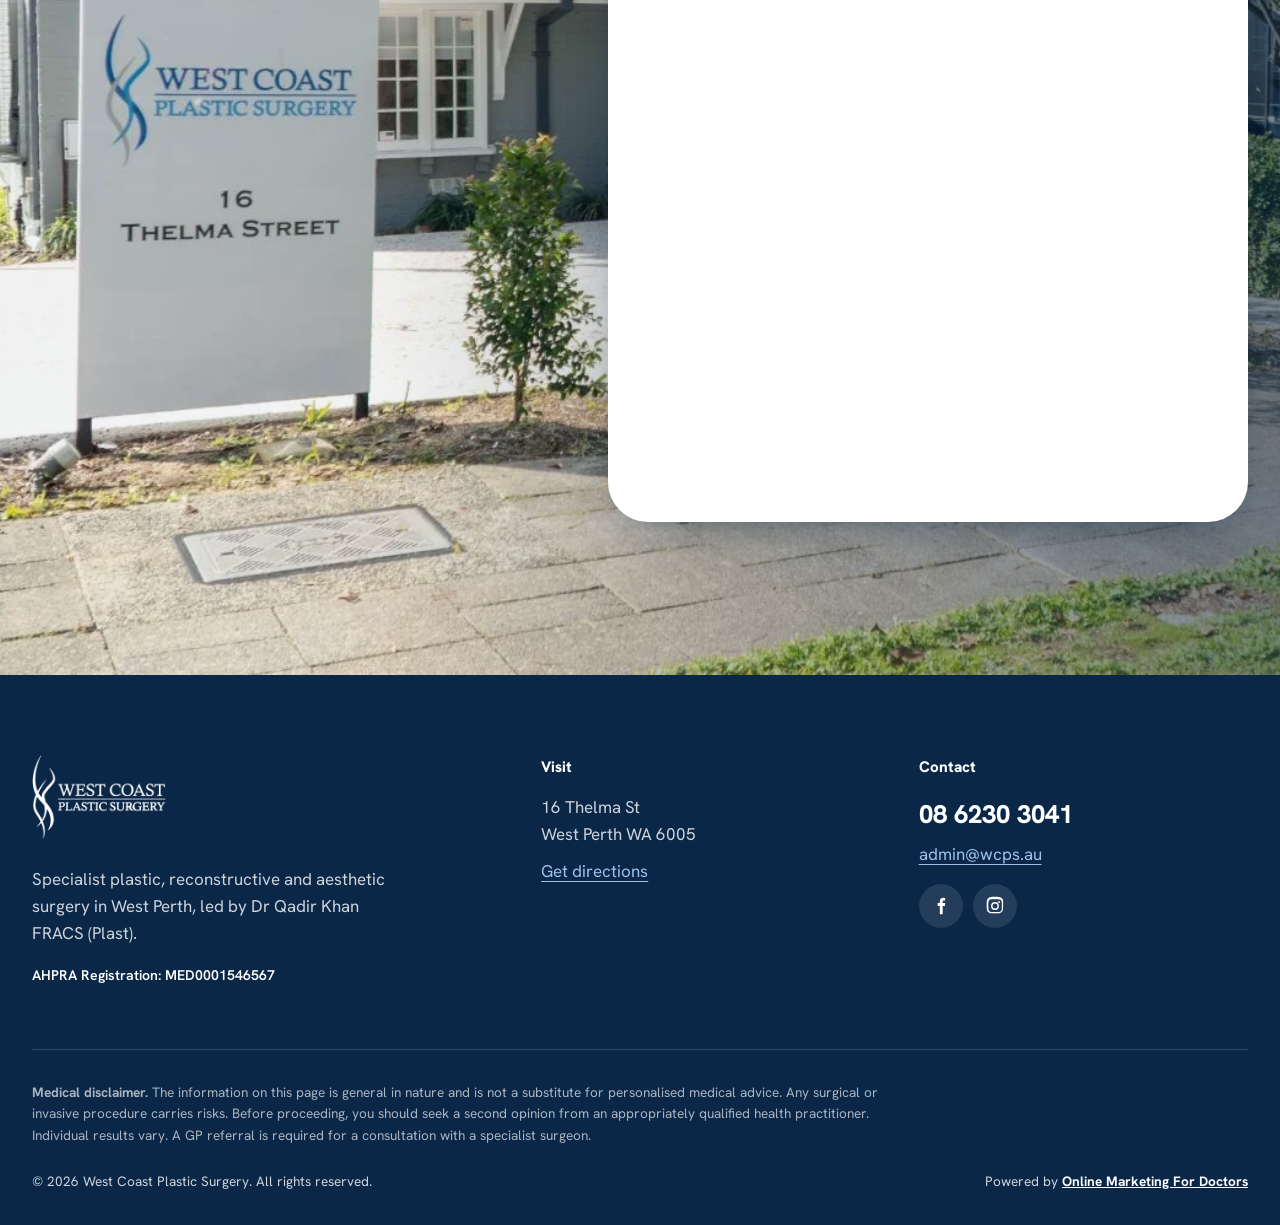
==== commit bf45d6c6: "Before & After: real fleur-de-lis tummy tuck cases Three views of the same patient (front and both s" ====
--- a/tummy-tuck/index.html
+++ b/tummy-tuck/index.html
@@ -18,7 +18,7 @@
 <link rel="preconnect" href="https://fonts.gstatic.com" crossorigin>
 <link href="https://fonts.googleapis.com/css2?family=Bodoni+Moda:ital,opsz,wght@0,6..96,400..700;1,6..96,400..600&family=Hanken+Grotesk:wght@400;500;600;700;800&display=swap" rel="stylesheet">
 <link rel="preload" as="image" href="/tummy-tuck/assets/video/hero-poster.webp">
-<link rel="stylesheet" href="/tummy-tuck/assets/styles.css?v=18">
+<link rel="stylesheet" href="/tummy-tuck/assets/styles.css?v=19">
 </head>
 <body>
 <!-- Google Tag Manager (noscript) -->
@@ -145,46 +145,35 @@
     </div>
 
     <div class="ba-track" id="ba-track">
-      <!-- Replace the .ba-ph placeholders with <img> tags of genuine patient photos -->
       <article class="ba-case">
         <div class="ba-compare" style="--pos:50%">
-          <div class="ba-layer ba-before"><div class="ba-ph"><span>Before photo</span></div></div>
-          <div class="ba-layer ba-after"><div class="ba-ph ba-ph-after"><span>After photo</span></div></div>
+          <div class="ba-layer ba-before"><img src="/tummy-tuck/assets/img/ba/fdl-front-before.webp" alt="Before fleur-de-lis tummy tuck, front view" width="400" height="240" loading="lazy"></div>
+          <div class="ba-layer ba-after"><img src="/tummy-tuck/assets/img/ba/fdl-front-after.webp" alt="6 months after fleur-de-lis tummy tuck, front view" width="400" height="240" loading="lazy"></div>
           <span class="ba-tag ba-tag-l">Before</span><span class="ba-tag ba-tag-r">After</span>
           <div class="ba-handle" aria-hidden="true"><span></span></div>
-          <input class="ba-range" type="range" min="0" max="100" value="50" aria-label="Compare before and after, patient one">
+          <input class="ba-range" type="range" min="0" max="100" value="50" aria-label="Compare before and after, fleur-de-lis tummy tuck, front view">
         </div>
-        <p class="ba-caption"><strong>Full abdominoplasty with muscle repair.</strong> Age 38, two pregnancies. Loose lower skin and a 3 cm muscle gap. Photographed at 6 months.</p>
+        <p class="ba-caption"><strong>Fleur De Lis Tummy Tuck</strong>. After taken 6 months post op.</p>
       </article>
       <article class="ba-case">
         <div class="ba-compare" style="--pos:50%">
-          <div class="ba-layer ba-before"><div class="ba-ph"><span>Before photo</span></div></div>
-          <div class="ba-layer ba-after"><div class="ba-ph ba-ph-after"><span>After photo</span></div></div>
+          <div class="ba-layer ba-before"><img src="/tummy-tuck/assets/img/ba/fdl-side-left-before.webp" alt="Before fleur-de-lis tummy tuck, side view" width="400" height="240" loading="lazy"></div>
+          <div class="ba-layer ba-after"><img src="/tummy-tuck/assets/img/ba/fdl-side-left-after.webp" alt="6 months after fleur-de-lis tummy tuck, side view" width="400" height="240" loading="lazy"></div>
           <span class="ba-tag ba-tag-l">Before</span><span class="ba-tag ba-tag-r">After</span>
           <div class="ba-handle" aria-hidden="true"><span></span></div>
-          <input class="ba-range" type="range" min="0" max="100" value="50" aria-label="Compare before and after, patient two">
+          <input class="ba-range" type="range" min="0" max="100" value="50" aria-label="Compare before and after, fleur-de-lis tummy tuck, side view">
         </div>
-        <p class="ba-caption"><strong>Extended abdominoplasty.</strong> Age 46, 32 kg weight loss. Skin overhang reaching the flanks. Photographed at 9 months.</p>
+        <p class="ba-caption"><strong>Fleur De Lis Tummy Tuck</strong>. After taken 6 months post op.</p>
       </article>
       <article class="ba-case">
         <div class="ba-compare" style="--pos:50%">
-          <div class="ba-layer ba-before"><div class="ba-ph"><span>Before photo</span></div></div>
-          <div class="ba-layer ba-after"><div class="ba-ph ba-ph-after"><span>After photo</span></div></div>
+          <div class="ba-layer ba-before"><img src="/tummy-tuck/assets/img/ba/fdl-side-right-before.webp" alt="Before fleur-de-lis tummy tuck, side view, other side" width="400" height="240" loading="lazy"></div>
+          <div class="ba-layer ba-after"><img src="/tummy-tuck/assets/img/ba/fdl-side-right-after.webp" alt="6 months after fleur-de-lis tummy tuck, side view, other side" width="400" height="240" loading="lazy"></div>
           <span class="ba-tag ba-tag-l">Before</span><span class="ba-tag ba-tag-r">After</span>
           <div class="ba-handle" aria-hidden="true"><span></span></div>
-          <input class="ba-range" type="range" min="0" max="100" value="50" aria-label="Compare before and after, patient three">
+          <input class="ba-range" type="range" min="0" max="100" value="50" aria-label="Compare before and after, fleur-de-lis tummy tuck, side view, other side">
         </div>
-        <p class="ba-caption"><strong>Mini tummy tuck.</strong> Age 34, one pregnancy. Small skin excess below the navel only. Photographed at 4 months.</p>
-      </article>
-      <article class="ba-case">
-        <div class="ba-compare" style="--pos:50%">
-          <div class="ba-layer ba-before"><div class="ba-ph"><span>Before photo</span></div></div>
-          <div class="ba-layer ba-after"><div class="ba-ph ba-ph-after"><span>After photo</span></div></div>
-          <span class="ba-tag ba-tag-l">Before</span><span class="ba-tag ba-tag-r">After</span>
-          <div class="ba-handle" aria-hidden="true"><span></span></div>
-          <input class="ba-range" type="range" min="0" max="100" value="50" aria-label="Compare before and after, patient four">
-        </div>
-        <p class="ba-caption"><strong>Full abdominoplasty with liposuction to the flanks.</strong> Age 51. Loose skin and stubborn fat after menopause. Photographed at 12 months.</p>
+        <p class="ba-caption"><strong>Fleur De Lis Tummy Tuck</strong>. After taken 6 months post op.</p>
       </article>
     </div>
     <p class="fine-print">Individual results vary. These images show actual patients treated by Dr Qadir Khan and are provided for informational purposes only. Outcomes depend on individual anatomy, health and other factors. Abdominoplasty is major surgery and carries risks. A consultation is required to determine whether the procedure is appropriate for you.</p>
--- a/tummy-tuck/assets/styles.css
+++ b/tummy-tuck/assets/styles.css
@@ -252,11 +252,12 @@
 .ba-track { display: grid; grid-auto-flow: column; grid-auto-columns: calc(50% - 16px); gap: 32px; overflow: hidden; scroll-behavior: smooth; }
 .ba-case { min-width: 0; }
 .ba-compare {
-  position: relative; aspect-ratio: 4 / 3; border-radius: var(--r-lg); overflow: hidden;
+  position: relative; aspect-ratio: 5 / 3; border-radius: var(--r-lg); overflow: hidden;
   box-shadow: 0 30px 60px -28px rgba(0, 0, 0, .55); background: var(--ink); touch-action: pan-y;
 }
 .ba-layer { position: absolute; inset: 0; }
 .ba-after { clip-path: inset(0 0 0 var(--pos)); }
+.ba-layer img { display: block; width: 100%; height: 100%; object-fit: cover; user-select: none; -webkit-user-drag: none; }
 .ba-ph {
   width: 100%; height: 100%; display: grid; place-items: center;
   background:
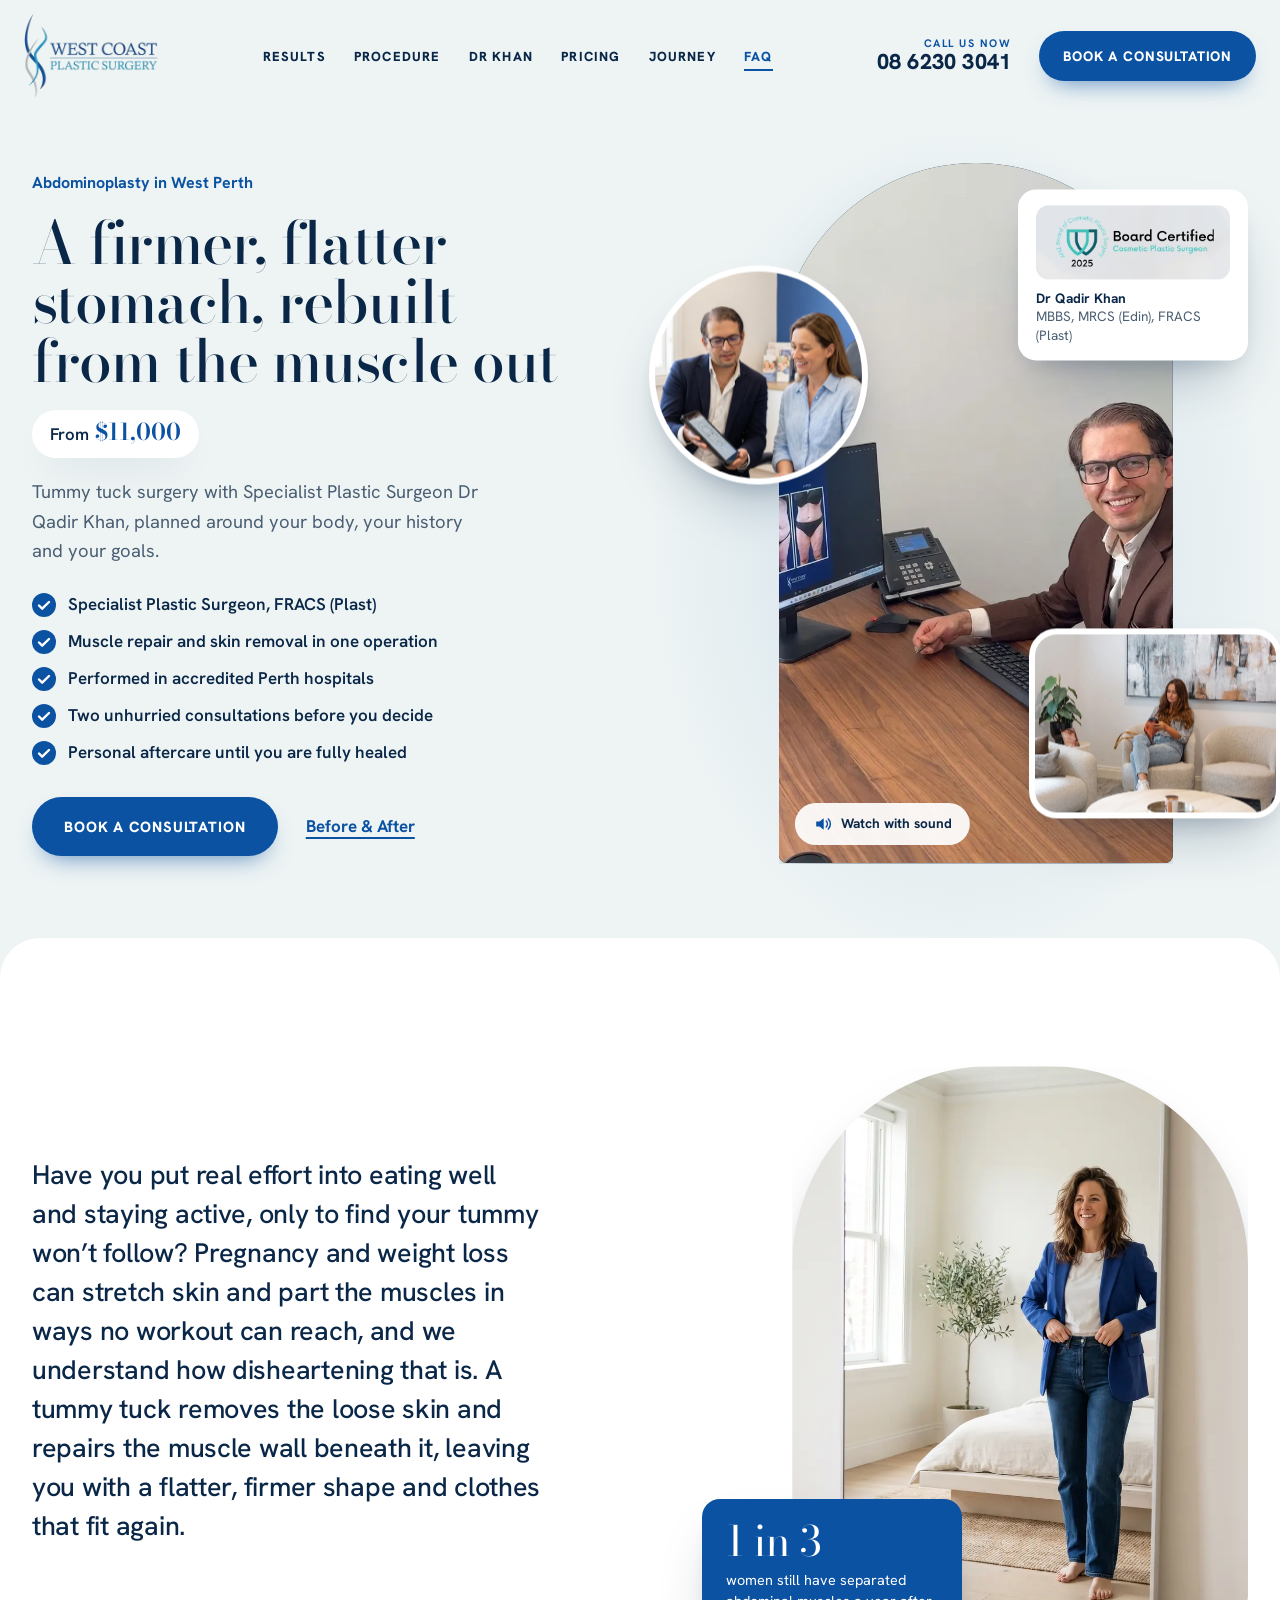
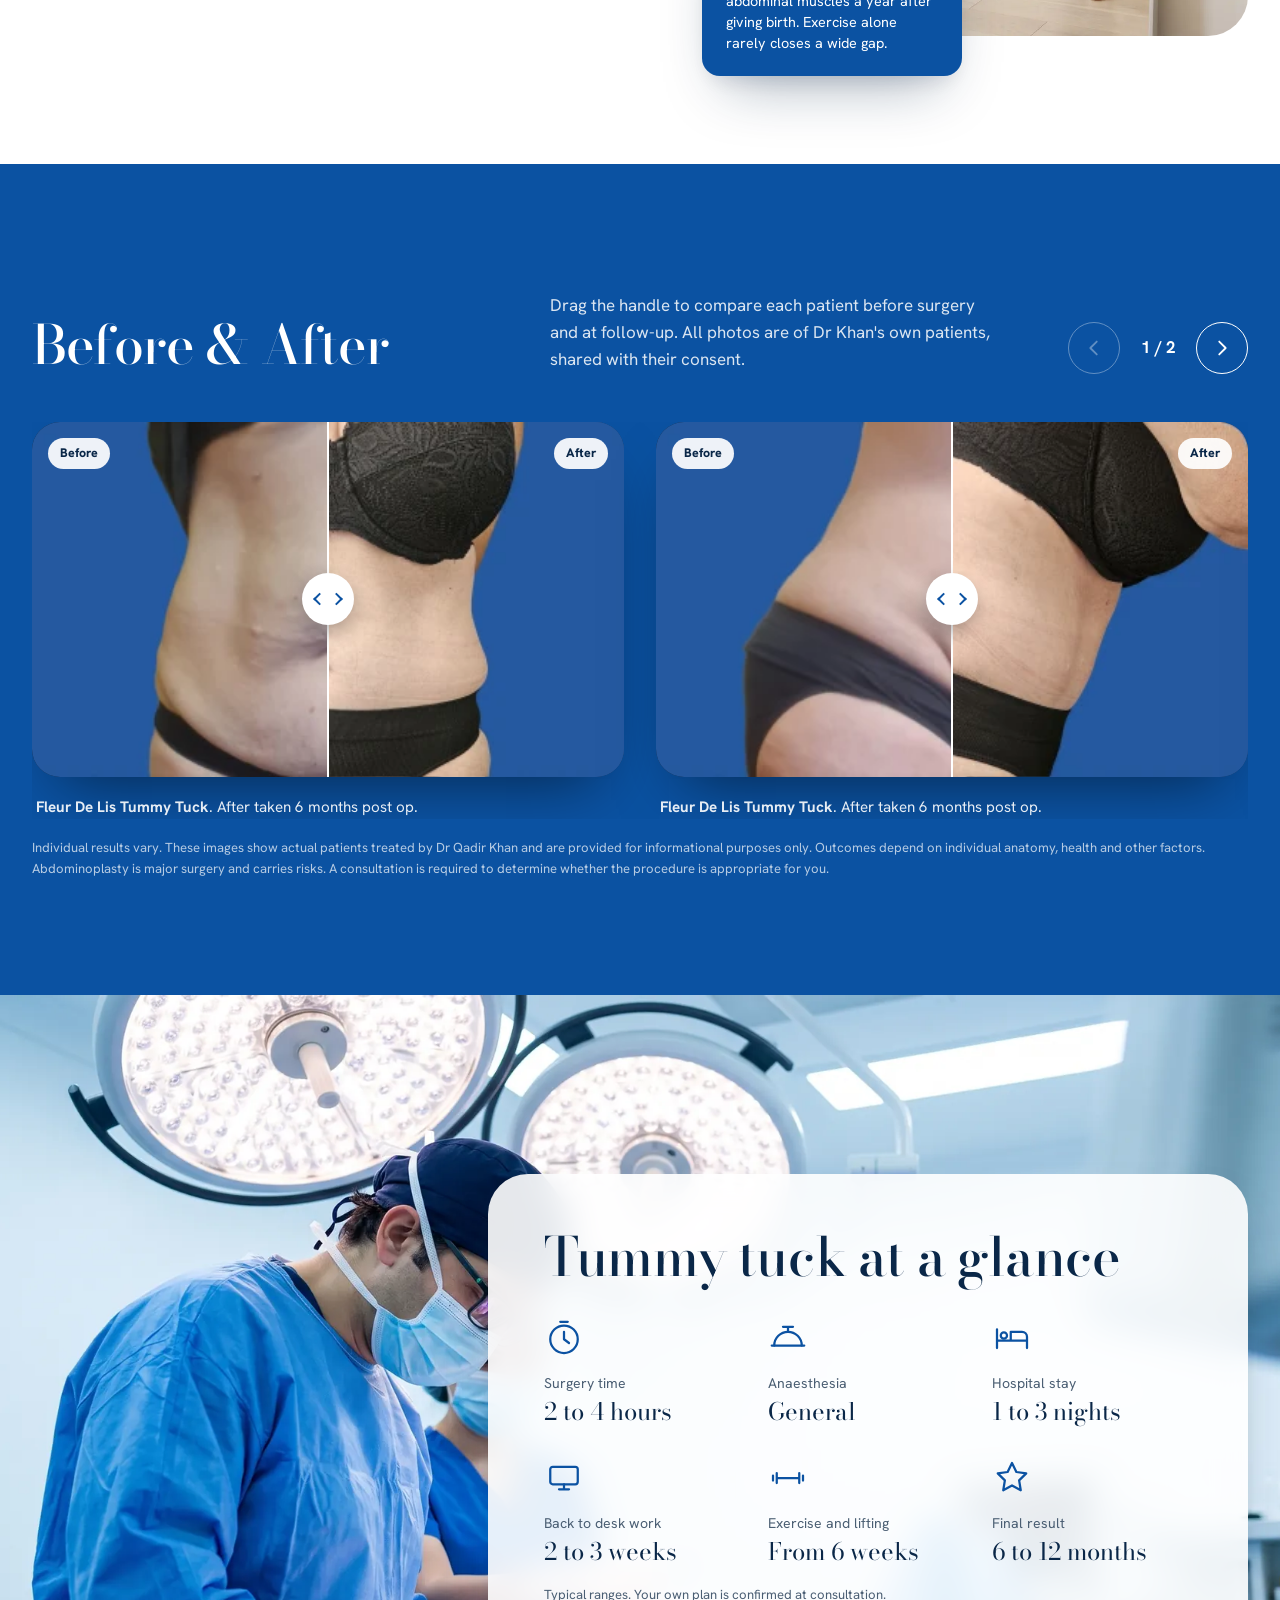
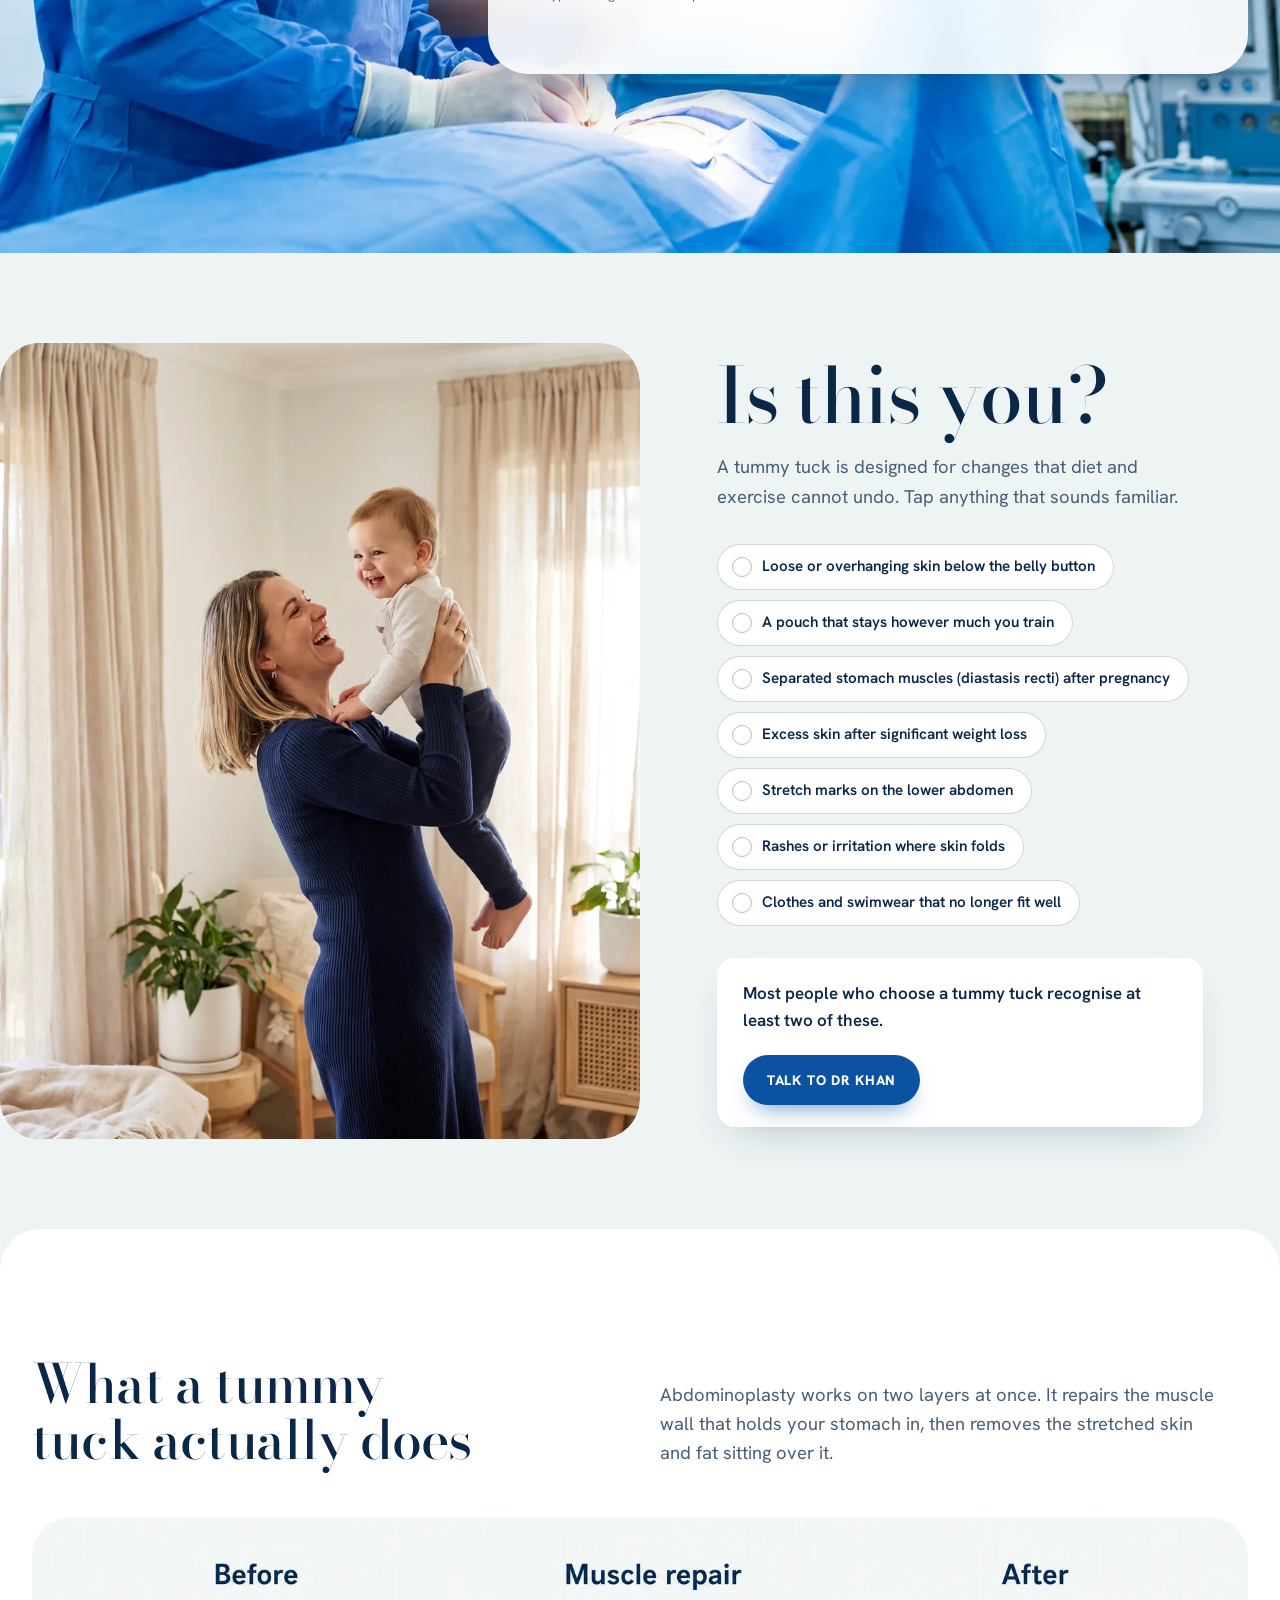
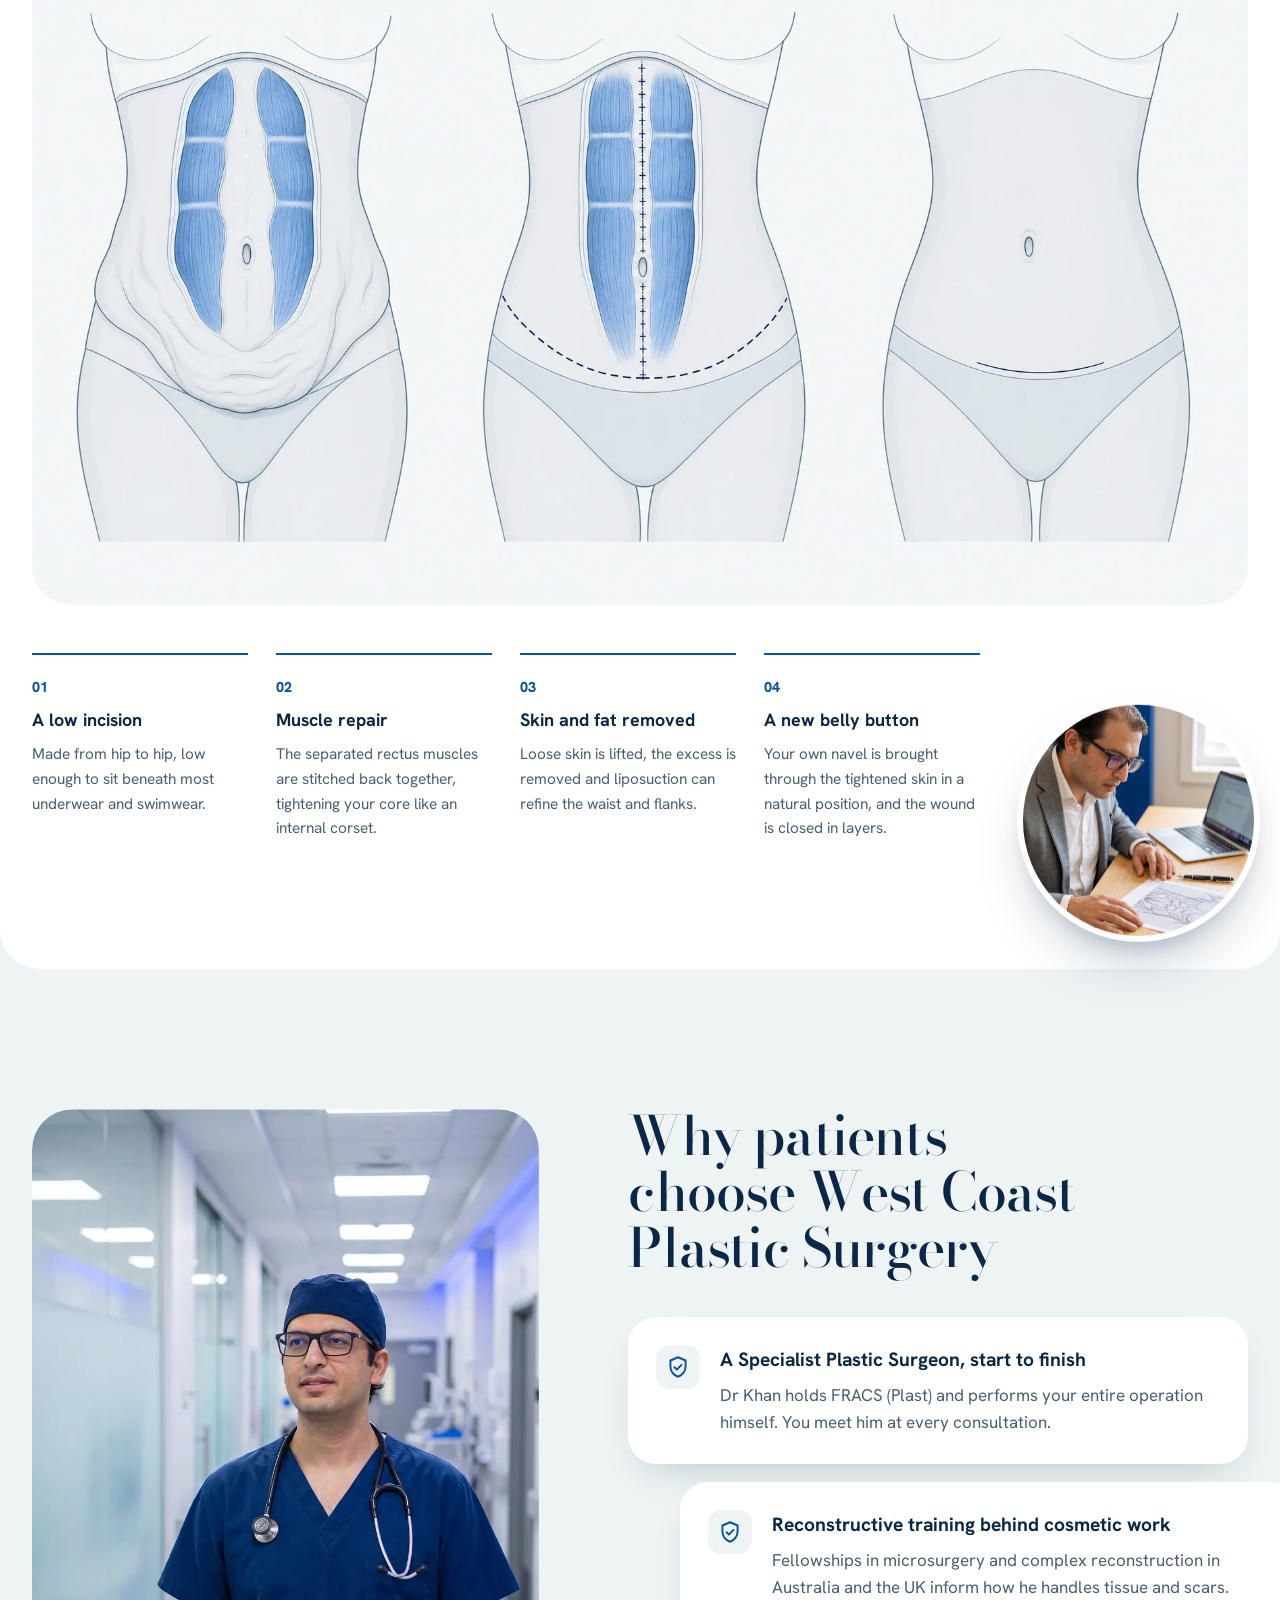
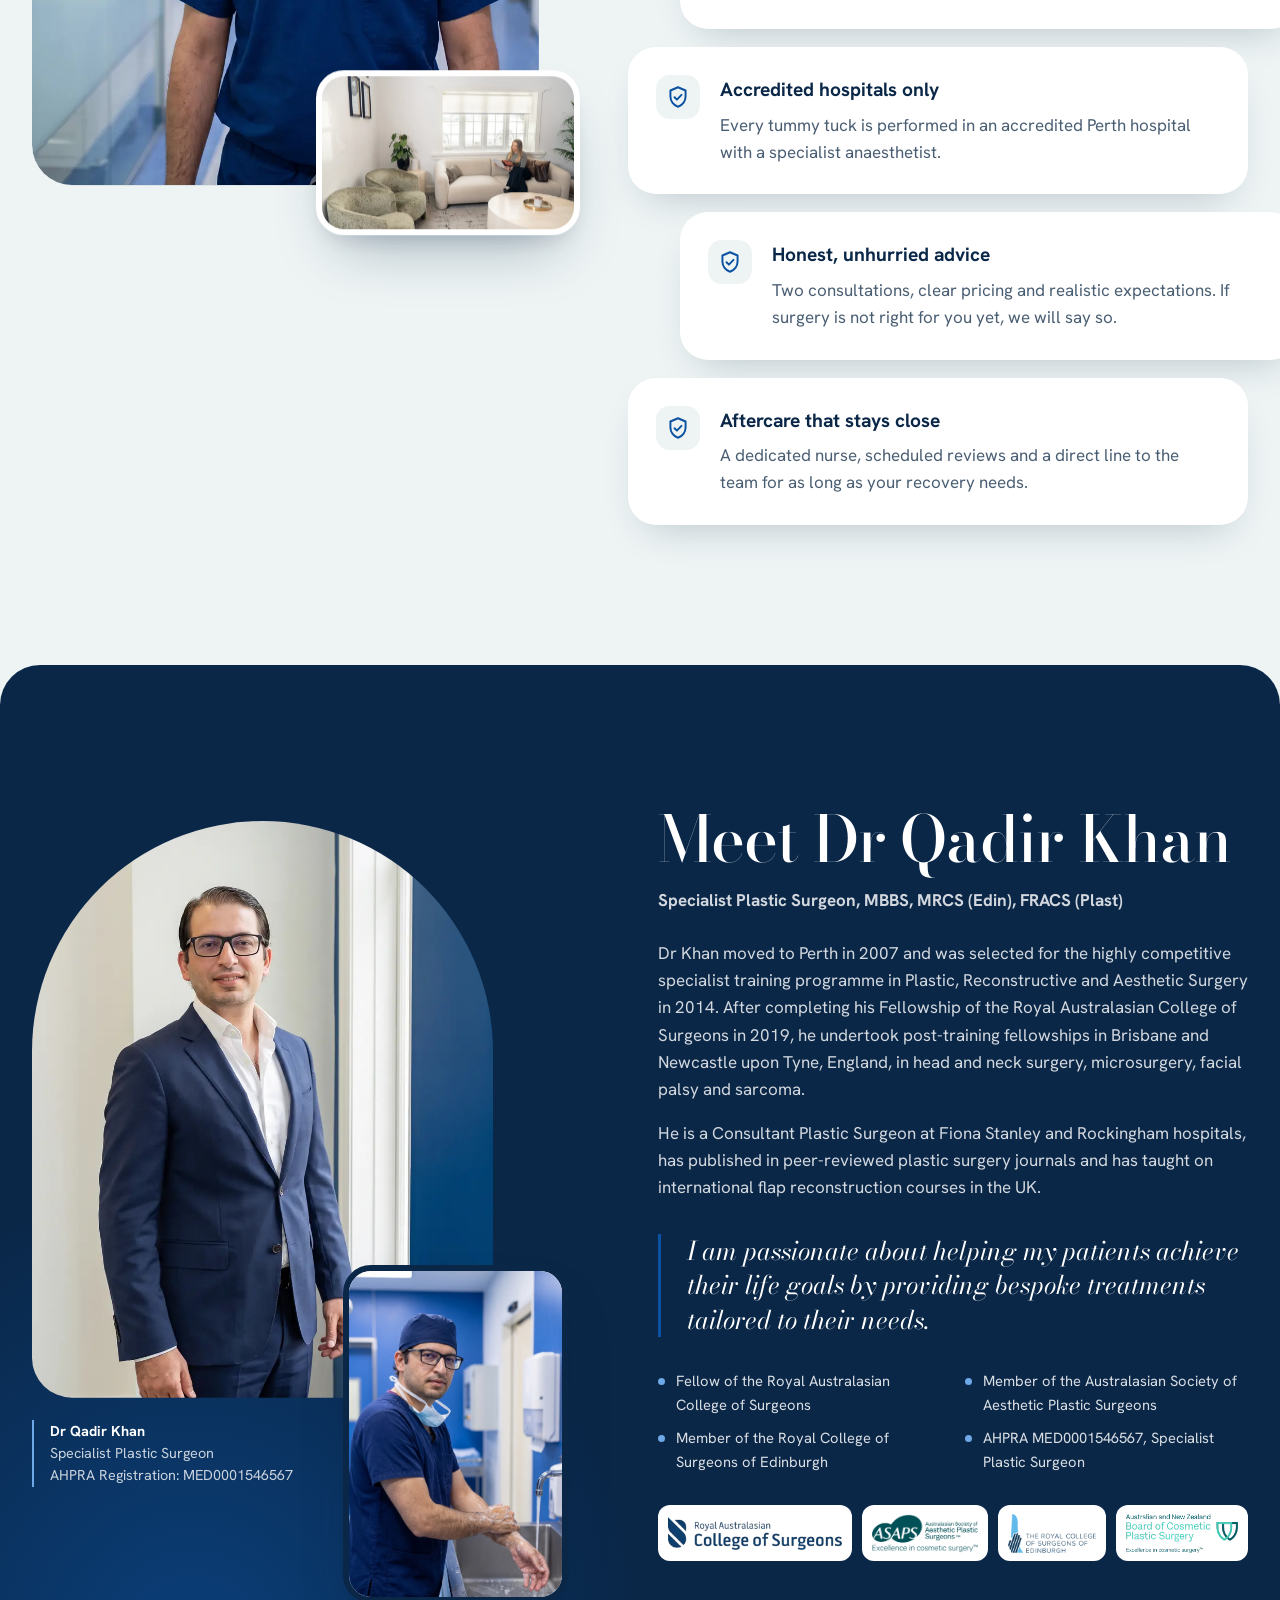
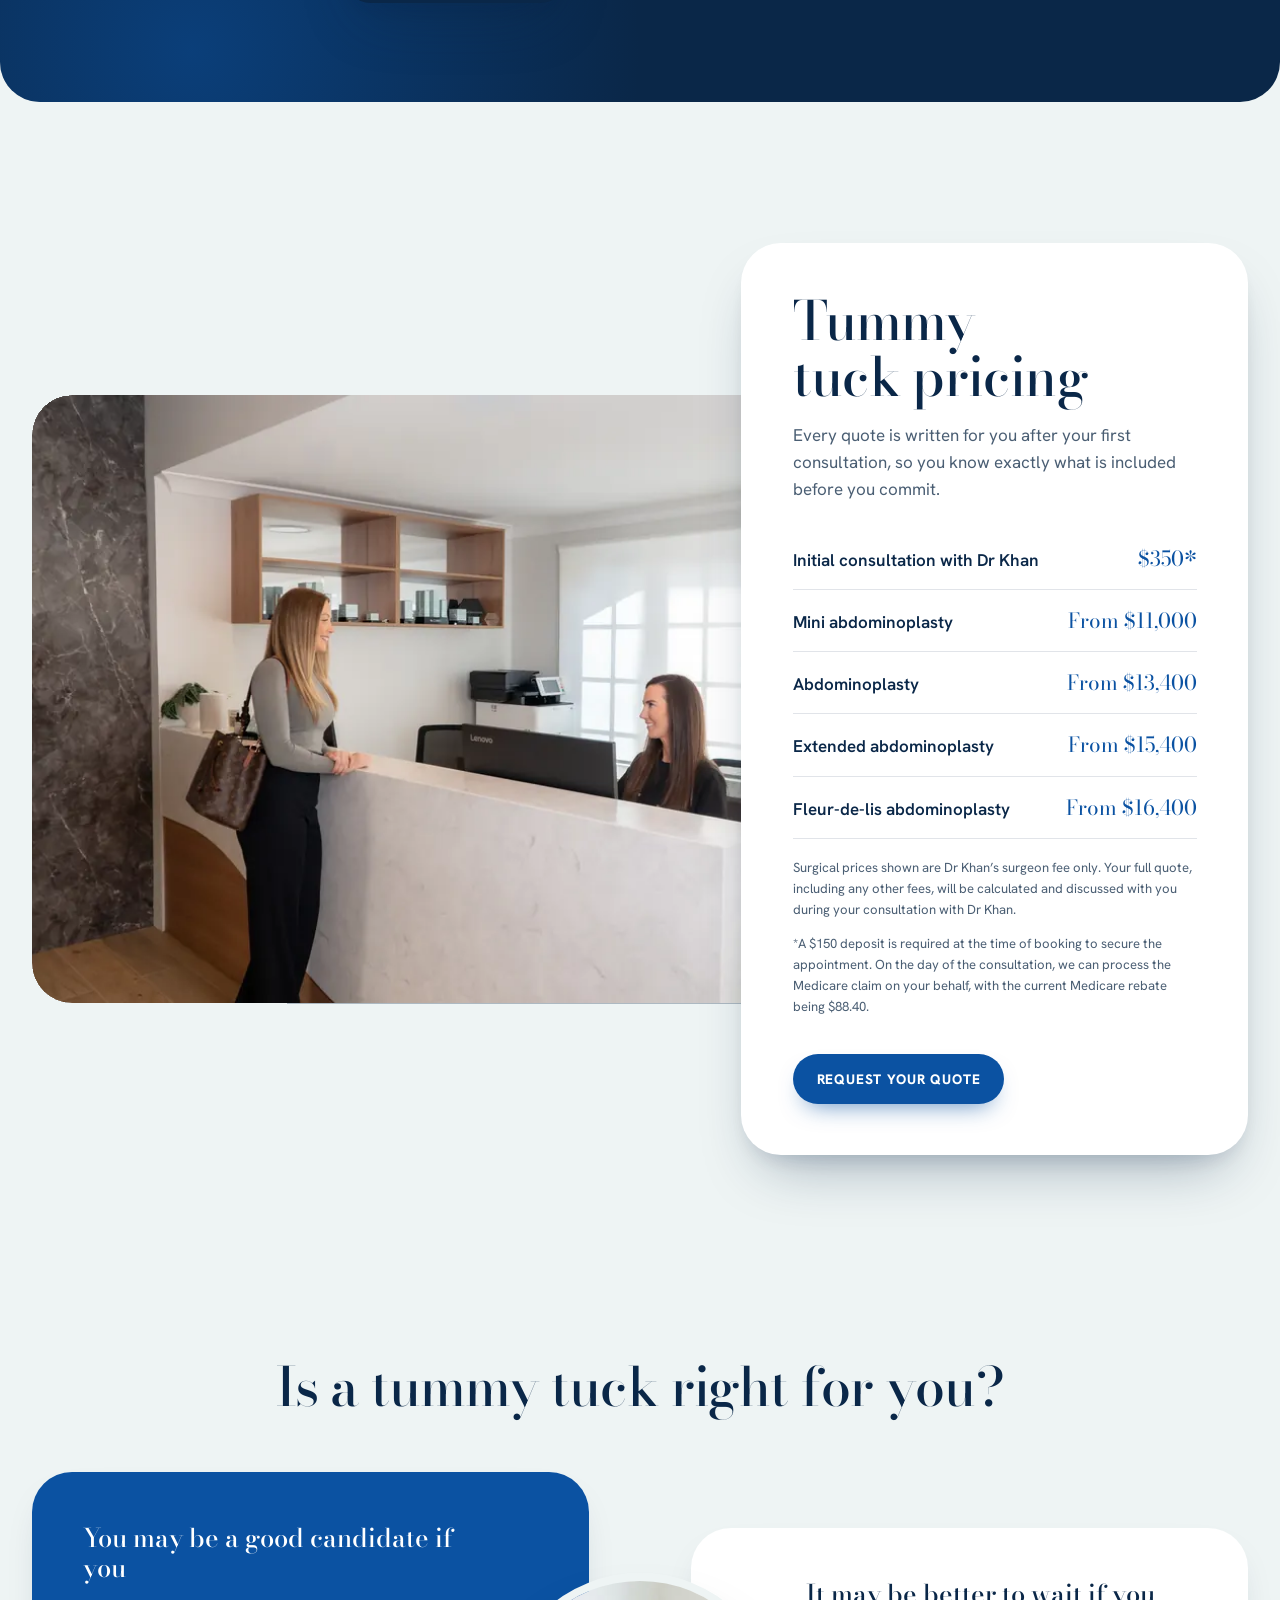
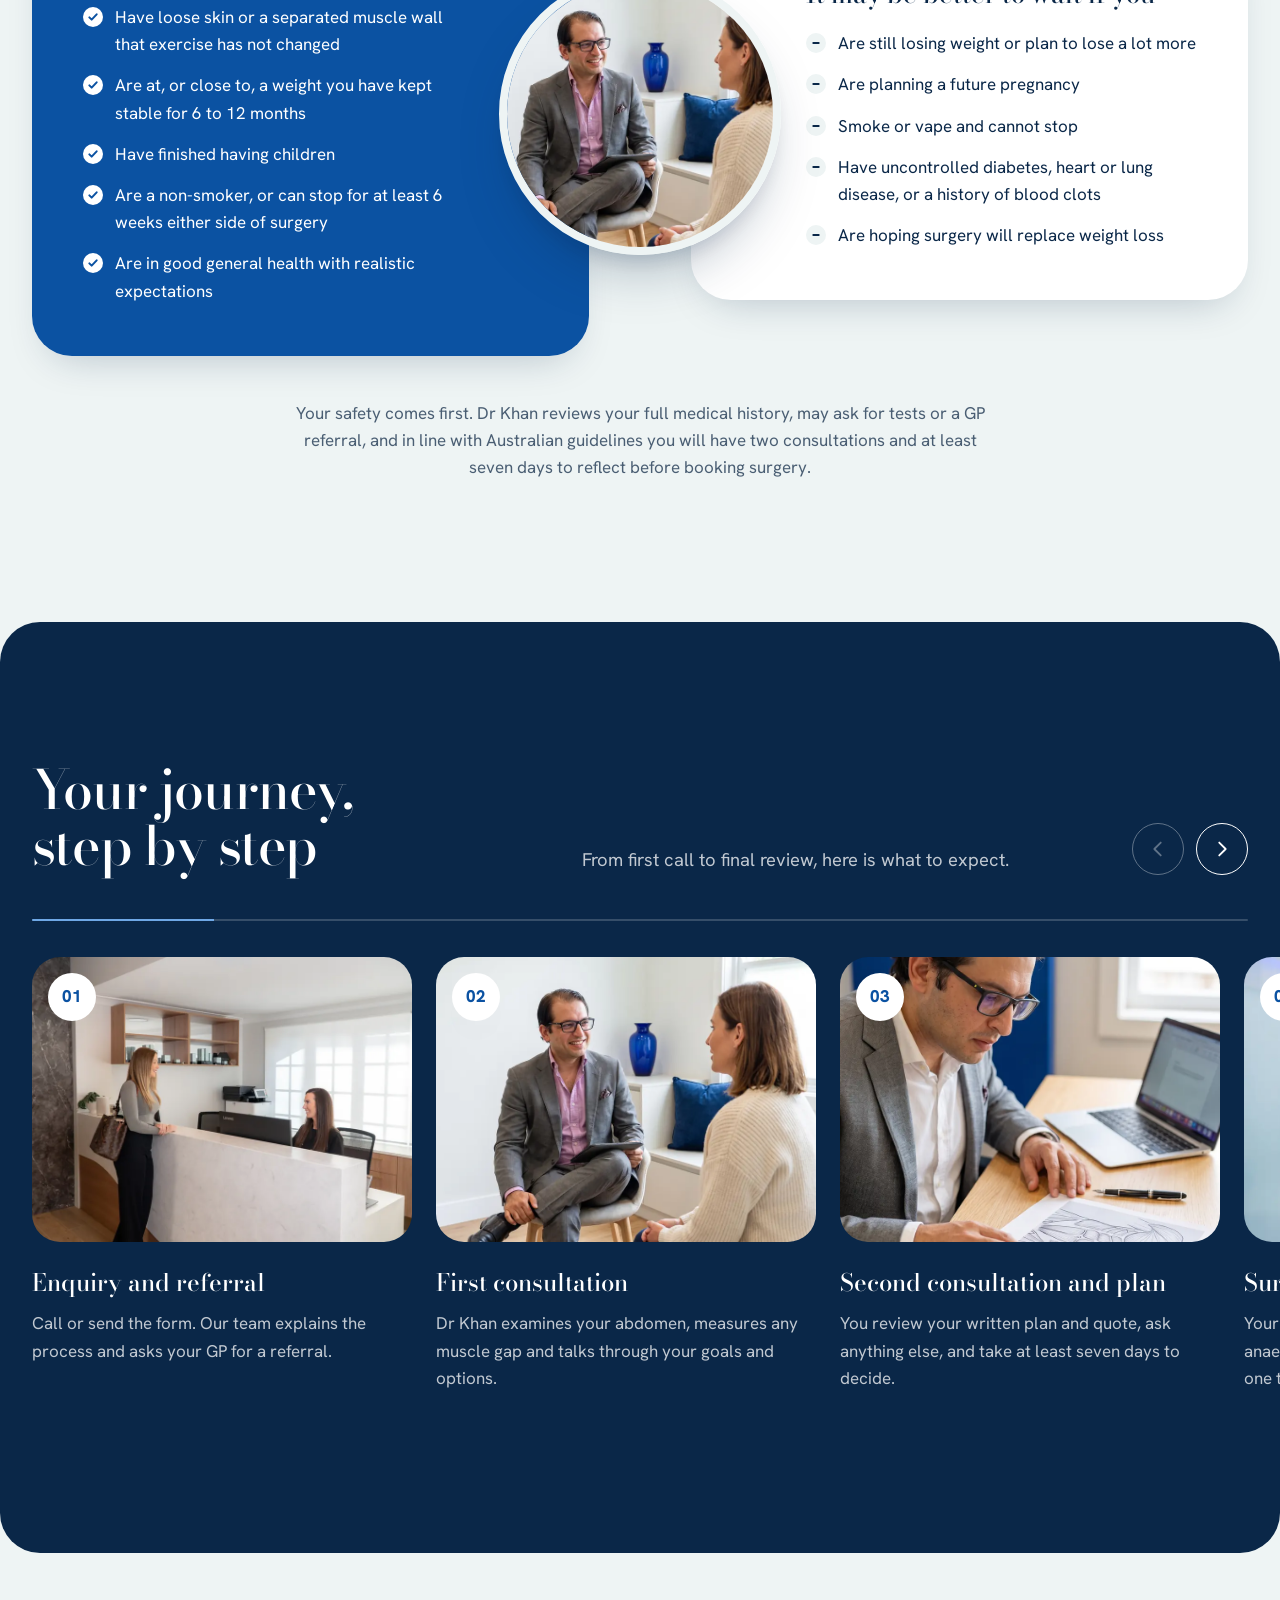
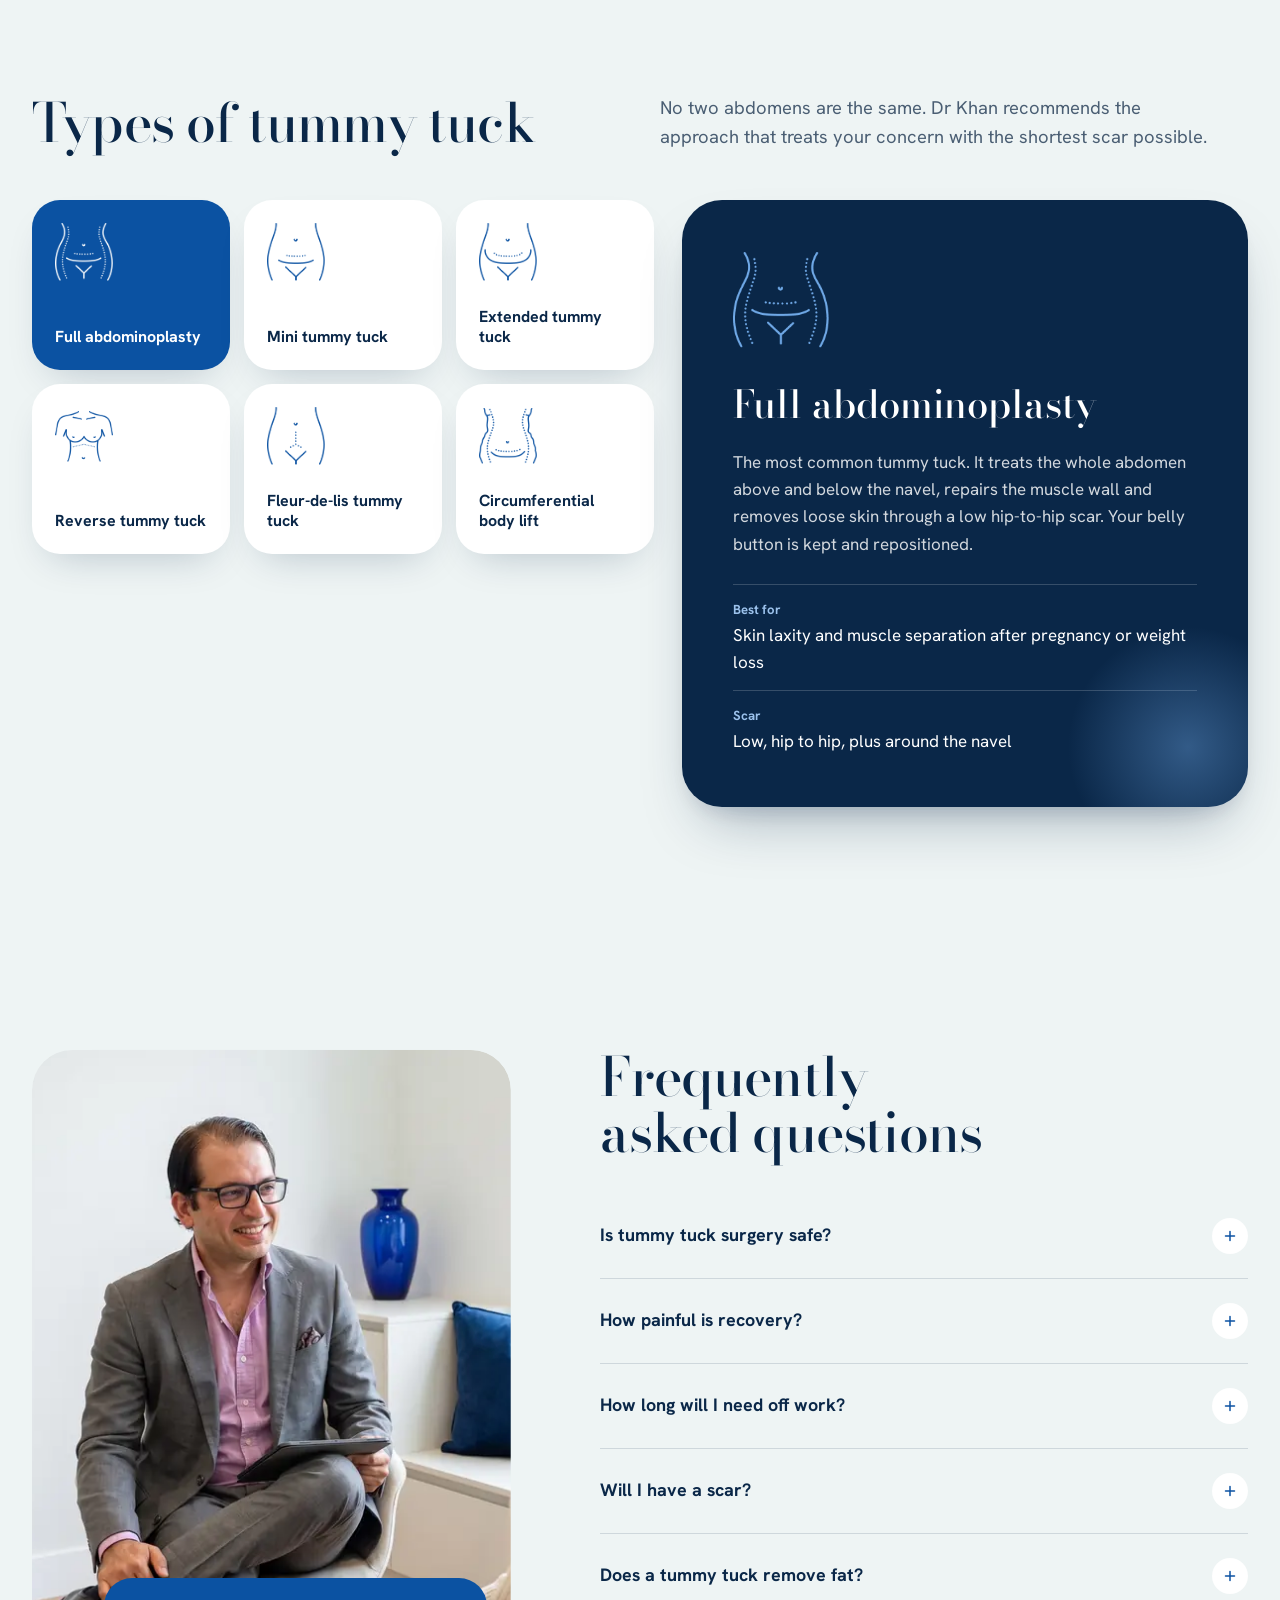
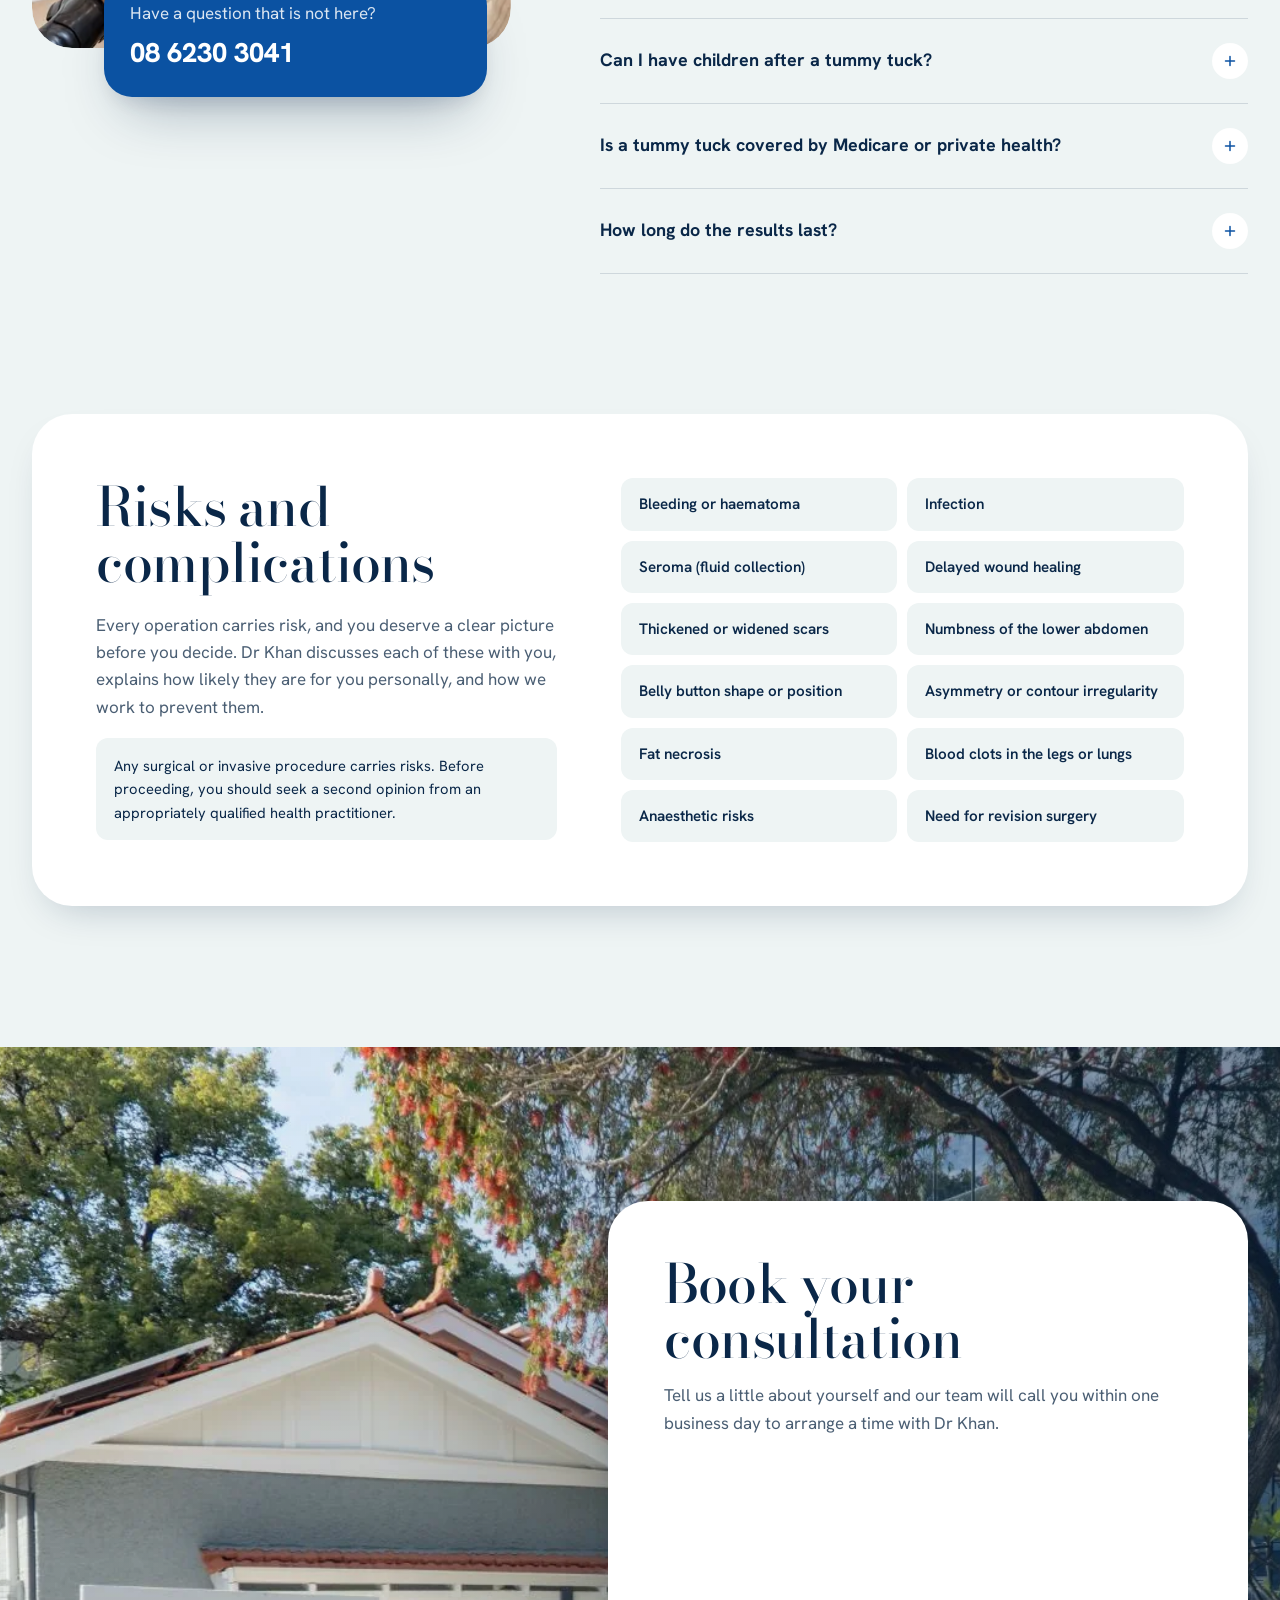
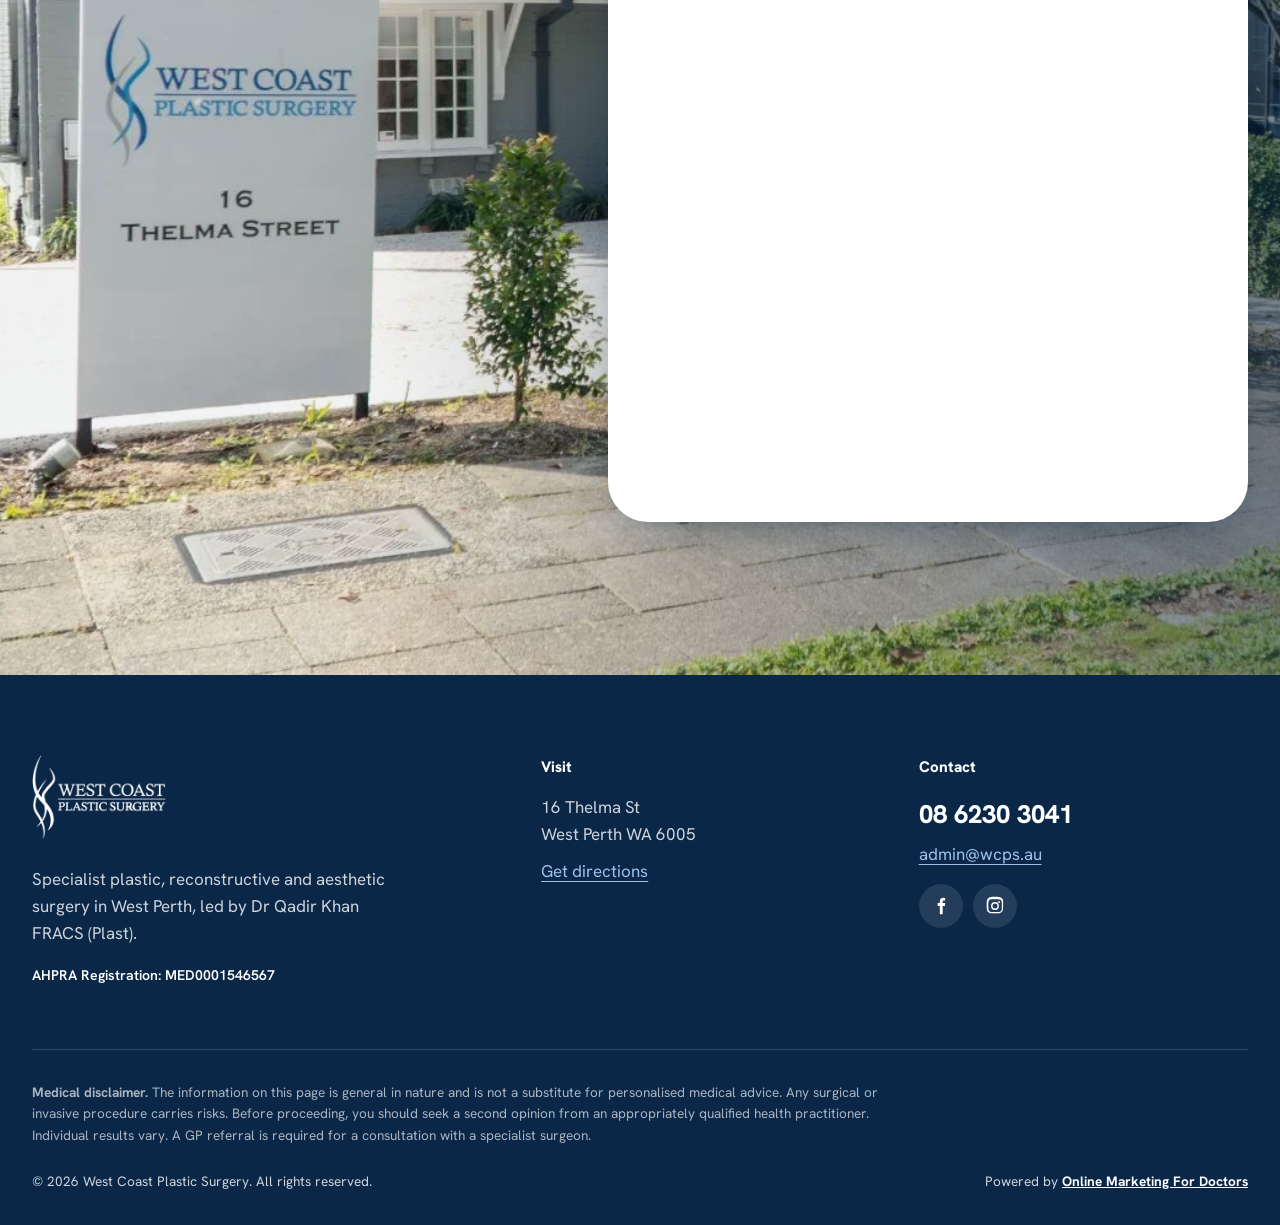
==== commit a93f1db3: "Before & After: remove clinic watermark from case photos Co-Authored-By: Claude Opus 5.5 <noreply@an" ====
--- a/tummy-tuck/index.html
+++ b/tummy-tuck/index.html
@@ -147,8 +147,8 @@
     <div class="ba-track" id="ba-track">
       <article class="ba-case">
         <div class="ba-compare" style="--pos:50%">
-          <div class="ba-layer ba-before"><img src="/tummy-tuck/assets/img/ba/fdl-front-before.webp" alt="Before fleur-de-lis tummy tuck, front view" width="400" height="240" loading="lazy"></div>
-          <div class="ba-layer ba-after"><img src="/tummy-tuck/assets/img/ba/fdl-front-after.webp" alt="6 months after fleur-de-lis tummy tuck, front view" width="400" height="240" loading="lazy"></div>
+          <div class="ba-layer ba-before"><img src="/tummy-tuck/assets/img/ba/fdl-front-before-v2.webp" alt="Before fleur-de-lis tummy tuck, front view" width="400" height="240" loading="lazy"></div>
+          <div class="ba-layer ba-after"><img src="/tummy-tuck/assets/img/ba/fdl-front-after-v2.webp" alt="6 months after fleur-de-lis tummy tuck, front view" width="400" height="240" loading="lazy"></div>
           <span class="ba-tag ba-tag-l">Before</span><span class="ba-tag ba-tag-r">After</span>
           <div class="ba-handle" aria-hidden="true"><span></span></div>
           <input class="ba-range" type="range" min="0" max="100" value="50" aria-label="Compare before and after, fleur-de-lis tummy tuck, front view">
@@ -157,8 +157,8 @@
       </article>
       <article class="ba-case">
         <div class="ba-compare" style="--pos:50%">
-          <div class="ba-layer ba-before"><img src="/tummy-tuck/assets/img/ba/fdl-side-left-before.webp" alt="Before fleur-de-lis tummy tuck, side view" width="400" height="240" loading="lazy"></div>
-          <div class="ba-layer ba-after"><img src="/tummy-tuck/assets/img/ba/fdl-side-left-after.webp" alt="6 months after fleur-de-lis tummy tuck, side view" width="400" height="240" loading="lazy"></div>
+          <div class="ba-layer ba-before"><img src="/tummy-tuck/assets/img/ba/fdl-side-left-before-v2.webp" alt="Before fleur-de-lis tummy tuck, side view" width="400" height="240" loading="lazy"></div>
+          <div class="ba-layer ba-after"><img src="/tummy-tuck/assets/img/ba/fdl-side-left-after-v2.webp" alt="6 months after fleur-de-lis tummy tuck, side view" width="400" height="240" loading="lazy"></div>
           <span class="ba-tag ba-tag-l">Before</span><span class="ba-tag ba-tag-r">After</span>
           <div class="ba-handle" aria-hidden="true"><span></span></div>
           <input class="ba-range" type="range" min="0" max="100" value="50" aria-label="Compare before and after, fleur-de-lis tummy tuck, side view">
@@ -167,8 +167,8 @@
       </article>
       <article class="ba-case">
         <div class="ba-compare" style="--pos:50%">
-          <div class="ba-layer ba-before"><img src="/tummy-tuck/assets/img/ba/fdl-side-right-before.webp" alt="Before fleur-de-lis tummy tuck, side view, other side" width="400" height="240" loading="lazy"></div>
-          <div class="ba-layer ba-after"><img src="/tummy-tuck/assets/img/ba/fdl-side-right-after.webp" alt="6 months after fleur-de-lis tummy tuck, side view, other side" width="400" height="240" loading="lazy"></div>
+          <div class="ba-layer ba-before"><img src="/tummy-tuck/assets/img/ba/fdl-side-right-before-v2.webp" alt="Before fleur-de-lis tummy tuck, side view, other side" width="400" height="240" loading="lazy"></div>
+          <div class="ba-layer ba-after"><img src="/tummy-tuck/assets/img/ba/fdl-side-right-after-v2.webp" alt="6 months after fleur-de-lis tummy tuck, side view, other side" width="400" height="240" loading="lazy"></div>
           <span class="ba-tag ba-tag-l">Before</span><span class="ba-tag ba-tag-r">After</span>
           <div class="ba-handle" aria-hidden="true"><span></span></div>
           <input class="ba-range" type="range" min="0" max="100" value="50" aria-label="Compare before and after, fleur-de-lis tummy tuck, side view, other side">
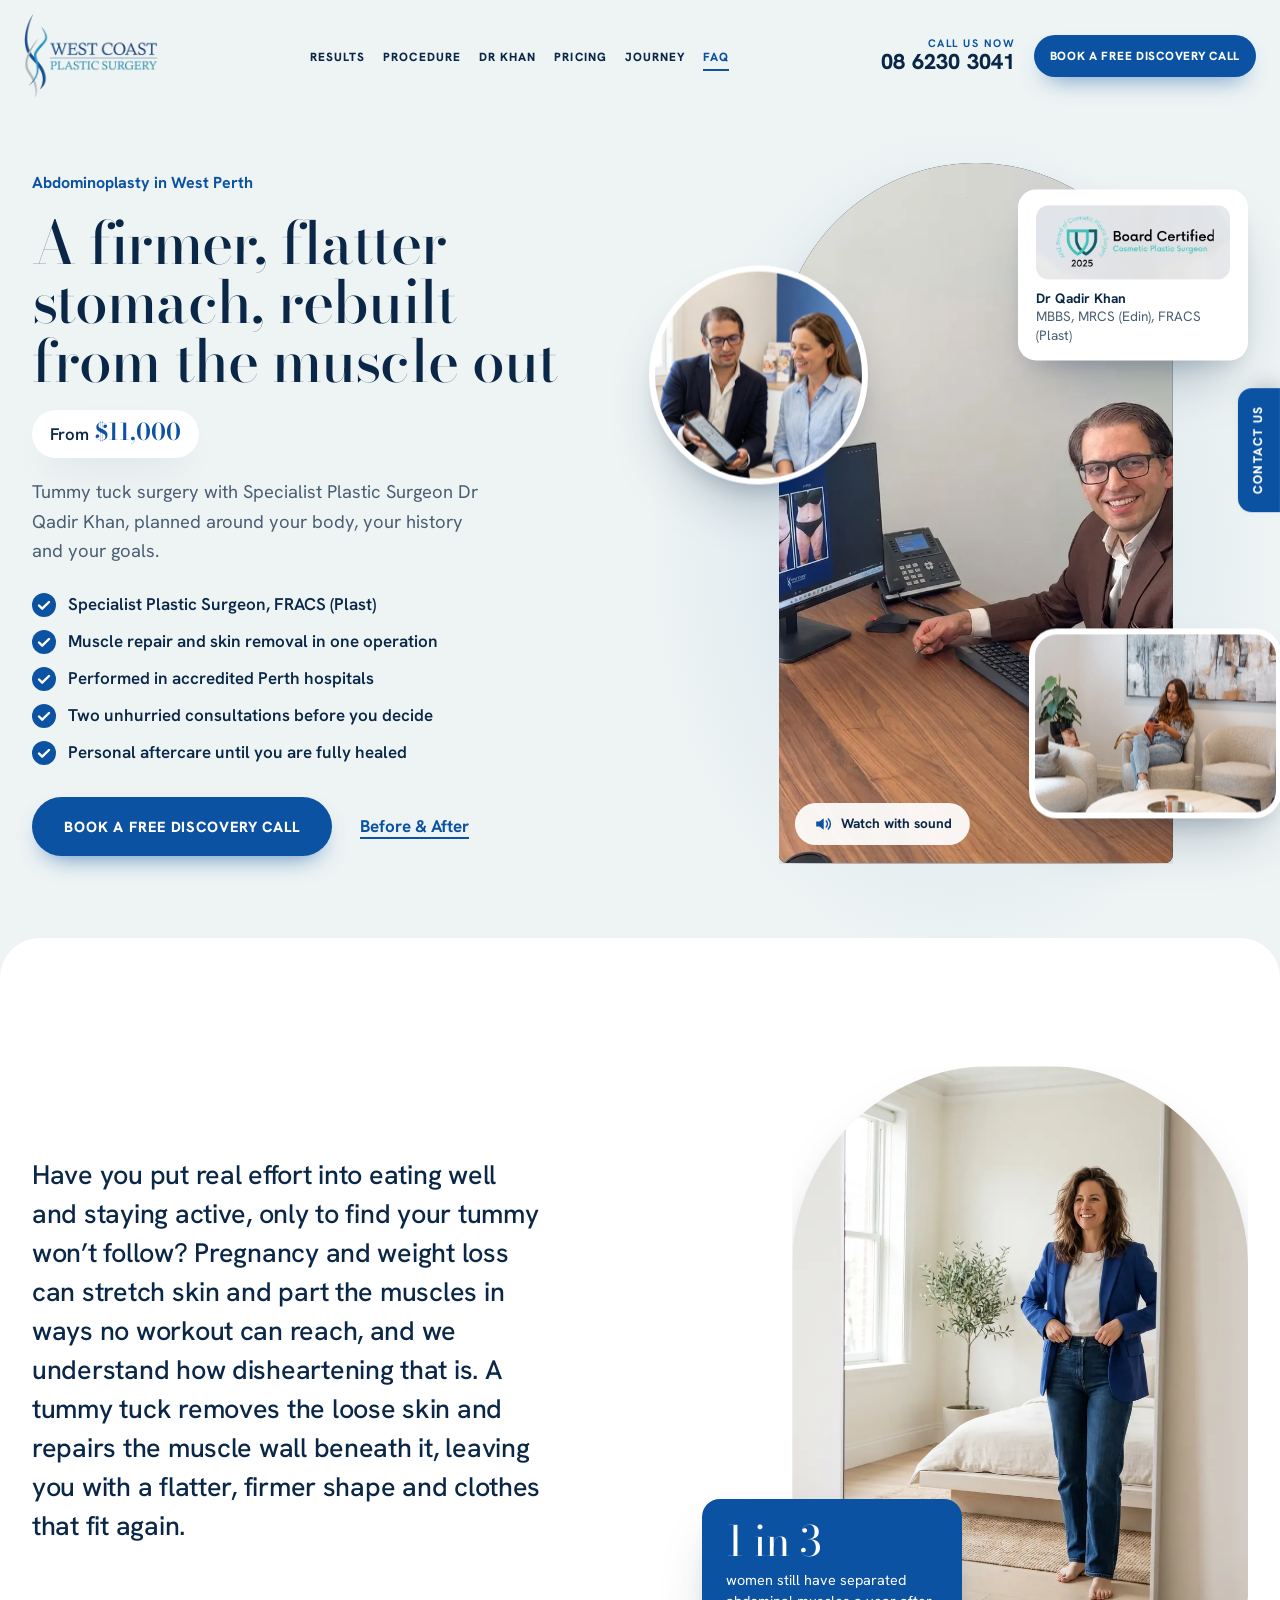
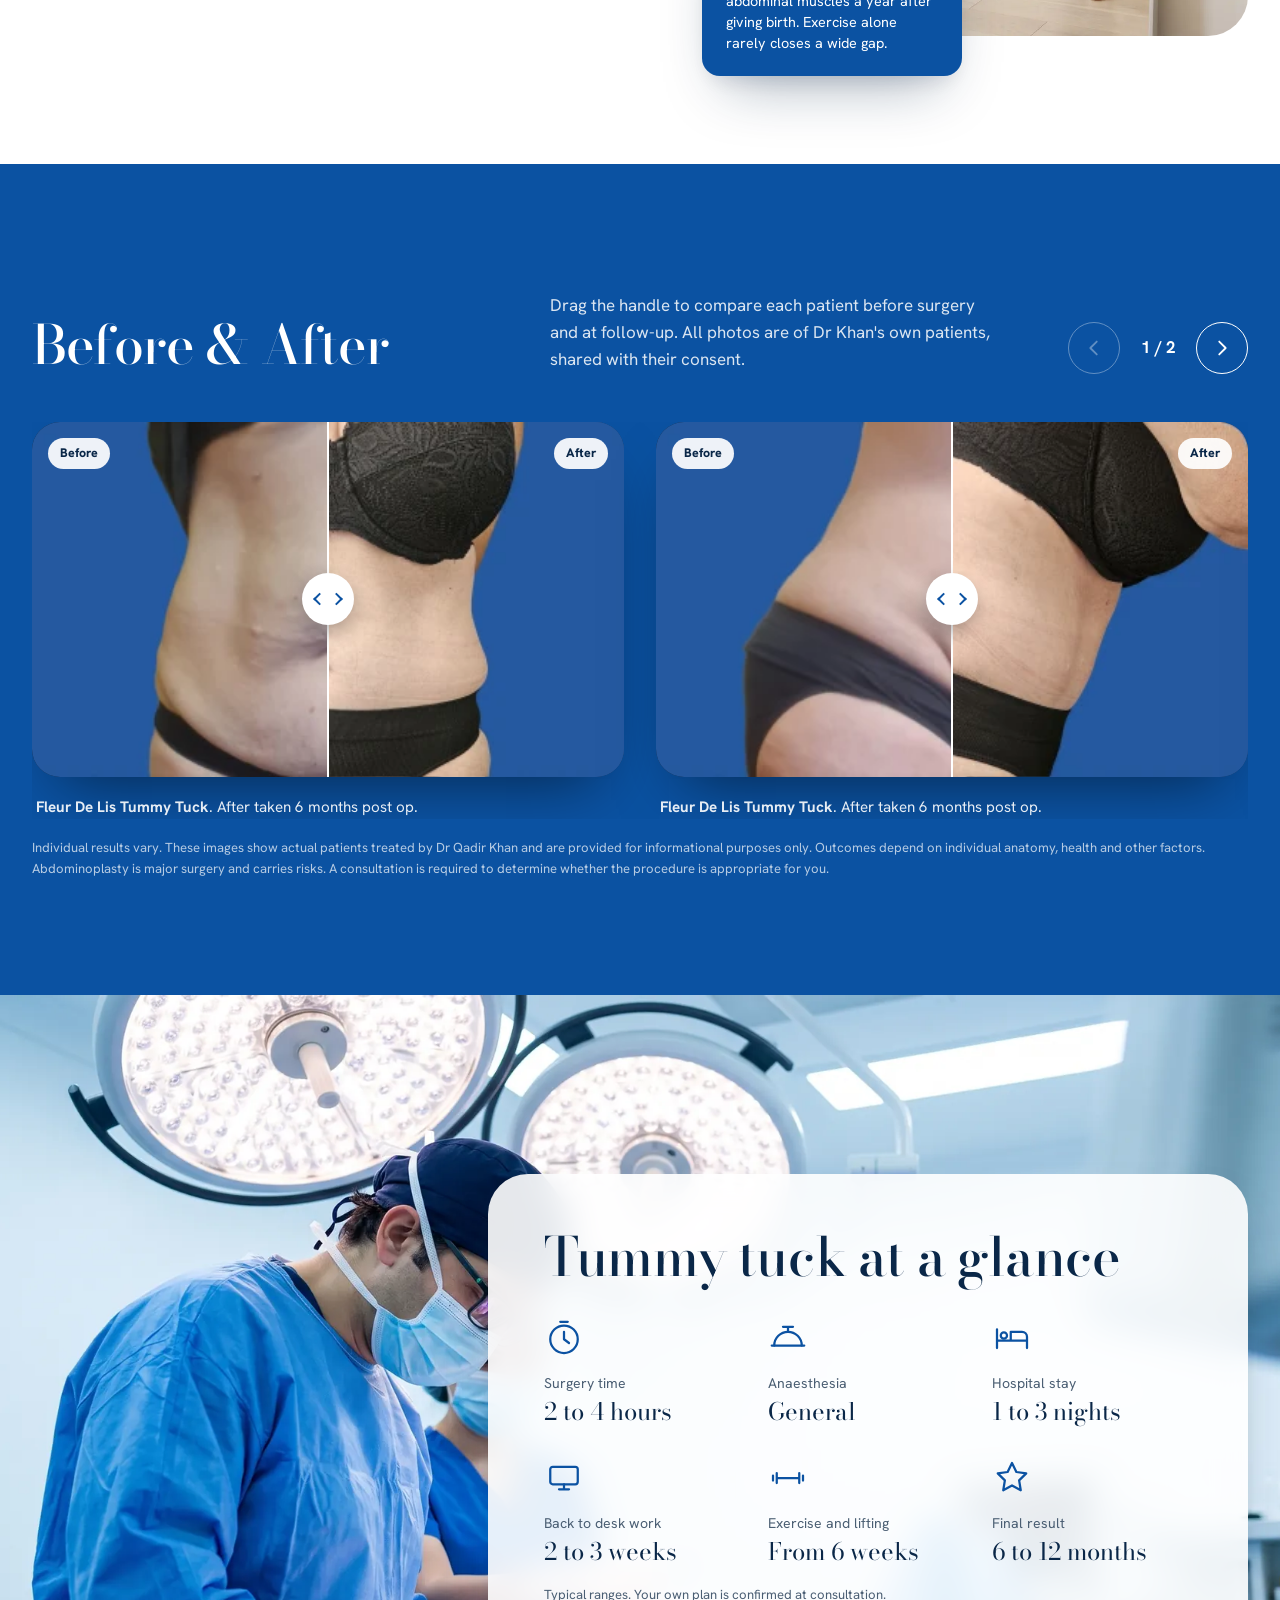
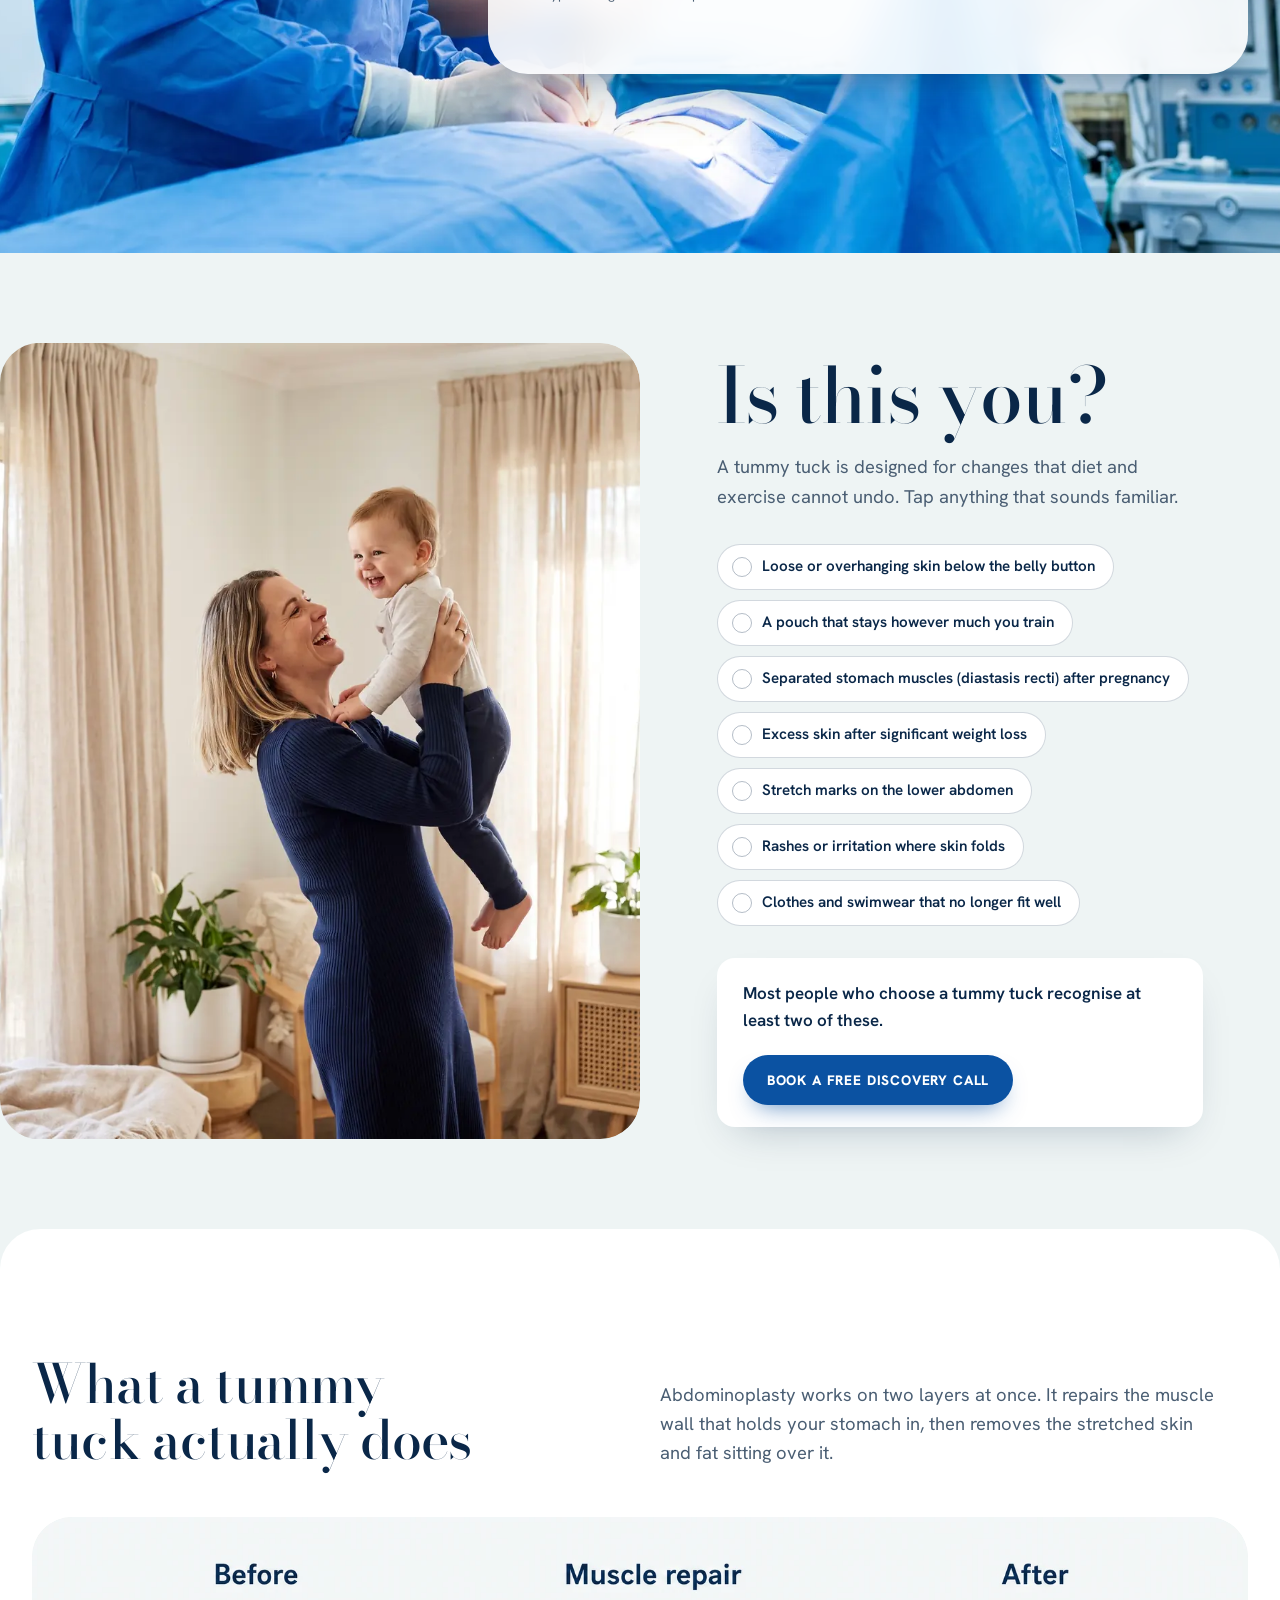
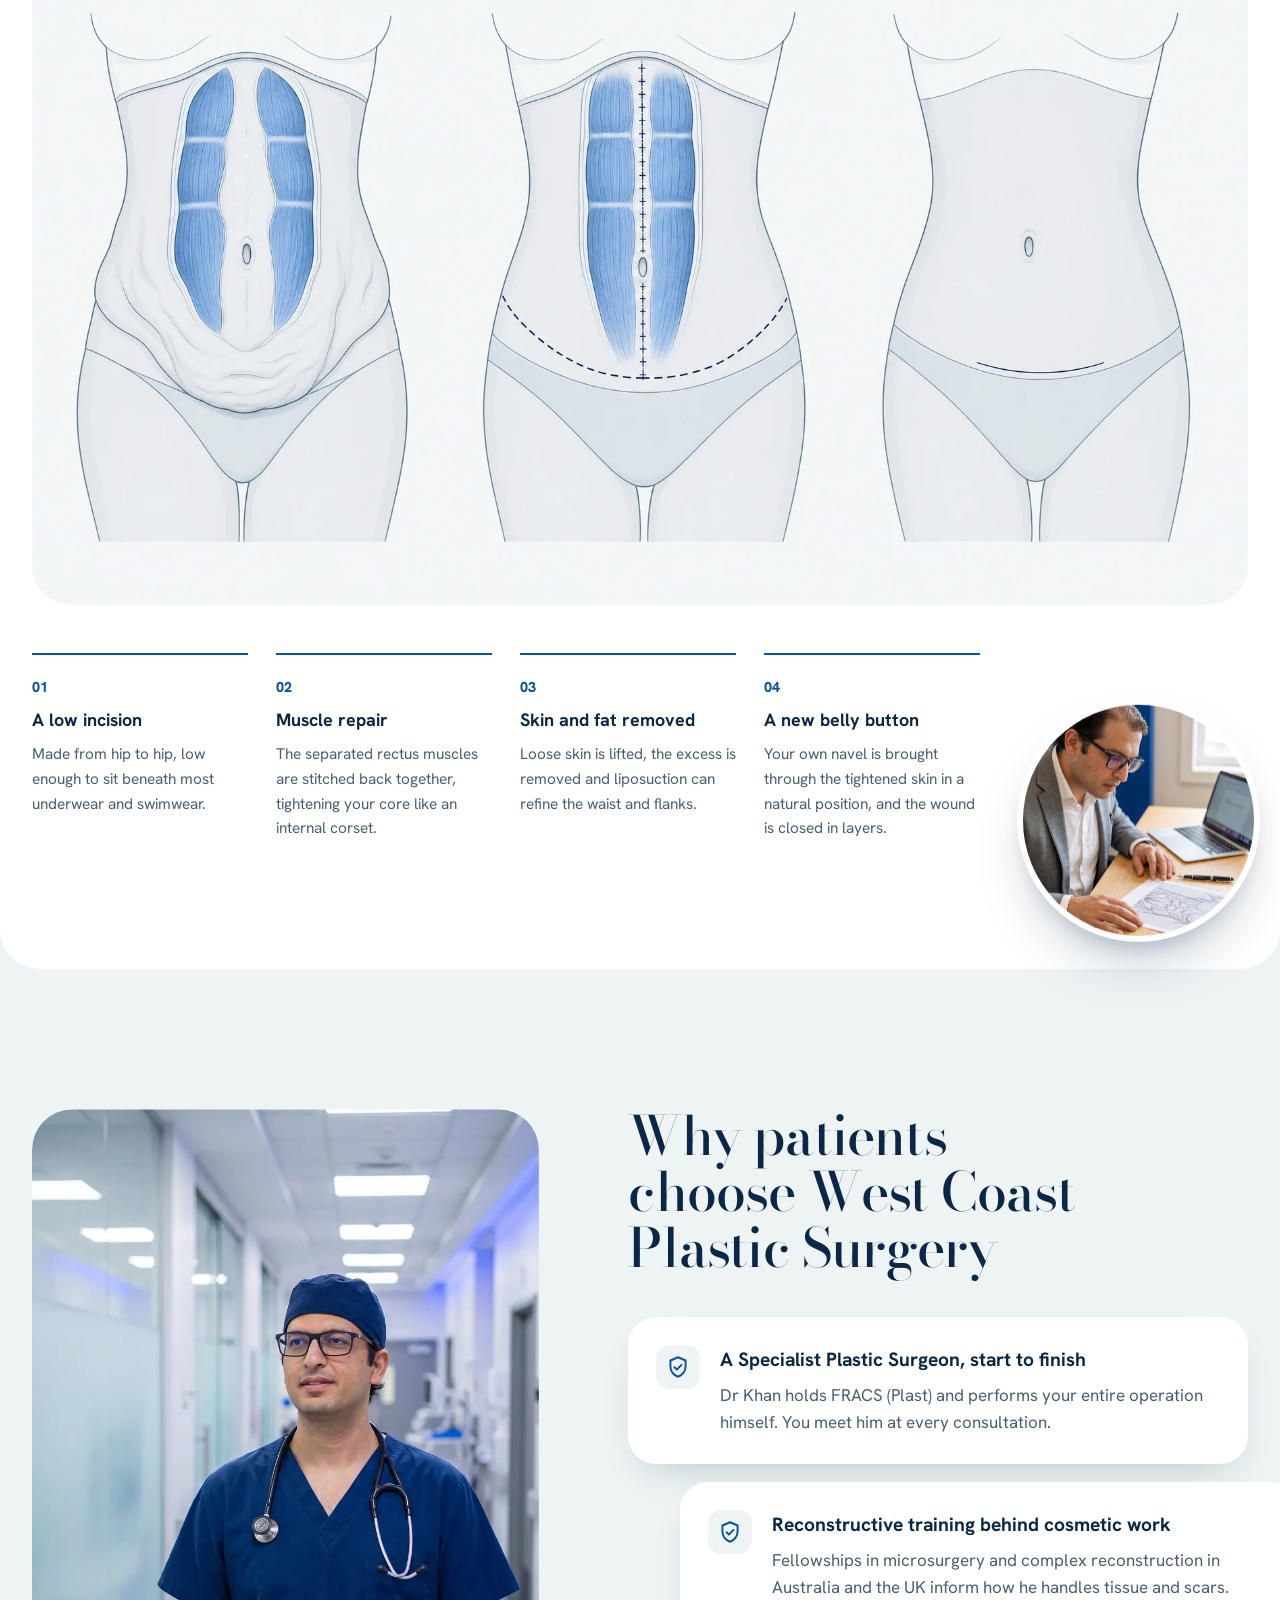
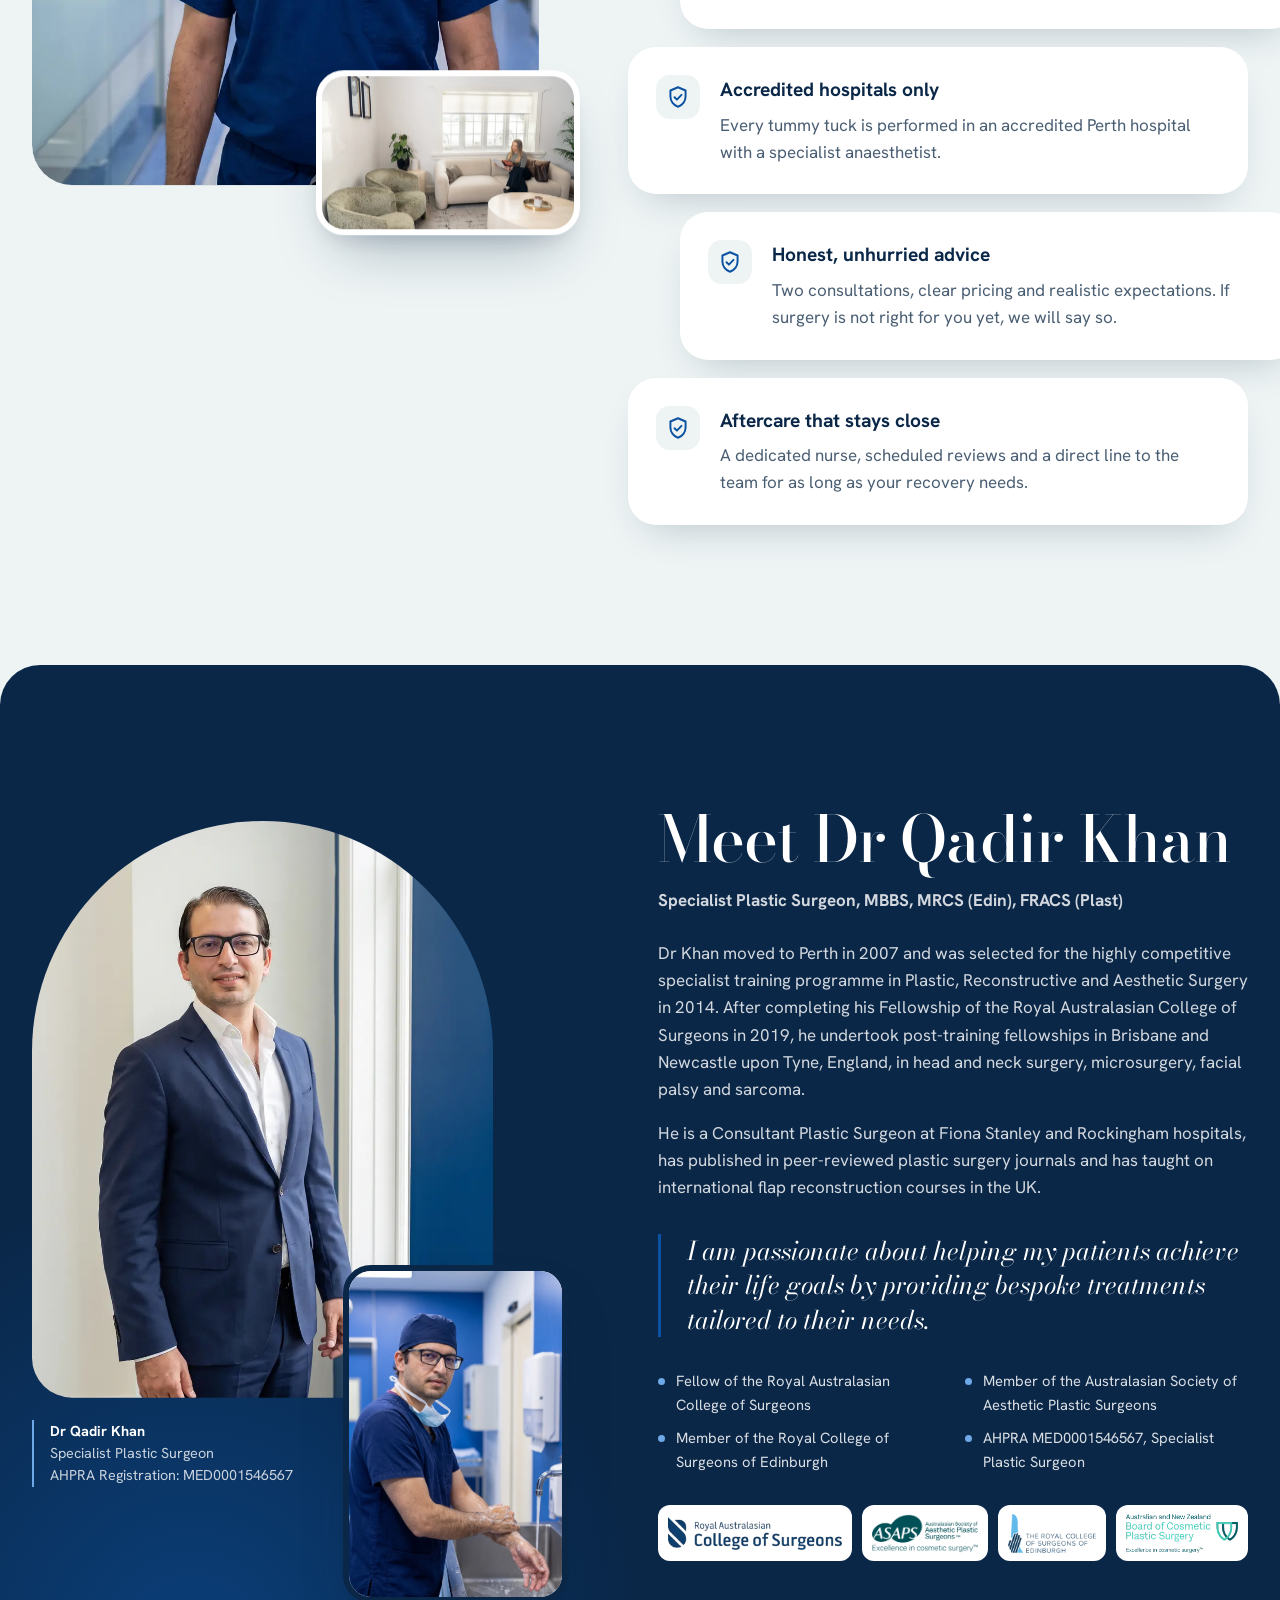
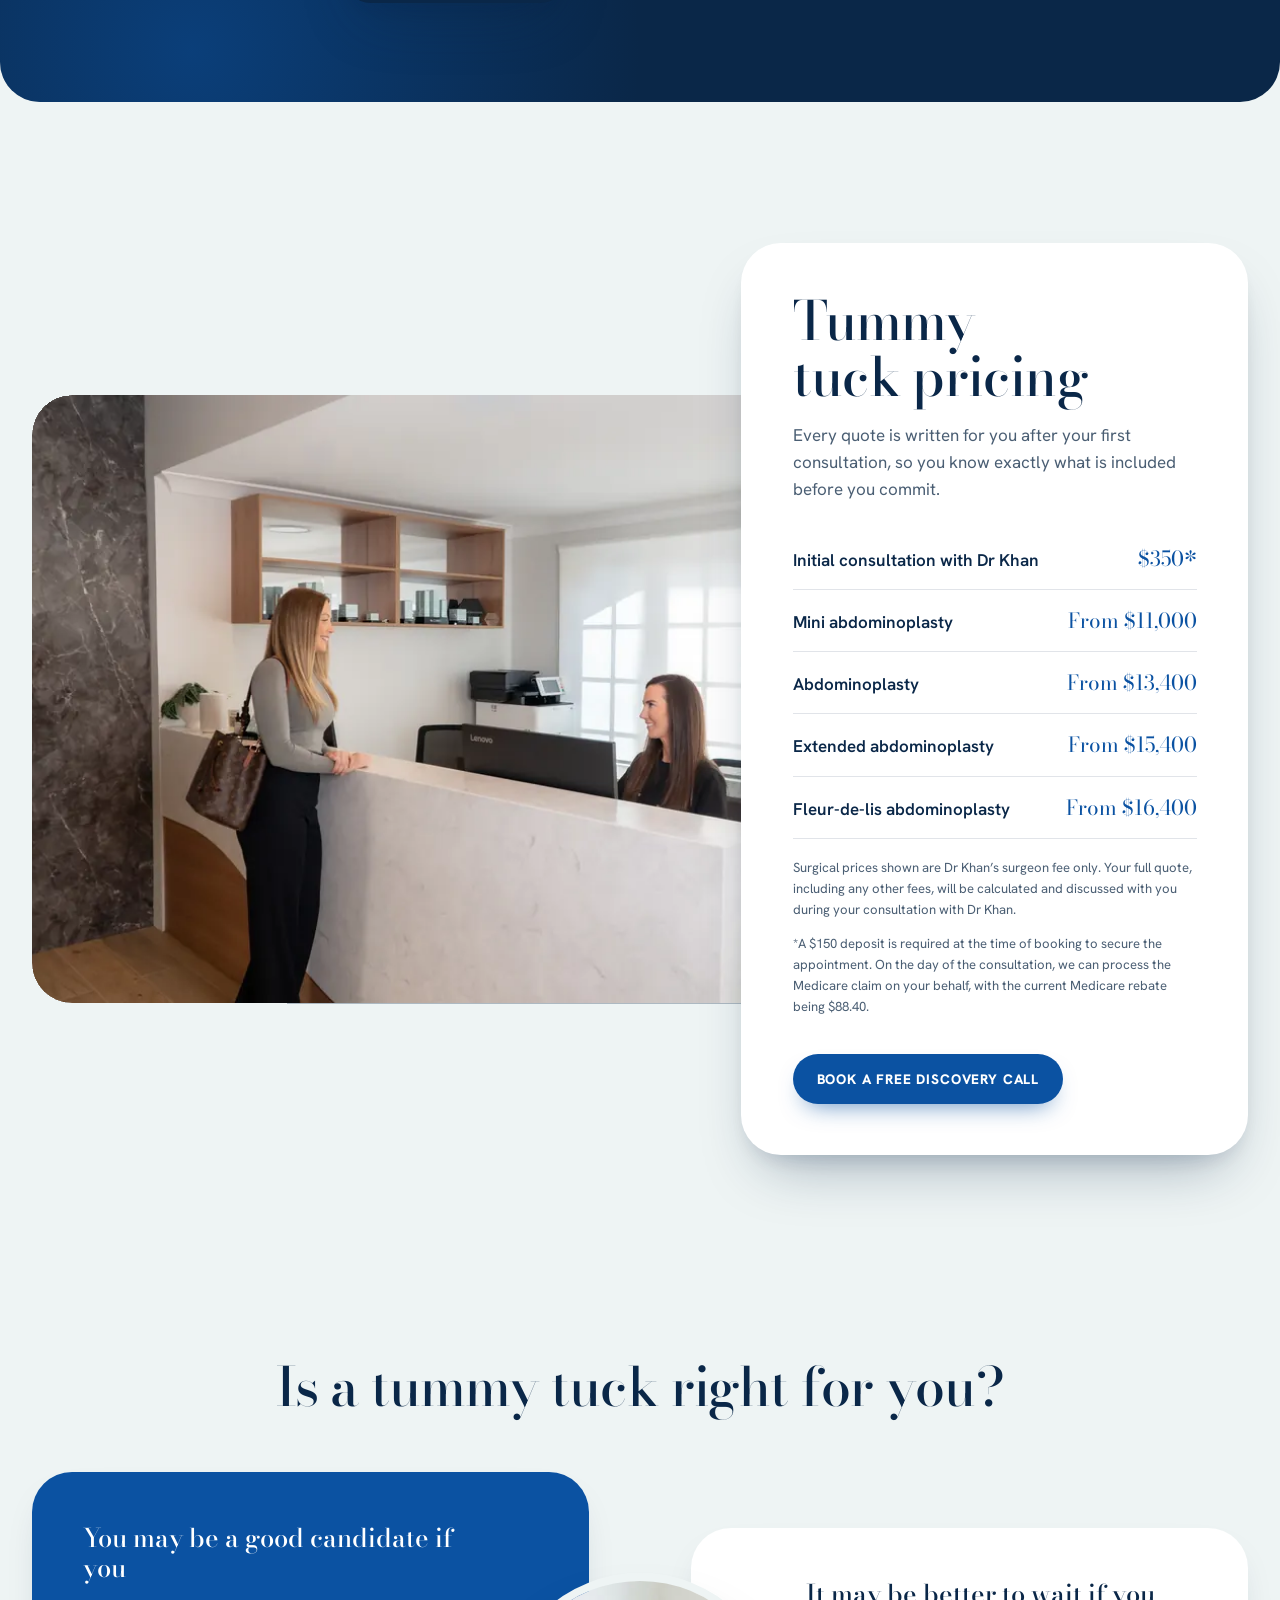
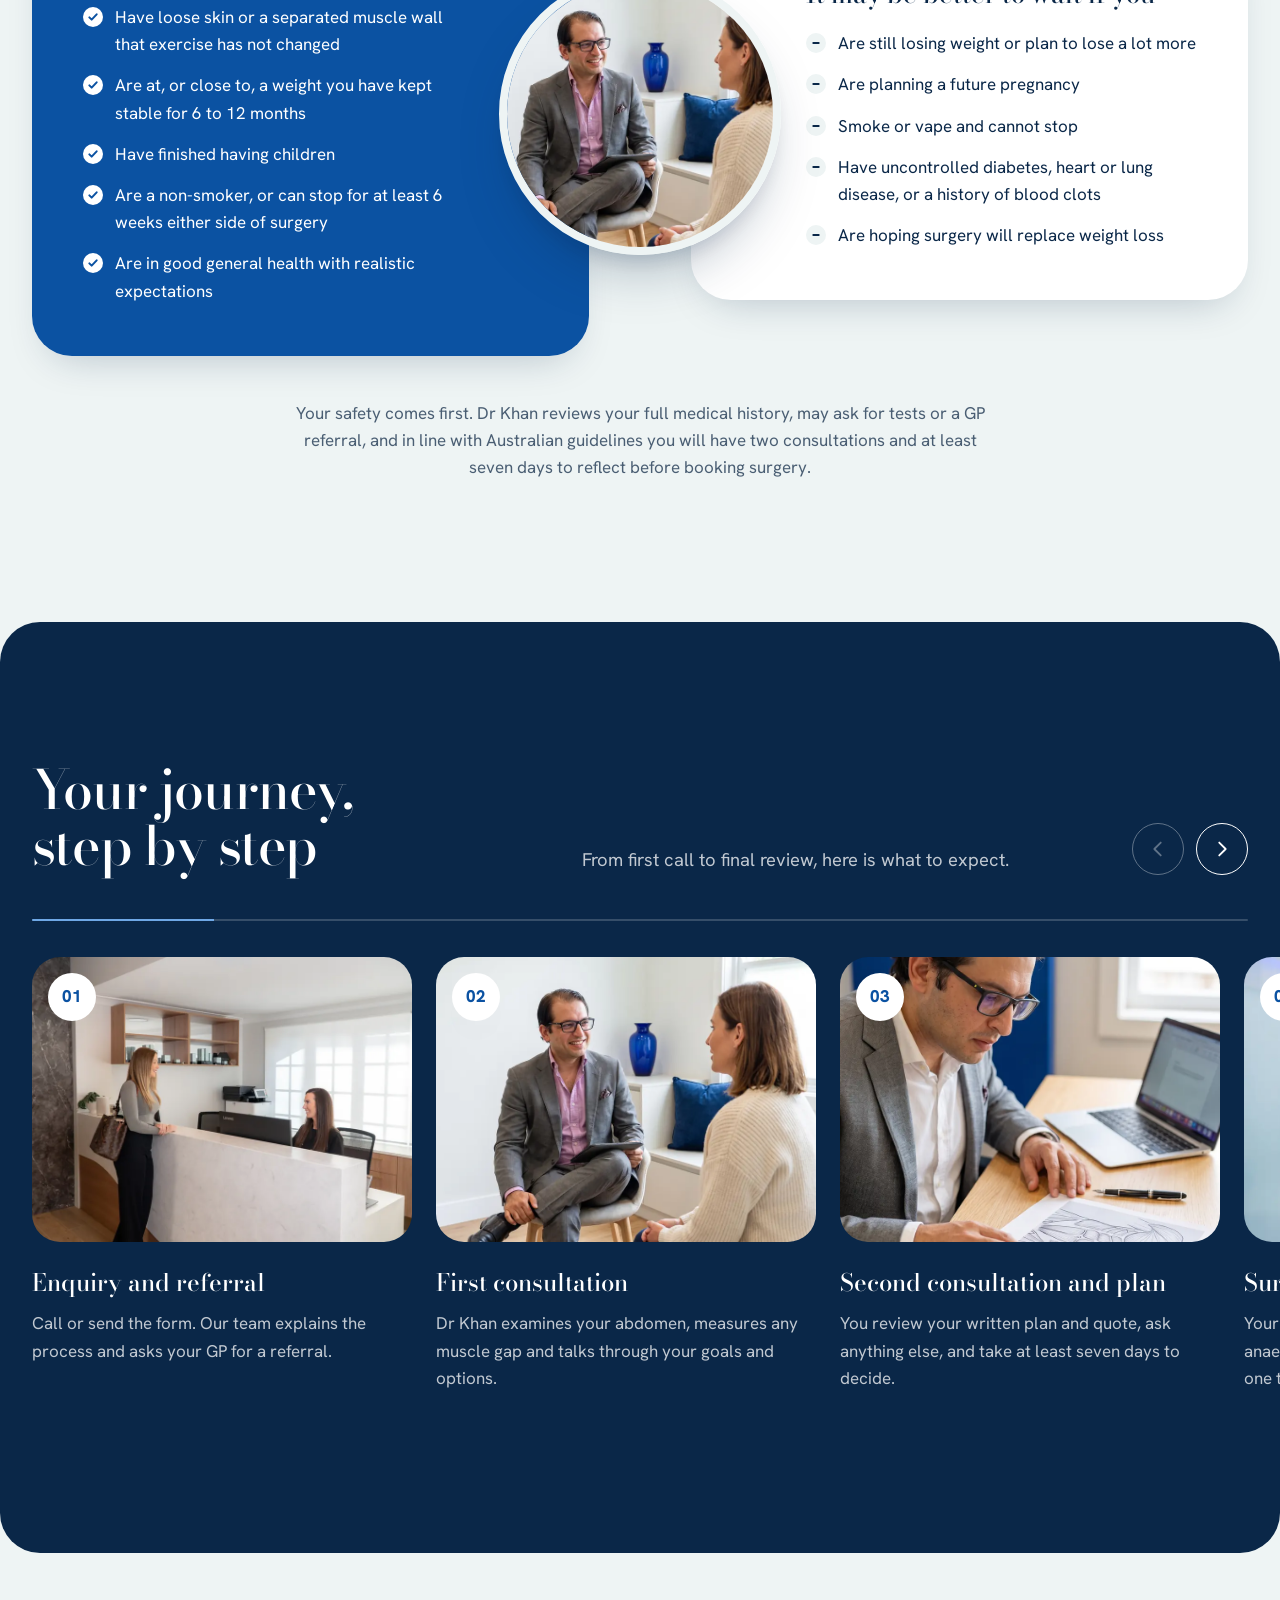
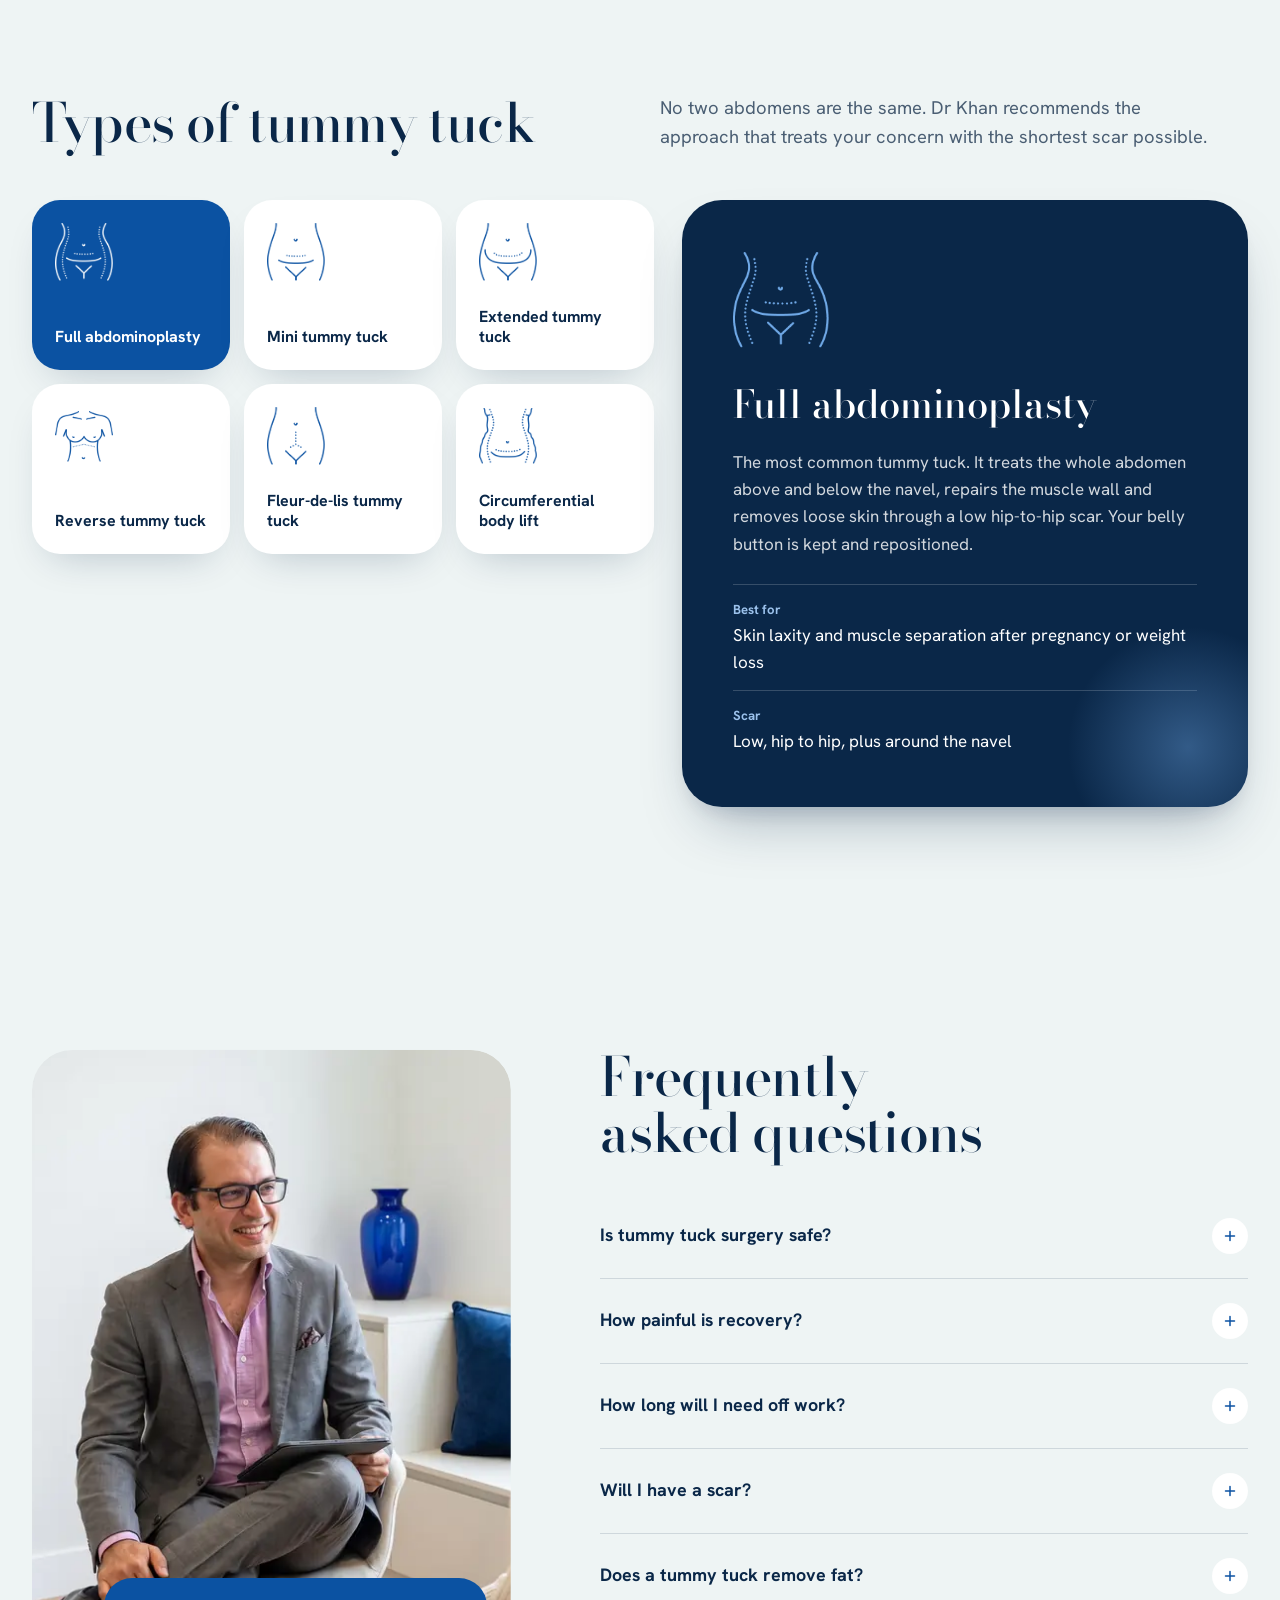
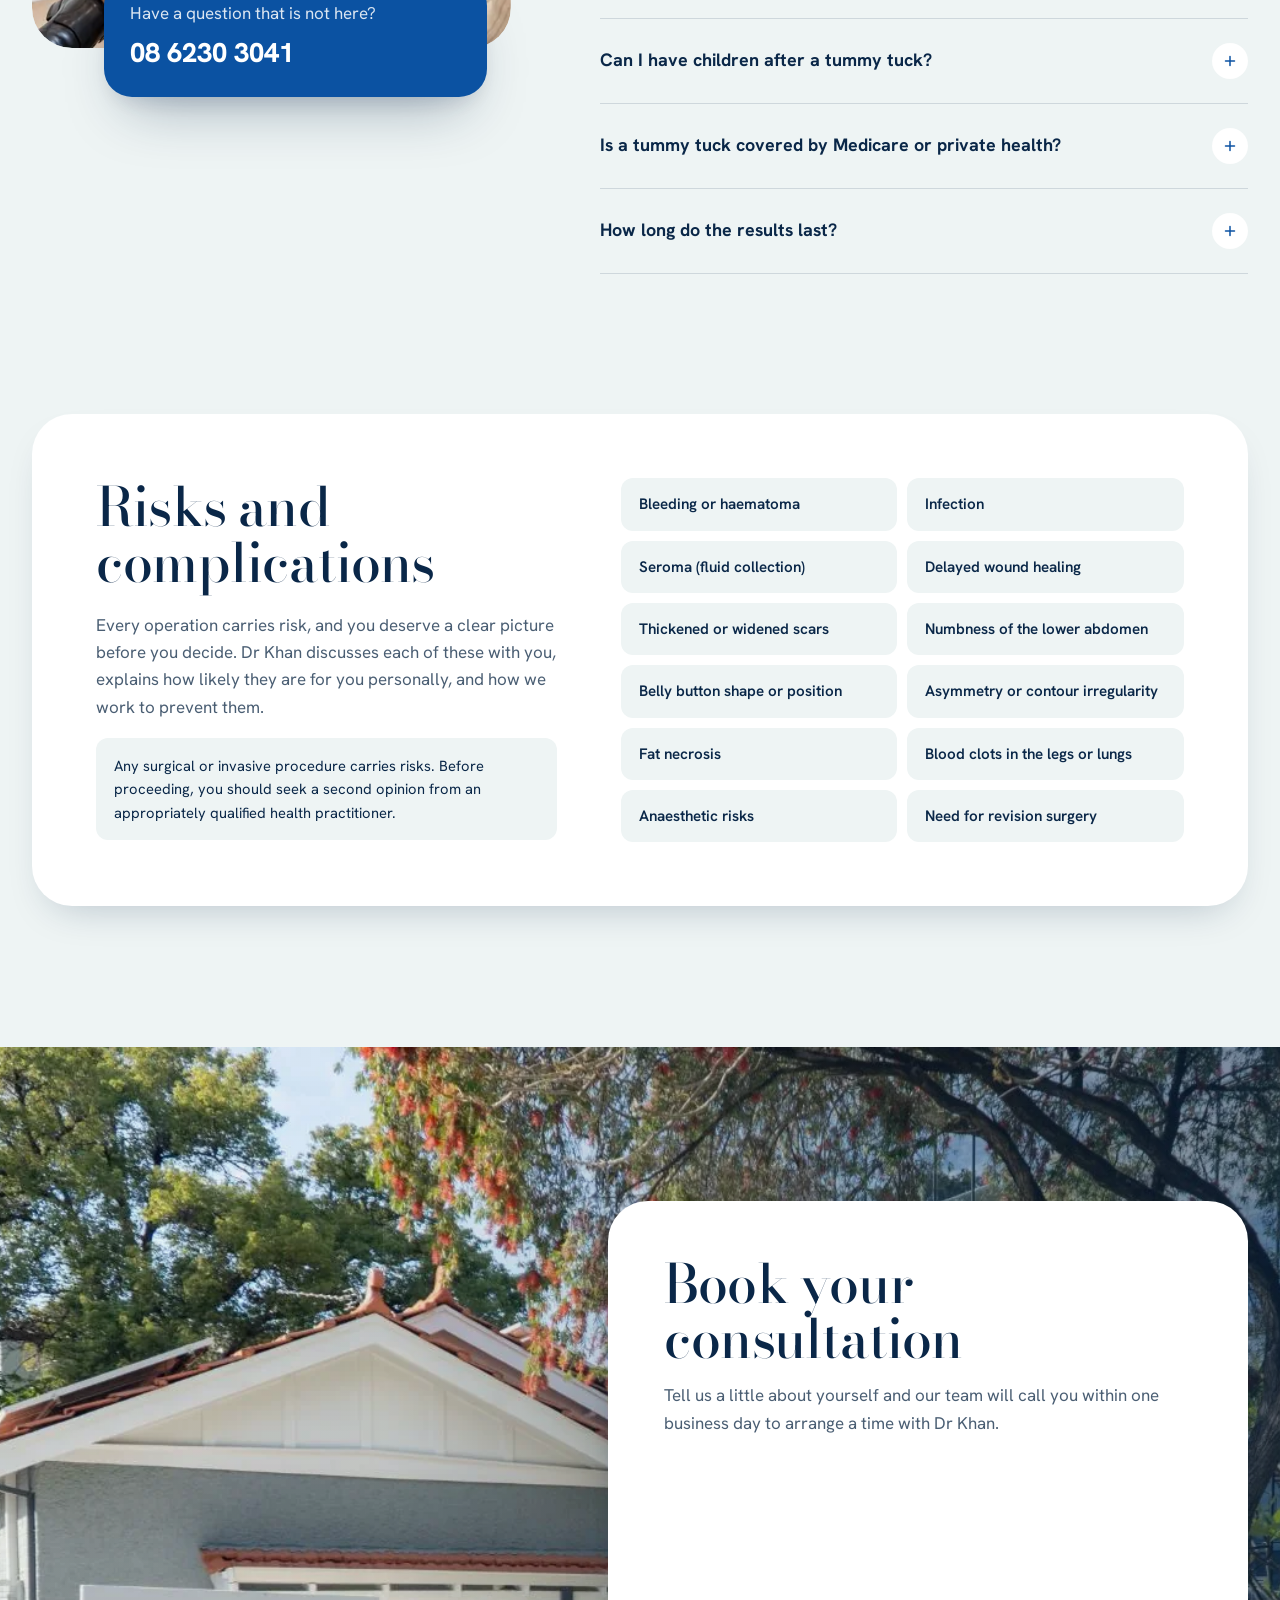
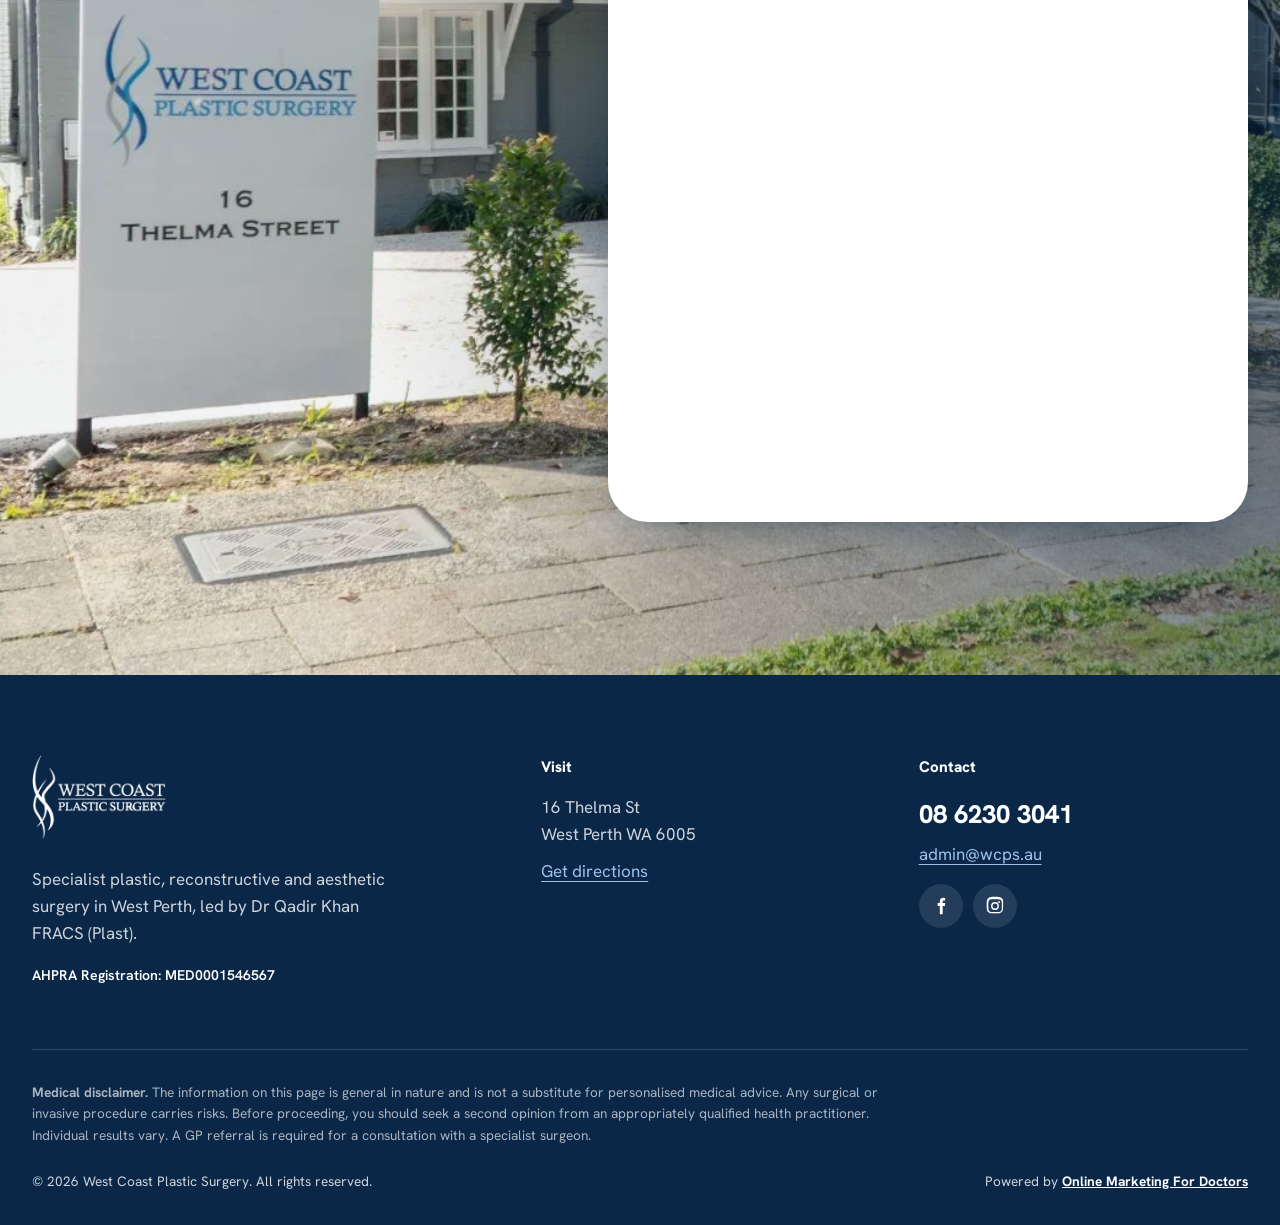
==== commit e118232d: "Tummy tuck: Calendly discovery call popup and fixed Contact Us tab - Header (desktop and mobile), mo" ====
--- a/tummy-tuck/index.html
+++ b/tummy-tuck/index.html
@@ -19,6 +19,33 @@
 <link href="https://fonts.googleapis.com/css2?family=Bodoni+Moda:ital,opsz,wght@0,6..96,400..700;1,6..96,400..600&family=Hanken+Grotesk:wght@400;500;600;700;800&display=swap" rel="stylesheet">
 <link rel="preload" as="image" href="/tummy-tuck/assets/video/hero-poster.webp">
 <link rel="stylesheet" href="/tummy-tuck/assets/styles.css?v=19">
+<link href="https://assets.calendly.com/assets/external/widget.css" rel="stylesheet">
+<style>
+  /* Fixed Contact Us tab: scrolls to the enquiry form. Sits under the header,
+     back-to-top button and the Calendly popup (z-index 9999+). */
+  .contact-tab {
+    position: fixed; right: 0; top: 50%; z-index: 80;
+    transform: translateY(-50%) rotate(180deg); writing-mode: vertical-rl;
+    padding: 18px 11px; border-radius: 0 14px 14px 0;
+    background: var(--blue); color: #fff; text-decoration: none;
+    font-weight: 800; font-size: .78rem; letter-spacing: .1em; text-transform: uppercase;
+    box-shadow: -8px 10px 24px -12px rgba(10, 39, 72, .6);
+    transition: background-color .2s, padding .2s;
+  }
+  .contact-tab:hover { background: var(--blue-deep); padding-right: 15px; }
+  .contact-tab:focus-visible { outline-color: #fff; outline-offset: -5px; }
+  @media (max-width: 720px) { .contact-tab { padding: 14px 9px; font-size: .7rem; } }
+  /* Longer "Book a Free Discovery Call" label: keep the desktop header on one row */
+  @media (min-width: 1025px) and (max-width: 1320px) {
+    .header-inner { gap: 18px; }
+    .main-nav ul { gap: 18px; }
+    .main-nav ul a { font-size: .74rem; }
+    .header-cta { padding: 12px 16px; font-size: .74rem; }
+  }
+  @media (max-width: 400px) {
+    .header-mobile-cta { padding: 11px 13px; font-size: .68rem; letter-spacing: .04em; }
+  }
+</style>
 </head>
 <body>
 <!-- Google Tag Manager (noscript) -->
@@ -34,7 +61,7 @@
     <a class="brand" href="#top" aria-label="West Coast Plastic Surgery home">
       <img src="/tummy-tuck/assets/logos/wcps-logo-transparent.webp" alt="West Coast Plastic Surgery" width="1200" height="750">
     </a>
-    <a class="btn btn-solid header-mobile-cta" href="#book">Book a consultation</a>
+    <a class="btn btn-solid header-mobile-cta js-discovery-call" href="https://calendly.com/admin-wcps/discovery-call">Book a Free Discovery Call</a>
 
     <nav class="main-nav" id="main-nav" aria-label="Page sections">
       <ul>
@@ -45,7 +72,7 @@
         <li><a href="#journey">Journey</a></li>
         <li><a href="#faq">FAQ</a></li>
       </ul>
-      <a class="btn btn-solid nav-mobile-cta" href="#book">Book a consultation</a>
+      <a class="btn btn-solid nav-mobile-cta js-discovery-call" href="https://calendly.com/admin-wcps/discovery-call">Book a Free Discovery Call</a>
       <a class="nav-mobile-phone" href="tel:0862303041">Call 08 6230 3041</a>
     </nav>
 
@@ -53,7 +80,7 @@
       <span class="header-phone-label">CALL US NOW</span>
       <span class="header-phone-number">08 6230 3041</span>
     </a>
-    <a class="btn btn-solid header-cta" href="#book">Book a consultation</a>
+    <a class="btn btn-solid header-cta js-discovery-call" href="https://calendly.com/admin-wcps/discovery-call">Book a Free Discovery Call</a>
 
     <div class="header-mobile-actions">
       <a class="icon-btn" href="tel:0862303041" aria-label="Call 08 6230 3041">
@@ -84,7 +111,7 @@
         <li>Personal aftercare until you are fully healed</li>
       </ul>
       <div class="hero-actions">
-        <a class="btn btn-solid btn-lg" href="#book">Book a consultation</a>
+        <a class="btn btn-solid btn-lg js-discovery-call" href="https://calendly.com/admin-wcps/discovery-call">Book a Free Discovery Call</a>
         <a class="text-link" href="#results">Before &amp; After</a>
       </div>
     </div>
@@ -239,7 +266,7 @@
       </ul>
       <div class="concern-result" aria-live="polite">
         <p id="concern-msg">Most people who choose a tummy tuck recognise at least two of these.</p>
-        <a class="btn btn-solid" href="#book">Talk to Dr Khan</a>
+        <a class="btn btn-solid js-discovery-call" href="https://calendly.com/admin-wcps/discovery-call">Book a Free Discovery Call</a>
       </div>
     </div>
   </div>
@@ -372,7 +399,7 @@
       </dl>
       <p class="fine-print">Surgical prices shown are Dr Khan’s surgeon fee only. Your full quote, including any other fees, will be calculated and discussed with you during your consultation with Dr Khan.</p>
       <p class="fine-print">*A $150 deposit is required at the time of booking to secure the appointment. On the day of the consultation, we can process the Medicare claim on your behalf, with the current Medicare rebate being $88.40.</p>
-      <a class="btn btn-solid" href="#book">Request your quote</a>
+      <a class="btn btn-solid js-discovery-call" href="https://calendly.com/admin-wcps/discovery-call">Book a Free Discovery Call</a>
     </div>
   </div>
 </section>
@@ -688,10 +715,37 @@
   </div>
 </footer>
 
+<a class="contact-tab" href="#book">Contact Us</a>
+
 <a class="to-top" href="#top" aria-label="Back to top">
   <svg viewBox="0 0 24 24" aria-hidden="true"><path d="M5 15l7-7 7 7"/></svg>
 </a>
 
 <script src="/tummy-tuck/assets/main.js?v=17" defer></script>
+
+<!-- Calendly: discovery call popup (this page only) -->
+<script src="https://assets.calendly.com/assets/external/widget.js" type="text/javascript" async></script>
+<script>
+if (!window.wcpsDiscoveryListener) {
+  window.wcpsDiscoveryListener = true;
+  window.addEventListener("message", function (e) {
+    if (e.origin !== "https://calendly.com") return;
+    if (e.data && e.data.event === "calendly.event_scheduled") {
+      window.dataLayer = window.dataLayer || [];
+      window.dataLayer.push({ event: "discovery_call_booked" });
+    }
+  });
+}
+</script>
+<script>
+  /* Discovery call buttons open the Calendly popup. Without the widget they fall back to the Calendly page. */
+  document.querySelectorAll('.js-discovery-call').forEach(function (btn) {
+    btn.addEventListener('click', function (e) {
+      if (!window.Calendly) return;
+      e.preventDefault();
+      window.Calendly.initPopupWidget({ url: 'https://calendly.com/admin-wcps/discovery-call' });
+    });
+  });
+</script>
 </body>
 </html>
